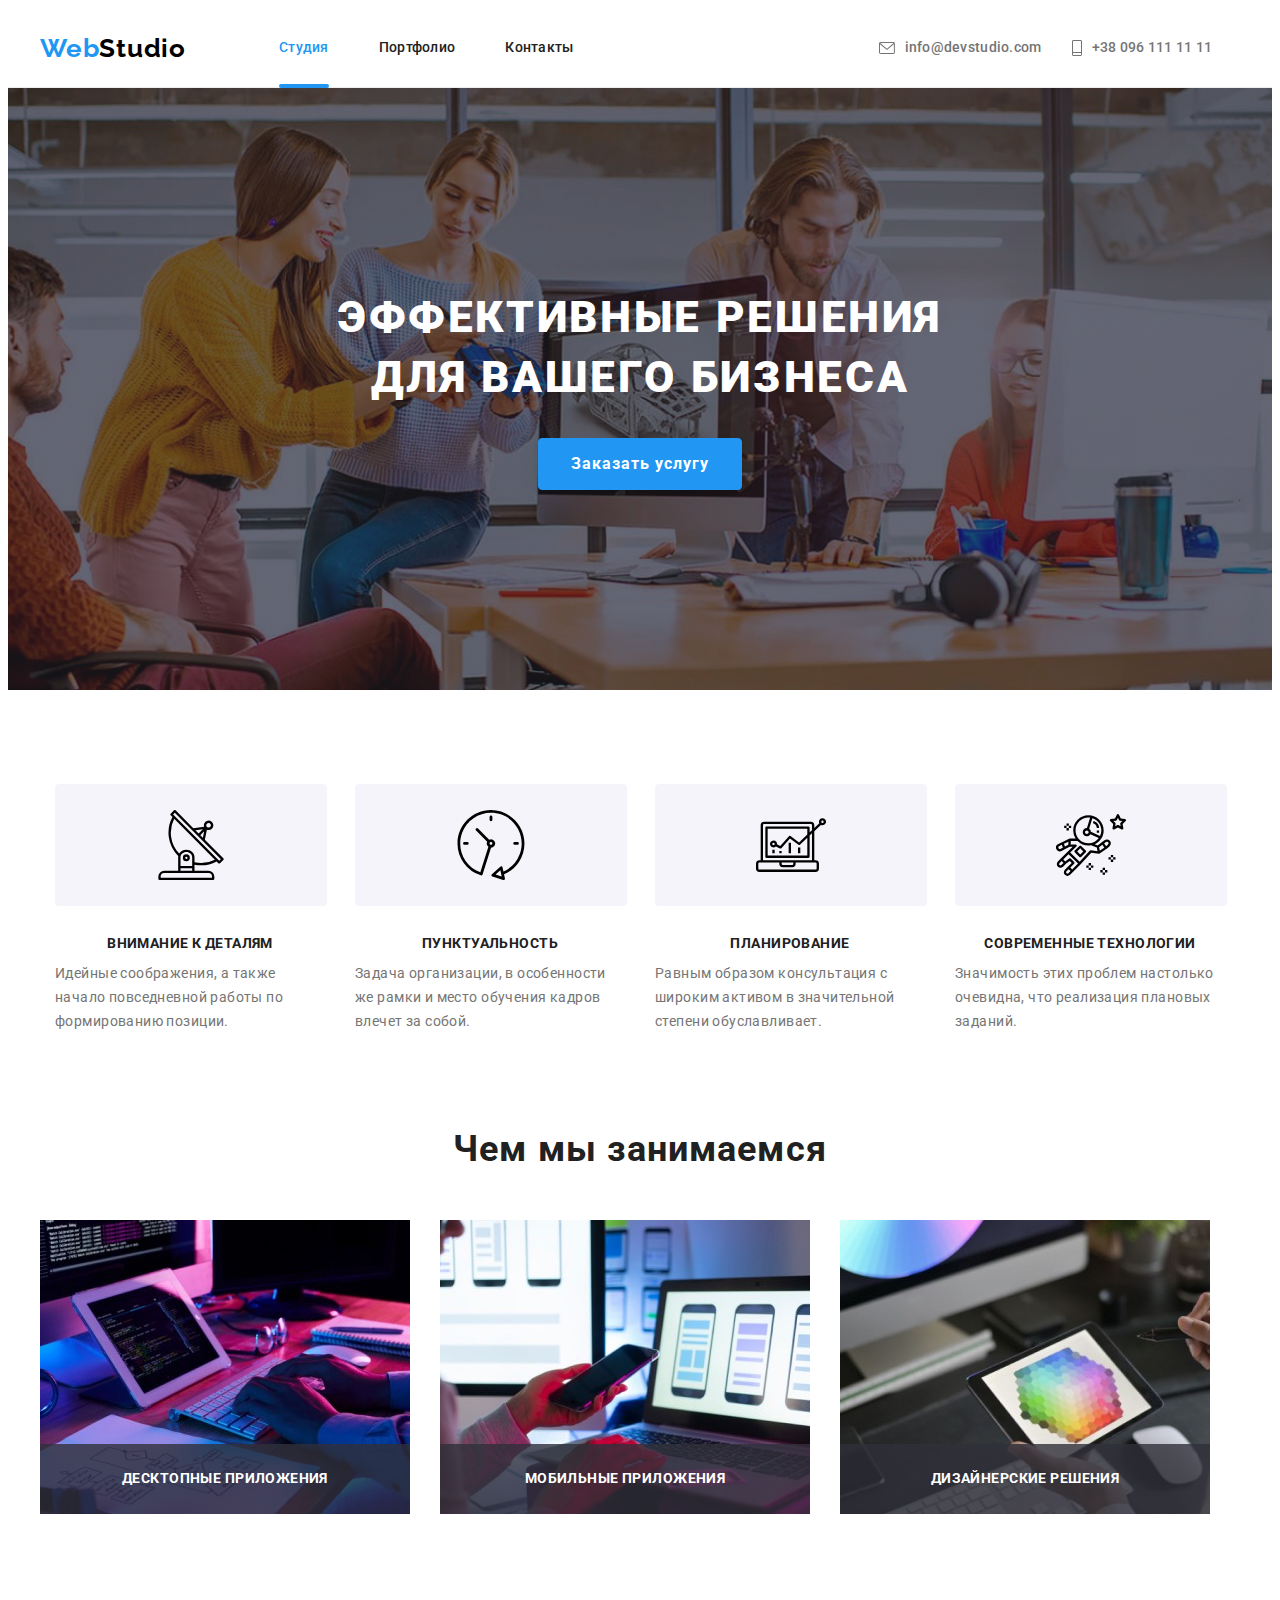
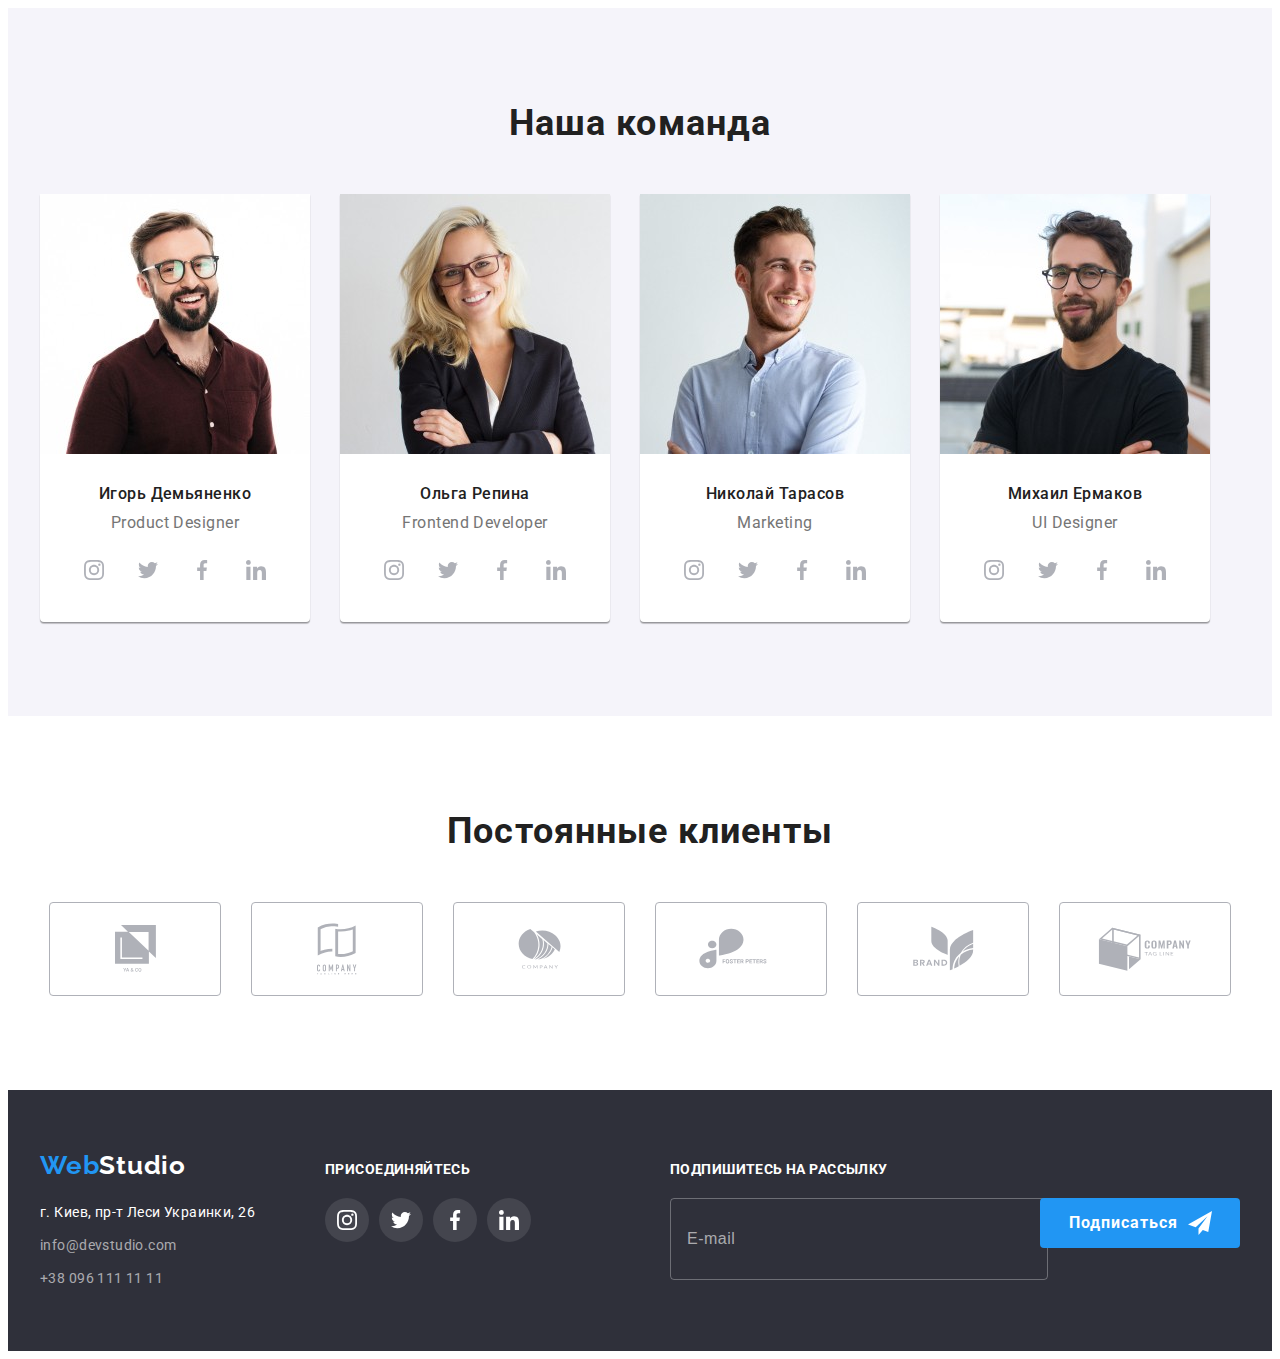
==== index.html @ 9cfd7d8f "Initial commit" ====
<!DOCTYPE html>
<html lang="ru">
	<head>
		<meta charset="UTF-8" />
		<meta http-equiv="X-UA-Compatible" content="IE=edge" />
		<meta name="viewport" content="width=device-width, initial-scale=1.0" />
		<title>Студия</title>

		<!--========== Fonts ========== -->
		<link rel="preconnect" href="https://fonts.googleapis.com" />
		<link rel="preconnect" href="https://fonts.gstatic.com" crossorigin />
		<link
			href="https://fonts.googleapis.com/css2?family=Raleway:wght@700&family=Roboto:wght@400;500;700;900&display=swap"
			rel="stylesheet"
		/>

		<!--========== Normalize styles ========== -->
		<link
			rel="stylesheet"
			href="https://cdnjs.cloudflare.com/ajax/libs/modern-normalize/1.1.0/modern-normalize.min.css"
			integrity="sha512-wpPYUAdjBVSE4KJnH1VR1HeZfpl1ub8YT/NKx4PuQ5NmX2tKuGu6U/JRp5y+Y8XG2tV+wKQpNHVUX03MfMFn9Q=="
			crossorigin="anonymous"
			referrerpolicy="no-referrer"
		/>

		<!--========== Main styles ========== -->
		<link rel="stylesheet" href="./css/main.min.css" />
		<!-- <link rel="stylesheet" href="./css/styles.css" /> -->
	</head>
	<body>
		<!-- Раздел хедер  -->
		<header class="header">
			<div class="container flex ">
				<a class="logo logo-first mobile__logo" href="./index.html">
					<span></span>Web<span class="logo-second">Studio</span></span>
				</a>
				
				<!-- ======= Mobile btn  -->
				<button class="mobile-menu__btn" type="button" data-menu-button>
					<svg class="mobile-menu__icon" width="24" height="16">
						<use class="mobile-menu__open" href="./images/icons.svg#icon-mobile_menu"></use>
						<use class="mobile-menu__close" href="./images/icons.svg#icon-mobile_close"></use>
					</svg>
				</button>
				<!-- End Mobile btn =======  -->

				<!-- ======= Mobile menu  -->
				<div class="mobile-menu" data-menu>
					<ul class="mobile-menu__nav-list list">
						<li class="mobile-menu__nav-item">
							<a href="./index.html" class="mobile-menu__nav-link list current-link">Студия</a>
						</li>
						<li class="mobile-menu__nav-item">
							<a href="./portfolio.html" class="mobile-menu__nav-link list">Портфолио</a>
						</li>
						<li class="mobile-menu__nav-item">
							<a href="" class="mobile-menu__nav-link list">Контакты</a>
						</li>
					</ul>
				
					<ul class="mobile-menu__contact-list list">
						<li class="mobile-menu__contact-item">
							<a href="" class="mobile-menu__contact-link--blue list">+38 096 111 11 11</a>
						</li>
						<li class="mobile-menu__contact-item">
							<a href="" class="mobile-menu__contact-link list">info@devstudio.com</a>
						</li>
					</ul>
				
					<ul class="mobile-menu__social-list list">
						<li class="mobile-menu__social-item">
							<a href="" class="mobile-menu__social-link list">Instagram</a></li>
						<li class="mobile-menu__social-item">
							<a href="" class="mobile-menu__social-link list">Twitter</a></li>
						<li class="mobile-menu__social-item">
							<a href="" class="mobile-menu__social-link list">Facebook</a></li>
						<li class="mobile-menu__social-item">
							<a href="" class="mobile-menu__social-link list">LinkedIn</a></li>
					</ul>
				</div>
				<!-- End Mobile menu =======  -->

				<nav class="nav-header">
					<ul class="nav-flex">
						<li class="header-list list"><a class="nav-link selection current-link" href="./index.html">Студия</a></li>
						<li class="header-list list"><a class="nav-link selection" href="./portfolio.html">Портфолио</a></li>
						<li class="header-list list"><a class="nav-link selection" href="">Контакты</a></li>
					</ul>
				</nav>

				<div>
					<ul class="contact-flex">
						<li class="header-contact list">
							<a class="contact-link selection" href="mailto:info@devstudio.com"><svg class="icon icon-marg" width="16" height="12">
									<use href="./images/icons.svg#icon-envelope"></use>
								</svg>info@devstudio.com
							</a>
						</li>
						<li class="header-contact list">
							<a class="contact-link selection" href="tel:+380961111111"><svg class="icon icon-marg" width="10" height="16">
									<use href="./images/icons.svg#icon-mobile"></use>
								</svg>+38 096 111 11 11</a>
						</li>
					</ul>
				</div>
			</div>
			<div class="only-border"></div>
		</header>

		<!-- Раздел Мейн -->
		<main>
			<!-- Секция герой -->
			<section class="section-hero hero-bg">
				<h1 class="hero-title">Эффективные решения для вашего бизнеса</h1>
				<button class="btn" type="button" data-modal-open>Заказать услугу</button>
			</section>

			<!-- Модальное окно -->
			<div class="backdrop is-hidden" data-modal>
				<div class="modal">
					<button class="modal-close-btn" type="button" data-modal-close>
						<svg class="modal-close-svg" width="11" height="11">
							<use href="./images/icons.svg#icon-close-btn"></use>
						</svg>
					</button>

					<h2 class="title-form">Оставьте свои данные, мы вам перезвоним</h2>
					<form class="total-form" action="javascript:void(0);" method="POST">
						<label for="name" class="label-form">
							<span class="text-form">Имя</span>
						</label>
						<div class="container-item-form">
							<input type="text" name="name" id="name" class="input-form appearance-none" />
							<svg class="icon-form" width="12" height="12">
								<use href="./images/icons.svg#icon-form-name"></use>
							</svg>
						</div>

						<label for="telephone" class="label-form">
							<span class="text-form">Телефон</span>
						</label>
						<div class="container-item-form">
							<input type="tel" name="telephone" id="telephone" class="input-form appearance-none" />
							<svg class="icon-form" width="13" height="13">
								<use href="./images/icons.svg#icon-form-tel"></use>
							</svg>
						</div>

						<label for="emailto" class="label-form">
							<span class="text-form">Почта</span>
						</label>
						<div class="container-item-form">
							<input type="email" name="emailto" id="emailto" class="input-form appearance-none" />
							<svg class="icon-form" width="15" height="12">
								<use href="./images/icons.svg#icon-form-email"></use>
							</svg>
						</div>

						<label for="comments" class="label-form">
							<span class="text-form">Комментарий</span>
						</label>
						<textarea class="textarea-form" name="comments" id="comments" placeholder="Введите текст"></textarea>

						<label class="text-form-checkbox">
							<input type="checkbox" class="input-form-checkbox visually-hidden" />
							<span class="form-checkbox-custom">
								<svg class="form-checkbox-icon" width="11" height="8">
									<use href="./images/icons.svg#icon-form-checkbox"></use>
								</svg>
							</span>
							Соглашаюсь с рассылкой и принимаю
							<span class="text-form-blue">Условия договора</span>
						</label>

						<div class="btn-form-total">
							<button type="submit" class="btn-form">Отправить</button>
						</div>
					</form>
				</div>
			</div>

			<!-- Секция Особенности -->
			<section class="section">
				<div class="container">
					<h2 hidden>Особенности</h2>
					<ul class="peculiarities">
						<li class="peculiarities__list list">
							<a class="peculiarities__item" href="" target="_blank" rel="noopener noreferer">
								<svg class="peculiarities__icon" width="70" height="70">
									<use href="./images/icons.svg#icon-antenna-1"></use>
								</svg>
							</a>
							<h3 class="peculiarities__title">Внимание к деталям</h3>
							<p class="peculiarities__text">
								Идейные соображения, а также начало повседневной работы по формированию позиции.
							</p>
						</li>
						<li class="peculiarities__list list">
							<a class="peculiarities__item" href="" target="_blank" rel="noopener noreferer">
								<svg class="peculiarities__icon" width="70" height="70">
									<use href="./images/icons.svg#icon-clock-1"></use>
								</svg>
							</a>
							<h3 class="peculiarities__title">Пунктуальность</h3>
							<p class="peculiarities__text">
								Задача организации, в особенности же рамки и место обучения кадров влечет за собой.
							</p>
						</li>
						<li class="peculiarities__list list">
							<a class="peculiarities__item" href="" target="_blank" rel="noopener noreferer">
								<svg class="peculiarities__icon" width="70" height="70">
									<use href="./images/icons.svg#icon-diagram-1"></use>
								</svg>
							</a>
							<h3 class="peculiarities__title">Планирование</h3>
							<p class="peculiarities__text">
								Равным образом консультация с широким активом в значительной степени обуславливает.
							</p>
						</li>
						<li class="peculiarities__list list">
							<a class="peculiarities__item" href="" target="_blank" rel="noopener noreferer">
								<svg class="peculiarities__icon" width="70" height="70">
									<use href="./images/icons.svg#icon-astronaut-1"></use>
								</svg>
							</a>
							<h3 class="peculiarities__title">Современные технологии</h3>
							<p class="peculiarities__text">
								Значимость этих проблем настолько очевидна, что реализация плановых заданий.
							</p>
						</li>
					</ul>
				</div>
			</section>

			<!-- Секция Чем мы занимаемся -->
			<section class="section-work">
				<div class="container">
					<h2 class="section__title">Чем мы занимаемся</h2>
					<ul class="work">
						<li class="work__list list">
							<picture>								
								<source
									media="(min-width: 1200px)"
									srcset="./images/work/work-1-lg.jpg 1x, ./images/work/work-1-lg@2x.jpg 2x"
									type="image/jpg"
								/>
								<img src="./images/main/img1-sq.jpg" alt="Десктопные решения" width="370" height="294" />
							</picture>
							
							<div class="work__box">
								<p class="work__text">Десктопные приложения</p>
							</div>
						</li>
						<li class="work__list list">
							<picture>								
								<source
									media="(min-width: 1200px)"
									srcset="./images/work/work-2-lg.jpg 1x, ./images/work/work-2-lg@2x.jpg 2x"
									type="image/jpg"
								/>
								<img src="./images/main/img2-sq.jpg" alt="Мобильные приложения" width="370" height="294" />
							</picture>
							
							<div class="work__box">
								<p class="work__text">Мобильные приложения</p>
							</div>
						</li>
						<li class="work__list list">
							<picture>								
								<source
									media="(min-width: 1200px)"
									srcset="./images/work/work-3-lg.jpg 1x, ./images/work/work-3-lg@2x.jpg 2x"
									type="image/jpg"
								/>
								<img src="./images/main/img3-sq.jpg" alt="Приложения для планшетов" width="370" height="294" />
							</picture>
							
							<div class="work__box">
								<p class="work__text">Дизайнерские решения</p>
							</div>
						</li>
					</ul>
				</div>
			</section>

			<!-- Секция наша команда -->
			<section class="section section-bg">
				<div class="container">
					<h2 class="section__title">Наша команда</h2>
					<ul class="workers">
						<li class="Workers__list list">
							<picture>
								<!-- <source
									media="(min-width: 1200px)"
									srcset="./images/team/img-1_lg.webp 1x, ./images/team/img-1_lg@2x.webp 2x"
									type="image/webp"
								/> -->
								<source
									media="(min-width: 1200px)"
									srcset="./images/team-people/people-1-lg.jpg 1x, ./images/team-people/people-1-lg@2x.jpg 2x"
									type="image/jpg"
								/>

								<!-- tablet screen -->
								<!-- <source
									media="(min-width: 768px)"
									srcset="./images/team/img-1_md.webp 1x, ./images/team/img-1_md@2x.webp 2x"
									type="image/webp"
								/> -->
								<source
									media="(min-width: 768px)"
									srcset="./images/team-people/people-1-md.jpg 1x, ./images/team-people/people-1-md@2x.jpg 2x"
									type="image/jpg"
								/>

								<!-- mobile screen -->
								<!-- <source
									media="(max-width: 767px)"
									srcset="./images/team/img-1_sm.webp 1x, ./images/team/img-1_sm@2x.webp 2x"
									type="image/webp"
								/> -->
								<source
									media="(max-width: 767px)"
									srcset="./images/team-people/people-1-sm.jpg 1x, ./images/team-people/people-1-sm@2x.jpg 2x"
									type="image/jpg"
								/>
								<img src="./images/main/people1-sq.jpg" alt="Игорь Демьяненко" width="450" height="460"/>
							</picture>
							
							<h3 class="workers__name">Игорь Демьяненко</h3>
							<p class="workers__position" lang="en">Product Designer</p>
							<ul class="social-link">
								<li class="social-link__list list">
									<a class="social-link__item" href="" target="_blank" rel="noopener noreferrer" aria-label="instagram">
										<svg class="social-link__icon icon" width="20" height="20">
											<use href="./images/icons.svg#icon-instagram-2"></use>
										</svg>
									</a>
								</li>
								<li class="social-link__list list">
									<a class="social-link__item" href="" target="_blank" rel="noopener noreferer">
										<svg class="social-link__icon icon" width="20" height="20">
											<use href="./images/icons.svg#icon-twitter-1"></use>
										</svg>
									</a>
								</li>
								<li class="social-link__list list">
									<a class="social-link__item" href="" target="_blank" rel="noopener noreferer">
										<svg class="social-link__icon icon" width="20" height="20">
											<use href="./images/icons.svg#icon-facebook-1"></use>
										</svg>
									</a>
								</li>
								<li class="social-link__list list">
									<a class="social-link__item" href="" target="_blank" rel="noopener noreferer">
										<svg class="social-link__icon icon" width="20" height="20">
											<use href="./images/icons.svg#icon-linkedin-1"></use>
										</svg>
									</a>
								</li>
							</ul>
						</li>
						<li class="Workers__list list">
							<picture>								
								<source
									media="(min-width: 1200px)"
									srcset="./images/team-people/people-2-lg.jpg 1x, ./images/team-people/people-2-lg@2x.jpg 2x"
									type="image/jpg"
								/>

								<!-- tablet screen -->								
								<source
									media="(min-width: 768px)"
									srcset="./images/team-people/people-2-md.jpg 1x, ./images/team-people/people-2-md@2x.jpg 2x"
									type="image/jpg"
								/>

								<!-- mobile screen -->
								<source
									media="(max-width: 767px)"
									srcset="./images/team-people/people-2-sm.jpg 1x, ./images/team-people/people-2-sm@2x.jpg 2x"
									type="image/jpg"
								/>
								<img src="./images/main/people2-sq.jpg" alt="Ольга Репина" width="450" height="460"/>
							</picture>
							
							<h3 class="workers__name">Ольга Репина</h3>
							<p class="workers__position" lang="en">Frontend Developer</p>
							<ul class="social-link">
								<li class="social-link__list list">
									<a class="social-link__item" href="" target="_blank" rel="noopener noreferrer" aria-label="instagram">
										<svg class="social-link__icon icon" width="20" height="20">
											<use href="./images/icons.svg#icon-instagram-2"></use>
										</svg>
									</a>
								</li>
								<li class="social-link__list list">
									<a class="social-link__item" href="" target="_blank" rel="noopener noreferer">
										<svg class="social-link__icon icon" width="20" height="20">
											<use href="./images/icons.svg#icon-twitter-1"></use>
										</svg>
									</a>
								</li>
								<li class="social-link__list list">
									<a class="social-link__item" href="" target="_blank" rel="noopener noreferer">
										<svg class="social-link__icon icon" width="20" height="20">
											<use href="./images/icons.svg#icon-facebook-1"></use>
										</svg>
									</a>
								</li>
								<li class="social-link__list list">
									<a class="social-link__item" href="" target="_blank" rel="noopener noreferer">
										<svg class="social-link__icon icon" width="20" height="20">
											<use href="./images/icons.svg#icon-linkedin-1"></use>
										</svg>
									</a>
								</li>
							</ul>
						</li>
						<li class="Workers__list list">
							<picture>								
								<source
									media="(min-width: 1200px)"
									srcset="./images/team-people/people-3-lg.jpg 1x, ./images/team-people/people-3-lg@2x.jpg 2x"
									type="image/jpg"
								/>

								<!-- tablet screen -->								
								<source
									media="(min-width: 768px)"
									srcset="./images/team-people/people-3-md.jpg 1x, ./images/team-people/people-3-md@2x.jpg 2x"
									type="image/jpg"
								/>

								<!-- mobile screen -->
								<source
									media="(max-width: 767px)"
									srcset="./images/team-people/people-3-sm.jpg 1x, ./images/team-people/people-3-sm@2x.jpg 2x"
									type="image/jpg"
								/>
								<img src="./images/main/people3-sq.jpg" alt="Николай Тарасов" width="450" height="460" />
							</picture>
							
							<h3 class="workers__name">Николай Тарасов</h3>
							<p class="workers__position" lang="en">Marketing</p>
							<ul class="social-link">
								<li class="social-link__list list">
									<a class="social-link__item" href="" target="_blank" rel="noopener noreferrer" aria-label="instagram">
										<svg class="social-link__icon icon" width="20" height="20">
											<use href="./images/icons.svg#icon-instagram-2"></use>
										</svg>
									</a>
								</li>
								<li class="social-link__list list">
									<a class="social-link__item" href="" target="_blank" rel="noopener noreferer">
										<svg class="social-link__icon icon" width="20" height="20">
											<use href="./images/icons.svg#icon-twitter-1"></use>
										</svg>
									</a>
								</li>
								<li class="social-link__list list">
									<a class="social-link__item" href="" target="_blank" rel="noopener noreferer">
										<svg class="social-link__icon icon" width="20" height="20">
											<use href="./images/icons.svg#icon-facebook-1"></use>
										</svg>
									</a>
								</li>
								<li class="social-link__list list">
									<a class="social-link__item" href="" target="_blank" rel="noopener noreferer">
										<svg class="social-link__icon icon" width="20" height="20">
											<use href="./images/icons.svg#icon-linkedin-1"></use>
										</svg>
									</a>
								</li>
							</ul>
						</li>
						<li class="Workers__list list">
							<picture>								
								<source
									media="(min-width: 1200px)"
									srcset="./images/team-people/people-4-lg.jpg 1x, ./images/team-people/people-4-lg@2x.jpg 2x"
									type="image/jpg"
								/>

								<!-- tablet screen -->								
								<source
									media="(min-width: 768px)"
									srcset="./images/team-people/people-4-md.jpg 1x, ./images/team-people/people-4-md@2x.jpg 2x"
									type="image/jpg"
								/>

								<!-- mobile screen -->
								<source
									media="(max-width: 767px)"
									srcset="./images/team-people/people-4-sm.jpg 1x, ./images/team-people/people-4-sm@2x.jpg 2x"
									type="image/jpg"
								/>
								<img src="./images/main/people4-sq.jpg" alt="Михаил Ермаков" width="450" height="460"/>
							</picture>
							
							<h3 class="workers__name">Михаил Ермаков</h3>
							<p class="workers__position" lang="en">UI Designer</p>
							<ul class="social-link">
								<li class="social-link__list list">
									<a class="social-link__item" href="" target="_blank" rel="noopener noreferrer" aria-label="instagram">
										<svg class="social-link__icon icon" width="20" height="20">
											<use href="./images/icons.svg#icon-instagram-2"></use>
										</svg>
									</a>
								</li>
								<li class="social-link__list list">
									<a class="social-link__item" href="" target="_blank" rel="noopener noreferer">
										<svg class="social-link__icon icon" width="20" height="20">
											<use href="./images/icons.svg#icon-twitter-1"></use>
										</svg>
									</a>
								</li>
								<li class="social-link__list list">
									<a class="social-link__item" href="" target="_blank" rel="noopener noreferer">
										<svg class="social-link__icon icon" width="20" height="20">
											<use href="./images/icons.svg#icon-facebook-1"></use>
										</svg>
									</a>
								</li>
								<li class="social-link__list list">
									<a class="social-link__item" href="" target="_blank" rel="noopener noreferer">
										<svg class="social-link__icon icon" width="20" height="20">
											<use href="./images/icons.svg#icon-linkedin-1"></use>
										</svg>
									</a>
								</li>
							</ul>
						</li>
					</ul>
				</div>
			</section>

			<!-- Секция постоянные клиенты -->
			<section class="section">
				<div class="container">
					<h2 class="section__title">Постоянные клиенты</h2>
					<ul class="clients">
						<li class="clients__list list">
							<a class="clients__item" href="" target="_blank" rel="noopener noreferrer" aria-label="instagram">
								<svg class="icon" width="41" height="47">
									<use href="./images/icons.svg#icon-yaco"></use>
								</svg>
							</a>
						</li>
						<li class="clients__list list">
							<a class="clients__item" href="" target="_blank" rel="noopener noreferer">
								<svg class="icon" width="40" height="52">
									<use href="./images/icons.svg#icon-company"></use>
								</svg>
							</a>
						</li>
						<li class="clients__list list">
							<a class="clients__item" href="" target="_blank" rel="noopener noreferer">
								<svg class="icon" width="43" height="41">
									<use href="./images/icons.svg#icon-company2"></use>
								</svg>
							</a>
						</li>
						<li class="clients__list list">
							<a class="clients__item" href="" target="_blank" rel="noopener noreferer">
								<svg class="icon" width="84" height="41">
									<use href="./images/icons.svg#icon-foster-peters"></use>
								</svg>
							</a>
						</li>
						<li class="clients__list list">
							<a class="clients__item" href="" target="_blank" rel="noopener noreferer">
								<svg class="icon" width="63" height="45">
									<use href="./images/icons.svg#icon-brand"></use>
								</svg>
							</a>
						</li>
						<li class="clients__list list">
							<a class="clients__item" href="" target="_blank" rel="noopener noreferer">
								<svg class="icon" width="94" height="44">
									<use href="./images/icons.svg#icon-tag-line"></use>
								</svg>
							</a>
						</li>
					</ul>
				</div>
			</section>
		</main>

		<!-- Секция футер -->
		<footer class="footer-bg section-footer">
			<div class="container container-footer ">
				<div class="container-footer1">
					<a class="logo-footer logo-first" href="./index.html">
					<span></span>Web<span class="logo-second-white">Studio</span></span>
					</a>
					<address class="footer-address">
					<a class="adress" href="https://goo.gl/maps/JaR8wPoVLPzRB4Zz6" target="_blank" rel="noopener noreferrer">
						г. Киев, пр-т Леси Украинки, 26
					</a>
					</address>
					<div>
						<ul class="footer-list">
							<li class="list">
								<a class="footer-contact-link selection" href="mailto:info@devstudio.com">info@devstudio.com</a>
							</li>
							<li class="list">
								<a class="footer-contact-link selection" href="tel:+380961111111">+38 096 111 11 11</a>
							</li>
						</ul>
					</div>
				</div>

		<!-- Секция футер-2 -->
				<div class="container-footer2">
					<p class="footer-title">присоединяйтесь</p>
					<ul class="social-link">
						<li class="social-link__list list-footer list">
							<a class="item-footer" href="" target="_blank" rel="noopener noreferrer" aria-label="instagram">
								<svg class="icon-footer" width="20" height="20">
									<use href="./images/icons.svg#icon-instagram-2"></use>
								</svg>
							</a>
						</li>
						<li class="social-link__list list-footer list">
							<a class="item-footer" href="" target="_blank" rel="noopener noreferer">
								<svg class="icon-footer" width="20" height="20">
									<use href="./images/icons.svg#icon-twitter-1"></use>
								</svg>
							</a>
						</li>
						<li class="social-link__list list-footer list">
							<a class="item-footer" href="" target="_blank" rel="noopener noreferer">
								<svg class="icon-footer" width="20" height="20">
									<use href="./images/icons.svg#icon-facebook-1"></use>
								</svg>
							</a>
						</li>
						<li class="social-link__list list-footer list">
							<a class="item-footer" href="" target="_blank" rel="noopener noreferer">
								<svg class="icon-footer" width="20" height="20">
									<use href="./images/icons.svg#icon-linkedin-1"></use>
								</svg>
							</a>
						</li>
					</ul>
				</div>

		<!-- Секция футер-3 -->
				<div class="container-footer3">
					<p class="footer-title">Подпишитесь на рассылку</p>
					<form class="container-footer-form" action="javascript:void(0);" method="POST">
						<label class="footer-label-form">
							<input type="text" class="footer-form" placeholder="E-mail">
						</label>
						
						<button class="footer-btn-form" type="submit">
							Подписаться
							<svg class="icon-footer-telegram" width="24" height="24">
								<use href="./images/icons.svg#icon-form-footer-btn"></use>
							</svg>
					</button>
					</form>
				</div>
			</div>
		</footer>
		<script src="./js/modal.js"></script>
		<script src="./js/menu.js"></script>
	</body>
</html>
---- css/main.min.css ----
:root{--dominant-font: "Roboto";--secondary-font: "Raleway";--dominant-color: #757575;--secondary-color: #212121;--accent-color: #2196f3;--main-transition: 250ms cubic-bezier(0.4, 0, 0.2, 1)}.visually-hidden{position:absolute;white-space:nowrap;width:1px;height:1px;overflow:hidden;border:0;padding:0;clip:rect(0 0 0 0);-webkit-clip-path:inset(50%);clip-path:inset(50%);margin:-1px}h1,h2,h3,h4,h5,h6,p,ul{margin:0;padding:0}img{display:block;max-width:100%;height:auto}.list{list-style-type:none;margin:0;padding:0;text-decoration:none}.flex{display:-webkit-box;display:-ms-flexbox;display:flex;-webkit-box-align:center;-ms-flex-align:center;align-items:center}body{font-family:var(--dominant-font),sans-serif;font-size:14px}.btn{display:inline-block;border-radius:4px;border:1px solid var(--accent-color);padding:10px 32px;min-width:200px;-webkit-box-shadow:0 4px 4px rgba(0,0,0,.15);box-shadow:0 4px 4px rgba(0,0,0,.15);font-family:inherit;font-weight:700;font-size:16px;line-height:1.88;letter-spacing:.06em;color:#fff;background:var(--accent-color)}.btn:hover,.btn:focus{cursor:pointer}.btn-filter{display:block;padding:6px 22px;border-radius:4px;border:none;font-family:var(--dominant-font),sans-serif;font-weight:500;font-size:16px;line-height:1.63;letter-spacing:.03em;color:var(--secondary-color);background:#f5f4fa;-webkit-transition:color var(--main-transition),background-color var(--main-transition);transition:color var(--main-transition),background-color var(--main-transition)}.btn-filter:hover,.btn-filter:focus{cursor:pointer;color:#fff;background-color:var(--accent-color);-webkit-box-shadow:0px 2px 2px rgba(0,0,0,.12),0px 1px 2px rgba(0,0,0,.08),0px 3px 1px rgba(0,0,0,.1);box-shadow:0px 2px 2px rgba(0,0,0,.12),0px 1px 2px rgba(0,0,0,.08),0px 3px 1px rgba(0,0,0,.1)}.btn-form-total{display:-webkit-box;display:-ms-flexbox;display:flex;-webkit-box-pack:center;-ms-flex-pack:center;justify-content:center;margin-top:30px}.btn-form{padding:10px 55px;font-family:inherit;font-weight:700;font-size:16px;line-height:1.87;letter-spacing:.06em;color:#fff;background-color:#2196f3;border-radius:4px;border:none;-webkit-box-shadow:0px 4px 4px rgba(0,0,0,.15);box-shadow:0px 4px 4px rgba(0,0,0,.15);-webkit-transition:background-color var(--main-transition);transition:background-color var(--main-transition)}.btn-form:hover,.btn-form:focus{cursor:pointer;background-color:#188ce8}.section{padding:60px 0}@media screen and (min-width: 1200px){.section{padding:94px 0}}.section__title{font-weight:700;margin-bottom:30px;font-size:28px;line-height:1.18;text-align:center;letter-spacing:.03em;color:var(--secondary-color)}@media screen and (min-width: 1200px){.section__title{margin-bottom:50px;font-size:36px;line-height:1.17;text-align:center;letter-spacing:.03em}}.section-bg{background:#f5f4fa}.section-work{padding-bottom:94px}@media screen and (max-width: 1199px){.section-work{display:none}}.container{width:100%;padding:0 15px;margin-left:auto;margin-right:auto}@media screen and (min-width: 480px){.container{max-width:480px}}@media screen and (min-width: 768px){.container{max-width:768px}}@media screen and (min-width: 1200px){.container{max-width:1200px}}.social-link{display:-webkit-box;display:-ms-flexbox;display:flex;-webkit-box-pack:center;-ms-flex-pack:center;justify-content:center;-ms-flex-line-pack:center;align-content:center}.social-link__list:not(:first-child){margin-left:10px}.social-link__item{display:-webkit-box;display:-ms-flexbox;display:flex;-webkit-box-align:center;-ms-flex-align:center;align-items:center;-webkit-box-pack:center;-ms-flex-pack:center;justify-content:center;background-color:#fff;border-radius:50%;width:44px;height:44px;-webkit-transition:color var(--main-transition),background-color var(--main-transition);transition:color var(--main-transition),background-color var(--main-transition);color:#afb1b8}a.current-link{color:var(--accent-color)}.current-link{position:relative}@media screen and (min-width: 768px){.current-link::after{content:"";position:absolute;bottom:0;left:0;z-index:1;border-radius:2px;display:block;width:100%;height:4px;background-color:var(--accent-color)}}.only-border{position:absolute;bottom:0;display:block;width:100%;height:1px;background-color:#ececec}.social-link__item:hover,.social-link__item:focus{color:#fff;background-color:var(--accent-color)}.icon{fill:currentColor}.item-footer:hover,.item-footer:focus{background-color:var(--accent-color)}.icon-footer{fill:currentColor}.logo{display:block;text-decoration:none}.logo-first{font-family:"Raleway",sans-serif;font-weight:700;font-size:24px;line-height:1.17;letter-spacing:.03em;color:var(--accent-color)}@media screen and (min-width: 1200px){.logo-first{font-size:26px;line-height:1.19}}.logo-second{font-family:"Raleway",sans-serif;font-weight:700;font-size:24px;line-height:1.17;letter-spacing:.03em;text-decoration:none;color:#000}@media screen and (min-width: 1200px){.logo-second{font-size:26px;line-height:1.19}}.logo-second-white{font-family:"Raleway",sans-serif;font-weight:700;font-size:24px;line-height:1.17;letter-spacing:.03em;text-decoration:none;color:#fff}@media screen and (min-width: 1200px){.logo-second-white{font-size:26px;line-height:1.19}}.logo-footer{text-decoration:none}@media screen and (max-width: 1199px){.logo-footer{text-align:center}}.mobile-menu__btn{background-color:rgba(0,0,0,0);border:none;width:40px;height:40px;display:-webkit-box;display:-ms-flexbox;display:flex;-webkit-box-pack:center;-ms-flex-pack:center;justify-content:center;-webkit-box-align:center;-ms-flex-align:center;align-items:center;margin-right:0;margin-left:auto;padding:0;z-index:100;-webkit-transition:color var(--main-transition);transition:color var(--main-transition)}@media screen and (min-width: 768px){.mobile-menu__btn{display:none}}.mobile-menu__open{fill:currentColor}.mobile-menu__close{opacity:0;fill:currentColor}.mobile-menu__btn.is-open .mobile-menu__open{opacity:0;-webkit-transition:var(--main-transition);transition:var(--main-transition)}.mobile-menu__btn.is-open .mobile-menu__close{opacity:1;-webkit-transition:var(--main-transition);transition:var(--main-transition)}.mobile-menu__btn:hover .mobile-menu__open,.mobile-menu__btn:hover .mobile-menu__close{color:var(--accent-color);cursor:pointer}.mobile-menu{position:fixed;top:0;left:0;width:100vw;height:100vh;padding:48px 0;padding-left:40px;display:-webkit-box;display:-ms-flexbox;display:flex;-webkit-box-orient:vertical;-webkit-box-direction:normal;-ms-flex-direction:column;flex-direction:column;z-index:10;background-color:#fff;-webkit-transform:translateX(100%);transform:translateX(100%);-webkit-transition:-webkit-transform var(--main-transition);transition:-webkit-transform var(--main-transition);transition:transform var(--main-transition);transition:transform var(--main-transition), -webkit-transform var(--main-transition)}.mobile-menu.is-open{-webkit-transform:translateX(0);transform:translateX(0)}@media screen and (min-width: 768px){.mobile-menu{display:none}}.mobile-menu__nav-list{margin-bottom:auto;display:-webkit-box;display:-ms-flexbox;display:flex;-webkit-box-orient:vertical;-webkit-box-direction:normal;-ms-flex-direction:column;flex-direction:column;gap:32px}.mobile-menu__nav-link{font-weight:500;font-size:40px;line-height:1.18;letter-spacing:.02em;color:var(--secondary-color)}.mobile-menu__nav-link:hover,.mobile-menu__nav-link:focus{cursor:pointer}.mobile-menu__contact-list{display:-webkit-box;display:-ms-flexbox;display:flex;-webkit-box-orient:vertical;-webkit-box-direction:normal;-ms-flex-direction:column;flex-direction:column;gap:32px}.mobile-menu__contact-link--blue{font-weight:500;font-size:34px;line-height:1.17;letter-spacing:.02em;color:var(--accent-color)}.mobile-menu__contact-link--blue:hover,.mobile-menu__contact-link--blue:focus{cursor:pointer}.mobile-menu__contact-link{font-weight:500;font-size:24px;line-height:1.17;letter-spacing:.02em;color:var(--dominant-color)}.mobile-menu__contact-link:hover,.mobile-menu__contact-link:focus{cursor:pointer}.mobile-menu__social-list{margin-top:64px;display:-webkit-box;display:-ms-flexbox;display:flex;-webkit-box-pack:left;-ms-flex-pack:left;justify-content:left;-ms-flex-wrap:wrap;flex-wrap:wrap;gap:10px}.mobile-menu__social-link{font-weight:500;font-size:18px;line-height:1.22;letter-spacing:.02em;color:var(--accent-color)}.mobile-menu__social-link:hover,.mobile-menu__social-link:focus{cursor:pointer}.mobile-menu__social-item:not(:last-child){border-right:1px solid var(--secondary-color);padding-right:10px}.clients{display:-webkit-box;display:-ms-flexbox;display:flex;-ms-flex-wrap:wrap;flex-wrap:wrap;gap:30px;-webkit-box-pack:center;-ms-flex-pack:center;justify-content:center}.clients__item{display:-webkit-box;display:-ms-flexbox;display:flex;-webkit-box-align:center;-ms-flex-align:center;align-items:center;background-color:#fff;-webkit-box-pack:center;-ms-flex-pack:center;justify-content:center;border-radius:4px;border:1px solid #afb1b8;-webkit-transition:color var(--main-transition),border-color var(--main-transition);transition:color var(--main-transition),border-color var(--main-transition);color:#afb1b8}.clients__item:hover,.clients__item:focus{color:var(--accent-color);border-color:var(--accent-color)}@media screen and (max-width: 767px){.clients__item{width:210px;height:92px}}@media screen and (min-width: 768px){.clients__item{width:226px;height:92px}}@media screen and (min-width: 1200px){.clients__item{width:170px;height:92px}}.clients__list:hover,.clients__list:focus{color:var(--accent-color);border-color:var(--accent-color)}.section-footer{padding:60px 0}.adress{letter-spacing:.03em;text-decoration:none;font-style:normal;line-height:1.71;color:#fff}.footer-contact-link{line-height:1.71;letter-spacing:.03em;-webkit-text-decoration-line:none;text-decoration-line:none;color:rgba(255,255,255,.6)}.footer-address{margin-top:20px;margin-bottom:8px;text-align:center}@media screen and (min-width: 1200px){.footer-address{margin-bottom:9px}}.footer-list{display:-webkit-box;display:-ms-flexbox;display:flex;-webkit-box-orient:vertical;-webkit-box-direction:normal;-ms-flex-direction:column;flex-direction:column;gap:8px}@media screen and (max-width: 1199px){.footer-list>.list{text-align:center}}@media screen and (min-width: 1200px){.footer-list{gap:9px}}.container-footer{display:-webkit-box;display:-ms-flexbox;display:flex;-webkit-box-pack:center;-ms-flex-pack:center;justify-content:center}@media screen and (max-width: 767px){.container-footer{-webkit-box-orient:vertical;-webkit-box-direction:normal;-ms-flex-direction:column;flex-direction:column}}@media screen and (min-width: 768px)and (max-width: 1199px){.container-footer{-ms-flex-wrap:wrap;flex-wrap:wrap}}@media screen and (max-width: 1199px){.container-footer1{display:-webkit-box;display:-ms-flexbox;display:flex;-webkit-box-orient:vertical;-webkit-box-direction:normal;-ms-flex-direction:column;flex-direction:column;-webkit-box-pack:center;-ms-flex-pack:center;justify-content:center}}@media screen and (max-width: 767px){.container-footer2{margin:60px 0}}@media screen and (min-width: 768px){.container-footer2{margin-left:165px}}@media screen and (min-width: 1200px){.container-footer2{margin-left:70px}}.footer-title{margin-bottom:20px;text-transform:uppercase;font-size:14px;font-weight:700;line-height:1.14;letter-spacing:.03em;text-align:center;color:#fff}@media screen and (min-width: 768px){.footer-title{margin-top:5px}}@media screen and (min-width: 1200px){.footer-title{margin-top:12px;text-align:left}}.item-footer{display:-webkit-box;display:-ms-flexbox;display:flex;-webkit-box-align:center;-ms-flex-align:center;align-items:center;-webkit-box-pack:center;-ms-flex-pack:center;justify-content:center;background-color:rgba(255,255,255,.1);border-radius:50%;width:44px;height:44px;-webkit-transition:background-color var(--main-transition);transition:background-color var(--main-transition);color:#fff}@media screen and (min-width: 768px)and (max-width: 1199px){.container-footer3{margin-top:60px}}@media screen and (min-width: 1200px){.container-footer3{margin-left:auto;margin-right:0}}.container-footer-form{display:-webkit-box;display:-ms-flexbox;display:flex;outline:none}@media screen and (max-width: 1199px){.container-footer-form{-webkit-box-orient:vertical;-webkit-box-direction:normal;-ms-flex-direction:column;flex-direction:column;-webkit-box-pack:center;-ms-flex-pack:center;justify-content:center}}.footer-label-form{display:block;outline:none}@media screen and (max-width: 479px){.footer-label-form{width:100%;height:50px}}@media screen and (min-width: 480px){.footer-label-form{width:450px;height:50px}}@media screen and (min-width: 1200px){.footer-label-form{width:358px;height:50px;margin-right:12px}}.footer-form{display:block;width:100%;height:100%;padding-top:15px;padding-bottom:15px;padding-left:16px;border:1px solid rgba(255,255,255,.3);background-color:rgba(0,0,0,0);border-radius:4px;outline:rgba(0,0,0,0);font-size:16px;line-height:1.25;letter-spacing:.03em;color:rgba(255,255,255,.6)}.footer-form::-webkit-input-placeholder{font-size:16px;line-height:1.25;letter-spacing:.03em;color:rgba(255,255,255,.6)}.footer-form::-moz-placeholder{font-size:16px;line-height:1.25;letter-spacing:.03em;color:rgba(255,255,255,.6)}.footer-form:-ms-input-placeholder{font-size:16px;line-height:1.25;letter-spacing:.03em;color:rgba(255,255,255,.6)}.footer-form::-ms-input-placeholder{font-size:16px;line-height:1.25;letter-spacing:.03em;color:rgba(255,255,255,.6)}.footer-form::placeholder{font-size:16px;line-height:1.25;letter-spacing:.03em;color:rgba(255,255,255,.6)}.footer-btn-form{width:200px;position:relative;display:block;padding:10px 62px 10px 29px;font-family:inherit;font-weight:700;font-size:16px;line-height:1.87;letter-spacing:.06em;color:#fff;background-color:var(--accent-color);border:none;border-radius:4px}@media screen and (max-width: 1199px){.footer-btn-form{margin-top:20px;margin-left:auto;margin-right:auto}}.icon-footer-telegram{position:absolute;top:13px;left:148px}.footer-btn-form:hover,.footer-btn-form:focus{cursor:pointer}.header{position:relative}.mobile_logo{padding:16px 0}.nav-link{display:block;padding:32px 0;font-weight:500;line-height:1.14;letter-spacing:.02em;text-decoration:none;color:var(--secondary-color)}.selection{-webkit-transition:color var(--main-transition);transition:color var(--main-transition)}.selection:hover,.selection:focus{color:var(--accent-color)}.contact-link{display:-webkit-box;display:-ms-flexbox;display:flex;-webkit-box-align:center;-ms-flex-align:center;align-items:center;font-weight:500;font-size:12px;line-height:1.17;letter-spacing:.02em;text-decoration:none;color:var(--dominant-color)}@media screen and (min-width: 1200px){.contact-link{padding:32px 0;font-size:14px;line-height:1.14}}.icon-marg{margin-right:10px;fill:currentColor}.contact-flex{display:-webkit-box;display:-ms-flexbox;display:flex;padding:0}@media screen and (max-width: 767px){.contact-flex{display:none}}@media screen and (min-width: 768px)and (max-width: 1199px){.contact-flex{-webkit-box-orient:vertical;-webkit-box-direction:normal;-ms-flex-direction:column;flex-direction:column;margin-left:84px;gap:10px}}@media screen and (min-width: 1200px){.contact-flex{margin:0 0 0 305px;gap:30px}}@media screen and (max-width: 767px){.nav-header{display:none}}@media screen and (min-width: 768px){.nav-header{margin:0 0 0 88px}}@media screen and (min-width: 1200px){.nav-header{margin:0 0 0 93px}}.nav-flex{display:-webkit-box;display:-ms-flexbox;display:flex}.nav-flex .list{margin-right:50px}.nav-flex .list:last-child{margin-right:0}.section-hero{padding-top:118px;padding-bottom:118px}@media screen and (min-width: 1200px){.section-hero{padding-top:200px;padding-bottom:200px}}.hero-bg,.footer-bg{background-color:#2f303a}.hero-bg{text-align:center;background-repeat:no-repeat;background-position:center;background-size:cover;background-image:-webkit-gradient(linear, left top, right top, from(rgba(47, 48, 58, 0.4)), to(rgba(47, 48, 58, 0.4))),url(../images/main/Hero-sm.jpg);background-image:linear-gradient(to right, rgba(47, 48, 58, 0.4), rgba(47, 48, 58, 0.4)),url(../images/main/Hero-sm.jpg)}@media(min-device-pixel-ratio: 2),(-webkit-min-device-pixel-ratio: 2),(min-resolution: 192dpi),(min-resolution: 2dppx){.hero-bg{background-image:-webkit-gradient(linear, left top, right top, from(rgba(47, 48, 58, 0.4)), to(rgba(47, 48, 58, 0.4))),url(../images/main/Hero-sm@2x.jpg);background-image:linear-gradient(to right, rgba(47, 48, 58, 0.4), rgba(47, 48, 58, 0.4)),url(../images/main/Hero-sm@2x.jpg)}}@media screen and (min-width: 768px){.hero-bg{background-image:-webkit-gradient(linear, left top, right top, from(rgba(47, 48, 58, 0.4)), to(rgba(47, 48, 58, 0.4))),url(../images/main/Hero-md.jpg);background-image:linear-gradient(to right, rgba(47, 48, 58, 0.4), rgba(47, 48, 58, 0.4)),url(../images/main/Hero-md.jpg)}}@media screen and (min-width: 768px)and (min-device-pixel-ratio: 2),screen and (min-width: 768px)and (-webkit-min-device-pixel-ratio: 2),screen and (min-width: 768px)and (min-resolution: 192dpi),screen and (min-width: 768px)and (min-resolution: 2dppx){.hero-bg{background-image:-webkit-gradient(linear, left top, right top, from(rgba(47, 48, 58, 0.4)), to(rgba(47, 48, 58, 0.4))),url(../images/main/Hero-md@2x.jpg);background-image:linear-gradient(to right, rgba(47, 48, 58, 0.4), rgba(47, 48, 58, 0.4)),url(../images/main/Hero-md@2x.jpg)}}@media screen and (min-width: 1200px){.hero-bg{background-image:-webkit-gradient(linear, left top, right top, from(rgba(47, 48, 58, 0.4)), to(rgba(47, 48, 58, 0.4))),url(../images/main/Hero-lg.jpg);background-image:linear-gradient(to right, rgba(47, 48, 58, 0.4), rgba(47, 48, 58, 0.4)),url(../images/main/Hero-lg.jpg)}}@media screen and (min-width: 1200px)and (min-device-pixel-ratio: 2),screen and (min-width: 1200px)and (-webkit-min-device-pixel-ratio: 2),screen and (min-width: 1200px)and (min-resolution: 192dpi),screen and (min-width: 1200px)and (min-resolution: 2dppx){.hero-bg{background-image:-webkit-gradient(linear, left top, right top, from(rgba(47, 48, 58, 0.4)), to(rgba(47, 48, 58, 0.4))),url(../images/main/Hero-lg@2x.jpg);background-image:linear-gradient(to right, rgba(47, 48, 58, 0.4), rgba(47, 48, 58, 0.4)),url(../images/main/Hero-lg@2x.jpg)}}.hero-title{margin-left:auto;margin-right:auto;margin-bottom:30px;font-weight:900;font-size:26px;line-height:1.62;letter-spacing:.06em;text-transform:uppercase;color:#fff}@media screen and (max-width: 479px){.hero-title{width:100%}}@media screen and (min-width: 480px){.hero-title{width:360px}}@media screen and (min-width: 1200px){.hero-title{width:696px;font-size:44px;line-height:1.36}}.appearance-none{-moz-appearance:none;-webkit-appearance:none;appearance:none}.title-form{font-size:20px;line-height:1.5;letter-spacing:.03em;color:var(--secondary-color);text-align:center;margin-bottom:12px}@media screen and (min-width: 1200px){.title-form{line-height:1.15}}.total-form{display:block}.label-form{display:-webkit-box;display:-ms-flexbox;display:flex;width:448px}.text-form{display:block;margin-bottom:4px;font-size:12px;line-height:1.17;letter-spacing:.01em;color:var(--dominant-color)}.container-item-form{position:relative;display:-webkit-box;display:-ms-flexbox;display:flex;height:40px;margin-bottom:10px}@media screen and (max-width: 479px){.container-item-form{width:100%}}@media screen and (min-width: 480px){.container-item-form{width:370px}}@media screen and (min-width: 1200px){.container-item-form{width:448px}}.input-form{display:block;width:100%;height:100%;padding-left:42px;border:1px solid rgba(33,33,33,.2);outline:rgba(0,0,0,0);border-radius:4px;-webkit-transition:border-color var(--main-transition);transition:border-color var(--main-transition)}.input-form:focus,.textarea-form:focus{border-color:var(--accent-color);cursor:pointer}.textarea-form:not(:-moz-placeholder-shown){border-color:var(--accent-color);cursor:pointer}.textarea-form:not(:-ms-input-placeholder){border-color:var(--accent-color);cursor:pointer}.textarea-form:not(:placeholder-shown){border-color:var(--accent-color);cursor:pointer}.input-form:focus+.icon-form{color:var(--accent-color)}.textarea-form{display:block;resize:none;width:100%;height:120px;margin-bottom:20px;padding:12px 16px;font-size:14px;line-height:1.14;letter-spacing:.01em;border-color:rgba(33,33,33,.2);border-radius:4px;outline:rgba(0,0,0,0)}@media screen and (min-width: 1200px){.textarea-form{font-size:12px;line-height:1.17}}.textarea-form::-webkit-input-placeholder{font-size:14px;line-height:1.14;letter-spacing:.01em;color:rgba(117,117,117,.5)}.textarea-form::-moz-placeholder{font-size:14px;line-height:1.14;letter-spacing:.01em;color:rgba(117,117,117,.5)}.textarea-form:-ms-input-placeholder{font-size:14px;line-height:1.14;letter-spacing:.01em;color:rgba(117,117,117,.5)}.textarea-form::-ms-input-placeholder{font-size:14px;line-height:1.14;letter-spacing:.01em;color:rgba(117,117,117,.5)}.textarea-form::placeholder{font-size:14px;line-height:1.14;letter-spacing:.01em;color:rgba(117,117,117,.5)}@media screen and (min-width: 1200px){.textarea-form::-webkit-input-placeholder{font-size:12px;line-height:1.17}.textarea-form::-moz-placeholder{font-size:12px;line-height:1.17}.textarea-form:-ms-input-placeholder{font-size:12px;line-height:1.17}.textarea-form::-ms-input-placeholder{font-size:12px;line-height:1.17}.textarea-form::placeholder{font-size:12px;line-height:1.17}}.icon-form{display:block;position:absolute;top:14px;left:15px;fill:currentColor}.text-form-checkbox{-webkit-box-align:center;-ms-flex-align:center;align-items:center;font-size:12px;line-height:1.17;letter-spacing:.03em;color:#757575}@media screen and (max-width: 479px){.text-form-checkbox{display:inline-block;text-align:justify}}@media screen and (min-width: 480px){.text-form-checkbox{display:-webkit-box;display:-ms-flexbox;display:flex}}@media screen and (min-width: 1200px){.text-form-checkbox{font-size:14px;line-height:1.71}}.text-form-blue{margin-left:3px;font-size:12px;line-height:1.17;letter-spacing:.03em;color:#2196f3;text-decoration:underline}@media screen and (min-width: 1200px){.text-form-blue{font-size:14px;line-height:1.71}}.input-form-checkbox{display:block;margin-right:7px}.form-checkbox-custom{display:-webkit-inline-box;display:-ms-inline-flexbox;display:inline-flex;-webkit-box-pack:center;-ms-flex-pack:center;justify-content:center;-webkit-box-align:center;-ms-flex-align:center;align-items:center;margin-right:7px;width:16px;height:15px;border-radius:2px;border:2px solid var(--secondary-color);-webkit-transition:background-color var(--main-transition),border var(--main-transition);transition:background-color var(--main-transition),border var(--main-transition)}.form-checkbox-icon{fill:#fff}.input-form-checkbox:checked+.form-checkbox-custom{background-color:var(--accent-color);border:rgba(0,0,0,0)}.backdrop{position:fixed;top:0;left:0;width:100%;height:100%;opacity:1;visibility:visible;pointer-events:initial;z-index:1000;-webkit-transition:opacity var(--main-transition),visibility var(--main-transition),-webkit-transform var(--main-transition);transition:opacity var(--main-transition),visibility var(--main-transition),-webkit-transform var(--main-transition);transition:opacity var(--main-transition),visibility var(--main-transition),transform var(--main-transition);transition:opacity var(--main-transition),visibility var(--main-transition),transform var(--main-transition),-webkit-transform var(--main-transition);-webkit-transform:scale(1);transform:scale(1);background-color:rgba(0,0,0,.2)}.backdrop.is-hidden{opacity:0;visibility:hidden;pointer-events:none;-webkit-transform:scale(1.1);transform:scale(1.1)}.modal{position:absolute;padding:40px;top:50%;left:50%;-webkit-transform:translate(-50%, -50%);transform:translate(-50%, -50%);height:609px;background-color:#fff;border-radius:4px;-webkit-box-shadow:0px 2px 1px rgba(0,0,0,.2),0px 1px 1px rgba(0,0,0,.14),0px 1px 3px rgba(0,0,0,.12);box-shadow:0px 2px 1px rgba(0,0,0,.2),0px 1px 1px rgba(0,0,0,.14),0px 1px 3px rgba(0,0,0,.12)}@media screen and (max-width: 479px){.modal{width:100%;height:609px}}@media screen and (min-width: 480px){.modal{width:450px;height:609px}}@media screen and (min-width: 1200px){.modal{width:528px;height:581px}}.modal-close-btn{position:absolute;top:0;right:0;display:-webkit-box;display:-ms-flexbox;display:flex;-webkit-box-pack:center;-ms-flex-pack:center;justify-content:center;-webkit-box-align:center;-ms-flex-align:center;align-items:center;width:30px;height:30px;margin-top:8px;margin-right:8px;padding:0;border-radius:50%;border-color:rgba(0,0,0,.1);background-color:rgba(0,0,0,0);cursor:pointer;-webkit-transition:color var(--main-transition);transition:color var(--main-transition)}.modal-close-svg{fill:currentColor}.modal-close-btn:hover>.modal-close-svg,.modal-close-btn:focus>.modal-close-svg{color:var(--accent-color)}.workers{gap:30px}@media screen and (max-width: 767px){.workers{display:-webkit-box;display:-ms-flexbox;display:flex;-webkit-box-orient:vertical;-webkit-box-direction:normal;-ms-flex-direction:column;flex-direction:column}}@media screen and (min-width: 768px){.workers{display:-webkit-box;display:-ms-flexbox;display:flex;-ms-flex-wrap:wrap;flex-wrap:wrap}}.workers__name{font-weight:500;font-size:16px;line-height:1.19;letter-spacing:.03em;margin-top:30px;text-align:center;color:var(--secondary-color)}.workers__position{font-size:16px;line-height:1.19;letter-spacing:.03em;margin-top:10px;text-align:center;margin-bottom:16px;color:var(--dominant-color)}.Workers__list{background:#fff;-webkit-box-shadow:0px 2px 1px rgba(0,0,0,.2),0px 1px 1px rgba(0,0,0,.14),0px 1px 1px rgba(0,0,0,.12);box-shadow:0px 2px 1px rgba(0,0,0,.2),0px 1px 1px rgba(0,0,0,.14),0px 1px 1px rgba(0,0,0,.12);border-bottom-right-radius:4px;border-bottom-left-radius:4px}@media screen and (min-width: 480px){.Workers__list{width:450px;padding-bottom:24px}}@media screen and (min-width: 768px){.Workers__list{width:354px;padding-bottom:24px}}@media screen and (min-width: 1200px){.Workers__list{width:270px;padding-bottom:30px}}.peculiarities{display:-webkit-box;display:-ms-flexbox;display:flex;-webkit-box-pack:center;-ms-flex-pack:center;justify-content:center;gap:30px}@media screen and (max-width: 1199px){.peculiarities{-ms-flex-wrap:wrap;flex-wrap:wrap}}@media screen and (min-width: 480px){.peculiarities__list{width:450px}}@media screen and (min-width: 768px){.peculiarities__list{width:354px}}@media screen and (min-width: 1200px){.peculiarities__list{width:270px}}.peculiarities__item{display:-webkit-box;display:-ms-flexbox;display:flex;-webkit-box-align:center;-ms-flex-align:center;align-items:center;-webkit-box-pack:center;-ms-flex-pack:center;justify-content:center;background-color:#f5f4fa;border-radius:4px;border:1px solid #f5f4fa}@media screen and (min-width: 480px){.peculiarities__item{width:450px;height:120px}}@media screen and (min-width: 768px){.peculiarities__item{width:354px;height:120px}}@media screen and (min-width: 1200px){.peculiarities__item{width:270px;height:120px}}.peculiarities__title{margin-top:30px;font-size:14px;font-weight:700;line-height:1.14;letter-spacing:.03em;text-transform:uppercase;text-align:center;color:var(--secondary-color)}.peculiarities__text{margin-top:10px;letter-spacing:.03em;line-height:1.71;color:var(--dominant-color)}.portfolio-titles{border:1px solid #eee;padding:0 24px;height:110px}@media screen and (max-width: 479px){.portfolio-titles{width:100%}}@media screen and (min-width: 480px){.portfolio-titles{width:450px}}@media screen and (min-width: 768px)and (max-width: 1199px){.portfolio-titles{width:354px;height:146px}}@media screen and (min-width: 1200px){.portfolio-titles{width:370px}}.title-portfolio{margin-top:20px;margin-bottom:4px;font-weight:700;font-size:18px;line-height:2;letter-spacing:.06em;color:var(--secondary-color)}.name-portfolio{font-size:16px;line-height:1.88;letter-spacing:.03em;color:var(--dominant-color)}.container-filter{display:-webkit-box;display:-ms-flexbox;display:flex;-ms-flex-wrap:wrap;flex-wrap:wrap;gap:8px}@media screen and (min-width: 768px){.container-filter{-webkit-box-pack:center;-ms-flex-pack:center;justify-content:center}}@media screen and (min-width: 480px)and (max-width: 767px){.btn-filter--marg{margin-top:7px}}.container-portfolio{display:-webkit-box;display:-ms-flexbox;display:flex;-ms-flex-wrap:wrap;flex-wrap:wrap;gap:30px;margin-top:40px}@media screen and (min-width: 768px){.container-portfolio{margin-top:30px}}@media screen and (min-width: 1200px){.container-portfolio{margin-top:50px}}.container-portfolio>.list:hover,.container-portfolio>.list:focus{-webkit-box-shadow:1px 4px 6px rgba(0,0,0,.16),0px 4px 4px rgba(0,0,0,.06),0px 1px 1px rgba(0,0,0,.12);box-shadow:1px 4px 6px rgba(0,0,0,.16),0px 4px 4px rgba(0,0,0,.06),0px 1px 1px rgba(0,0,0,.12);cursor:pointer}.portfolio-overlay{position:relative;display:-webkit-box;display:-ms-flexbox;display:flex;overflow:hidden}@media screen and (min-width: 480px){.portfolio__img{width:450px;height:294px}}@media screen and (min-width: 768px){.portfolio__img{width:354px}}@media screen and (min-width: 1200px){.portfolio__img{width:370px}}.portfolio-text{position:absolute;top:0;left:0;padding:63px 24px;width:100%;height:100%;font-size:18px;line-height:1.56;letter-spacing:.03em;color:#fff;background-color:rgba(33,150,243,.9);-webkit-transition:-webkit-transform var(--main-transition);transition:-webkit-transform var(--main-transition);transition:transform var(--main-transition);transition:transform var(--main-transition), -webkit-transform var(--main-transition);-webkit-transform:translateY(100%);transform:translateY(100%)}.container-portfolio .list:hover .portfolio-text{-webkit-transform:translateY(0);transform:translateY(0)}.work{display:-webkit-box;display:-ms-flexbox;display:flex}.work__list:not(:first-child){margin-left:30px}.work__list{position:relative}.work__box{position:absolute;bottom:0;display:-webkit-box;display:-ms-flexbox;display:flex;width:370px;height:70px;-webkit-box-pack:center;-ms-flex-pack:center;justify-content:center;-webkit-box-align:center;-ms-flex-align:center;align-items:center;background-color:rgba(47,48,58,.8)}.work__text{text-transform:uppercase;color:#fff;letter-spacing:.03em;font-weight:700;line-height:1.14;text-align:center}/*# sourceMappingURL=main.min.css.map */
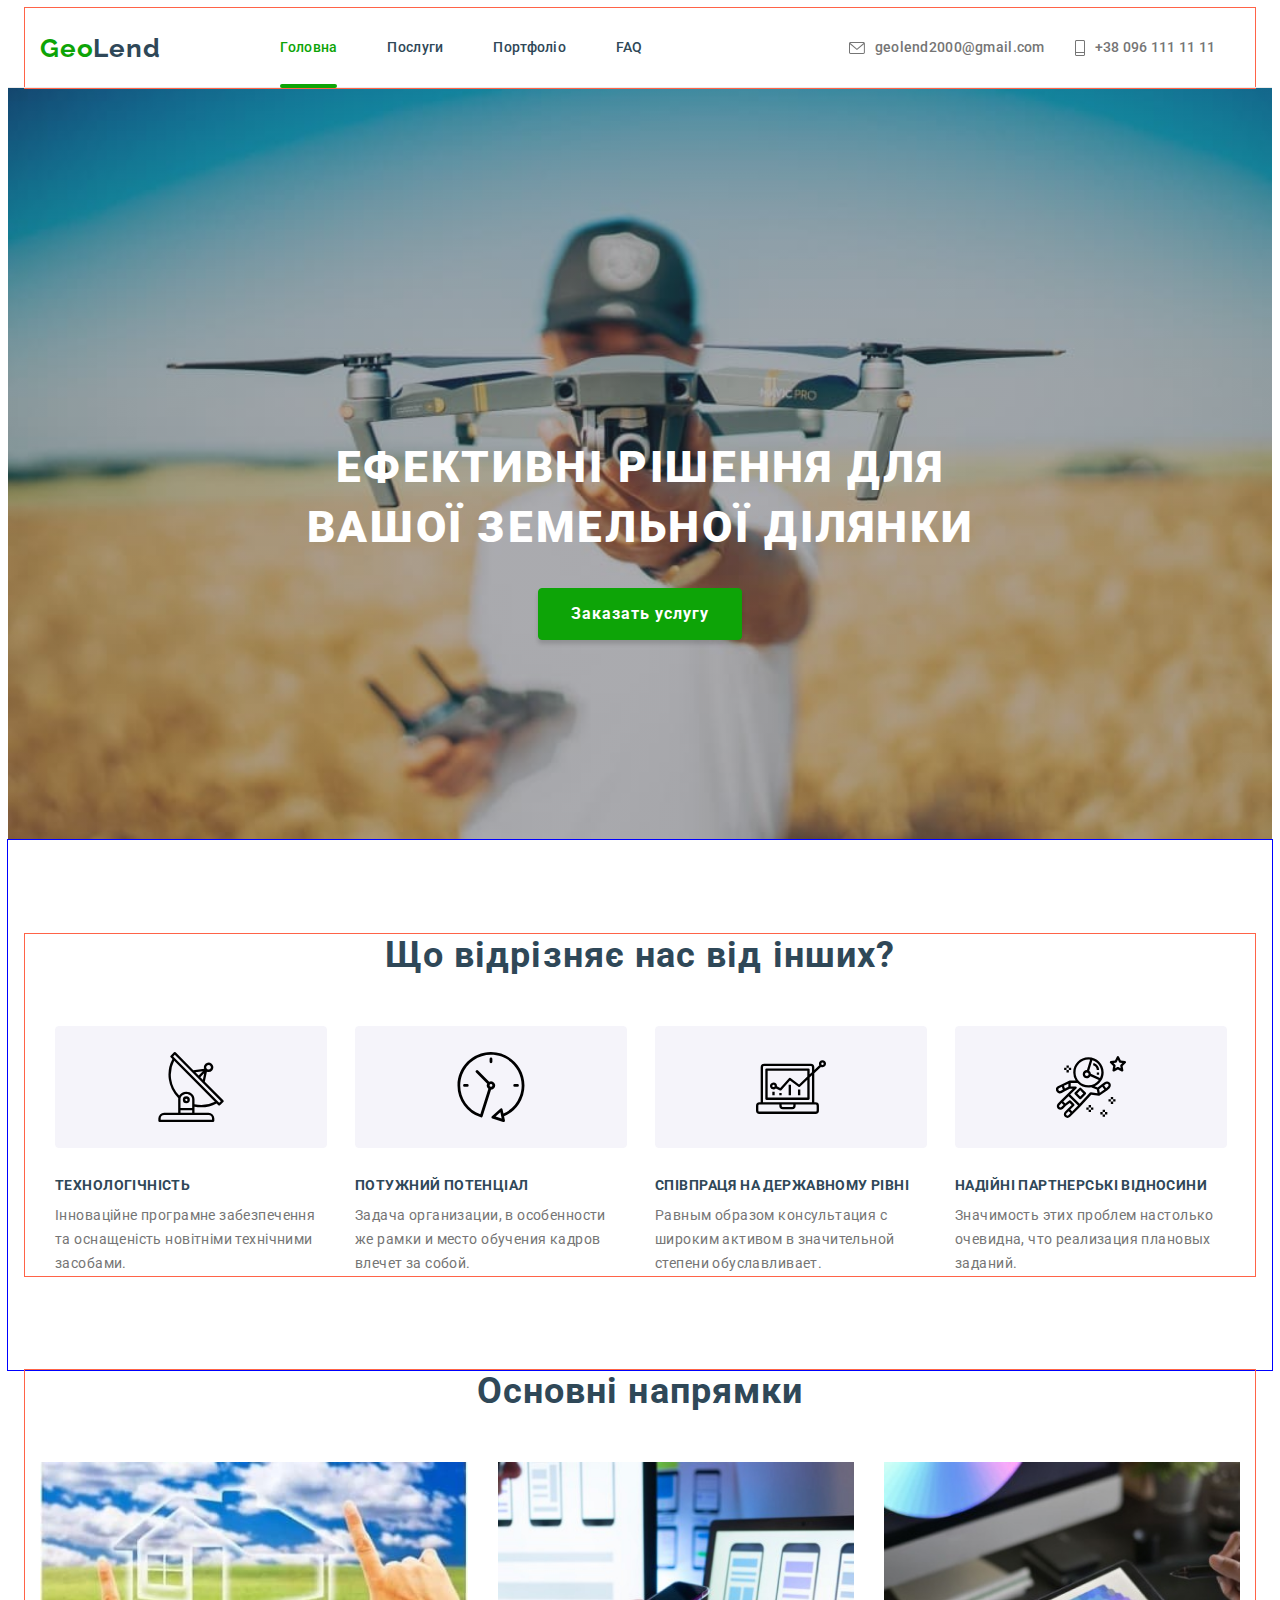
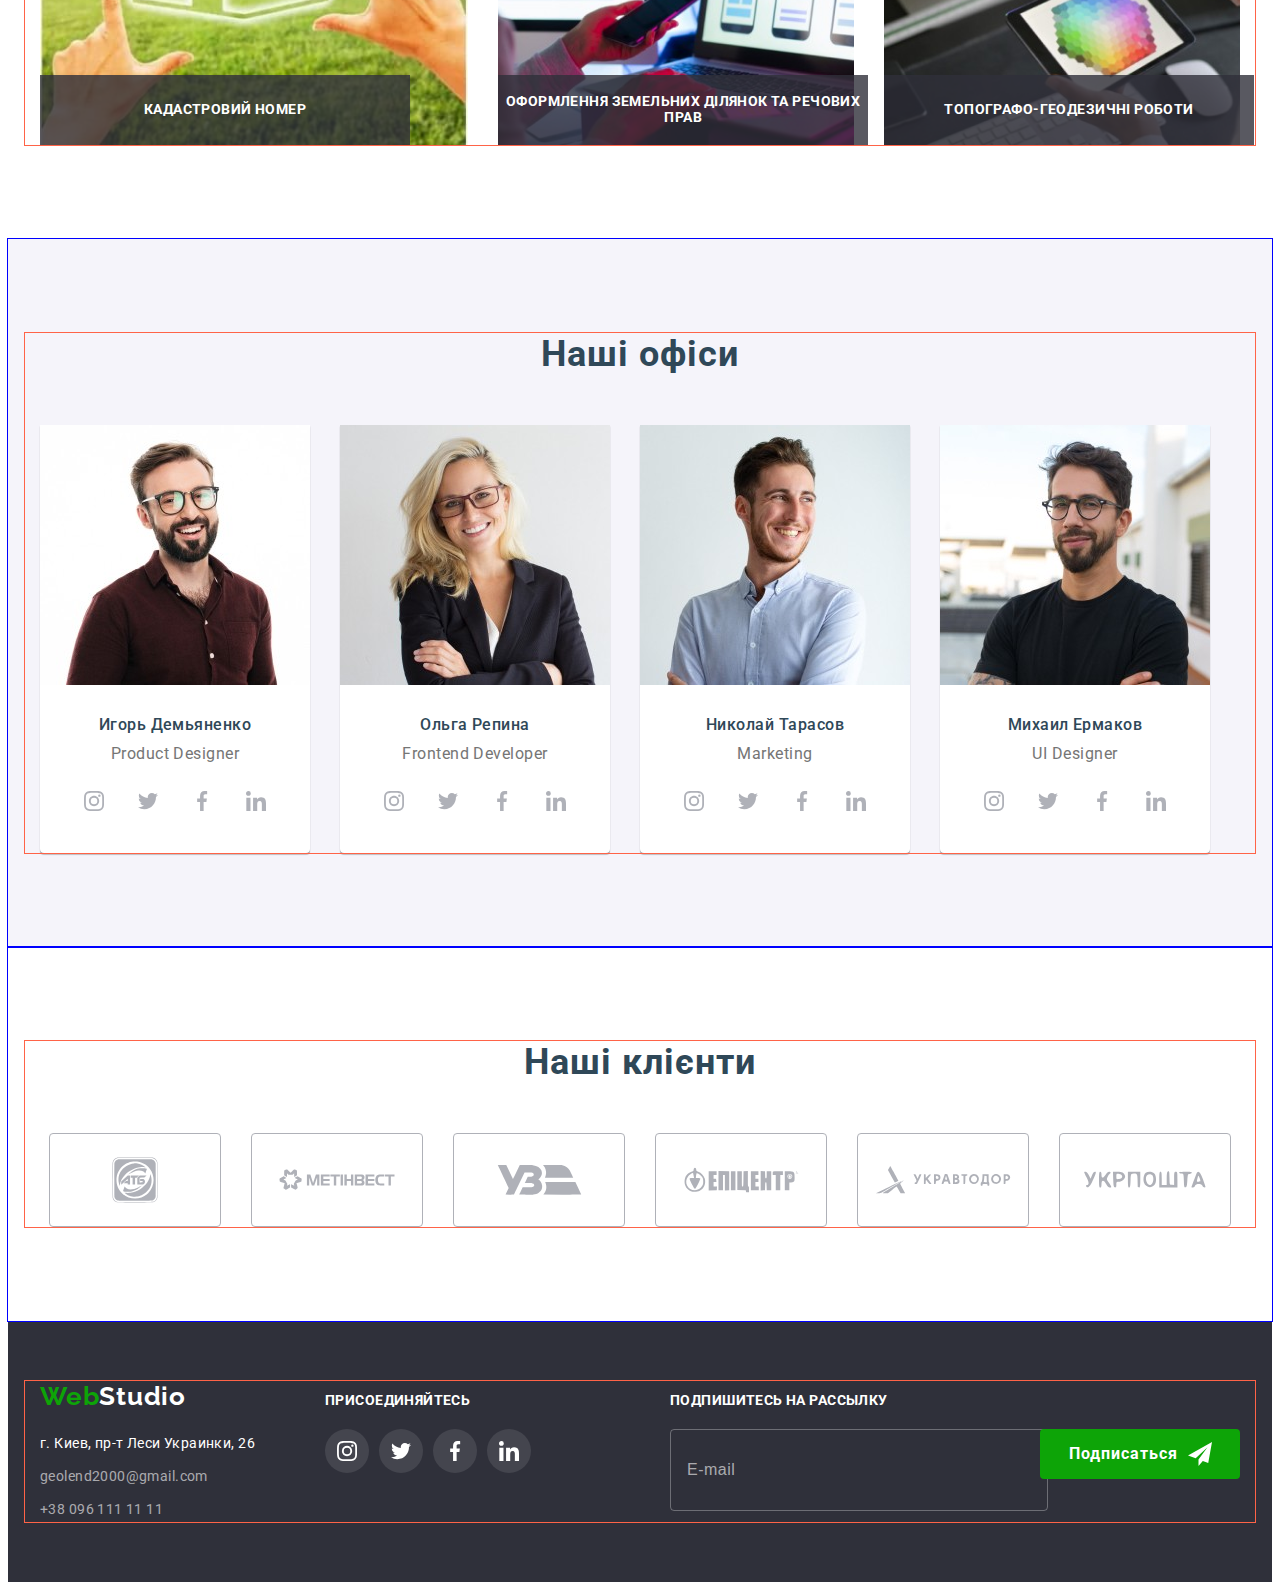
==== commit 220b1823: "1" ====
--- a/index.html
+++ b/index.html
@@ -1,5 +1,5 @@
 <!DOCTYPE html>
-<html lang="ru">
+<html lang="uk">
 	<head>
 		<meta charset="UTF-8" />
 		<meta http-equiv="X-UA-Compatible" content="IE=edge" />
@@ -32,7 +32,7 @@
 		<header class="header">
 			<div class="container flex ">
 				<a class="logo logo-first mobile__logo" href="./index.html">
-					<span></span>Web<span class="logo-second">Studio</span></span>
+					<span></span>Geo<span class="logo-second">Lend</span></span>
 				</a>
 				
 				<!-- ======= Mobile btn  -->
@@ -48,13 +48,16 @@
 				<div class="mobile-menu" data-menu>
 					<ul class="mobile-menu__nav-list list">
 						<li class="mobile-menu__nav-item">
-							<a href="./index.html" class="mobile-menu__nav-link list current-link">Студия</a>
+							<a href="./index.html" class="mobile-menu__nav-link list current-link">Головна</a>
 						</li>
 						<li class="mobile-menu__nav-item">
-							<a href="./portfolio.html" class="mobile-menu__nav-link list">Портфолио</a>
+							<a href="./portfolio.html" class="mobile-menu__nav-link list">Послуги</a>
 						</li>
 						<li class="mobile-menu__nav-item">
-							<a href="" class="mobile-menu__nav-link list">Контакты</a>
+							<a href="" class="mobile-menu__nav-link list">Портфоліо</a>
+						</li>
+						<li class="mobile-menu__nav-item">
+							<a href="" class="mobile-menu__nav-link list">FAQ</a>
 						</li>
 					</ul>
 				
@@ -63,7 +66,7 @@
 							<a href="" class="mobile-menu__contact-link--blue list">+38 096 111 11 11</a>
 						</li>
 						<li class="mobile-menu__contact-item">
-							<a href="" class="mobile-menu__contact-link list">info@devstudio.com</a>
+							<a href="" class="mobile-menu__contact-link list">geolend2000@gmail.com</a>
 						</li>
 					</ul>
 				
@@ -82,18 +85,19 @@
 
 				<nav class="nav-header">
 					<ul class="nav-flex">
-						<li class="header-list list"><a class="nav-link selection current-link" href="./index.html">Студия</a></li>
-						<li class="header-list list"><a class="nav-link selection" href="./portfolio.html">Портфолио</a></li>
-						<li class="header-list list"><a class="nav-link selection" href="">Контакты</a></li>
+						<li class="header-list list"><a class="nav-link selection current-link" href="./index.html">Головна</a></li>
+						<li class="header-list list"><a class="nav-link selection" href="./portfolio.html">Послуги</a></li>
+						<li class="header-list list"><a class="nav-link selection" href="">Портфоліо</a></li>
+						<li class="header-list list"><a class="nav-link selection" href="">FAQ</a></li>
 					</ul>
 				</nav>
 
 				<div>
 					<ul class="contact-flex">
 						<li class="header-contact list">
-							<a class="contact-link selection" href="mailto:info@devstudio.com"><svg class="icon icon-marg" width="16" height="12">
+							<a class="contact-link selection" href="mailto:geolend2000@gmail.com"><svg class="icon icon-marg" width="16" height="12">
 									<use href="./images/icons.svg#icon-envelope"></use>
-								</svg>info@devstudio.com
+								</svg>geolend2000@gmail.com
 							</a>
 						</li>
 						<li class="header-contact list">
@@ -111,7 +115,7 @@
 		<main>
 			<!-- Секция герой -->
 			<section class="section-hero hero-bg">
-				<h1 class="hero-title">Эффективные решения для вашего бизнеса</h1>
+				<h1 class="hero-title">Ефективні рішення для вашої земельної ділянки</h1>
 				<button class="btn" type="button" data-modal-open>Заказать услугу</button>
 			</section>
 
@@ -182,7 +186,7 @@
 			<!-- Секция Особенности -->
 			<section class="section">
 				<div class="container">
-					<h2 hidden>Особенности</h2>
+					<h2 class="section__title">Що відрізняє нас від інших?</h2>
 					<ul class="peculiarities">
 						<li class="peculiarities__list list">
 							<a class="peculiarities__item" href="" target="_blank" rel="noopener noreferer">
@@ -190,9 +194,9 @@
 									<use href="./images/icons.svg#icon-antenna-1"></use>
 								</svg>
 							</a>
-							<h3 class="peculiarities__title">Внимание к деталям</h3>
+							<h3 class="peculiarities__title">Технологічність</h3>
 							<p class="peculiarities__text">
-								Идейные соображения, а также начало повседневной работы по формированию позиции.
+								Інноваційне програмне забезпечення та оснащеність новітніми технічними засобами.
 							</p>
 						</li>
 						<li class="peculiarities__list list">
@@ -201,7 +205,7 @@
 									<use href="./images/icons.svg#icon-clock-1"></use>
 								</svg>
 							</a>
-							<h3 class="peculiarities__title">Пунктуальность</h3>
+							<h3 class="peculiarities__title">Потужний потенціал</h3>
 							<p class="peculiarities__text">
 								Задача организации, в особенности же рамки и место обучения кадров влечет за собой.
 							</p>
@@ -212,7 +216,7 @@
 									<use href="./images/icons.svg#icon-diagram-1"></use>
 								</svg>
 							</a>
-							<h3 class="peculiarities__title">Планирование</h3>
+							<h3 class="peculiarities__title">Співпраця на Державному рівні</h3>
 							<p class="peculiarities__text">
 								Равным образом консультация с широким активом в значительной степени обуславливает.
 							</p>
@@ -223,7 +227,7 @@
 									<use href="./images/icons.svg#icon-astronaut-1"></use>
 								</svg>
 							</a>
-							<h3 class="peculiarities__title">Современные технологии</h3>
+							<h3 class="peculiarities__title">Надійні партнерські відносини</h3>
 							<p class="peculiarities__text">
 								Значимость этих проблем настолько очевидна, что реализация плановых заданий.
 							</p>
@@ -235,20 +239,20 @@
 			<!-- Секция Чем мы занимаемся -->
 			<section class="section-work">
 				<div class="container">
-					<h2 class="section__title">Чем мы занимаемся</h2>
+					<h2 class="section__title">Основні напрямки</h2>
 					<ul class="work">
 						<li class="work__list list">
 							<picture>								
 								<source
 									media="(min-width: 1200px)"
-									srcset="./images/work/work-1-lg.jpg 1x, ./images/work/work-1-lg@2x.jpg 2x"
-									type="image/jpg"
-								/>
-								<img src="./images/main/img1-sq.jpg" alt="Десктопные решения" width="370" height="294" />
+									srcset="./images/work/kad-nomer.jpg 1x, ./images/work/kad-nomer@2x.jpg 2x,"
+									type="image/jpg"
+								/>
+								<img src="./images/work/kad-nomer.jpg" alt="Кадастровий номер" width="445" height="294" />
 							</picture>
 							
 							<div class="work__box">
-								<p class="work__text">Десктопные приложения</p>
+								<p class="work__text">Кадастровий номер</p>
 							</div>
 						</li>
 						<li class="work__list list">
@@ -262,7 +266,7 @@
 							</picture>
 							
 							<div class="work__box">
-								<p class="work__text">Мобильные приложения</p>
+								<p class="work__text">Оформлення земельних ділянок та речових прав</p>
 							</div>
 						</li>
 						<li class="work__list list">
@@ -276,7 +280,7 @@
 							</picture>
 							
 							<div class="work__box">
-								<p class="work__text">Дизайнерские решения</p>
+								<p class="work__text">Топографо-геодезичні роботи</p>
 							</div>
 						</li>
 					</ul>
@@ -286,7 +290,7 @@
 			<!-- Секция наша команда -->
 			<section class="section section-bg">
 				<div class="container">
-					<h2 class="section__title">Наша команда</h2>
+					<h2 class="section__title">Наші офіси</h2>
 					<ul class="workers">
 						<li class="Workers__list list">
 							<picture>
@@ -538,47 +542,47 @@
 			<!-- Секция постоянные клиенты -->
 			<section class="section">
 				<div class="container">
-					<h2 class="section__title">Постоянные клиенты</h2>
+					<h2 class="section__title">Наші клієнти</h2>
 					<ul class="clients">
 						<li class="clients__list list">
 							<a class="clients__item" href="" target="_blank" rel="noopener noreferrer" aria-label="instagram">
-								<svg class="icon" width="41" height="47">
-									<use href="./images/icons.svg#icon-yaco"></use>
+								<svg class="icon" width="50" height="50">
+									<use href="./images/icons.svg#icon-logo-atb-opt"></use>
 								</svg>
 							</a>
 						</li>
 						<li class="clients__list list">
 							<a class="clients__item" href="" target="_blank" rel="noopener noreferer">
-								<svg class="icon" width="40" height="52">
-									<use href="./images/icons.svg#icon-company"></use>
+								<svg class="icon" width="116" height="23">
+									<use href="./images/icons.svg#icon-Metinvest_Logo"></use>
 								</svg>
 							</a>
 						</li>
 						<li class="clients__list list">
 							<a class="clients__item" href="" target="_blank" rel="noopener noreferer">
-								<svg class="icon" width="43" height="41">
-									<use href="./images/icons.svg#icon-company2"></use>
+								<svg class="icon" width="87" height="30">
+									<use href="./images/icons.svg#icon-logo-uz"></use>
 								</svg>
 							</a>
 						</li>
 						<li class="clients__list list">
 							<a class="clients__item" href="" target="_blank" rel="noopener noreferer">
-								<svg class="icon" width="84" height="41">
-									<use href="./images/icons.svg#icon-foster-peters"></use>
+								<svg class="icon" width="121" height="26">
+									<use href="./images/icons.svg#icon-logo-epicentr"></use>
 								</svg>
 							</a>
 						</li>
 						<li class="clients__list list">
 							<a class="clients__item" href="" target="_blank" rel="noopener noreferer">
-								<svg class="icon" width="63" height="45">
-									<use href="./images/icons.svg#icon-brand"></use>
+								<svg class="icon" width="138" height="29">
+									<use href="./images/icons.svg#icon-logo-ukravtodor"></use>
 								</svg>
 							</a>
 						</li>
 						<li class="clients__list list">
 							<a class="clients__item" href="" target="_blank" rel="noopener noreferer">
-								<svg class="icon" width="94" height="44">
-									<use href="./images/icons.svg#icon-tag-line"></use>
+								<svg class="icon" width="126" height="17">
+									<use href="./images/icons.svg#icon-logo-ukrpost"></use>
 								</svg>
 							</a>
 						</li>
@@ -602,7 +606,7 @@
 					<div>
 						<ul class="footer-list">
 							<li class="list">
-								<a class="footer-contact-link selection" href="mailto:info@devstudio.com">info@devstudio.com</a>
+								<a class="footer-contact-link selection" href="mailto:geolend2000@gmail.com">geolend2000@gmail.com</a>
 							</li>
 							<li class="list">
 								<a class="footer-contact-link selection" href="tel:+380961111111">+38 096 111 11 11</a>
--- a/css/main.min.css
+++ b/css/main.min.css
@@ -1 +1 @@
-:root{--dominant-font: "Roboto";--secondary-font: "Raleway";--dominant-color: #757575;--secondary-color: #212121;--accent-color: #2196f3;--main-transition: 250ms cubic-bezier(0.4, 0, 0.2, 1)}.visually-hidden{position:absolute;white-space:nowrap;width:1px;height:1px;overflow:hidden;border:0;padding:0;clip:rect(0 0 0 0);-webkit-clip-path:inset(50%);clip-path:inset(50%);margin:-1px}h1,h2,h3,h4,h5,h6,p,ul{margin:0;padding:0}img{display:block;max-width:100%;height:auto}.list{list-style-type:none;margin:0;padding:0;text-decoration:none}.flex{display:-webkit-box;display:-ms-flexbox;display:flex;-webkit-box-align:center;-ms-flex-align:center;align-items:center}body{font-family:var(--dominant-font),sans-serif;font-size:14px}.btn{display:inline-block;border-radius:4px;border:1px solid var(--accent-color);padding:10px 32px;min-width:200px;-webkit-box-shadow:0 4px 4px rgba(0,0,0,.15);box-shadow:0 4px 4px rgba(0,0,0,.15);font-family:inherit;font-weight:700;font-size:16px;line-height:1.88;letter-spacing:.06em;color:#fff;background:var(--accent-color)}.btn:hover,.btn:focus{cursor:pointer}.btn-filter{display:block;padding:6px 22px;border-radius:4px;border:none;font-family:var(--dominant-font),sans-serif;font-weight:500;font-size:16px;line-height:1.63;letter-spacing:.03em;color:var(--secondary-color);background:#f5f4fa;-webkit-transition:color var(--main-transition),background-color var(--main-transition);transition:color var(--main-transition),background-color var(--main-transition)}.btn-filter:hover,.btn-filter:focus{cursor:pointer;color:#fff;background-color:var(--accent-color);-webkit-box-shadow:0px 2px 2px rgba(0,0,0,.12),0px 1px 2px rgba(0,0,0,.08),0px 3px 1px rgba(0,0,0,.1);box-shadow:0px 2px 2px rgba(0,0,0,.12),0px 1px 2px rgba(0,0,0,.08),0px 3px 1px rgba(0,0,0,.1)}.btn-form-total{display:-webkit-box;display:-ms-flexbox;display:flex;-webkit-box-pack:center;-ms-flex-pack:center;justify-content:center;margin-top:30px}.btn-form{padding:10px 55px;font-family:inherit;font-weight:700;font-size:16px;line-height:1.87;letter-spacing:.06em;color:#fff;background-color:#2196f3;border-radius:4px;border:none;-webkit-box-shadow:0px 4px 4px rgba(0,0,0,.15);box-shadow:0px 4px 4px rgba(0,0,0,.15);-webkit-transition:background-color var(--main-transition);transition:background-color var(--main-transition)}.btn-form:hover,.btn-form:focus{cursor:pointer;background-color:#188ce8}.section{padding:60px 0}@media screen and (min-width: 1200px){.section{padding:94px 0}}.section__title{font-weight:700;margin-bottom:30px;font-size:28px;line-height:1.18;text-align:center;letter-spacing:.03em;color:var(--secondary-color)}@media screen and (min-width: 1200px){.section__title{margin-bottom:50px;font-size:36px;line-height:1.17;text-align:center;letter-spacing:.03em}}.section-bg{background:#f5f4fa}.section-work{padding-bottom:94px}@media screen and (max-width: 1199px){.section-work{display:none}}.container{width:100%;padding:0 15px;margin-left:auto;margin-right:auto}@media screen and (min-width: 480px){.container{max-width:480px}}@media screen and (min-width: 768px){.container{max-width:768px}}@media screen and (min-width: 1200px){.container{max-width:1200px}}.social-link{display:-webkit-box;display:-ms-flexbox;display:flex;-webkit-box-pack:center;-ms-flex-pack:center;justify-content:center;-ms-flex-line-pack:center;align-content:center}.social-link__list:not(:first-child){margin-left:10px}.social-link__item{display:-webkit-box;display:-ms-flexbox;display:flex;-webkit-box-align:center;-ms-flex-align:center;align-items:center;-webkit-box-pack:center;-ms-flex-pack:center;justify-content:center;background-color:#fff;border-radius:50%;width:44px;height:44px;-webkit-transition:color var(--main-transition),background-color var(--main-transition);transition:color var(--main-transition),background-color var(--main-transition);color:#afb1b8}a.current-link{color:var(--accent-color)}.current-link{position:relative}@media screen and (min-width: 768px){.current-link::after{content:"";position:absolute;bottom:0;left:0;z-index:1;border-radius:2px;display:block;width:100%;height:4px;background-color:var(--accent-color)}}.only-border{position:absolute;bottom:0;display:block;width:100%;height:1px;background-color:#ececec}.social-link__item:hover,.social-link__item:focus{color:#fff;background-color:var(--accent-color)}.icon{fill:currentColor}.item-footer:hover,.item-footer:focus{background-color:var(--accent-color)}.icon-footer{fill:currentColor}.logo{display:block;text-decoration:none}.logo-first{font-family:"Raleway",sans-serif;font-weight:700;font-size:24px;line-height:1.17;letter-spacing:.03em;color:var(--accent-color)}@media screen and (min-width: 1200px){.logo-first{font-size:26px;line-height:1.19}}.logo-second{font-family:"Raleway",sans-serif;font-weight:700;font-size:24px;line-height:1.17;letter-spacing:.03em;text-decoration:none;color:#000}@media screen and (min-width: 1200px){.logo-second{font-size:26px;line-height:1.19}}.logo-second-white{font-family:"Raleway",sans-serif;font-weight:700;font-size:24px;line-height:1.17;letter-spacing:.03em;text-decoration:none;color:#fff}@media screen and (min-width: 1200px){.logo-second-white{font-size:26px;line-height:1.19}}.logo-footer{text-decoration:none}@media screen and (max-width: 1199px){.logo-footer{text-align:center}}.mobile-menu__btn{background-color:rgba(0,0,0,0);border:none;width:40px;height:40px;display:-webkit-box;display:-ms-flexbox;display:flex;-webkit-box-pack:center;-ms-flex-pack:center;justify-content:center;-webkit-box-align:center;-ms-flex-align:center;align-items:center;margin-right:0;margin-left:auto;padding:0;z-index:100;-webkit-transition:color var(--main-transition);transition:color var(--main-transition)}@media screen and (min-width: 768px){.mobile-menu__btn{display:none}}.mobile-menu__open{fill:currentColor}.mobile-menu__close{opacity:0;fill:currentColor}.mobile-menu__btn.is-open .mobile-menu__open{opacity:0;-webkit-transition:var(--main-transition);transition:var(--main-transition)}.mobile-menu__btn.is-open .mobile-menu__close{opacity:1;-webkit-transition:var(--main-transition);transition:var(--main-transition)}.mobile-menu__btn:hover .mobile-menu__open,.mobile-menu__btn:hover .mobile-menu__close{color:var(--accent-color);cursor:pointer}.mobile-menu{position:fixed;top:0;left:0;width:100vw;height:100vh;padding:48px 0;padding-left:40px;display:-webkit-box;display:-ms-flexbox;display:flex;-webkit-box-orient:vertical;-webkit-box-direction:normal;-ms-flex-direction:column;flex-direction:column;z-index:10;background-color:#fff;-webkit-transform:translateX(100%);transform:translateX(100%);-webkit-transition:-webkit-transform var(--main-transition);transition:-webkit-transform var(--main-transition);transition:transform var(--main-transition);transition:transform var(--main-transition), -webkit-transform var(--main-transition)}.mobile-menu.is-open{-webkit-transform:translateX(0);transform:translateX(0)}@media screen and (min-width: 768px){.mobile-menu{display:none}}.mobile-menu__nav-list{margin-bottom:auto;display:-webkit-box;display:-ms-flexbox;display:flex;-webkit-box-orient:vertical;-webkit-box-direction:normal;-ms-flex-direction:column;flex-direction:column;gap:32px}.mobile-menu__nav-link{font-weight:500;font-size:40px;line-height:1.18;letter-spacing:.02em;color:var(--secondary-color)}.mobile-menu__nav-link:hover,.mobile-menu__nav-link:focus{cursor:pointer}.mobile-menu__contact-list{display:-webkit-box;display:-ms-flexbox;display:flex;-webkit-box-orient:vertical;-webkit-box-direction:normal;-ms-flex-direction:column;flex-direction:column;gap:32px}.mobile-menu__contact-link--blue{font-weight:500;font-size:34px;line-height:1.17;letter-spacing:.02em;color:var(--accent-color)}.mobile-menu__contact-link--blue:hover,.mobile-menu__contact-link--blue:focus{cursor:pointer}.mobile-menu__contact-link{font-weight:500;font-size:24px;line-height:1.17;letter-spacing:.02em;color:var(--dominant-color)}.mobile-menu__contact-link:hover,.mobile-menu__contact-link:focus{cursor:pointer}.mobile-menu__social-list{margin-top:64px;display:-webkit-box;display:-ms-flexbox;display:flex;-webkit-box-pack:left;-ms-flex-pack:left;justify-content:left;-ms-flex-wrap:wrap;flex-wrap:wrap;gap:10px}.mobile-menu__social-link{font-weight:500;font-size:18px;line-height:1.22;letter-spacing:.02em;color:var(--accent-color)}.mobile-menu__social-link:hover,.mobile-menu__social-link:focus{cursor:pointer}.mobile-menu__social-item:not(:last-child){border-right:1px solid var(--secondary-color);padding-right:10px}.clients{display:-webkit-box;display:-ms-flexbox;display:flex;-ms-flex-wrap:wrap;flex-wrap:wrap;gap:30px;-webkit-box-pack:center;-ms-flex-pack:center;justify-content:center}.clients__item{display:-webkit-box;display:-ms-flexbox;display:flex;-webkit-box-align:center;-ms-flex-align:center;align-items:center;background-color:#fff;-webkit-box-pack:center;-ms-flex-pack:center;justify-content:center;border-radius:4px;border:1px solid #afb1b8;-webkit-transition:color var(--main-transition),border-color var(--main-transition);transition:color var(--main-transition),border-color var(--main-transition);color:#afb1b8}.clients__item:hover,.clients__item:focus{color:var(--accent-color);border-color:var(--accent-color)}@media screen and (max-width: 767px){.clients__item{width:210px;height:92px}}@media screen and (min-width: 768px){.clients__item{width:226px;height:92px}}@media screen and (min-width: 1200px){.clients__item{width:170px;height:92px}}.clients__list:hover,.clients__list:focus{color:var(--accent-color);border-color:var(--accent-color)}.section-footer{padding:60px 0}.adress{letter-spacing:.03em;text-decoration:none;font-style:normal;line-height:1.71;color:#fff}.footer-contact-link{line-height:1.71;letter-spacing:.03em;-webkit-text-decoration-line:none;text-decoration-line:none;color:rgba(255,255,255,.6)}.footer-address{margin-top:20px;margin-bottom:8px;text-align:center}@media screen and (min-width: 1200px){.footer-address{margin-bottom:9px}}.footer-list{display:-webkit-box;display:-ms-flexbox;display:flex;-webkit-box-orient:vertical;-webkit-box-direction:normal;-ms-flex-direction:column;flex-direction:column;gap:8px}@media screen and (max-width: 1199px){.footer-list>.list{text-align:center}}@media screen and (min-width: 1200px){.footer-list{gap:9px}}.container-footer{display:-webkit-box;display:-ms-flexbox;display:flex;-webkit-box-pack:center;-ms-flex-pack:center;justify-content:center}@media screen and (max-width: 767px){.container-footer{-webkit-box-orient:vertical;-webkit-box-direction:normal;-ms-flex-direction:column;flex-direction:column}}@media screen and (min-width: 768px)and (max-width: 1199px){.container-footer{-ms-flex-wrap:wrap;flex-wrap:wrap}}@media screen and (max-width: 1199px){.container-footer1{display:-webkit-box;display:-ms-flexbox;display:flex;-webkit-box-orient:vertical;-webkit-box-direction:normal;-ms-flex-direction:column;flex-direction:column;-webkit-box-pack:center;-ms-flex-pack:center;justify-content:center}}@media screen and (max-width: 767px){.container-footer2{margin:60px 0}}@media screen and (min-width: 768px){.container-footer2{margin-left:165px}}@media screen and (min-width: 1200px){.container-footer2{margin-left:70px}}.footer-title{margin-bottom:20px;text-transform:uppercase;font-size:14px;font-weight:700;line-height:1.14;letter-spacing:.03em;text-align:center;color:#fff}@media screen and (min-width: 768px){.footer-title{margin-top:5px}}@media screen and (min-width: 1200px){.footer-title{margin-top:12px;text-align:left}}.item-footer{display:-webkit-box;display:-ms-flexbox;display:flex;-webkit-box-align:center;-ms-flex-align:center;align-items:center;-webkit-box-pack:center;-ms-flex-pack:center;justify-content:center;background-color:rgba(255,255,255,.1);border-radius:50%;width:44px;height:44px;-webkit-transition:background-color var(--main-transition);transition:background-color var(--main-transition);color:#fff}@media screen and (min-width: 768px)and (max-width: 1199px){.container-footer3{margin-top:60px}}@media screen and (min-width: 1200px){.container-footer3{margin-left:auto;margin-right:0}}.container-footer-form{display:-webkit-box;display:-ms-flexbox;display:flex;outline:none}@media screen and (max-width: 1199px){.container-footer-form{-webkit-box-orient:vertical;-webkit-box-direction:normal;-ms-flex-direction:column;flex-direction:column;-webkit-box-pack:center;-ms-flex-pack:center;justify-content:center}}.footer-label-form{display:block;outline:none}@media screen and (max-width: 479px){.footer-label-form{width:100%;height:50px}}@media screen and (min-width: 480px){.footer-label-form{width:450px;height:50px}}@media screen and (min-width: 1200px){.footer-label-form{width:358px;height:50px;margin-right:12px}}.footer-form{display:block;width:100%;height:100%;padding-top:15px;padding-bottom:15px;padding-left:16px;border:1px solid rgba(255,255,255,.3);background-color:rgba(0,0,0,0);border-radius:4px;outline:rgba(0,0,0,0);font-size:16px;line-height:1.25;letter-spacing:.03em;color:rgba(255,255,255,.6)}.footer-form::-webkit-input-placeholder{font-size:16px;line-height:1.25;letter-spacing:.03em;color:rgba(255,255,255,.6)}.footer-form::-moz-placeholder{font-size:16px;line-height:1.25;letter-spacing:.03em;color:rgba(255,255,255,.6)}.footer-form:-ms-input-placeholder{font-size:16px;line-height:1.25;letter-spacing:.03em;color:rgba(255,255,255,.6)}.footer-form::-ms-input-placeholder{font-size:16px;line-height:1.25;letter-spacing:.03em;color:rgba(255,255,255,.6)}.footer-form::placeholder{font-size:16px;line-height:1.25;letter-spacing:.03em;color:rgba(255,255,255,.6)}.footer-btn-form{width:200px;position:relative;display:block;padding:10px 62px 10px 29px;font-family:inherit;font-weight:700;font-size:16px;line-height:1.87;letter-spacing:.06em;color:#fff;background-color:var(--accent-color);border:none;border-radius:4px}@media screen and (max-width: 1199px){.footer-btn-form{margin-top:20px;margin-left:auto;margin-right:auto}}.icon-footer-telegram{position:absolute;top:13px;left:148px}.footer-btn-form:hover,.footer-btn-form:focus{cursor:pointer}.header{position:relative}.mobile_logo{padding:16px 0}.nav-link{display:block;padding:32px 0;font-weight:500;line-height:1.14;letter-spacing:.02em;text-decoration:none;color:var(--secondary-color)}.selection{-webkit-transition:color var(--main-transition);transition:color var(--main-transition)}.selection:hover,.selection:focus{color:var(--accent-color)}.contact-link{display:-webkit-box;display:-ms-flexbox;display:flex;-webkit-box-align:center;-ms-flex-align:center;align-items:center;font-weight:500;font-size:12px;line-height:1.17;letter-spacing:.02em;text-decoration:none;color:var(--dominant-color)}@media screen and (min-width: 1200px){.contact-link{padding:32px 0;font-size:14px;line-height:1.14}}.icon-marg{margin-right:10px;fill:currentColor}.contact-flex{display:-webkit-box;display:-ms-flexbox;display:flex;padding:0}@media screen and (max-width: 767px){.contact-flex{display:none}}@media screen and (min-width: 768px)and (max-width: 1199px){.contact-flex{-webkit-box-orient:vertical;-webkit-box-direction:normal;-ms-flex-direction:column;flex-direction:column;margin-left:84px;gap:10px}}@media screen and (min-width: 1200px){.contact-flex{margin:0 0 0 305px;gap:30px}}@media screen and (max-width: 767px){.nav-header{display:none}}@media screen and (min-width: 768px){.nav-header{margin:0 0 0 88px}}@media screen and (min-width: 1200px){.nav-header{margin:0 0 0 93px}}.nav-flex{display:-webkit-box;display:-ms-flexbox;display:flex}.nav-flex .list{margin-right:50px}.nav-flex .list:last-child{margin-right:0}.section-hero{padding-top:118px;padding-bottom:118px}@media screen and (min-width: 1200px){.section-hero{padding-top:200px;padding-bottom:200px}}.hero-bg,.footer-bg{background-color:#2f303a}.hero-bg{text-align:center;background-repeat:no-repeat;background-position:center;background-size:cover;background-image:-webkit-gradient(linear, left top, right top, from(rgba(47, 48, 58, 0.4)), to(rgba(47, 48, 58, 0.4))),url(../images/main/Hero-sm.jpg);background-image:linear-gradient(to right, rgba(47, 48, 58, 0.4), rgba(47, 48, 58, 0.4)),url(../images/main/Hero-sm.jpg)}@media(min-device-pixel-ratio: 2),(-webkit-min-device-pixel-ratio: 2),(min-resolution: 192dpi),(min-resolution: 2dppx){.hero-bg{background-image:-webkit-gradient(linear, left top, right top, from(rgba(47, 48, 58, 0.4)), to(rgba(47, 48, 58, 0.4))),url(../images/main/Hero-sm@2x.jpg);background-image:linear-gradient(to right, rgba(47, 48, 58, 0.4), rgba(47, 48, 58, 0.4)),url(../images/main/Hero-sm@2x.jpg)}}@media screen and (min-width: 768px){.hero-bg{background-image:-webkit-gradient(linear, left top, right top, from(rgba(47, 48, 58, 0.4)), to(rgba(47, 48, 58, 0.4))),url(../images/main/Hero-md.jpg);background-image:linear-gradient(to right, rgba(47, 48, 58, 0.4), rgba(47, 48, 58, 0.4)),url(../images/main/Hero-md.jpg)}}@media screen and (min-width: 768px)and (min-device-pixel-ratio: 2),screen and (min-width: 768px)and (-webkit-min-device-pixel-ratio: 2),screen and (min-width: 768px)and (min-resolution: 192dpi),screen and (min-width: 768px)and (min-resolution: 2dppx){.hero-bg{background-image:-webkit-gradient(linear, left top, right top, from(rgba(47, 48, 58, 0.4)), to(rgba(47, 48, 58, 0.4))),url(../images/main/Hero-md@2x.jpg);background-image:linear-gradient(to right, rgba(47, 48, 58, 0.4), rgba(47, 48, 58, 0.4)),url(../images/main/Hero-md@2x.jpg)}}@media screen and (min-width: 1200px){.hero-bg{background-image:-webkit-gradient(linear, left top, right top, from(rgba(47, 48, 58, 0.4)), to(rgba(47, 48, 58, 0.4))),url(../images/main/Hero-lg.jpg);background-image:linear-gradient(to right, rgba(47, 48, 58, 0.4), rgba(47, 48, 58, 0.4)),url(../images/main/Hero-lg.jpg)}}@media screen and (min-width: 1200px)and (min-device-pixel-ratio: 2),screen and (min-width: 1200px)and (-webkit-min-device-pixel-ratio: 2),screen and (min-width: 1200px)and (min-resolution: 192dpi),screen and (min-width: 1200px)and (min-resolution: 2dppx){.hero-bg{background-image:-webkit-gradient(linear, left top, right top, from(rgba(47, 48, 58, 0.4)), to(rgba(47, 48, 58, 0.4))),url(../images/main/Hero-lg@2x.jpg);background-image:linear-gradient(to right, rgba(47, 48, 58, 0.4), rgba(47, 48, 58, 0.4)),url(../images/main/Hero-lg@2x.jpg)}}.hero-title{margin-left:auto;margin-right:auto;margin-bottom:30px;font-weight:900;font-size:26px;line-height:1.62;letter-spacing:.06em;text-transform:uppercase;color:#fff}@media screen and (max-width: 479px){.hero-title{width:100%}}@media screen and (min-width: 480px){.hero-title{width:360px}}@media screen and (min-width: 1200px){.hero-title{width:696px;font-size:44px;line-height:1.36}}.appearance-none{-moz-appearance:none;-webkit-appearance:none;appearance:none}.title-form{font-size:20px;line-height:1.5;letter-spacing:.03em;color:var(--secondary-color);text-align:center;margin-bottom:12px}@media screen and (min-width: 1200px){.title-form{line-height:1.15}}.total-form{display:block}.label-form{display:-webkit-box;display:-ms-flexbox;display:flex;width:448px}.text-form{display:block;margin-bottom:4px;font-size:12px;line-height:1.17;letter-spacing:.01em;color:var(--dominant-color)}.container-item-form{position:relative;display:-webkit-box;display:-ms-flexbox;display:flex;height:40px;margin-bottom:10px}@media screen and (max-width: 479px){.container-item-form{width:100%}}@media screen and (min-width: 480px){.container-item-form{width:370px}}@media screen and (min-width: 1200px){.container-item-form{width:448px}}.input-form{display:block;width:100%;height:100%;padding-left:42px;border:1px solid rgba(33,33,33,.2);outline:rgba(0,0,0,0);border-radius:4px;-webkit-transition:border-color var(--main-transition);transition:border-color var(--main-transition)}.input-form:focus,.textarea-form:focus{border-color:var(--accent-color);cursor:pointer}.textarea-form:not(:-moz-placeholder-shown){border-color:var(--accent-color);cursor:pointer}.textarea-form:not(:-ms-input-placeholder){border-color:var(--accent-color);cursor:pointer}.textarea-form:not(:placeholder-shown){border-color:var(--accent-color);cursor:pointer}.input-form:focus+.icon-form{color:var(--accent-color)}.textarea-form{display:block;resize:none;width:100%;height:120px;margin-bottom:20px;padding:12px 16px;font-size:14px;line-height:1.14;letter-spacing:.01em;border-color:rgba(33,33,33,.2);border-radius:4px;outline:rgba(0,0,0,0)}@media screen and (min-width: 1200px){.textarea-form{font-size:12px;line-height:1.17}}.textarea-form::-webkit-input-placeholder{font-size:14px;line-height:1.14;letter-spacing:.01em;color:rgba(117,117,117,.5)}.textarea-form::-moz-placeholder{font-size:14px;line-height:1.14;letter-spacing:.01em;color:rgba(117,117,117,.5)}.textarea-form:-ms-input-placeholder{font-size:14px;line-height:1.14;letter-spacing:.01em;color:rgba(117,117,117,.5)}.textarea-form::-ms-input-placeholder{font-size:14px;line-height:1.14;letter-spacing:.01em;color:rgba(117,117,117,.5)}.textarea-form::placeholder{font-size:14px;line-height:1.14;letter-spacing:.01em;color:rgba(117,117,117,.5)}@media screen and (min-width: 1200px){.textarea-form::-webkit-input-placeholder{font-size:12px;line-height:1.17}.textarea-form::-moz-placeholder{font-size:12px;line-height:1.17}.textarea-form:-ms-input-placeholder{font-size:12px;line-height:1.17}.textarea-form::-ms-input-placeholder{font-size:12px;line-height:1.17}.textarea-form::placeholder{font-size:12px;line-height:1.17}}.icon-form{display:block;position:absolute;top:14px;left:15px;fill:currentColor}.text-form-checkbox{-webkit-box-align:center;-ms-flex-align:center;align-items:center;font-size:12px;line-height:1.17;letter-spacing:.03em;color:#757575}@media screen and (max-width: 479px){.text-form-checkbox{display:inline-block;text-align:justify}}@media screen and (min-width: 480px){.text-form-checkbox{display:-webkit-box;display:-ms-flexbox;display:flex}}@media screen and (min-width: 1200px){.text-form-checkbox{font-size:14px;line-height:1.71}}.text-form-blue{margin-left:3px;font-size:12px;line-height:1.17;letter-spacing:.03em;color:#2196f3;text-decoration:underline}@media screen and (min-width: 1200px){.text-form-blue{font-size:14px;line-height:1.71}}.input-form-checkbox{display:block;margin-right:7px}.form-checkbox-custom{display:-webkit-inline-box;display:-ms-inline-flexbox;display:inline-flex;-webkit-box-pack:center;-ms-flex-pack:center;justify-content:center;-webkit-box-align:center;-ms-flex-align:center;align-items:center;margin-right:7px;width:16px;height:15px;border-radius:2px;border:2px solid var(--secondary-color);-webkit-transition:background-color var(--main-transition),border var(--main-transition);transition:background-color var(--main-transition),border var(--main-transition)}.form-checkbox-icon{fill:#fff}.input-form-checkbox:checked+.form-checkbox-custom{background-color:var(--accent-color);border:rgba(0,0,0,0)}.backdrop{position:fixed;top:0;left:0;width:100%;height:100%;opacity:1;visibility:visible;pointer-events:initial;z-index:1000;-webkit-transition:opacity var(--main-transition),visibility var(--main-transition),-webkit-transform var(--main-transition);transition:opacity var(--main-transition),visibility var(--main-transition),-webkit-transform var(--main-transition);transition:opacity var(--main-transition),visibility var(--main-transition),transform var(--main-transition);transition:opacity var(--main-transition),visibility var(--main-transition),transform var(--main-transition),-webkit-transform var(--main-transition);-webkit-transform:scale(1);transform:scale(1);background-color:rgba(0,0,0,.2)}.backdrop.is-hidden{opacity:0;visibility:hidden;pointer-events:none;-webkit-transform:scale(1.1);transform:scale(1.1)}.modal{position:absolute;padding:40px;top:50%;left:50%;-webkit-transform:translate(-50%, -50%);transform:translate(-50%, -50%);height:609px;background-color:#fff;border-radius:4px;-webkit-box-shadow:0px 2px 1px rgba(0,0,0,.2),0px 1px 1px rgba(0,0,0,.14),0px 1px 3px rgba(0,0,0,.12);box-shadow:0px 2px 1px rgba(0,0,0,.2),0px 1px 1px rgba(0,0,0,.14),0px 1px 3px rgba(0,0,0,.12)}@media screen and (max-width: 479px){.modal{width:100%;height:609px}}@media screen and (min-width: 480px){.modal{width:450px;height:609px}}@media screen and (min-width: 1200px){.modal{width:528px;height:581px}}.modal-close-btn{position:absolute;top:0;right:0;display:-webkit-box;display:-ms-flexbox;display:flex;-webkit-box-pack:center;-ms-flex-pack:center;justify-content:center;-webkit-box-align:center;-ms-flex-align:center;align-items:center;width:30px;height:30px;margin-top:8px;margin-right:8px;padding:0;border-radius:50%;border-color:rgba(0,0,0,.1);background-color:rgba(0,0,0,0);cursor:pointer;-webkit-transition:color var(--main-transition);transition:color var(--main-transition)}.modal-close-svg{fill:currentColor}.modal-close-btn:hover>.modal-close-svg,.modal-close-btn:focus>.modal-close-svg{color:var(--accent-color)}.workers{gap:30px}@media screen and (max-width: 767px){.workers{display:-webkit-box;display:-ms-flexbox;display:flex;-webkit-box-orient:vertical;-webkit-box-direction:normal;-ms-flex-direction:column;flex-direction:column}}@media screen and (min-width: 768px){.workers{display:-webkit-box;display:-ms-flexbox;display:flex;-ms-flex-wrap:wrap;flex-wrap:wrap}}.workers__name{font-weight:500;font-size:16px;line-height:1.19;letter-spacing:.03em;margin-top:30px;text-align:center;color:var(--secondary-color)}.workers__position{font-size:16px;line-height:1.19;letter-spacing:.03em;margin-top:10px;text-align:center;margin-bottom:16px;color:var(--dominant-color)}.Workers__list{background:#fff;-webkit-box-shadow:0px 2px 1px rgba(0,0,0,.2),0px 1px 1px rgba(0,0,0,.14),0px 1px 1px rgba(0,0,0,.12);box-shadow:0px 2px 1px rgba(0,0,0,.2),0px 1px 1px rgba(0,0,0,.14),0px 1px 1px rgba(0,0,0,.12);border-bottom-right-radius:4px;border-bottom-left-radius:4px}@media screen and (min-width: 480px){.Workers__list{width:450px;padding-bottom:24px}}@media screen and (min-width: 768px){.Workers__list{width:354px;padding-bottom:24px}}@media screen and (min-width: 1200px){.Workers__list{width:270px;padding-bottom:30px}}.peculiarities{display:-webkit-box;display:-ms-flexbox;display:flex;-webkit-box-pack:center;-ms-flex-pack:center;justify-content:center;gap:30px}@media screen and (max-width: 1199px){.peculiarities{-ms-flex-wrap:wrap;flex-wrap:wrap}}@media screen and (min-width: 480px){.peculiarities__list{width:450px}}@media screen and (min-width: 768px){.peculiarities__list{width:354px}}@media screen and (min-width: 1200px){.peculiarities__list{width:270px}}.peculiarities__item{display:-webkit-box;display:-ms-flexbox;display:flex;-webkit-box-align:center;-ms-flex-align:center;align-items:center;-webkit-box-pack:center;-ms-flex-pack:center;justify-content:center;background-color:#f5f4fa;border-radius:4px;border:1px solid #f5f4fa}@media screen and (min-width: 480px){.peculiarities__item{width:450px;height:120px}}@media screen and (min-width: 768px){.peculiarities__item{width:354px;height:120px}}@media screen and (min-width: 1200px){.peculiarities__item{width:270px;height:120px}}.peculiarities__title{margin-top:30px;font-size:14px;font-weight:700;line-height:1.14;letter-spacing:.03em;text-transform:uppercase;text-align:center;color:var(--secondary-color)}.peculiarities__text{margin-top:10px;letter-spacing:.03em;line-height:1.71;color:var(--dominant-color)}.portfolio-titles{border:1px solid #eee;padding:0 24px;height:110px}@media screen and (max-width: 479px){.portfolio-titles{width:100%}}@media screen and (min-width: 480px){.portfolio-titles{width:450px}}@media screen and (min-width: 768px)and (max-width: 1199px){.portfolio-titles{width:354px;height:146px}}@media screen and (min-width: 1200px){.portfolio-titles{width:370px}}.title-portfolio{margin-top:20px;margin-bottom:4px;font-weight:700;font-size:18px;line-height:2;letter-spacing:.06em;color:var(--secondary-color)}.name-portfolio{font-size:16px;line-height:1.88;letter-spacing:.03em;color:var(--dominant-color)}.container-filter{display:-webkit-box;display:-ms-flexbox;display:flex;-ms-flex-wrap:wrap;flex-wrap:wrap;gap:8px}@media screen and (min-width: 768px){.container-filter{-webkit-box-pack:center;-ms-flex-pack:center;justify-content:center}}@media screen and (min-width: 480px)and (max-width: 767px){.btn-filter--marg{margin-top:7px}}.container-portfolio{display:-webkit-box;display:-ms-flexbox;display:flex;-ms-flex-wrap:wrap;flex-wrap:wrap;gap:30px;margin-top:40px}@media screen and (min-width: 768px){.container-portfolio{margin-top:30px}}@media screen and (min-width: 1200px){.container-portfolio{margin-top:50px}}.container-portfolio>.list:hover,.container-portfolio>.list:focus{-webkit-box-shadow:1px 4px 6px rgba(0,0,0,.16),0px 4px 4px rgba(0,0,0,.06),0px 1px 1px rgba(0,0,0,.12);box-shadow:1px 4px 6px rgba(0,0,0,.16),0px 4px 4px rgba(0,0,0,.06),0px 1px 1px rgba(0,0,0,.12);cursor:pointer}.portfolio-overlay{position:relative;display:-webkit-box;display:-ms-flexbox;display:flex;overflow:hidden}@media screen and (min-width: 480px){.portfolio__img{width:450px;height:294px}}@media screen and (min-width: 768px){.portfolio__img{width:354px}}@media screen and (min-width: 1200px){.portfolio__img{width:370px}}.portfolio-text{position:absolute;top:0;left:0;padding:63px 24px;width:100%;height:100%;font-size:18px;line-height:1.56;letter-spacing:.03em;color:#fff;background-color:rgba(33,150,243,.9);-webkit-transition:-webkit-transform var(--main-transition);transition:-webkit-transform var(--main-transition);transition:transform var(--main-transition);transition:transform var(--main-transition), -webkit-transform var(--main-transition);-webkit-transform:translateY(100%);transform:translateY(100%)}.container-portfolio .list:hover .portfolio-text{-webkit-transform:translateY(0);transform:translateY(0)}.work{display:-webkit-box;display:-ms-flexbox;display:flex}.work__list:not(:first-child){margin-left:30px}.work__list{position:relative}.work__box{position:absolute;bottom:0;display:-webkit-box;display:-ms-flexbox;display:flex;width:370px;height:70px;-webkit-box-pack:center;-ms-flex-pack:center;justify-content:center;-webkit-box-align:center;-ms-flex-align:center;align-items:center;background-color:rgba(47,48,58,.8)}.work__text{text-transform:uppercase;color:#fff;letter-spacing:.03em;font-weight:700;line-height:1.14;text-align:center}/*# sourceMappingURL=main.min.css.map */+:root{--dominant-font: "Roboto";--secondary-font: "Raleway";--dominant-color: #757575;--secondary-color: #2f4858;--accent-color: #0da407;--main-transition: 250ms cubic-bezier(0.4, 0, 0.2, 1)}.visually-hidden{position:absolute;white-space:nowrap;width:1px;height:1px;overflow:hidden;border:0;padding:0;clip:rect(0 0 0 0);-webkit-clip-path:inset(50%);clip-path:inset(50%);margin:-1px}h1,h2,h3,h4,h5,h6,p,ul{margin:0;padding:0}img{display:block;max-width:100%;height:auto}.list{list-style-type:none;margin:0;padding:0;text-decoration:none}.flex{display:-webkit-box;display:-ms-flexbox;display:flex;-webkit-box-align:center;-ms-flex-align:center;align-items:center}body{font-family:var(--dominant-font),sans-serif;font-size:14px}.btn{display:inline-block;border-radius:4px;border:1px solid var(--accent-color);padding:10px 32px;min-width:200px;-webkit-box-shadow:0 4px 4px rgba(0,0,0,.15);box-shadow:0 4px 4px rgba(0,0,0,.15);font-family:inherit;font-weight:700;font-size:16px;line-height:1.88;letter-spacing:.06em;color:#fff;background:var(--accent-color)}.btn:hover,.btn:focus{cursor:pointer}.btn-filter{display:block;padding:6px 22px;border-radius:4px;border:none;font-family:var(--dominant-font),sans-serif;font-weight:500;font-size:16px;line-height:1.63;letter-spacing:.03em;color:var(--secondary-color);background:#f5f4fa;-webkit-transition:color var(--main-transition),background-color var(--main-transition);transition:color var(--main-transition),background-color var(--main-transition)}.btn-filter:hover,.btn-filter:focus{cursor:pointer;color:#fff;background-color:var(--accent-color);-webkit-box-shadow:0px 2px 2px rgba(0,0,0,.12),0px 1px 2px rgba(0,0,0,.08),0px 3px 1px rgba(0,0,0,.1);box-shadow:0px 2px 2px rgba(0,0,0,.12),0px 1px 2px rgba(0,0,0,.08),0px 3px 1px rgba(0,0,0,.1)}.btn-form-total{display:-webkit-box;display:-ms-flexbox;display:flex;-webkit-box-pack:center;-ms-flex-pack:center;justify-content:center;margin-top:30px}.btn-form{padding:10px 55px;font-family:inherit;font-weight:700;font-size:16px;line-height:1.87;letter-spacing:.06em;color:#fff;background-color:#2196f3;border-radius:4px;border:none;-webkit-box-shadow:0px 4px 4px rgba(0,0,0,.15);box-shadow:0px 4px 4px rgba(0,0,0,.15);-webkit-transition:background-color var(--main-transition);transition:background-color var(--main-transition)}.btn-form:hover,.btn-form:focus{cursor:pointer;background-color:#188ce8}.section{padding:60px 0;outline:1px solid blue}@media screen and (min-width: 1200px){.section{padding:94px 0}}.section__title{font-weight:700;margin-bottom:30px;font-size:28px;line-height:1.18;text-align:center;letter-spacing:.03em;color:var(--secondary-color)}@media screen and (min-width: 1200px){.section__title{margin-bottom:50px;font-size:36px;line-height:1.17;text-align:center;letter-spacing:.03em}}.section-bg{background:#f5f4fa}.section-work{padding-bottom:94px}@media screen and (max-width: 1199px){.section-work{display:none}}.container{width:100%;padding:0 15px;margin-left:auto;margin-right:auto;outline:1px solid tomato}@media screen and (min-width: 480px){.container{max-width:480px}}@media screen and (min-width: 768px){.container{max-width:768px}}@media screen and (min-width: 1200px){.container{max-width:1200px}}.social-link{display:-webkit-box;display:-ms-flexbox;display:flex;-webkit-box-pack:center;-ms-flex-pack:center;justify-content:center;-ms-flex-line-pack:center;align-content:center}.social-link__list:not(:first-child){margin-left:10px}.social-link__item{display:-webkit-box;display:-ms-flexbox;display:flex;-webkit-box-align:center;-ms-flex-align:center;align-items:center;-webkit-box-pack:center;-ms-flex-pack:center;justify-content:center;background-color:#fff;border-radius:50%;width:44px;height:44px;-webkit-transition:color var(--main-transition),background-color var(--main-transition);transition:color var(--main-transition),background-color var(--main-transition);color:#afb1b8}a.current-link{color:var(--accent-color)}.current-link{position:relative}@media screen and (min-width: 768px){.current-link::after{content:"";position:absolute;bottom:0;left:0;z-index:1;border-radius:2px;display:block;width:100%;height:4px;background-color:var(--accent-color)}}.only-border{position:absolute;bottom:0;display:block;width:100%;height:1px;background-color:#ececec}.social-link__item:hover,.social-link__item:focus{color:#fff;background-color:var(--accent-color)}.icon{fill:currentColor}.item-footer:hover,.item-footer:focus{background-color:var(--accent-color)}.icon-footer{fill:currentColor}.logo{display:block;text-decoration:none}.logo-first{font-family:"Raleway",sans-serif;font-weight:700;font-size:24px;line-height:1.17;letter-spacing:.03em;color:var(--accent-color)}@media screen and (min-width: 1200px){.logo-first{font-size:26px;line-height:1.19}}.logo-second{font-family:"Raleway",sans-serif;font-weight:700;font-size:24px;line-height:1.17;letter-spacing:.03em;text-decoration:none;color:var(--secondary-color)}@media screen and (min-width: 1200px){.logo-second{font-size:26px;line-height:1.19}}.logo-second-white{font-family:"Raleway",sans-serif;font-weight:700;font-size:24px;line-height:1.17;letter-spacing:.03em;text-decoration:none;color:#fff}@media screen and (min-width: 1200px){.logo-second-white{font-size:26px;line-height:1.19}}.logo-footer{text-decoration:none}@media screen and (max-width: 1199px){.logo-footer{text-align:center}}.mobile-menu__btn{background-color:rgba(0,0,0,0);border:none;width:40px;height:40px;display:-webkit-box;display:-ms-flexbox;display:flex;-webkit-box-pack:center;-ms-flex-pack:center;justify-content:center;-webkit-box-align:center;-ms-flex-align:center;align-items:center;margin-right:0;margin-left:auto;padding:0;z-index:100;-webkit-transition:color var(--main-transition);transition:color var(--main-transition)}@media screen and (min-width: 768px){.mobile-menu__btn{display:none}}.mobile-menu__open{fill:currentColor}.mobile-menu__close{opacity:0;fill:currentColor}.mobile-menu__btn.is-open .mobile-menu__open{opacity:0;-webkit-transition:var(--main-transition);transition:var(--main-transition)}.mobile-menu__btn.is-open .mobile-menu__close{opacity:1;-webkit-transition:var(--main-transition);transition:var(--main-transition)}.mobile-menu__btn:hover .mobile-menu__open,.mobile-menu__btn:hover .mobile-menu__close{color:var(--accent-color);cursor:pointer}.mobile-menu{position:fixed;top:0;left:0;width:100vw;height:100vh;padding:48px 0;padding-left:40px;display:-webkit-box;display:-ms-flexbox;display:flex;-webkit-box-orient:vertical;-webkit-box-direction:normal;-ms-flex-direction:column;flex-direction:column;z-index:10;background-color:#fff;-webkit-transform:translateX(100%);transform:translateX(100%);-webkit-transition:-webkit-transform var(--main-transition);transition:-webkit-transform var(--main-transition);transition:transform var(--main-transition);transition:transform var(--main-transition), -webkit-transform var(--main-transition)}.mobile-menu.is-open{-webkit-transform:translateX(0);transform:translateX(0)}@media screen and (min-width: 768px){.mobile-menu{display:none}}.mobile-menu__nav-list{margin-bottom:auto;display:-webkit-box;display:-ms-flexbox;display:flex;-webkit-box-orient:vertical;-webkit-box-direction:normal;-ms-flex-direction:column;flex-direction:column;gap:32px}.mobile-menu__nav-link{font-weight:500;font-size:40px;line-height:1.18;letter-spacing:.02em;color:var(--secondary-color)}.mobile-menu__nav-link:hover,.mobile-menu__nav-link:focus{cursor:pointer}.mobile-menu__contact-list{display:-webkit-box;display:-ms-flexbox;display:flex;-webkit-box-orient:vertical;-webkit-box-direction:normal;-ms-flex-direction:column;flex-direction:column;gap:32px}.mobile-menu__contact-link--blue{font-weight:500;font-size:34px;line-height:1.17;letter-spacing:.02em;color:var(--accent-color)}.mobile-menu__contact-link--blue:hover,.mobile-menu__contact-link--blue:focus{cursor:pointer}.mobile-menu__contact-link{font-weight:500;font-size:24px;line-height:1.17;letter-spacing:.02em;color:var(--dominant-color)}.mobile-menu__contact-link:hover,.mobile-menu__contact-link:focus{cursor:pointer}.mobile-menu__social-list{margin-top:64px;display:-webkit-box;display:-ms-flexbox;display:flex;-webkit-box-pack:left;-ms-flex-pack:left;justify-content:left;-ms-flex-wrap:wrap;flex-wrap:wrap;gap:10px}.mobile-menu__social-link{font-weight:500;font-size:18px;line-height:1.22;letter-spacing:.02em;color:var(--accent-color)}.mobile-menu__social-link:hover,.mobile-menu__social-link:focus{cursor:pointer}.mobile-menu__social-item:not(:last-child){border-right:1px solid var(--secondary-color);padding-right:10px}.clients{display:-webkit-box;display:-ms-flexbox;display:flex;-ms-flex-wrap:wrap;flex-wrap:wrap;gap:30px;-webkit-box-pack:center;-ms-flex-pack:center;justify-content:center}.clients__item{display:-webkit-box;display:-ms-flexbox;display:flex;-webkit-box-align:center;-ms-flex-align:center;align-items:center;background-color:#fff;-webkit-box-pack:center;-ms-flex-pack:center;justify-content:center;border-radius:4px;border:1px solid #afb1b8;-webkit-transition:color var(--main-transition),border-color var(--main-transition);transition:color var(--main-transition),border-color var(--main-transition);color:#afb1b8}.clients__item:hover,.clients__item:focus{color:var(--accent-color);border-color:var(--accent-color)}@media screen and (max-width: 767px){.clients__item{width:210px;height:92px}}@media screen and (min-width: 768px){.clients__item{width:226px;height:92px}}@media screen and (min-width: 1200px){.clients__item{width:170px;height:92px}}.clients__list:hover,.clients__list:focus{color:var(--accent-color);border-color:var(--accent-color)}.section-footer{padding:60px 0}.adress{letter-spacing:.03em;text-decoration:none;font-style:normal;line-height:1.71;color:#fff}.footer-contact-link{line-height:1.71;letter-spacing:.03em;-webkit-text-decoration-line:none;text-decoration-line:none;color:rgba(255,255,255,.6)}.footer-address{margin-top:20px;margin-bottom:8px;text-align:center}@media screen and (min-width: 1200px){.footer-address{margin-bottom:9px}}.footer-list{display:-webkit-box;display:-ms-flexbox;display:flex;-webkit-box-orient:vertical;-webkit-box-direction:normal;-ms-flex-direction:column;flex-direction:column;gap:8px}@media screen and (max-width: 1199px){.footer-list>.list{text-align:center}}@media screen and (min-width: 1200px){.footer-list{gap:9px}}.container-footer{display:-webkit-box;display:-ms-flexbox;display:flex;-webkit-box-pack:center;-ms-flex-pack:center;justify-content:center}@media screen and (max-width: 767px){.container-footer{-webkit-box-orient:vertical;-webkit-box-direction:normal;-ms-flex-direction:column;flex-direction:column}}@media screen and (min-width: 768px)and (max-width: 1199px){.container-footer{-ms-flex-wrap:wrap;flex-wrap:wrap}}@media screen and (max-width: 1199px){.container-footer1{display:-webkit-box;display:-ms-flexbox;display:flex;-webkit-box-orient:vertical;-webkit-box-direction:normal;-ms-flex-direction:column;flex-direction:column;-webkit-box-pack:center;-ms-flex-pack:center;justify-content:center}}@media screen and (max-width: 767px){.container-footer2{margin:60px 0}}@media screen and (min-width: 768px){.container-footer2{margin-left:165px}}@media screen and (min-width: 1200px){.container-footer2{margin-left:70px}}.footer-title{margin-bottom:20px;text-transform:uppercase;font-size:14px;font-weight:700;line-height:1.14;letter-spacing:.03em;text-align:center;color:#fff}@media screen and (min-width: 768px){.footer-title{margin-top:5px}}@media screen and (min-width: 1200px){.footer-title{margin-top:12px;text-align:left}}.item-footer{display:-webkit-box;display:-ms-flexbox;display:flex;-webkit-box-align:center;-ms-flex-align:center;align-items:center;-webkit-box-pack:center;-ms-flex-pack:center;justify-content:center;background-color:rgba(255,255,255,.1);border-radius:50%;width:44px;height:44px;-webkit-transition:background-color var(--main-transition);transition:background-color var(--main-transition);color:#fff}@media screen and (min-width: 768px)and (max-width: 1199px){.container-footer3{margin-top:60px}}@media screen and (min-width: 1200px){.container-footer3{margin-left:auto;margin-right:0}}.container-footer-form{display:-webkit-box;display:-ms-flexbox;display:flex;outline:none}@media screen and (max-width: 1199px){.container-footer-form{-webkit-box-orient:vertical;-webkit-box-direction:normal;-ms-flex-direction:column;flex-direction:column;-webkit-box-pack:center;-ms-flex-pack:center;justify-content:center}}.footer-label-form{display:block;outline:none}@media screen and (max-width: 479px){.footer-label-form{width:100%;height:50px}}@media screen and (min-width: 480px){.footer-label-form{width:450px;height:50px}}@media screen and (min-width: 1200px){.footer-label-form{width:358px;height:50px;margin-right:12px}}.footer-form{display:block;width:100%;height:100%;padding-top:15px;padding-bottom:15px;padding-left:16px;border:1px solid rgba(255,255,255,.3);background-color:rgba(0,0,0,0);border-radius:4px;outline:rgba(0,0,0,0);font-size:16px;line-height:1.25;letter-spacing:.03em;color:rgba(255,255,255,.6)}.footer-form::-webkit-input-placeholder{font-size:16px;line-height:1.25;letter-spacing:.03em;color:rgba(255,255,255,.6)}.footer-form::-moz-placeholder{font-size:16px;line-height:1.25;letter-spacing:.03em;color:rgba(255,255,255,.6)}.footer-form:-ms-input-placeholder{font-size:16px;line-height:1.25;letter-spacing:.03em;color:rgba(255,255,255,.6)}.footer-form::-ms-input-placeholder{font-size:16px;line-height:1.25;letter-spacing:.03em;color:rgba(255,255,255,.6)}.footer-form::placeholder{font-size:16px;line-height:1.25;letter-spacing:.03em;color:rgba(255,255,255,.6)}.footer-btn-form{width:200px;position:relative;display:block;padding:10px 62px 10px 29px;font-family:inherit;font-weight:700;font-size:16px;line-height:1.87;letter-spacing:.06em;color:#fff;background-color:var(--accent-color);border:none;border-radius:4px}@media screen and (max-width: 1199px){.footer-btn-form{margin-top:20px;margin-left:auto;margin-right:auto}}.icon-footer-telegram{position:absolute;top:13px;left:148px}.footer-btn-form:hover,.footer-btn-form:focus{cursor:pointer}.header{position:relative}.mobile__logo{padding:16px 0}.nav-link{display:block;padding:32px 0;font-weight:500;line-height:1.14;letter-spacing:.02em;text-decoration:none;color:var(--secondary-color)}.selection{-webkit-transition:color var(--main-transition);transition:color var(--main-transition)}.selection:hover,.selection:focus{color:var(--accent-color)}.contact-link{display:-webkit-box;display:-ms-flexbox;display:flex;-webkit-box-align:center;-ms-flex-align:center;align-items:center;font-weight:500;font-size:12px;line-height:1.17;letter-spacing:.02em;text-decoration:none;color:var(--dominant-color)}@media screen and (min-width: 1200px){.contact-link{padding:32px 0;font-size:14px;line-height:1.14}}.icon-marg{margin-right:10px;fill:currentColor}.contact-flex{display:-webkit-box;display:-ms-flexbox;display:flex;padding:0}@media screen and (max-width: 767px){.contact-flex{display:none}}@media screen and (min-width: 768px)and (max-width: 1199px){.contact-flex{-webkit-box-orient:vertical;-webkit-box-direction:normal;-ms-flex-direction:column;flex-direction:column;margin-left:94px;gap:10px}}@media screen and (min-width: 1200px){.contact-flex{margin:0 0 0 206px;gap:30px}}@media screen and (max-width: 767px){.nav-header{display:none}}@media screen and (min-width: 768px){.nav-header{margin:0 0 0 42px}}@media screen and (min-width: 1200px){.nav-header{margin:0 0 0 120px}}.nav-flex{display:-webkit-box;display:-ms-flexbox;display:flex}.nav-flex .list{margin-right:40px}@media screen and (min-width: 1200px){.nav-flex .list{margin-right:50px}}.nav-flex .list:last-child{margin-right:0}.section-hero{padding-top:118px;padding-bottom:118px}@media screen and (min-width: 1200px){.section-hero{padding-top:200px;padding-bottom:200px}}.hero-bg,.footer-bg{background-color:#2f303a}.hero-bg{text-align:center;background-repeat:no-repeat;background-position:center;background-size:cover;background-image:-webkit-gradient(linear, left top, right top, from(rgba(47, 48, 58, 0.4)), to(rgba(47, 48, 58, 0.4))),url(../images/hero/david-henrichs-72AYEEBJpz4-unsplash_sm.jpg);background-image:linear-gradient(to right, rgba(47, 48, 58, 0.4), rgba(47, 48, 58, 0.4)),url(../images/hero/david-henrichs-72AYEEBJpz4-unsplash_sm.jpg)}@media(min-device-pixel-ratio: 2),(-webkit-min-device-pixel-ratio: 2),(min-resolution: 192dpi),(min-resolution: 2dppx){.hero-bg{background-image:-webkit-gradient(linear, left top, right top, from(rgba(47, 48, 58, 0.4)), to(rgba(47, 48, 58, 0.4))),url(../images/hero/david-henrichs-72AYEEBJpz4-unsplash_sm@2.jpg);background-image:linear-gradient(to right, rgba(47, 48, 58, 0.4), rgba(47, 48, 58, 0.4)),url(../images/hero/david-henrichs-72AYEEBJpz4-unsplash_sm@2.jpg)}}@media screen and (min-width: 768px){.hero-bg{background-image:-webkit-gradient(linear, left top, right top, from(rgba(47, 48, 58, 0.4)), to(rgba(47, 48, 58, 0.4))),url(../images/hero/david-henrichs-72AYEEBJpz4-unsplash_md.jpg);background-image:linear-gradient(to right, rgba(47, 48, 58, 0.4), rgba(47, 48, 58, 0.4)),url(../images/hero/david-henrichs-72AYEEBJpz4-unsplash_md.jpg)}}@media screen and (min-width: 768px)and (min-device-pixel-ratio: 2),screen and (min-width: 768px)and (-webkit-min-device-pixel-ratio: 2),screen and (min-width: 768px)and (min-resolution: 192dpi),screen and (min-width: 768px)and (min-resolution: 2dppx){.hero-bg{background-image:-webkit-gradient(linear, left top, right top, from(rgba(47, 48, 58, 0.4)), to(rgba(47, 48, 58, 0.4))),url(../images/hero/david-henrichs-72AYEEBJpz4-unsplash_md@2.jpg);background-image:linear-gradient(to right, rgba(47, 48, 58, 0.4), rgba(47, 48, 58, 0.4)),url(../images/hero/david-henrichs-72AYEEBJpz4-unsplash_md@2.jpg)}}@media screen and (min-width: 1200px){.hero-bg{background-image:-webkit-gradient(linear, left top, right top, from(rgba(47, 48, 58, 0.4)), to(rgba(47, 48, 58, 0.4))),url(../images/hero/david-henrichs-72AYEEBJpz4-unsplash_lg.jpg);background-image:linear-gradient(to right, rgba(47, 48, 58, 0.4), rgba(47, 48, 58, 0.4)),url(../images/hero/david-henrichs-72AYEEBJpz4-unsplash_lg.jpg)}}@media screen and (min-width: 1200px)and (min-device-pixel-ratio: 2),screen and (min-width: 1200px)and (-webkit-min-device-pixel-ratio: 2),screen and (min-width: 1200px)and (min-resolution: 192dpi),screen and (min-width: 1200px)and (min-resolution: 2dppx){.hero-bg{background-image:-webkit-gradient(linear, left top, right top, from(rgba(47, 48, 58, 0.4)), to(rgba(47, 48, 58, 0.4))),url(../images/hero/david-henrichs-72AYEEBJpz4-unsplash_lg@2.jpg);background-image:linear-gradient(to right, rgba(47, 48, 58, 0.4), rgba(47, 48, 58, 0.4)),url(../images/hero/david-henrichs-72AYEEBJpz4-unsplash_lg@2.jpg)}}.hero-title{margin-left:auto;margin-right:auto;margin-bottom:30px;margin-top:150px;font-weight:900;font-size:26px;line-height:1.62;letter-spacing:.06em;text-transform:uppercase;color:#fff}@media screen and (max-width: 479px){.hero-title{width:100%}}@media screen and (min-width: 480px){.hero-title{width:360px}}@media screen and (min-width: 1200px){.hero-title{width:696px;font-size:44px;line-height:1.36}}.appearance-none{-moz-appearance:none;-webkit-appearance:none;appearance:none}.title-form{font-size:20px;line-height:1.5;letter-spacing:.03em;color:var(--secondary-color);text-align:center;margin-bottom:12px}@media screen and (min-width: 1200px){.title-form{line-height:1.15}}.total-form{display:block}.label-form{display:-webkit-box;display:-ms-flexbox;display:flex;width:448px}.text-form{display:block;margin-bottom:4px;font-size:12px;line-height:1.17;letter-spacing:.01em;color:var(--dominant-color)}.container-item-form{position:relative;display:-webkit-box;display:-ms-flexbox;display:flex;height:40px;margin-bottom:10px}@media screen and (max-width: 479px){.container-item-form{width:100%}}@media screen and (min-width: 480px){.container-item-form{width:370px}}@media screen and (min-width: 1200px){.container-item-form{width:448px}}.input-form{display:block;width:100%;height:100%;padding-left:42px;border:1px solid rgba(33,33,33,.2);outline:rgba(0,0,0,0);border-radius:4px;-webkit-transition:border-color var(--main-transition);transition:border-color var(--main-transition)}.input-form:focus,.textarea-form:focus{border-color:var(--accent-color);cursor:pointer}.textarea-form:not(:-moz-placeholder-shown){border-color:var(--accent-color);cursor:pointer}.textarea-form:not(:-ms-input-placeholder){border-color:var(--accent-color);cursor:pointer}.textarea-form:not(:placeholder-shown){border-color:var(--accent-color);cursor:pointer}.input-form:focus+.icon-form{color:var(--accent-color)}.textarea-form{display:block;resize:none;width:100%;height:120px;margin-bottom:20px;padding:12px 16px;font-size:14px;line-height:1.14;letter-spacing:.01em;border-color:rgba(33,33,33,.2);border-radius:4px;outline:rgba(0,0,0,0)}@media screen and (min-width: 1200px){.textarea-form{font-size:12px;line-height:1.17}}.textarea-form::-webkit-input-placeholder{font-size:14px;line-height:1.14;letter-spacing:.01em;color:rgba(117,117,117,.5)}.textarea-form::-moz-placeholder{font-size:14px;line-height:1.14;letter-spacing:.01em;color:rgba(117,117,117,.5)}.textarea-form:-ms-input-placeholder{font-size:14px;line-height:1.14;letter-spacing:.01em;color:rgba(117,117,117,.5)}.textarea-form::-ms-input-placeholder{font-size:14px;line-height:1.14;letter-spacing:.01em;color:rgba(117,117,117,.5)}.textarea-form::placeholder{font-size:14px;line-height:1.14;letter-spacing:.01em;color:rgba(117,117,117,.5)}@media screen and (min-width: 1200px){.textarea-form::-webkit-input-placeholder{font-size:12px;line-height:1.17}.textarea-form::-moz-placeholder{font-size:12px;line-height:1.17}.textarea-form:-ms-input-placeholder{font-size:12px;line-height:1.17}.textarea-form::-ms-input-placeholder{font-size:12px;line-height:1.17}.textarea-form::placeholder{font-size:12px;line-height:1.17}}.icon-form{display:block;position:absolute;top:14px;left:15px;fill:currentColor}.text-form-checkbox{-webkit-box-align:center;-ms-flex-align:center;align-items:center;font-size:12px;line-height:1.17;letter-spacing:.03em;color:#757575}@media screen and (max-width: 479px){.text-form-checkbox{display:inline-block;text-align:justify}}@media screen and (min-width: 480px){.text-form-checkbox{display:-webkit-box;display:-ms-flexbox;display:flex}}@media screen and (min-width: 1200px){.text-form-checkbox{font-size:14px;line-height:1.71}}.text-form-blue{margin-left:3px;font-size:12px;line-height:1.17;letter-spacing:.03em;color:#2196f3;text-decoration:underline}@media screen and (min-width: 1200px){.text-form-blue{font-size:14px;line-height:1.71}}.input-form-checkbox{display:block;margin-right:7px}.form-checkbox-custom{display:-webkit-inline-box;display:-ms-inline-flexbox;display:inline-flex;-webkit-box-pack:center;-ms-flex-pack:center;justify-content:center;-webkit-box-align:center;-ms-flex-align:center;align-items:center;margin-right:7px;width:16px;height:15px;border-radius:2px;border:2px solid var(--secondary-color);-webkit-transition:background-color var(--main-transition),border var(--main-transition);transition:background-color var(--main-transition),border var(--main-transition)}.form-checkbox-icon{fill:#fff}.input-form-checkbox:checked+.form-checkbox-custom{background-color:var(--accent-color);border:rgba(0,0,0,0)}.backdrop{position:fixed;top:0;left:0;width:100%;height:100%;opacity:1;visibility:visible;pointer-events:initial;z-index:1000;-webkit-transition:opacity var(--main-transition),visibility var(--main-transition),-webkit-transform var(--main-transition);transition:opacity var(--main-transition),visibility var(--main-transition),-webkit-transform var(--main-transition);transition:opacity var(--main-transition),visibility var(--main-transition),transform var(--main-transition);transition:opacity var(--main-transition),visibility var(--main-transition),transform var(--main-transition),-webkit-transform var(--main-transition);-webkit-transform:scale(1);transform:scale(1);background-color:rgba(0,0,0,.2)}.backdrop.is-hidden{opacity:0;visibility:hidden;pointer-events:none;-webkit-transform:scale(1.1);transform:scale(1.1)}.modal{position:absolute;padding:40px;top:50%;left:50%;-webkit-transform:translate(-50%, -50%);transform:translate(-50%, -50%);height:609px;background-color:#fff;border-radius:4px;-webkit-box-shadow:0px 2px 1px rgba(0,0,0,.2),0px 1px 1px rgba(0,0,0,.14),0px 1px 3px rgba(0,0,0,.12);box-shadow:0px 2px 1px rgba(0,0,0,.2),0px 1px 1px rgba(0,0,0,.14),0px 1px 3px rgba(0,0,0,.12)}@media screen and (max-width: 479px){.modal{width:100%;height:609px}}@media screen and (min-width: 480px){.modal{width:450px;height:609px}}@media screen and (min-width: 1200px){.modal{width:528px;height:581px}}.modal-close-btn{position:absolute;top:0;right:0;display:-webkit-box;display:-ms-flexbox;display:flex;-webkit-box-pack:center;-ms-flex-pack:center;justify-content:center;-webkit-box-align:center;-ms-flex-align:center;align-items:center;width:30px;height:30px;margin-top:8px;margin-right:8px;padding:0;border-radius:50%;border-color:rgba(0,0,0,.1);background-color:rgba(0,0,0,0);cursor:pointer;-webkit-transition:color var(--main-transition);transition:color var(--main-transition)}.modal-close-svg{fill:currentColor}.modal-close-btn:hover>.modal-close-svg,.modal-close-btn:focus>.modal-close-svg{color:var(--accent-color)}.workers{gap:30px}@media screen and (max-width: 767px){.workers{display:-webkit-box;display:-ms-flexbox;display:flex;-webkit-box-orient:vertical;-webkit-box-direction:normal;-ms-flex-direction:column;flex-direction:column}}@media screen and (min-width: 768px){.workers{display:-webkit-box;display:-ms-flexbox;display:flex;-ms-flex-wrap:wrap;flex-wrap:wrap}}.workers__name{font-weight:500;font-size:16px;line-height:1.19;letter-spacing:.03em;margin-top:30px;text-align:center;color:var(--secondary-color)}.workers__position{font-size:16px;line-height:1.19;letter-spacing:.03em;margin-top:10px;text-align:center;margin-bottom:16px;color:var(--dominant-color)}.Workers__list{background:#fff;-webkit-box-shadow:0px 2px 1px rgba(0,0,0,.2),0px 1px 1px rgba(0,0,0,.14),0px 1px 1px rgba(0,0,0,.12);box-shadow:0px 2px 1px rgba(0,0,0,.2),0px 1px 1px rgba(0,0,0,.14),0px 1px 1px rgba(0,0,0,.12);border-bottom-right-radius:4px;border-bottom-left-radius:4px}@media screen and (min-width: 480px){.Workers__list{width:450px;padding-bottom:24px}}@media screen and (min-width: 768px){.Workers__list{width:354px;padding-bottom:24px}}@media screen and (min-width: 1200px){.Workers__list{width:270px;padding-bottom:30px}}.peculiarities{display:-webkit-box;display:-ms-flexbox;display:flex;-webkit-box-pack:center;-ms-flex-pack:center;justify-content:center;gap:30px}@media screen and (max-width: 1199px){.peculiarities{-ms-flex-wrap:wrap;flex-wrap:wrap}}@media screen and (min-width: 480px){.peculiarities__list{width:450px}}@media screen and (min-width: 768px){.peculiarities__list{width:354px}}@media screen and (min-width: 1200px){.peculiarities__list{width:270px}}.peculiarities__item{display:-webkit-box;display:-ms-flexbox;display:flex;-webkit-box-align:center;-ms-flex-align:center;align-items:center;-webkit-box-pack:center;-ms-flex-pack:center;justify-content:center;background-color:#f5f4fa;border-radius:4px;border:1px solid #f5f4fa}@media screen and (min-width: 480px){.peculiarities__item{width:450px;height:120px}}@media screen and (min-width: 768px){.peculiarities__item{width:354px;height:120px}}@media screen and (min-width: 1200px){.peculiarities__item{width:270px;height:120px}}.peculiarities__title{margin-top:30px;font-size:14px;font-weight:700;line-height:1.14;letter-spacing:.03em;text-transform:uppercase;text-align:left;color:var(--secondary-color)}@media screen and (max-width: 480px){.peculiarities__title{text-align:center}}.peculiarities__text{margin-top:10px;letter-spacing:.03em;line-height:1.71;color:var(--dominant-color)}.portfolio-titles{border:1px solid #eee;padding:0 24px;height:110px}@media screen and (max-width: 479px){.portfolio-titles{width:100%}}@media screen and (min-width: 480px){.portfolio-titles{width:450px}}@media screen and (min-width: 768px)and (max-width: 1199px){.portfolio-titles{width:354px;height:146px}}@media screen and (min-width: 1200px){.portfolio-titles{width:370px}}.title-portfolio{margin-top:20px;margin-bottom:4px;font-weight:700;font-size:18px;line-height:2;letter-spacing:.06em;color:var(--secondary-color)}.name-portfolio{font-size:16px;line-height:1.88;letter-spacing:.03em;color:var(--dominant-color)}.container-filter{display:-webkit-box;display:-ms-flexbox;display:flex;-ms-flex-wrap:wrap;flex-wrap:wrap;gap:8px}@media screen and (min-width: 768px){.container-filter{-webkit-box-pack:center;-ms-flex-pack:center;justify-content:center}}@media screen and (min-width: 480px)and (max-width: 767px){.btn-filter--marg{margin-top:7px}}.container-portfolio{display:-webkit-box;display:-ms-flexbox;display:flex;-ms-flex-wrap:wrap;flex-wrap:wrap;gap:30px;margin-top:40px}@media screen and (min-width: 768px){.container-portfolio{margin-top:30px}}@media screen and (min-width: 1200px){.container-portfolio{margin-top:50px}}.container-portfolio>.list:hover,.container-portfolio>.list:focus{-webkit-box-shadow:1px 4px 6px rgba(0,0,0,.16),0px 4px 4px rgba(0,0,0,.06),0px 1px 1px rgba(0,0,0,.12);box-shadow:1px 4px 6px rgba(0,0,0,.16),0px 4px 4px rgba(0,0,0,.06),0px 1px 1px rgba(0,0,0,.12);cursor:pointer}.portfolio-overlay{position:relative;display:-webkit-box;display:-ms-flexbox;display:flex;overflow:hidden}@media screen and (min-width: 480px){.portfolio__img{width:450px;height:294px}}@media screen and (min-width: 768px){.portfolio__img{width:354px}}@media screen and (min-width: 1200px){.portfolio__img{width:370px}}.portfolio-text{position:absolute;top:0;left:0;padding:63px 24px;width:100%;height:100%;font-size:18px;line-height:1.56;letter-spacing:.03em;color:#fff;background-color:rgba(13,164,7,.8);-webkit-transition:-webkit-transform var(--main-transition);transition:-webkit-transform var(--main-transition);transition:transform var(--main-transition);transition:transform var(--main-transition), -webkit-transform var(--main-transition);-webkit-transform:translateY(100%);transform:translateY(100%)}.container-portfolio .list:hover .portfolio-text{-webkit-transform:translateY(0);transform:translateY(0)}.work{display:-webkit-box;display:-ms-flexbox;display:flex}.work__list:not(:first-child){margin-left:30px}.work__list{position:relative}.work__box{position:absolute;bottom:0;display:-webkit-box;display:-ms-flexbox;display:flex;width:370px;height:70px;-webkit-box-pack:center;-ms-flex-pack:center;justify-content:center;-webkit-box-align:center;-ms-flex-align:center;align-items:center;background-color:rgba(47,48,58,.8)}.work__text{text-transform:uppercase;color:#fff;letter-spacing:.03em;font-weight:700;line-height:1.14;text-align:center}/*# sourceMappingURL=main.min.css.map */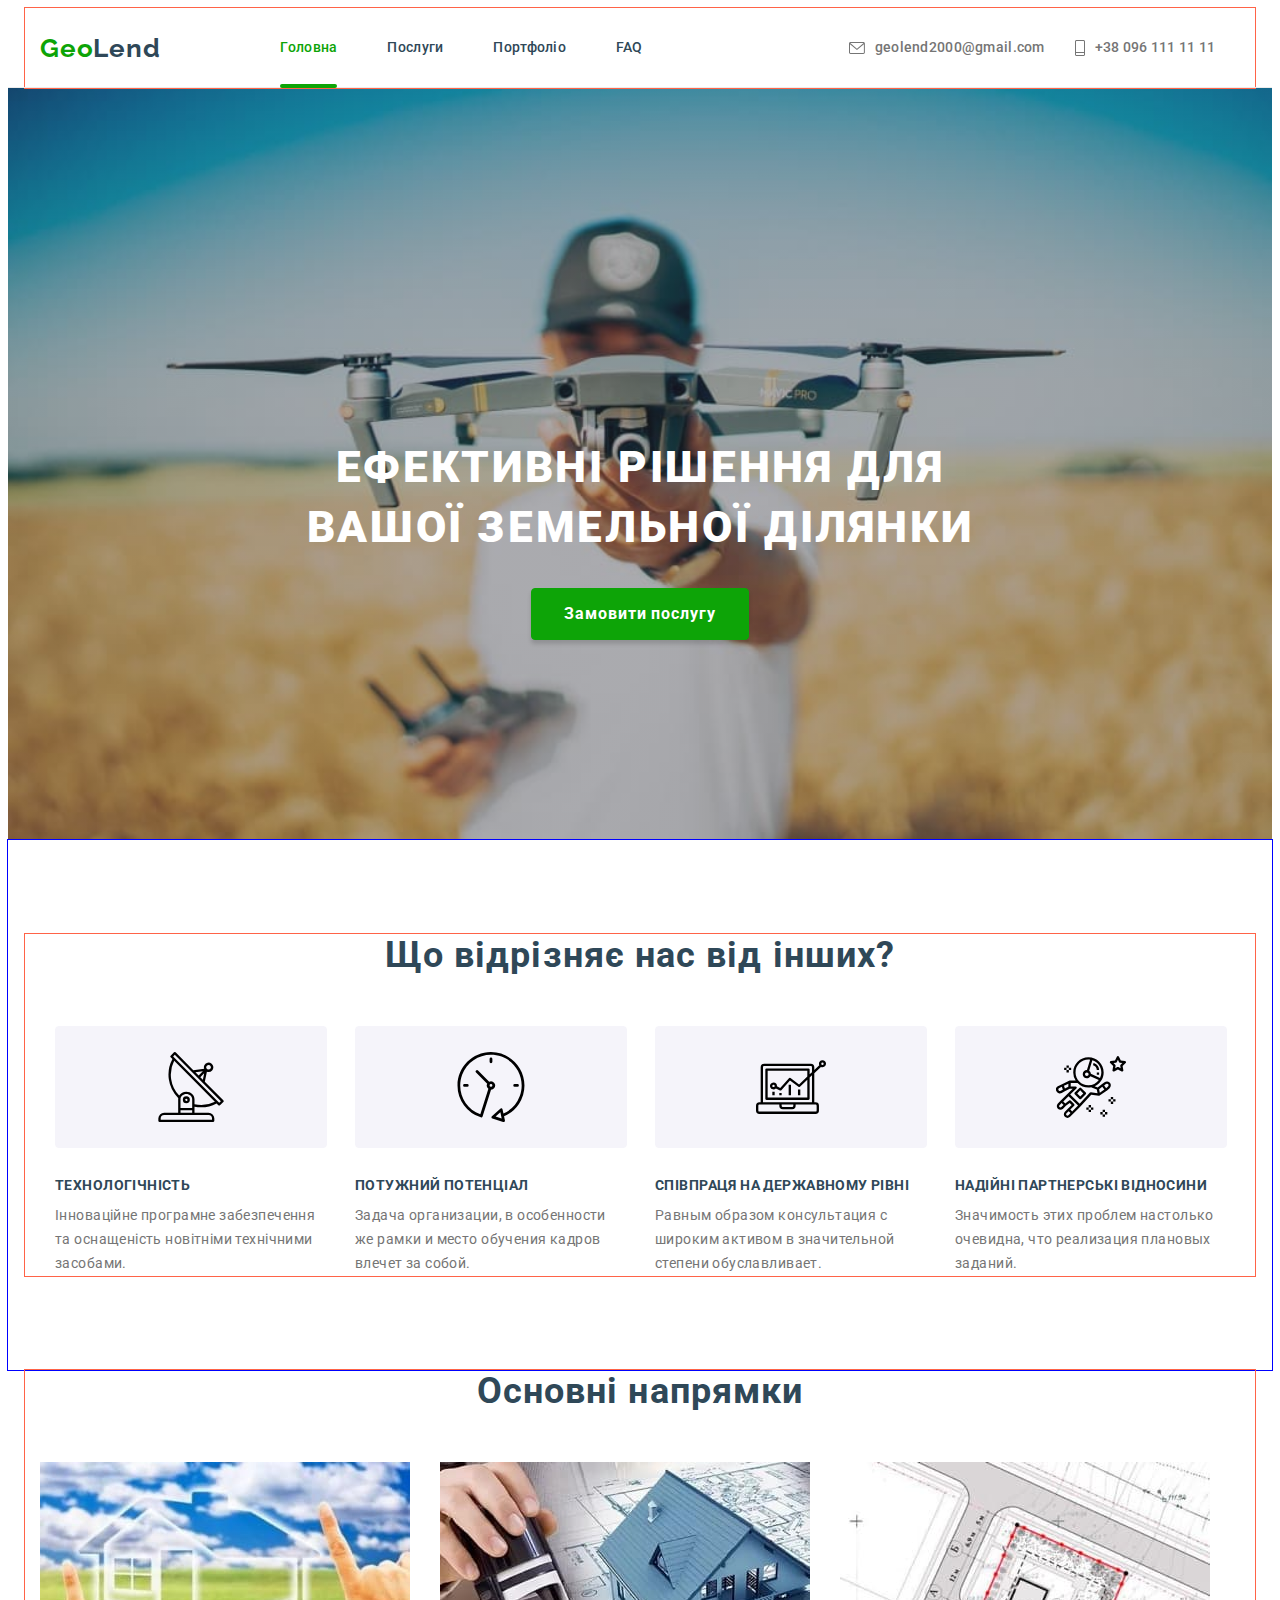
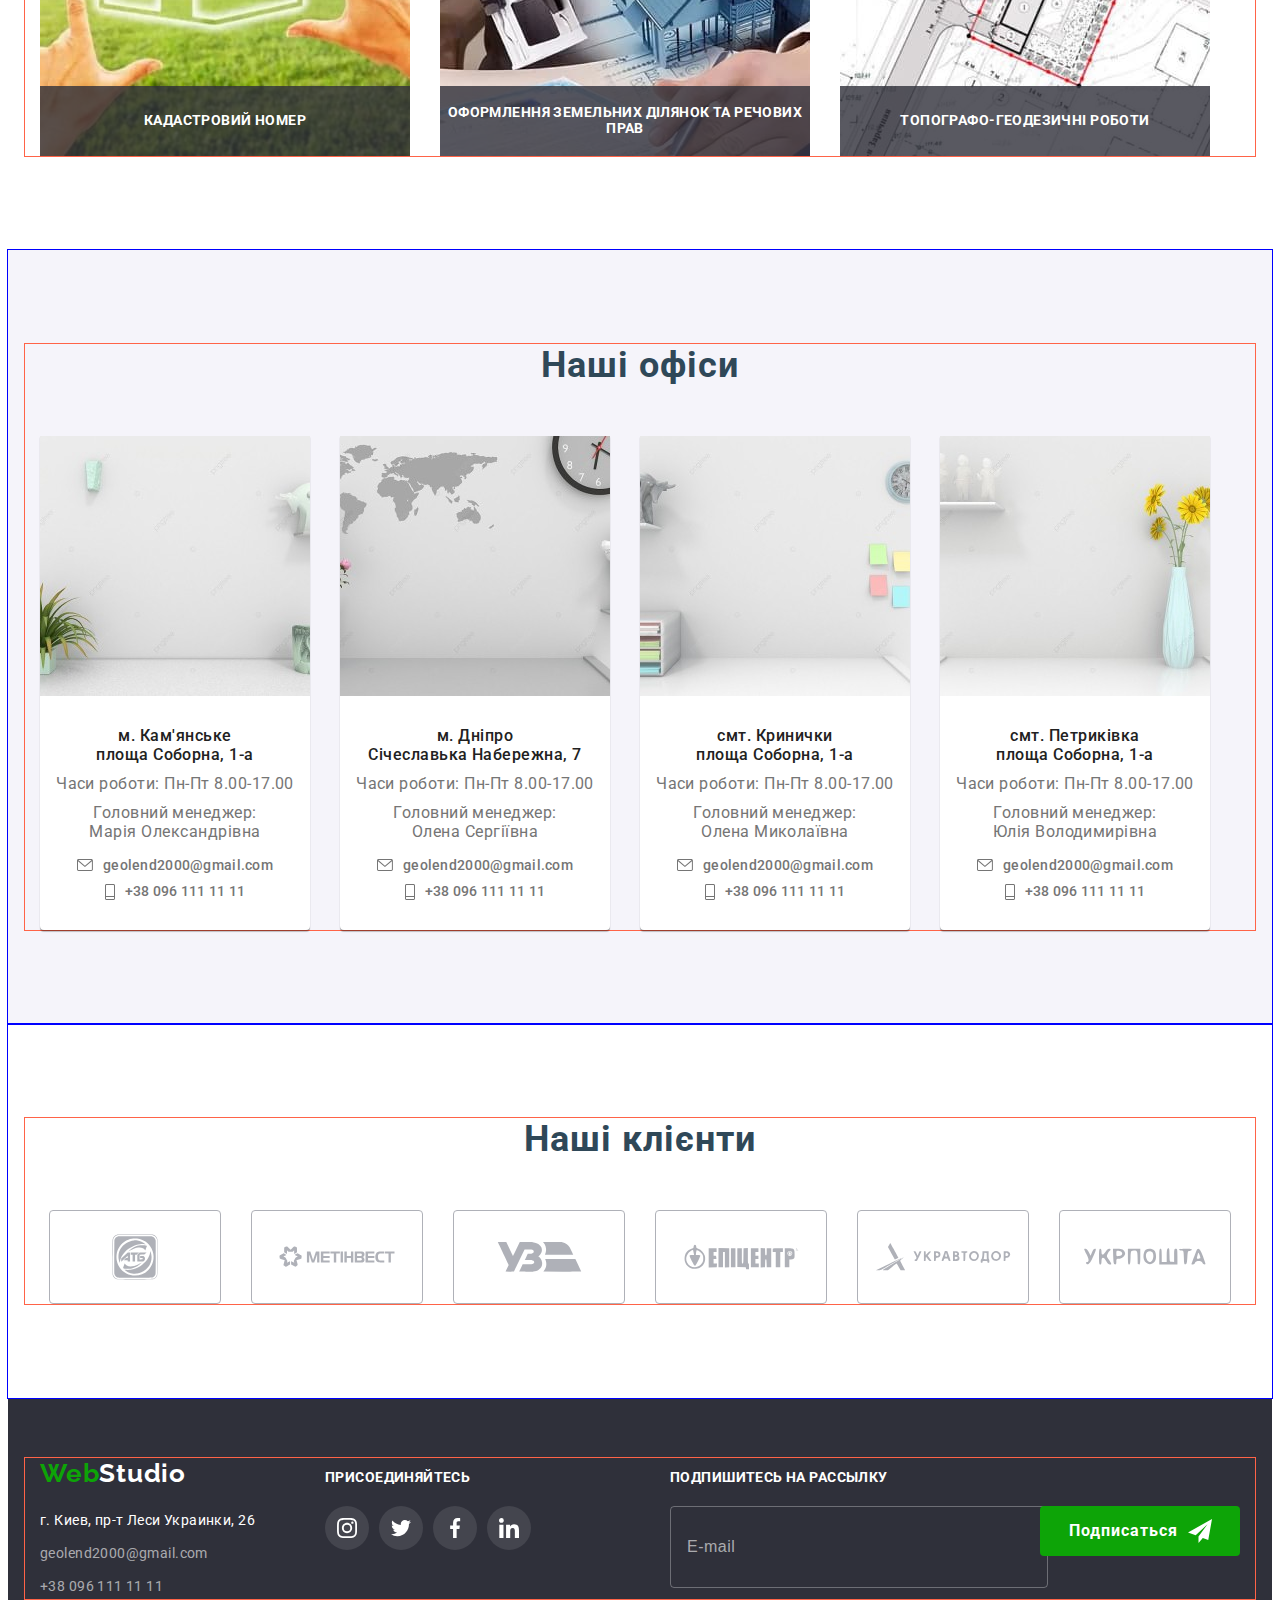
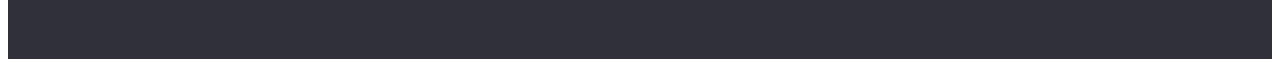
==== commit 0b0d7291: "Наши офисы в процессе" ====
--- a/index.html
+++ b/index.html
@@ -116,7 +116,7 @@
 			<!-- Секция герой -->
 			<section class="section-hero hero-bg">
 				<h1 class="hero-title">Ефективні рішення для вашої земельної ділянки</h1>
-				<button class="btn" type="button" data-modal-open>Заказать услугу</button>
+				<button class="btn" type="button" data-modal-open>Замовити послугу</button>
 			</section>
 
 			<!-- Модальное окно -->
@@ -245,10 +245,10 @@
 							<picture>								
 								<source
 									media="(min-width: 1200px)"
-									srcset="./images/work/kad-nomer.jpg 1x, ./images/work/kad-nomer@2x.jpg 2x,"
-									type="image/jpg"
-								/>
-								<img src="./images/work/kad-nomer.jpg" alt="Кадастровий номер" width="445" height="294" />
+									srcset="./images/work/kad-nomer.jpg 1x, ./images/work/kad-nomer@2x.jpg 2x"
+									type="image/jpg"
+								/>
+								<img src="./images/work/kad-nomer.jpg" alt="Кадастровий номер" width="370" height="294" />
 							</picture>
 							
 							<div class="work__box">
@@ -259,10 +259,10 @@
 							<picture>								
 								<source
 									media="(min-width: 1200px)"
-									srcset="./images/work/work-2-lg.jpg 1x, ./images/work/work-2-lg@2x.jpg 2x"
-									type="image/jpg"
-								/>
-								<img src="./images/main/img2-sq.jpg" alt="Мобильные приложения" width="370" height="294" />
+									srcset="./images/work/oformlenie.jpg 1x, ./images/work/oformlenie@2x.jpg 2x"
+									type="image/jpg"
+								/>
+								<img src="./images/work/oformlenie.jpg" alt="Оформлення земельних ділянок та речових прав" width="370" height="294" />
 							</picture>
 							
 							<div class="work__box">
@@ -273,10 +273,10 @@
 							<picture>								
 								<source
 									media="(min-width: 1200px)"
-									srcset="./images/work/work-3-lg.jpg 1x, ./images/work/work-3-lg@2x.jpg 2x"
-									type="image/jpg"
-								/>
-								<img src="./images/main/img3-sq.jpg" alt="Приложения для планшетов" width="370" height="294" />
+									srcset="./images/work/geod.jpg 1x, ./images/work/geod@2x.jpg 2x"
+									type="image/jpg"
+								/>
+								<img src="./images/work/geod.jpg" alt="Топографо-геодезичні роботи" width="370" height="294" />
 							</picture>
 							
 							<div class="work__box">
@@ -287,12 +287,13 @@
 				</div>
 			</section>
 
-			<!-- Секция наша команда -->
+			<!-- Секция наші офіси -->
 			<section class="section section-bg">
 				<div class="container">
 					<h2 class="section__title">Наші офіси</h2>
-					<ul class="workers">
-						<li class="Workers__list list">
+					<ul class="offices">
+						<li class="offices__list list">
+							<!-- <button class="btn btn__offices" type="button" data-modal-open>Замовити послугу</button> -->
 							<picture>
 								<!-- <source
 									media="(min-width: 1200px)"
@@ -301,7 +302,7 @@
 								/> -->
 								<source
 									media="(min-width: 1200px)"
-									srcset="./images/team-people/people-1-lg.jpg 1x, ./images/team-people/people-1-lg@2x.jpg 2x"
+									srcset="./images/office/dndz-lg.jpg 1x, ./images/office/dndz-lg@2x.jpg 2x"
 									type="image/jpg"
 								/>
 
@@ -313,7 +314,7 @@
 								/> -->
 								<source
 									media="(min-width: 768px)"
-									srcset="./images/team-people/people-1-md.jpg 1x, ./images/team-people/people-1-md@2x.jpg 2x"
+									srcset="./images/office/dndz-md.jpg 1x, ./images/office/dndz-md@2x.jpg 2x"
 									type="image/jpg"
 								/>
 
@@ -325,215 +326,176 @@
 								/> -->
 								<source
 									media="(max-width: 767px)"
-									srcset="./images/team-people/people-1-sm.jpg 1x, ./images/team-people/people-1-sm@2x.jpg 2x"
-									type="image/jpg"
-								/>
-								<img src="./images/main/people1-sq.jpg" alt="Игорь Демьяненко" width="450" height="460"/>
+									srcset="./images/office/dndz-sm.jpg 1x, ./images/office/dndz-sm@2x.jpg 2x"
+									type="image/jpg"
+								/>
+								<img src="./images/office/dndz.jpg" alt="Игорь Демьяненко" width="450" height="460"/>
 							</picture>
 							
-							<h3 class="workers__name">Игорь Демьяненко</h3>
-							<p class="workers__position" lang="en">Product Designer</p>
-							<ul class="social-link">
-								<li class="social-link__list list">
-									<a class="social-link__item" href="" target="_blank" rel="noopener noreferrer" aria-label="instagram">
-										<svg class="social-link__icon icon" width="20" height="20">
-											<use href="./images/icons.svg#icon-instagram-2"></use>
-										</svg>
-									</a>
-								</li>
-								<li class="social-link__list list">
-									<a class="social-link__item" href="" target="_blank" rel="noopener noreferer">
-										<svg class="social-link__icon icon" width="20" height="20">
-											<use href="./images/icons.svg#icon-twitter-1"></use>
-										</svg>
-									</a>
-								</li>
-								<li class="social-link__list list">
-									<a class="social-link__item" href="" target="_blank" rel="noopener noreferer">
-										<svg class="social-link__icon icon" width="20" height="20">
-											<use href="./images/icons.svg#icon-facebook-1"></use>
-										</svg>
-									</a>
-								</li>
-								<li class="social-link__list list">
-									<a class="social-link__item" href="" target="_blank" rel="noopener noreferer">
-										<svg class="social-link__icon icon" width="20" height="20">
-											<use href="./images/icons.svg#icon-linkedin-1"></use>
-										</svg>
-									</a>
-								</li>
-							</ul>
-						</li>
-						<li class="Workers__list list">
+							<address class="offices__address">
+								<a class="offices__map" href="https://goo.gl/maps/JaR8wPoVLPzRB4Zz6" target="_blank" rel="noopener noreferrer">м. Кам'янське<br>площа Соборна, 1-а</a>
+							</address>
+
+							<p class="offices__time-work">Часи роботи: Пн-Пт 8.00-17.00</p>
+							<P class="offices__position-name">Головний менеджер:<br>Марія Олександрівна</P>
+
+							<div>
+								<ul class="offices__contact-flex">
+									<li class="offices__header-contact list">
+										<a class="offices__contact-link selection" href="mailto:geolend2000@gmail.com"><svg class="icon icon-marg" width="16" height="12">
+												<use href="./images/icons.svg#icon-envelope"></use>
+											</svg>geolend2000@gmail.com
+										</a>
+									</li>
+									<li class="offices__header-contact list">
+										<a class="offices__contact-link selection" href="tel:+380961111111"><svg class="icon icon-marg" width="10" height="16">
+												<use href="./images/icons.svg#icon-mobile"></use>
+											</svg>+38 096 111 11 11</a>
+									</li>
+								</ul>
+							</div>
+						</li>
+
+						<li class="offices__list list">
 							<picture>								
 								<source
 									media="(min-width: 1200px)"
-									srcset="./images/team-people/people-2-lg.jpg 1x, ./images/team-people/people-2-lg@2x.jpg 2x"
+									srcset="./images/office/dp-lg.jpg 1x, ./images/office/dp-lg@2x.jpg 2x"
 									type="image/jpg"
 								/>
 
 								<!-- tablet screen -->								
 								<source
 									media="(min-width: 768px)"
-									srcset="./images/team-people/people-2-md.jpg 1x, ./images/team-people/people-2-md@2x.jpg 2x"
+									srcset="./images/office/dp-md.jpg 1x, ./images/office/dp-md@2x.jpg 2x"
 									type="image/jpg"
 								/>
 
 								<!-- mobile screen -->
 								<source
 									media="(max-width: 767px)"
-									srcset="./images/team-people/people-2-sm.jpg 1x, ./images/team-people/people-2-sm@2x.jpg 2x"
-									type="image/jpg"
-								/>
-								<img src="./images/main/people2-sq.jpg" alt="Ольга Репина" width="450" height="460"/>
+									srcset="./images/office/dp-sm.jpg 1x, ./images/office/dp-sm@2x.jpg 2x"
+									type="image/jpg"
+								/>
+								<img src="./images/office/dp.jpg" alt="Ольга Репина" width="450" height="460"/>
 							</picture>
 							
-							<h3 class="workers__name">Ольга Репина</h3>
-							<p class="workers__position" lang="en">Frontend Developer</p>
-							<ul class="social-link">
-								<li class="social-link__list list">
-									<a class="social-link__item" href="" target="_blank" rel="noopener noreferrer" aria-label="instagram">
-										<svg class="social-link__icon icon" width="20" height="20">
-											<use href="./images/icons.svg#icon-instagram-2"></use>
-										</svg>
-									</a>
-								</li>
-								<li class="social-link__list list">
-									<a class="social-link__item" href="" target="_blank" rel="noopener noreferer">
-										<svg class="social-link__icon icon" width="20" height="20">
-											<use href="./images/icons.svg#icon-twitter-1"></use>
-										</svg>
-									</a>
-								</li>
-								<li class="social-link__list list">
-									<a class="social-link__item" href="" target="_blank" rel="noopener noreferer">
-										<svg class="social-link__icon icon" width="20" height="20">
-											<use href="./images/icons.svg#icon-facebook-1"></use>
-										</svg>
-									</a>
-								</li>
-								<li class="social-link__list list">
-									<a class="social-link__item" href="" target="_blank" rel="noopener noreferer">
-										<svg class="social-link__icon icon" width="20" height="20">
-											<use href="./images/icons.svg#icon-linkedin-1"></use>
-										</svg>
-									</a>
-								</li>
-							</ul>
-						</li>
-						<li class="Workers__list list">
+							<address class="offices__address">
+								<a class="offices__map" href="https://goo.gl/maps/JaR8wPoVLPzRB4Zz6" target="_blank" rel="noopener noreferrer">м. Дніпро<br>Січеславька Набережна, 7</a>
+							</address>
+
+							<p class="offices__time-work">Часи роботи: Пн-Пт 8.00-17.00</p>
+							<P class="offices__position-name">Головний менеджер:<br>Олена Сергіївна</P>
+
+							<div>
+								<ul class="offices__contact-flex">
+									<li class="offices__header-contact list">
+										<a class="offices__contact-link selection" href="mailto:geolend2000@gmail.com"><svg class="icon icon-marg" width="16" height="12">
+												<use href="./images/icons.svg#icon-envelope"></use>
+											</svg>geolend2000@gmail.com
+										</a>
+									</li>
+									<li class="offices__header-contact list">
+										<a class="offices__contact-link selection" href="tel:+380961111111"><svg class="icon icon-marg" width="10" height="16">
+												<use href="./images/icons.svg#icon-mobile"></use>
+											</svg>+38 096 111 11 11</a>
+									</li>
+								</ul>
+							</div>
+						</li>
+						<li class="offices__list list">
 							<picture>								
 								<source
 									media="(min-width: 1200px)"
-									srcset="./images/team-people/people-3-lg.jpg 1x, ./images/team-people/people-3-lg@2x.jpg 2x"
+									srcset="./images/office/kr-lg.jpg 1x, ./images/office/kr-lg@2x.jpg 2x"
 									type="image/jpg"
 								/>
 
 								<!-- tablet screen -->								
 								<source
 									media="(min-width: 768px)"
-									srcset="./images/team-people/people-3-md.jpg 1x, ./images/team-people/people-3-md@2x.jpg 2x"
+									srcset="./images/office/kr-md.jpg 1x, ./images/office/kr-md@2x.jpg 2x"
 									type="image/jpg"
 								/>
 
 								<!-- mobile screen -->
 								<source
 									media="(max-width: 767px)"
-									srcset="./images/team-people/people-3-sm.jpg 1x, ./images/team-people/people-3-sm@2x.jpg 2x"
-									type="image/jpg"
-								/>
-								<img src="./images/main/people3-sq.jpg" alt="Николай Тарасов" width="450" height="460" />
+									srcset="./images/office/kr-sm.jpg 1x, ./images/office/kr-sm@2x.jpg 2x"
+									type="image/jpg"
+								/>
+								<img src="./images/office/kr.jpg" alt="Ольга Репина" width="450" height="460"/>
 							</picture>
 							
-							<h3 class="workers__name">Николай Тарасов</h3>
-							<p class="workers__position" lang="en">Marketing</p>
-							<ul class="social-link">
-								<li class="social-link__list list">
-									<a class="social-link__item" href="" target="_blank" rel="noopener noreferrer" aria-label="instagram">
-										<svg class="social-link__icon icon" width="20" height="20">
-											<use href="./images/icons.svg#icon-instagram-2"></use>
-										</svg>
-									</a>
-								</li>
-								<li class="social-link__list list">
-									<a class="social-link__item" href="" target="_blank" rel="noopener noreferer">
-										<svg class="social-link__icon icon" width="20" height="20">
-											<use href="./images/icons.svg#icon-twitter-1"></use>
-										</svg>
-									</a>
-								</li>
-								<li class="social-link__list list">
-									<a class="social-link__item" href="" target="_blank" rel="noopener noreferer">
-										<svg class="social-link__icon icon" width="20" height="20">
-											<use href="./images/icons.svg#icon-facebook-1"></use>
-										</svg>
-									</a>
-								</li>
-								<li class="social-link__list list">
-									<a class="social-link__item" href="" target="_blank" rel="noopener noreferer">
-										<svg class="social-link__icon icon" width="20" height="20">
-											<use href="./images/icons.svg#icon-linkedin-1"></use>
-										</svg>
-									</a>
-								</li>
-							</ul>
-						</li>
-						<li class="Workers__list list">
+							<address class="offices__address">
+								<a class="offices__map" href="https://goo.gl/maps/JaR8wPoVLPzRB4Zz6" target="_blank" rel="noopener noreferrer">смт. Кринички<br>площа Соборна, 1-а</a>
+							</address>
+
+							<p class="offices__time-work">Часи роботи: Пн-Пт 8.00-17.00</p>
+							<P class="offices__position-name">Головний менеджер:<br>Олена Миколаївна</P>
+
+							<div>
+								<ul class="offices__contact-flex">
+									<li class="offices__header-contact list">
+										<a class="offices__contact-link selection" href="mailto:geolend2000@gmail.com"><svg class="icon icon-marg" width="16" height="12">
+												<use href="./images/icons.svg#icon-envelope"></use>
+											</svg>geolend2000@gmail.com
+										</a>
+									</li>
+									<li class="offices__header-contact list">
+										<a class="offices__contact-link selection" href="tel:+380961111111"><svg class="icon icon-marg" width="10" height="16">
+												<use href="./images/icons.svg#icon-mobile"></use>
+											</svg>+38 096 111 11 11</a>
+									</li>
+								</ul>
+							</div>
+						</li>
+						<li class="offices__list list">
 							<picture>								
 								<source
 									media="(min-width: 1200px)"
-									srcset="./images/team-people/people-4-lg.jpg 1x, ./images/team-people/people-4-lg@2x.jpg 2x"
+									srcset="./images/office/pt-lg.jpg 1x, ./images/office/pt-lg@2x.jpg 2x"
 									type="image/jpg"
 								/>
 
 								<!-- tablet screen -->								
 								<source
 									media="(min-width: 768px)"
-									srcset="./images/team-people/people-4-md.jpg 1x, ./images/team-people/people-4-md@2x.jpg 2x"
+									srcset="./images/office/pt-md.jpg 1x, ./images/office/pt-md@2x.jpg 2x"
 									type="image/jpg"
 								/>
 
 								<!-- mobile screen -->
 								<source
 									media="(max-width: 767px)"
-									srcset="./images/team-people/people-4-sm.jpg 1x, ./images/team-people/people-4-sm@2x.jpg 2x"
-									type="image/jpg"
-								/>
-								<img src="./images/main/people4-sq.jpg" alt="Михаил Ермаков" width="450" height="460"/>
+									srcset="./images/office/pt-sm.jpg 1x, ./images/office/pt-sm@2x.jpg 2x"
+									type="image/jpg"
+								/>
+								<img src="./images/office/pt.jpg" alt="Ольга Репина" width="450" height="460"/>
 							</picture>
 							
-							<h3 class="workers__name">Михаил Ермаков</h3>
-							<p class="workers__position" lang="en">UI Designer</p>
-							<ul class="social-link">
-								<li class="social-link__list list">
-									<a class="social-link__item" href="" target="_blank" rel="noopener noreferrer" aria-label="instagram">
-										<svg class="social-link__icon icon" width="20" height="20">
-											<use href="./images/icons.svg#icon-instagram-2"></use>
-										</svg>
-									</a>
-								</li>
-								<li class="social-link__list list">
-									<a class="social-link__item" href="" target="_blank" rel="noopener noreferer">
-										<svg class="social-link__icon icon" width="20" height="20">
-											<use href="./images/icons.svg#icon-twitter-1"></use>
-										</svg>
-									</a>
-								</li>
-								<li class="social-link__list list">
-									<a class="social-link__item" href="" target="_blank" rel="noopener noreferer">
-										<svg class="social-link__icon icon" width="20" height="20">
-											<use href="./images/icons.svg#icon-facebook-1"></use>
-										</svg>
-									</a>
-								</li>
-								<li class="social-link__list list">
-									<a class="social-link__item" href="" target="_blank" rel="noopener noreferer">
-										<svg class="social-link__icon icon" width="20" height="20">
-											<use href="./images/icons.svg#icon-linkedin-1"></use>
-										</svg>
-									</a>
-								</li>
-							</ul>
+							<address class="offices__address">
+								<a class="offices__map" href="https://goo.gl/maps/JaR8wPoVLPzRB4Zz6" target="_blank" rel="noopener noreferrer">смт. Петриківка<br>площа Соборна, 1-а</a>
+							</address>
+
+							<p class="offices__time-work">Часи роботи: Пн-Пт 8.00-17.00</p>
+							<P class="offices__position-name">Головний менеджер:<br>Юлія Володимирівна</P>
+
+							<div>
+								<ul class="offices__contact-flex">
+									<li class="offices__header-contact list">
+										<a class="offices__contact-link selection" href="mailto:geolend2000@gmail.com"><svg class="icon icon-marg" width="16" height="12">
+												<use href="./images/icons.svg#icon-envelope"></use>
+											</svg>geolend2000@gmail.com
+										</a>
+									</li>
+									<li class="offices__header-contact list">
+										<a class="offices__contact-link selection" href="tel:+380961111111"><svg class="icon icon-marg" width="10" height="16">
+												<use href="./images/icons.svg#icon-mobile"></use>
+											</svg>+38 096 111 11 11</a>
+									</li>
+								</ul>
+							</div>
 						</li>
 					</ul>
 				</div>
@@ -599,7 +561,7 @@
 					<span></span>Web<span class="logo-second-white">Studio</span></span>
 					</a>
 					<address class="footer-address">
-					<a class="adress" href="https://goo.gl/maps/JaR8wPoVLPzRB4Zz6" target="_blank" rel="noopener noreferrer">
+					<a class="address" href="https://goo.gl/maps/JaR8wPoVLPzRB4Zz6" target="_blank" rel="noopener noreferrer">
 						г. Киев, пр-т Леси Украинки, 26
 					</a>
 					</address>
--- a/css/main.min.css
+++ b/css/main.min.css
@@ -1 +1 @@
-:root{--dominant-font: "Roboto";--secondary-font: "Raleway";--dominant-color: #757575;--secondary-color: #2f4858;--accent-color: #0da407;--main-transition: 250ms cubic-bezier(0.4, 0, 0.2, 1)}.visually-hidden{position:absolute;white-space:nowrap;width:1px;height:1px;overflow:hidden;border:0;padding:0;clip:rect(0 0 0 0);-webkit-clip-path:inset(50%);clip-path:inset(50%);margin:-1px}h1,h2,h3,h4,h5,h6,p,ul{margin:0;padding:0}img{display:block;max-width:100%;height:auto}.list{list-style-type:none;margin:0;padding:0;text-decoration:none}.flex{display:-webkit-box;display:-ms-flexbox;display:flex;-webkit-box-align:center;-ms-flex-align:center;align-items:center}body{font-family:var(--dominant-font),sans-serif;font-size:14px}.btn{display:inline-block;border-radius:4px;border:1px solid var(--accent-color);padding:10px 32px;min-width:200px;-webkit-box-shadow:0 4px 4px rgba(0,0,0,.15);box-shadow:0 4px 4px rgba(0,0,0,.15);font-family:inherit;font-weight:700;font-size:16px;line-height:1.88;letter-spacing:.06em;color:#fff;background:var(--accent-color)}.btn:hover,.btn:focus{cursor:pointer}.btn-filter{display:block;padding:6px 22px;border-radius:4px;border:none;font-family:var(--dominant-font),sans-serif;font-weight:500;font-size:16px;line-height:1.63;letter-spacing:.03em;color:var(--secondary-color);background:#f5f4fa;-webkit-transition:color var(--main-transition),background-color var(--main-transition);transition:color var(--main-transition),background-color var(--main-transition)}.btn-filter:hover,.btn-filter:focus{cursor:pointer;color:#fff;background-color:var(--accent-color);-webkit-box-shadow:0px 2px 2px rgba(0,0,0,.12),0px 1px 2px rgba(0,0,0,.08),0px 3px 1px rgba(0,0,0,.1);box-shadow:0px 2px 2px rgba(0,0,0,.12),0px 1px 2px rgba(0,0,0,.08),0px 3px 1px rgba(0,0,0,.1)}.btn-form-total{display:-webkit-box;display:-ms-flexbox;display:flex;-webkit-box-pack:center;-ms-flex-pack:center;justify-content:center;margin-top:30px}.btn-form{padding:10px 55px;font-family:inherit;font-weight:700;font-size:16px;line-height:1.87;letter-spacing:.06em;color:#fff;background-color:#2196f3;border-radius:4px;border:none;-webkit-box-shadow:0px 4px 4px rgba(0,0,0,.15);box-shadow:0px 4px 4px rgba(0,0,0,.15);-webkit-transition:background-color var(--main-transition);transition:background-color var(--main-transition)}.btn-form:hover,.btn-form:focus{cursor:pointer;background-color:#188ce8}.section{padding:60px 0;outline:1px solid blue}@media screen and (min-width: 1200px){.section{padding:94px 0}}.section__title{font-weight:700;margin-bottom:30px;font-size:28px;line-height:1.18;text-align:center;letter-spacing:.03em;color:var(--secondary-color)}@media screen and (min-width: 1200px){.section__title{margin-bottom:50px;font-size:36px;line-height:1.17;text-align:center;letter-spacing:.03em}}.section-bg{background:#f5f4fa}.section-work{padding-bottom:94px}@media screen and (max-width: 1199px){.section-work{display:none}}.container{width:100%;padding:0 15px;margin-left:auto;margin-right:auto;outline:1px solid tomato}@media screen and (min-width: 480px){.container{max-width:480px}}@media screen and (min-width: 768px){.container{max-width:768px}}@media screen and (min-width: 1200px){.container{max-width:1200px}}.social-link{display:-webkit-box;display:-ms-flexbox;display:flex;-webkit-box-pack:center;-ms-flex-pack:center;justify-content:center;-ms-flex-line-pack:center;align-content:center}.social-link__list:not(:first-child){margin-left:10px}.social-link__item{display:-webkit-box;display:-ms-flexbox;display:flex;-webkit-box-align:center;-ms-flex-align:center;align-items:center;-webkit-box-pack:center;-ms-flex-pack:center;justify-content:center;background-color:#fff;border-radius:50%;width:44px;height:44px;-webkit-transition:color var(--main-transition),background-color var(--main-transition);transition:color var(--main-transition),background-color var(--main-transition);color:#afb1b8}a.current-link{color:var(--accent-color)}.current-link{position:relative}@media screen and (min-width: 768px){.current-link::after{content:"";position:absolute;bottom:0;left:0;z-index:1;border-radius:2px;display:block;width:100%;height:4px;background-color:var(--accent-color)}}.only-border{position:absolute;bottom:0;display:block;width:100%;height:1px;background-color:#ececec}.social-link__item:hover,.social-link__item:focus{color:#fff;background-color:var(--accent-color)}.icon{fill:currentColor}.item-footer:hover,.item-footer:focus{background-color:var(--accent-color)}.icon-footer{fill:currentColor}.logo{display:block;text-decoration:none}.logo-first{font-family:"Raleway",sans-serif;font-weight:700;font-size:24px;line-height:1.17;letter-spacing:.03em;color:var(--accent-color)}@media screen and (min-width: 1200px){.logo-first{font-size:26px;line-height:1.19}}.logo-second{font-family:"Raleway",sans-serif;font-weight:700;font-size:24px;line-height:1.17;letter-spacing:.03em;text-decoration:none;color:var(--secondary-color)}@media screen and (min-width: 1200px){.logo-second{font-size:26px;line-height:1.19}}.logo-second-white{font-family:"Raleway",sans-serif;font-weight:700;font-size:24px;line-height:1.17;letter-spacing:.03em;text-decoration:none;color:#fff}@media screen and (min-width: 1200px){.logo-second-white{font-size:26px;line-height:1.19}}.logo-footer{text-decoration:none}@media screen and (max-width: 1199px){.logo-footer{text-align:center}}.mobile-menu__btn{background-color:rgba(0,0,0,0);border:none;width:40px;height:40px;display:-webkit-box;display:-ms-flexbox;display:flex;-webkit-box-pack:center;-ms-flex-pack:center;justify-content:center;-webkit-box-align:center;-ms-flex-align:center;align-items:center;margin-right:0;margin-left:auto;padding:0;z-index:100;-webkit-transition:color var(--main-transition);transition:color var(--main-transition)}@media screen and (min-width: 768px){.mobile-menu__btn{display:none}}.mobile-menu__open{fill:currentColor}.mobile-menu__close{opacity:0;fill:currentColor}.mobile-menu__btn.is-open .mobile-menu__open{opacity:0;-webkit-transition:var(--main-transition);transition:var(--main-transition)}.mobile-menu__btn.is-open .mobile-menu__close{opacity:1;-webkit-transition:var(--main-transition);transition:var(--main-transition)}.mobile-menu__btn:hover .mobile-menu__open,.mobile-menu__btn:hover .mobile-menu__close{color:var(--accent-color);cursor:pointer}.mobile-menu{position:fixed;top:0;left:0;width:100vw;height:100vh;padding:48px 0;padding-left:40px;display:-webkit-box;display:-ms-flexbox;display:flex;-webkit-box-orient:vertical;-webkit-box-direction:normal;-ms-flex-direction:column;flex-direction:column;z-index:10;background-color:#fff;-webkit-transform:translateX(100%);transform:translateX(100%);-webkit-transition:-webkit-transform var(--main-transition);transition:-webkit-transform var(--main-transition);transition:transform var(--main-transition);transition:transform var(--main-transition), -webkit-transform var(--main-transition)}.mobile-menu.is-open{-webkit-transform:translateX(0);transform:translateX(0)}@media screen and (min-width: 768px){.mobile-menu{display:none}}.mobile-menu__nav-list{margin-bottom:auto;display:-webkit-box;display:-ms-flexbox;display:flex;-webkit-box-orient:vertical;-webkit-box-direction:normal;-ms-flex-direction:column;flex-direction:column;gap:32px}.mobile-menu__nav-link{font-weight:500;font-size:40px;line-height:1.18;letter-spacing:.02em;color:var(--secondary-color)}.mobile-menu__nav-link:hover,.mobile-menu__nav-link:focus{cursor:pointer}.mobile-menu__contact-list{display:-webkit-box;display:-ms-flexbox;display:flex;-webkit-box-orient:vertical;-webkit-box-direction:normal;-ms-flex-direction:column;flex-direction:column;gap:32px}.mobile-menu__contact-link--blue{font-weight:500;font-size:34px;line-height:1.17;letter-spacing:.02em;color:var(--accent-color)}.mobile-menu__contact-link--blue:hover,.mobile-menu__contact-link--blue:focus{cursor:pointer}.mobile-menu__contact-link{font-weight:500;font-size:24px;line-height:1.17;letter-spacing:.02em;color:var(--dominant-color)}.mobile-menu__contact-link:hover,.mobile-menu__contact-link:focus{cursor:pointer}.mobile-menu__social-list{margin-top:64px;display:-webkit-box;display:-ms-flexbox;display:flex;-webkit-box-pack:left;-ms-flex-pack:left;justify-content:left;-ms-flex-wrap:wrap;flex-wrap:wrap;gap:10px}.mobile-menu__social-link{font-weight:500;font-size:18px;line-height:1.22;letter-spacing:.02em;color:var(--accent-color)}.mobile-menu__social-link:hover,.mobile-menu__social-link:focus{cursor:pointer}.mobile-menu__social-item:not(:last-child){border-right:1px solid var(--secondary-color);padding-right:10px}.clients{display:-webkit-box;display:-ms-flexbox;display:flex;-ms-flex-wrap:wrap;flex-wrap:wrap;gap:30px;-webkit-box-pack:center;-ms-flex-pack:center;justify-content:center}.clients__item{display:-webkit-box;display:-ms-flexbox;display:flex;-webkit-box-align:center;-ms-flex-align:center;align-items:center;background-color:#fff;-webkit-box-pack:center;-ms-flex-pack:center;justify-content:center;border-radius:4px;border:1px solid #afb1b8;-webkit-transition:color var(--main-transition),border-color var(--main-transition);transition:color var(--main-transition),border-color var(--main-transition);color:#afb1b8}.clients__item:hover,.clients__item:focus{color:var(--accent-color);border-color:var(--accent-color)}@media screen and (max-width: 767px){.clients__item{width:210px;height:92px}}@media screen and (min-width: 768px){.clients__item{width:226px;height:92px}}@media screen and (min-width: 1200px){.clients__item{width:170px;height:92px}}.clients__list:hover,.clients__list:focus{color:var(--accent-color);border-color:var(--accent-color)}.section-footer{padding:60px 0}.adress{letter-spacing:.03em;text-decoration:none;font-style:normal;line-height:1.71;color:#fff}.footer-contact-link{line-height:1.71;letter-spacing:.03em;-webkit-text-decoration-line:none;text-decoration-line:none;color:rgba(255,255,255,.6)}.footer-address{margin-top:20px;margin-bottom:8px;text-align:center}@media screen and (min-width: 1200px){.footer-address{margin-bottom:9px}}.footer-list{display:-webkit-box;display:-ms-flexbox;display:flex;-webkit-box-orient:vertical;-webkit-box-direction:normal;-ms-flex-direction:column;flex-direction:column;gap:8px}@media screen and (max-width: 1199px){.footer-list>.list{text-align:center}}@media screen and (min-width: 1200px){.footer-list{gap:9px}}.container-footer{display:-webkit-box;display:-ms-flexbox;display:flex;-webkit-box-pack:center;-ms-flex-pack:center;justify-content:center}@media screen and (max-width: 767px){.container-footer{-webkit-box-orient:vertical;-webkit-box-direction:normal;-ms-flex-direction:column;flex-direction:column}}@media screen and (min-width: 768px)and (max-width: 1199px){.container-footer{-ms-flex-wrap:wrap;flex-wrap:wrap}}@media screen and (max-width: 1199px){.container-footer1{display:-webkit-box;display:-ms-flexbox;display:flex;-webkit-box-orient:vertical;-webkit-box-direction:normal;-ms-flex-direction:column;flex-direction:column;-webkit-box-pack:center;-ms-flex-pack:center;justify-content:center}}@media screen and (max-width: 767px){.container-footer2{margin:60px 0}}@media screen and (min-width: 768px){.container-footer2{margin-left:165px}}@media screen and (min-width: 1200px){.container-footer2{margin-left:70px}}.footer-title{margin-bottom:20px;text-transform:uppercase;font-size:14px;font-weight:700;line-height:1.14;letter-spacing:.03em;text-align:center;color:#fff}@media screen and (min-width: 768px){.footer-title{margin-top:5px}}@media screen and (min-width: 1200px){.footer-title{margin-top:12px;text-align:left}}.item-footer{display:-webkit-box;display:-ms-flexbox;display:flex;-webkit-box-align:center;-ms-flex-align:center;align-items:center;-webkit-box-pack:center;-ms-flex-pack:center;justify-content:center;background-color:rgba(255,255,255,.1);border-radius:50%;width:44px;height:44px;-webkit-transition:background-color var(--main-transition);transition:background-color var(--main-transition);color:#fff}@media screen and (min-width: 768px)and (max-width: 1199px){.container-footer3{margin-top:60px}}@media screen and (min-width: 1200px){.container-footer3{margin-left:auto;margin-right:0}}.container-footer-form{display:-webkit-box;display:-ms-flexbox;display:flex;outline:none}@media screen and (max-width: 1199px){.container-footer-form{-webkit-box-orient:vertical;-webkit-box-direction:normal;-ms-flex-direction:column;flex-direction:column;-webkit-box-pack:center;-ms-flex-pack:center;justify-content:center}}.footer-label-form{display:block;outline:none}@media screen and (max-width: 479px){.footer-label-form{width:100%;height:50px}}@media screen and (min-width: 480px){.footer-label-form{width:450px;height:50px}}@media screen and (min-width: 1200px){.footer-label-form{width:358px;height:50px;margin-right:12px}}.footer-form{display:block;width:100%;height:100%;padding-top:15px;padding-bottom:15px;padding-left:16px;border:1px solid rgba(255,255,255,.3);background-color:rgba(0,0,0,0);border-radius:4px;outline:rgba(0,0,0,0);font-size:16px;line-height:1.25;letter-spacing:.03em;color:rgba(255,255,255,.6)}.footer-form::-webkit-input-placeholder{font-size:16px;line-height:1.25;letter-spacing:.03em;color:rgba(255,255,255,.6)}.footer-form::-moz-placeholder{font-size:16px;line-height:1.25;letter-spacing:.03em;color:rgba(255,255,255,.6)}.footer-form:-ms-input-placeholder{font-size:16px;line-height:1.25;letter-spacing:.03em;color:rgba(255,255,255,.6)}.footer-form::-ms-input-placeholder{font-size:16px;line-height:1.25;letter-spacing:.03em;color:rgba(255,255,255,.6)}.footer-form::placeholder{font-size:16px;line-height:1.25;letter-spacing:.03em;color:rgba(255,255,255,.6)}.footer-btn-form{width:200px;position:relative;display:block;padding:10px 62px 10px 29px;font-family:inherit;font-weight:700;font-size:16px;line-height:1.87;letter-spacing:.06em;color:#fff;background-color:var(--accent-color);border:none;border-radius:4px}@media screen and (max-width: 1199px){.footer-btn-form{margin-top:20px;margin-left:auto;margin-right:auto}}.icon-footer-telegram{position:absolute;top:13px;left:148px}.footer-btn-form:hover,.footer-btn-form:focus{cursor:pointer}.header{position:relative}.mobile__logo{padding:16px 0}.nav-link{display:block;padding:32px 0;font-weight:500;line-height:1.14;letter-spacing:.02em;text-decoration:none;color:var(--secondary-color)}.selection{-webkit-transition:color var(--main-transition);transition:color var(--main-transition)}.selection:hover,.selection:focus{color:var(--accent-color)}.contact-link{display:-webkit-box;display:-ms-flexbox;display:flex;-webkit-box-align:center;-ms-flex-align:center;align-items:center;font-weight:500;font-size:12px;line-height:1.17;letter-spacing:.02em;text-decoration:none;color:var(--dominant-color)}@media screen and (min-width: 1200px){.contact-link{padding:32px 0;font-size:14px;line-height:1.14}}.icon-marg{margin-right:10px;fill:currentColor}.contact-flex{display:-webkit-box;display:-ms-flexbox;display:flex;padding:0}@media screen and (max-width: 767px){.contact-flex{display:none}}@media screen and (min-width: 768px)and (max-width: 1199px){.contact-flex{-webkit-box-orient:vertical;-webkit-box-direction:normal;-ms-flex-direction:column;flex-direction:column;margin-left:94px;gap:10px}}@media screen and (min-width: 1200px){.contact-flex{margin:0 0 0 206px;gap:30px}}@media screen and (max-width: 767px){.nav-header{display:none}}@media screen and (min-width: 768px){.nav-header{margin:0 0 0 42px}}@media screen and (min-width: 1200px){.nav-header{margin:0 0 0 120px}}.nav-flex{display:-webkit-box;display:-ms-flexbox;display:flex}.nav-flex .list{margin-right:40px}@media screen and (min-width: 1200px){.nav-flex .list{margin-right:50px}}.nav-flex .list:last-child{margin-right:0}.section-hero{padding-top:118px;padding-bottom:118px}@media screen and (min-width: 1200px){.section-hero{padding-top:200px;padding-bottom:200px}}.hero-bg,.footer-bg{background-color:#2f303a}.hero-bg{text-align:center;background-repeat:no-repeat;background-position:center;background-size:cover;background-image:-webkit-gradient(linear, left top, right top, from(rgba(47, 48, 58, 0.4)), to(rgba(47, 48, 58, 0.4))),url(../images/hero/david-henrichs-72AYEEBJpz4-unsplash_sm.jpg);background-image:linear-gradient(to right, rgba(47, 48, 58, 0.4), rgba(47, 48, 58, 0.4)),url(../images/hero/david-henrichs-72AYEEBJpz4-unsplash_sm.jpg)}@media(min-device-pixel-ratio: 2),(-webkit-min-device-pixel-ratio: 2),(min-resolution: 192dpi),(min-resolution: 2dppx){.hero-bg{background-image:-webkit-gradient(linear, left top, right top, from(rgba(47, 48, 58, 0.4)), to(rgba(47, 48, 58, 0.4))),url(../images/hero/david-henrichs-72AYEEBJpz4-unsplash_sm@2.jpg);background-image:linear-gradient(to right, rgba(47, 48, 58, 0.4), rgba(47, 48, 58, 0.4)),url(../images/hero/david-henrichs-72AYEEBJpz4-unsplash_sm@2.jpg)}}@media screen and (min-width: 768px){.hero-bg{background-image:-webkit-gradient(linear, left top, right top, from(rgba(47, 48, 58, 0.4)), to(rgba(47, 48, 58, 0.4))),url(../images/hero/david-henrichs-72AYEEBJpz4-unsplash_md.jpg);background-image:linear-gradient(to right, rgba(47, 48, 58, 0.4), rgba(47, 48, 58, 0.4)),url(../images/hero/david-henrichs-72AYEEBJpz4-unsplash_md.jpg)}}@media screen and (min-width: 768px)and (min-device-pixel-ratio: 2),screen and (min-width: 768px)and (-webkit-min-device-pixel-ratio: 2),screen and (min-width: 768px)and (min-resolution: 192dpi),screen and (min-width: 768px)and (min-resolution: 2dppx){.hero-bg{background-image:-webkit-gradient(linear, left top, right top, from(rgba(47, 48, 58, 0.4)), to(rgba(47, 48, 58, 0.4))),url(../images/hero/david-henrichs-72AYEEBJpz4-unsplash_md@2.jpg);background-image:linear-gradient(to right, rgba(47, 48, 58, 0.4), rgba(47, 48, 58, 0.4)),url(../images/hero/david-henrichs-72AYEEBJpz4-unsplash_md@2.jpg)}}@media screen and (min-width: 1200px){.hero-bg{background-image:-webkit-gradient(linear, left top, right top, from(rgba(47, 48, 58, 0.4)), to(rgba(47, 48, 58, 0.4))),url(../images/hero/david-henrichs-72AYEEBJpz4-unsplash_lg.jpg);background-image:linear-gradient(to right, rgba(47, 48, 58, 0.4), rgba(47, 48, 58, 0.4)),url(../images/hero/david-henrichs-72AYEEBJpz4-unsplash_lg.jpg)}}@media screen and (min-width: 1200px)and (min-device-pixel-ratio: 2),screen and (min-width: 1200px)and (-webkit-min-device-pixel-ratio: 2),screen and (min-width: 1200px)and (min-resolution: 192dpi),screen and (min-width: 1200px)and (min-resolution: 2dppx){.hero-bg{background-image:-webkit-gradient(linear, left top, right top, from(rgba(47, 48, 58, 0.4)), to(rgba(47, 48, 58, 0.4))),url(../images/hero/david-henrichs-72AYEEBJpz4-unsplash_lg@2.jpg);background-image:linear-gradient(to right, rgba(47, 48, 58, 0.4), rgba(47, 48, 58, 0.4)),url(../images/hero/david-henrichs-72AYEEBJpz4-unsplash_lg@2.jpg)}}.hero-title{margin-left:auto;margin-right:auto;margin-bottom:30px;margin-top:150px;font-weight:900;font-size:26px;line-height:1.62;letter-spacing:.06em;text-transform:uppercase;color:#fff}@media screen and (max-width: 479px){.hero-title{width:100%}}@media screen and (min-width: 480px){.hero-title{width:360px}}@media screen and (min-width: 1200px){.hero-title{width:696px;font-size:44px;line-height:1.36}}.appearance-none{-moz-appearance:none;-webkit-appearance:none;appearance:none}.title-form{font-size:20px;line-height:1.5;letter-spacing:.03em;color:var(--secondary-color);text-align:center;margin-bottom:12px}@media screen and (min-width: 1200px){.title-form{line-height:1.15}}.total-form{display:block}.label-form{display:-webkit-box;display:-ms-flexbox;display:flex;width:448px}.text-form{display:block;margin-bottom:4px;font-size:12px;line-height:1.17;letter-spacing:.01em;color:var(--dominant-color)}.container-item-form{position:relative;display:-webkit-box;display:-ms-flexbox;display:flex;height:40px;margin-bottom:10px}@media screen and (max-width: 479px){.container-item-form{width:100%}}@media screen and (min-width: 480px){.container-item-form{width:370px}}@media screen and (min-width: 1200px){.container-item-form{width:448px}}.input-form{display:block;width:100%;height:100%;padding-left:42px;border:1px solid rgba(33,33,33,.2);outline:rgba(0,0,0,0);border-radius:4px;-webkit-transition:border-color var(--main-transition);transition:border-color var(--main-transition)}.input-form:focus,.textarea-form:focus{border-color:var(--accent-color);cursor:pointer}.textarea-form:not(:-moz-placeholder-shown){border-color:var(--accent-color);cursor:pointer}.textarea-form:not(:-ms-input-placeholder){border-color:var(--accent-color);cursor:pointer}.textarea-form:not(:placeholder-shown){border-color:var(--accent-color);cursor:pointer}.input-form:focus+.icon-form{color:var(--accent-color)}.textarea-form{display:block;resize:none;width:100%;height:120px;margin-bottom:20px;padding:12px 16px;font-size:14px;line-height:1.14;letter-spacing:.01em;border-color:rgba(33,33,33,.2);border-radius:4px;outline:rgba(0,0,0,0)}@media screen and (min-width: 1200px){.textarea-form{font-size:12px;line-height:1.17}}.textarea-form::-webkit-input-placeholder{font-size:14px;line-height:1.14;letter-spacing:.01em;color:rgba(117,117,117,.5)}.textarea-form::-moz-placeholder{font-size:14px;line-height:1.14;letter-spacing:.01em;color:rgba(117,117,117,.5)}.textarea-form:-ms-input-placeholder{font-size:14px;line-height:1.14;letter-spacing:.01em;color:rgba(117,117,117,.5)}.textarea-form::-ms-input-placeholder{font-size:14px;line-height:1.14;letter-spacing:.01em;color:rgba(117,117,117,.5)}.textarea-form::placeholder{font-size:14px;line-height:1.14;letter-spacing:.01em;color:rgba(117,117,117,.5)}@media screen and (min-width: 1200px){.textarea-form::-webkit-input-placeholder{font-size:12px;line-height:1.17}.textarea-form::-moz-placeholder{font-size:12px;line-height:1.17}.textarea-form:-ms-input-placeholder{font-size:12px;line-height:1.17}.textarea-form::-ms-input-placeholder{font-size:12px;line-height:1.17}.textarea-form::placeholder{font-size:12px;line-height:1.17}}.icon-form{display:block;position:absolute;top:14px;left:15px;fill:currentColor}.text-form-checkbox{-webkit-box-align:center;-ms-flex-align:center;align-items:center;font-size:12px;line-height:1.17;letter-spacing:.03em;color:#757575}@media screen and (max-width: 479px){.text-form-checkbox{display:inline-block;text-align:justify}}@media screen and (min-width: 480px){.text-form-checkbox{display:-webkit-box;display:-ms-flexbox;display:flex}}@media screen and (min-width: 1200px){.text-form-checkbox{font-size:14px;line-height:1.71}}.text-form-blue{margin-left:3px;font-size:12px;line-height:1.17;letter-spacing:.03em;color:#2196f3;text-decoration:underline}@media screen and (min-width: 1200px){.text-form-blue{font-size:14px;line-height:1.71}}.input-form-checkbox{display:block;margin-right:7px}.form-checkbox-custom{display:-webkit-inline-box;display:-ms-inline-flexbox;display:inline-flex;-webkit-box-pack:center;-ms-flex-pack:center;justify-content:center;-webkit-box-align:center;-ms-flex-align:center;align-items:center;margin-right:7px;width:16px;height:15px;border-radius:2px;border:2px solid var(--secondary-color);-webkit-transition:background-color var(--main-transition),border var(--main-transition);transition:background-color var(--main-transition),border var(--main-transition)}.form-checkbox-icon{fill:#fff}.input-form-checkbox:checked+.form-checkbox-custom{background-color:var(--accent-color);border:rgba(0,0,0,0)}.backdrop{position:fixed;top:0;left:0;width:100%;height:100%;opacity:1;visibility:visible;pointer-events:initial;z-index:1000;-webkit-transition:opacity var(--main-transition),visibility var(--main-transition),-webkit-transform var(--main-transition);transition:opacity var(--main-transition),visibility var(--main-transition),-webkit-transform var(--main-transition);transition:opacity var(--main-transition),visibility var(--main-transition),transform var(--main-transition);transition:opacity var(--main-transition),visibility var(--main-transition),transform var(--main-transition),-webkit-transform var(--main-transition);-webkit-transform:scale(1);transform:scale(1);background-color:rgba(0,0,0,.2)}.backdrop.is-hidden{opacity:0;visibility:hidden;pointer-events:none;-webkit-transform:scale(1.1);transform:scale(1.1)}.modal{position:absolute;padding:40px;top:50%;left:50%;-webkit-transform:translate(-50%, -50%);transform:translate(-50%, -50%);height:609px;background-color:#fff;border-radius:4px;-webkit-box-shadow:0px 2px 1px rgba(0,0,0,.2),0px 1px 1px rgba(0,0,0,.14),0px 1px 3px rgba(0,0,0,.12);box-shadow:0px 2px 1px rgba(0,0,0,.2),0px 1px 1px rgba(0,0,0,.14),0px 1px 3px rgba(0,0,0,.12)}@media screen and (max-width: 479px){.modal{width:100%;height:609px}}@media screen and (min-width: 480px){.modal{width:450px;height:609px}}@media screen and (min-width: 1200px){.modal{width:528px;height:581px}}.modal-close-btn{position:absolute;top:0;right:0;display:-webkit-box;display:-ms-flexbox;display:flex;-webkit-box-pack:center;-ms-flex-pack:center;justify-content:center;-webkit-box-align:center;-ms-flex-align:center;align-items:center;width:30px;height:30px;margin-top:8px;margin-right:8px;padding:0;border-radius:50%;border-color:rgba(0,0,0,.1);background-color:rgba(0,0,0,0);cursor:pointer;-webkit-transition:color var(--main-transition);transition:color var(--main-transition)}.modal-close-svg{fill:currentColor}.modal-close-btn:hover>.modal-close-svg,.modal-close-btn:focus>.modal-close-svg{color:var(--accent-color)}.workers{gap:30px}@media screen and (max-width: 767px){.workers{display:-webkit-box;display:-ms-flexbox;display:flex;-webkit-box-orient:vertical;-webkit-box-direction:normal;-ms-flex-direction:column;flex-direction:column}}@media screen and (min-width: 768px){.workers{display:-webkit-box;display:-ms-flexbox;display:flex;-ms-flex-wrap:wrap;flex-wrap:wrap}}.workers__name{font-weight:500;font-size:16px;line-height:1.19;letter-spacing:.03em;margin-top:30px;text-align:center;color:var(--secondary-color)}.workers__position{font-size:16px;line-height:1.19;letter-spacing:.03em;margin-top:10px;text-align:center;margin-bottom:16px;color:var(--dominant-color)}.Workers__list{background:#fff;-webkit-box-shadow:0px 2px 1px rgba(0,0,0,.2),0px 1px 1px rgba(0,0,0,.14),0px 1px 1px rgba(0,0,0,.12);box-shadow:0px 2px 1px rgba(0,0,0,.2),0px 1px 1px rgba(0,0,0,.14),0px 1px 1px rgba(0,0,0,.12);border-bottom-right-radius:4px;border-bottom-left-radius:4px}@media screen and (min-width: 480px){.Workers__list{width:450px;padding-bottom:24px}}@media screen and (min-width: 768px){.Workers__list{width:354px;padding-bottom:24px}}@media screen and (min-width: 1200px){.Workers__list{width:270px;padding-bottom:30px}}.peculiarities{display:-webkit-box;display:-ms-flexbox;display:flex;-webkit-box-pack:center;-ms-flex-pack:center;justify-content:center;gap:30px}@media screen and (max-width: 1199px){.peculiarities{-ms-flex-wrap:wrap;flex-wrap:wrap}}@media screen and (min-width: 480px){.peculiarities__list{width:450px}}@media screen and (min-width: 768px){.peculiarities__list{width:354px}}@media screen and (min-width: 1200px){.peculiarities__list{width:270px}}.peculiarities__item{display:-webkit-box;display:-ms-flexbox;display:flex;-webkit-box-align:center;-ms-flex-align:center;align-items:center;-webkit-box-pack:center;-ms-flex-pack:center;justify-content:center;background-color:#f5f4fa;border-radius:4px;border:1px solid #f5f4fa}@media screen and (min-width: 480px){.peculiarities__item{width:450px;height:120px}}@media screen and (min-width: 768px){.peculiarities__item{width:354px;height:120px}}@media screen and (min-width: 1200px){.peculiarities__item{width:270px;height:120px}}.peculiarities__title{margin-top:30px;font-size:14px;font-weight:700;line-height:1.14;letter-spacing:.03em;text-transform:uppercase;text-align:left;color:var(--secondary-color)}@media screen and (max-width: 480px){.peculiarities__title{text-align:center}}.peculiarities__text{margin-top:10px;letter-spacing:.03em;line-height:1.71;color:var(--dominant-color)}.portfolio-titles{border:1px solid #eee;padding:0 24px;height:110px}@media screen and (max-width: 479px){.portfolio-titles{width:100%}}@media screen and (min-width: 480px){.portfolio-titles{width:450px}}@media screen and (min-width: 768px)and (max-width: 1199px){.portfolio-titles{width:354px;height:146px}}@media screen and (min-width: 1200px){.portfolio-titles{width:370px}}.title-portfolio{margin-top:20px;margin-bottom:4px;font-weight:700;font-size:18px;line-height:2;letter-spacing:.06em;color:var(--secondary-color)}.name-portfolio{font-size:16px;line-height:1.88;letter-spacing:.03em;color:var(--dominant-color)}.container-filter{display:-webkit-box;display:-ms-flexbox;display:flex;-ms-flex-wrap:wrap;flex-wrap:wrap;gap:8px}@media screen and (min-width: 768px){.container-filter{-webkit-box-pack:center;-ms-flex-pack:center;justify-content:center}}@media screen and (min-width: 480px)and (max-width: 767px){.btn-filter--marg{margin-top:7px}}.container-portfolio{display:-webkit-box;display:-ms-flexbox;display:flex;-ms-flex-wrap:wrap;flex-wrap:wrap;gap:30px;margin-top:40px}@media screen and (min-width: 768px){.container-portfolio{margin-top:30px}}@media screen and (min-width: 1200px){.container-portfolio{margin-top:50px}}.container-portfolio>.list:hover,.container-portfolio>.list:focus{-webkit-box-shadow:1px 4px 6px rgba(0,0,0,.16),0px 4px 4px rgba(0,0,0,.06),0px 1px 1px rgba(0,0,0,.12);box-shadow:1px 4px 6px rgba(0,0,0,.16),0px 4px 4px rgba(0,0,0,.06),0px 1px 1px rgba(0,0,0,.12);cursor:pointer}.portfolio-overlay{position:relative;display:-webkit-box;display:-ms-flexbox;display:flex;overflow:hidden}@media screen and (min-width: 480px){.portfolio__img{width:450px;height:294px}}@media screen and (min-width: 768px){.portfolio__img{width:354px}}@media screen and (min-width: 1200px){.portfolio__img{width:370px}}.portfolio-text{position:absolute;top:0;left:0;padding:63px 24px;width:100%;height:100%;font-size:18px;line-height:1.56;letter-spacing:.03em;color:#fff;background-color:rgba(13,164,7,.8);-webkit-transition:-webkit-transform var(--main-transition);transition:-webkit-transform var(--main-transition);transition:transform var(--main-transition);transition:transform var(--main-transition), -webkit-transform var(--main-transition);-webkit-transform:translateY(100%);transform:translateY(100%)}.container-portfolio .list:hover .portfolio-text{-webkit-transform:translateY(0);transform:translateY(0)}.work{display:-webkit-box;display:-ms-flexbox;display:flex}.work__list:not(:first-child){margin-left:30px}.work__list{position:relative}.work__box{position:absolute;bottom:0;display:-webkit-box;display:-ms-flexbox;display:flex;width:370px;height:70px;-webkit-box-pack:center;-ms-flex-pack:center;justify-content:center;-webkit-box-align:center;-ms-flex-align:center;align-items:center;background-color:rgba(47,48,58,.8)}.work__text{text-transform:uppercase;color:#fff;letter-spacing:.03em;font-weight:700;line-height:1.14;text-align:center}/*# sourceMappingURL=main.min.css.map */+:root{--dominant-font: "Roboto";--secondary-font: "Raleway";--dominant-color: #757575;--secondary-color: #2f4858;--accent-color: #0da407;--main-transition: 250ms cubic-bezier(0.4, 0, 0.2, 1)}.visually-hidden{position:absolute;white-space:nowrap;width:1px;height:1px;overflow:hidden;border:0;padding:0;clip:rect(0 0 0 0);-webkit-clip-path:inset(50%);clip-path:inset(50%);margin:-1px}h1,h2,h3,h4,h5,h6,p,ul{margin:0;padding:0}img{display:block;max-width:100%;height:auto}.list{list-style-type:none;margin:0;padding:0;text-decoration:none}.flex{display:-webkit-box;display:-ms-flexbox;display:flex;-webkit-box-align:center;-ms-flex-align:center;align-items:center}body{font-family:var(--dominant-font),sans-serif;font-size:14px}.btn{display:inline-block;border-radius:4px;border:1px solid var(--accent-color);padding:10px 32px;min-width:200px;-webkit-box-shadow:0 4px 4px rgba(0,0,0,.15);box-shadow:0 4px 4px rgba(0,0,0,.15);font-family:inherit;font-weight:700;font-size:16px;line-height:1.88;letter-spacing:.06em;color:#fff;background:var(--accent-color)}.btn:hover,.btn:focus{cursor:pointer}.btn-filter{display:block;padding:6px 22px;border-radius:4px;border:none;font-family:var(--dominant-font),sans-serif;font-weight:500;font-size:16px;line-height:1.63;letter-spacing:.03em;color:var(--secondary-color);background:#f5f4fa;-webkit-transition:color var(--main-transition),background-color var(--main-transition);transition:color var(--main-transition),background-color var(--main-transition)}.btn-filter:hover,.btn-filter:focus{cursor:pointer;color:#fff;background-color:var(--accent-color);-webkit-box-shadow:0px 2px 2px rgba(0,0,0,.12),0px 1px 2px rgba(0,0,0,.08),0px 3px 1px rgba(0,0,0,.1);box-shadow:0px 2px 2px rgba(0,0,0,.12),0px 1px 2px rgba(0,0,0,.08),0px 3px 1px rgba(0,0,0,.1)}.btn-form-total{display:-webkit-box;display:-ms-flexbox;display:flex;-webkit-box-pack:center;-ms-flex-pack:center;justify-content:center;margin-top:30px}.btn-form{padding:10px 55px;font-family:inherit;font-weight:700;font-size:16px;line-height:1.87;letter-spacing:.06em;color:#fff;background-color:#2196f3;border-radius:4px;border:none;-webkit-box-shadow:0px 4px 4px rgba(0,0,0,.15);box-shadow:0px 4px 4px rgba(0,0,0,.15);-webkit-transition:background-color var(--main-transition);transition:background-color var(--main-transition)}.btn-form:hover,.btn-form:focus{cursor:pointer;background-color:#188ce8}.section{padding:60px 0;outline:1px solid blue}@media screen and (min-width: 1200px){.section{padding:94px 0}}.section__title{font-weight:700;margin-bottom:30px;font-size:28px;line-height:1.18;text-align:center;letter-spacing:.03em;color:var(--secondary-color)}@media screen and (min-width: 1200px){.section__title{margin-bottom:50px;font-size:36px;line-height:1.17;text-align:center;letter-spacing:.03em}}.section-bg{background:#f5f4fa}.section-work{padding-bottom:94px}@media screen and (max-width: 1199px){.section-work{display:none}}.container{width:100%;padding:0 15px;margin-left:auto;margin-right:auto;outline:1px solid tomato}@media screen and (min-width: 480px){.container{max-width:480px}}@media screen and (min-width: 768px){.container{max-width:768px}}@media screen and (min-width: 1200px){.container{max-width:1200px}}.social-link{display:-webkit-box;display:-ms-flexbox;display:flex;-webkit-box-pack:center;-ms-flex-pack:center;justify-content:center;-ms-flex-line-pack:center;align-content:center}.social-link__list:not(:first-child){margin-left:10px}.social-link__item{display:-webkit-box;display:-ms-flexbox;display:flex;-webkit-box-align:center;-ms-flex-align:center;align-items:center;-webkit-box-pack:center;-ms-flex-pack:center;justify-content:center;background-color:#fff;border-radius:50%;width:44px;height:44px;-webkit-transition:color var(--main-transition),background-color var(--main-transition);transition:color var(--main-transition),background-color var(--main-transition);color:#afb1b8}a.current-link{color:var(--accent-color)}.current-link{position:relative}@media screen and (min-width: 768px){.current-link::after{content:"";position:absolute;bottom:0;left:0;z-index:1;border-radius:2px;display:block;width:100%;height:4px;background-color:var(--accent-color)}}.only-border{position:absolute;bottom:0;display:block;width:100%;height:1px;background-color:#ececec}.social-link__item:hover,.social-link__item:focus{color:#fff;background-color:var(--accent-color)}.icon{fill:currentColor}.item-footer:hover,.item-footer:focus{background-color:var(--accent-color)}.icon-footer{fill:currentColor}.logo{display:block;text-decoration:none}.logo-first{font-family:"Raleway",sans-serif;font-weight:700;font-size:24px;line-height:1.17;letter-spacing:.03em;color:var(--accent-color)}@media screen and (min-width: 1200px){.logo-first{font-size:26px;line-height:1.19}}.logo-second{font-family:"Raleway",sans-serif;font-weight:700;font-size:24px;line-height:1.17;letter-spacing:.03em;text-decoration:none;color:var(--secondary-color)}@media screen and (min-width: 1200px){.logo-second{font-size:26px;line-height:1.19}}.logo-second-white{font-family:"Raleway",sans-serif;font-weight:700;font-size:24px;line-height:1.17;letter-spacing:.03em;text-decoration:none;color:#fff}@media screen and (min-width: 1200px){.logo-second-white{font-size:26px;line-height:1.19}}.logo-footer{text-decoration:none}@media screen and (max-width: 1199px){.logo-footer{text-align:center}}.mobile-menu__btn{background-color:rgba(0,0,0,0);border:none;width:40px;height:40px;display:-webkit-box;display:-ms-flexbox;display:flex;-webkit-box-pack:center;-ms-flex-pack:center;justify-content:center;-webkit-box-align:center;-ms-flex-align:center;align-items:center;margin-right:0;margin-left:auto;padding:0;z-index:100;-webkit-transition:color var(--main-transition);transition:color var(--main-transition)}@media screen and (min-width: 768px){.mobile-menu__btn{display:none}}.mobile-menu__open{fill:currentColor}.mobile-menu__close{opacity:0;fill:currentColor}.mobile-menu__btn.is-open .mobile-menu__open{opacity:0;-webkit-transition:var(--main-transition);transition:var(--main-transition)}.mobile-menu__btn.is-open .mobile-menu__close{opacity:1;-webkit-transition:var(--main-transition);transition:var(--main-transition)}.mobile-menu__btn:hover .mobile-menu__open,.mobile-menu__btn:hover .mobile-menu__close{color:var(--accent-color);cursor:pointer}.mobile-menu{position:fixed;top:0;left:0;width:100vw;height:100vh;padding:48px 0;padding-left:40px;display:-webkit-box;display:-ms-flexbox;display:flex;-webkit-box-orient:vertical;-webkit-box-direction:normal;-ms-flex-direction:column;flex-direction:column;z-index:10;background-color:#fff;-webkit-transform:translateX(100%);transform:translateX(100%);-webkit-transition:-webkit-transform var(--main-transition);transition:-webkit-transform var(--main-transition);transition:transform var(--main-transition);transition:transform var(--main-transition), -webkit-transform var(--main-transition)}.mobile-menu.is-open{-webkit-transform:translateX(0);transform:translateX(0)}@media screen and (min-width: 768px){.mobile-menu{display:none}}.mobile-menu__nav-list{margin-bottom:auto;display:-webkit-box;display:-ms-flexbox;display:flex;-webkit-box-orient:vertical;-webkit-box-direction:normal;-ms-flex-direction:column;flex-direction:column;gap:32px}.mobile-menu__nav-link{font-weight:500;font-size:40px;line-height:1.18;letter-spacing:.02em;color:var(--secondary-color)}.mobile-menu__nav-link:hover,.mobile-menu__nav-link:focus{cursor:pointer}.mobile-menu__contact-list{display:-webkit-box;display:-ms-flexbox;display:flex;-webkit-box-orient:vertical;-webkit-box-direction:normal;-ms-flex-direction:column;flex-direction:column;gap:32px}.mobile-menu__contact-link--blue{font-weight:500;font-size:34px;line-height:1.17;letter-spacing:.02em;color:var(--accent-color)}.mobile-menu__contact-link--blue:hover,.mobile-menu__contact-link--blue:focus{cursor:pointer}.mobile-menu__contact-link{font-weight:500;font-size:24px;line-height:1.17;letter-spacing:.02em;color:var(--dominant-color)}.mobile-menu__contact-link:hover,.mobile-menu__contact-link:focus{cursor:pointer}.mobile-menu__social-list{margin-top:64px;display:-webkit-box;display:-ms-flexbox;display:flex;-webkit-box-pack:left;-ms-flex-pack:left;justify-content:left;-ms-flex-wrap:wrap;flex-wrap:wrap;gap:10px}.mobile-menu__social-link{font-weight:500;font-size:18px;line-height:1.22;letter-spacing:.02em;color:var(--accent-color)}.mobile-menu__social-link:hover,.mobile-menu__social-link:focus{cursor:pointer}.mobile-menu__social-item:not(:last-child){border-right:1px solid var(--secondary-color);padding-right:10px}.clients{display:-webkit-box;display:-ms-flexbox;display:flex;-ms-flex-wrap:wrap;flex-wrap:wrap;gap:30px;-webkit-box-pack:center;-ms-flex-pack:center;justify-content:center}.clients__item{display:-webkit-box;display:-ms-flexbox;display:flex;-webkit-box-align:center;-ms-flex-align:center;align-items:center;background-color:#fff;-webkit-box-pack:center;-ms-flex-pack:center;justify-content:center;border-radius:4px;border:1px solid #afb1b8;-webkit-transition:color var(--main-transition),border-color var(--main-transition);transition:color var(--main-transition),border-color var(--main-transition);color:#afb1b8}.clients__item:hover,.clients__item:focus{color:var(--accent-color);border-color:var(--accent-color)}@media screen and (max-width: 767px){.clients__item{width:210px;height:92px}}@media screen and (min-width: 768px){.clients__item{width:226px;height:92px}}@media screen and (min-width: 1200px){.clients__item{width:170px;height:92px}}.clients__list:hover,.clients__list:focus{color:var(--accent-color);border-color:var(--accent-color)}.section-footer{padding:60px 0}.address{letter-spacing:.03em;text-decoration:none;font-style:normal;line-height:1.71;color:#fff}.footer-contact-link{line-height:1.71;letter-spacing:.03em;-webkit-text-decoration-line:none;text-decoration-line:none;color:rgba(255,255,255,.6)}.footer-address{margin-top:20px;margin-bottom:8px;text-align:center}@media screen and (min-width: 1200px){.footer-address{margin-bottom:9px}}.footer-list{display:-webkit-box;display:-ms-flexbox;display:flex;-webkit-box-orient:vertical;-webkit-box-direction:normal;-ms-flex-direction:column;flex-direction:column;gap:8px}@media screen and (max-width: 1199px){.footer-list>.list{text-align:center}}@media screen and (min-width: 1200px){.footer-list{gap:9px}}.container-footer{display:-webkit-box;display:-ms-flexbox;display:flex;-webkit-box-pack:center;-ms-flex-pack:center;justify-content:center}@media screen and (max-width: 767px){.container-footer{-webkit-box-orient:vertical;-webkit-box-direction:normal;-ms-flex-direction:column;flex-direction:column}}@media screen and (min-width: 768px)and (max-width: 1199px){.container-footer{-ms-flex-wrap:wrap;flex-wrap:wrap}}@media screen and (max-width: 1199px){.container-footer1{display:-webkit-box;display:-ms-flexbox;display:flex;-webkit-box-orient:vertical;-webkit-box-direction:normal;-ms-flex-direction:column;flex-direction:column;-webkit-box-pack:center;-ms-flex-pack:center;justify-content:center}}@media screen and (max-width: 767px){.container-footer2{margin:60px 0}}@media screen and (min-width: 768px){.container-footer2{margin-left:165px}}@media screen and (min-width: 1200px){.container-footer2{margin-left:70px}}.footer-title{margin-bottom:20px;text-transform:uppercase;font-size:14px;font-weight:700;line-height:1.14;letter-spacing:.03em;text-align:center;color:#fff}@media screen and (min-width: 768px){.footer-title{margin-top:5px}}@media screen and (min-width: 1200px){.footer-title{margin-top:12px;text-align:left}}.item-footer{display:-webkit-box;display:-ms-flexbox;display:flex;-webkit-box-align:center;-ms-flex-align:center;align-items:center;-webkit-box-pack:center;-ms-flex-pack:center;justify-content:center;background-color:rgba(255,255,255,.1);border-radius:50%;width:44px;height:44px;-webkit-transition:background-color var(--main-transition);transition:background-color var(--main-transition);color:#fff}@media screen and (min-width: 768px)and (max-width: 1199px){.container-footer3{margin-top:60px}}@media screen and (min-width: 1200px){.container-footer3{margin-left:auto;margin-right:0}}.container-footer-form{display:-webkit-box;display:-ms-flexbox;display:flex;outline:none}@media screen and (max-width: 1199px){.container-footer-form{-webkit-box-orient:vertical;-webkit-box-direction:normal;-ms-flex-direction:column;flex-direction:column;-webkit-box-pack:center;-ms-flex-pack:center;justify-content:center}}.footer-label-form{display:block;outline:none}@media screen and (max-width: 479px){.footer-label-form{width:100%;height:50px}}@media screen and (min-width: 480px){.footer-label-form{width:450px;height:50px}}@media screen and (min-width: 1200px){.footer-label-form{width:358px;height:50px;margin-right:12px}}.footer-form{display:block;width:100%;height:100%;padding-top:15px;padding-bottom:15px;padding-left:16px;border:1px solid rgba(255,255,255,.3);background-color:rgba(0,0,0,0);border-radius:4px;outline:rgba(0,0,0,0);font-size:16px;line-height:1.25;letter-spacing:.03em;color:rgba(255,255,255,.6)}.footer-form::-webkit-input-placeholder{font-size:16px;line-height:1.25;letter-spacing:.03em;color:rgba(255,255,255,.6)}.footer-form::-moz-placeholder{font-size:16px;line-height:1.25;letter-spacing:.03em;color:rgba(255,255,255,.6)}.footer-form:-ms-input-placeholder{font-size:16px;line-height:1.25;letter-spacing:.03em;color:rgba(255,255,255,.6)}.footer-form::-ms-input-placeholder{font-size:16px;line-height:1.25;letter-spacing:.03em;color:rgba(255,255,255,.6)}.footer-form::placeholder{font-size:16px;line-height:1.25;letter-spacing:.03em;color:rgba(255,255,255,.6)}.footer-btn-form{width:200px;position:relative;display:block;padding:10px 62px 10px 29px;font-family:inherit;font-weight:700;font-size:16px;line-height:1.87;letter-spacing:.06em;color:#fff;background-color:var(--accent-color);border:none;border-radius:4px}@media screen and (max-width: 1199px){.footer-btn-form{margin-top:20px;margin-left:auto;margin-right:auto}}.icon-footer-telegram{position:absolute;top:13px;left:148px}.footer-btn-form:hover,.footer-btn-form:focus{cursor:pointer}.header{position:relative}.mobile__logo{padding:16px 0}.nav-link{display:block;padding:32px 0;font-weight:500;line-height:1.14;letter-spacing:.02em;text-decoration:none;color:var(--secondary-color)}.selection{-webkit-transition:color var(--main-transition);transition:color var(--main-transition)}.selection:hover,.selection:focus{color:var(--accent-color)}.contact-link{display:-webkit-box;display:-ms-flexbox;display:flex;-webkit-box-align:center;-ms-flex-align:center;align-items:center;font-weight:500;font-size:12px;line-height:1.17;letter-spacing:.02em;text-decoration:none;color:var(--dominant-color)}@media screen and (min-width: 1200px){.contact-link{padding:32px 0;font-size:14px;line-height:1.14}}.icon-marg{margin-right:10px;fill:currentColor}.contact-flex{display:-webkit-box;display:-ms-flexbox;display:flex;padding:0}@media screen and (max-width: 767px){.contact-flex{display:none}}@media screen and (min-width: 768px)and (max-width: 1199px){.contact-flex{-webkit-box-orient:vertical;-webkit-box-direction:normal;-ms-flex-direction:column;flex-direction:column;margin-left:94px;gap:10px}}@media screen and (min-width: 1200px){.contact-flex{margin:0 0 0 206px;gap:30px}}@media screen and (max-width: 767px){.nav-header{display:none}}@media screen and (min-width: 768px){.nav-header{margin:0 0 0 42px}}@media screen and (min-width: 1200px){.nav-header{margin:0 0 0 120px}}.nav-flex{display:-webkit-box;display:-ms-flexbox;display:flex}.nav-flex .list{margin-right:40px}@media screen and (min-width: 1200px){.nav-flex .list{margin-right:50px}}.nav-flex .list:last-child{margin-right:0}.section-hero{padding-top:118px;padding-bottom:118px}@media screen and (min-width: 1200px){.section-hero{padding-top:200px;padding-bottom:200px}}.hero-bg,.footer-bg{background-color:#2f303a}.hero-bg{text-align:center;background-repeat:no-repeat;background-position:center;background-size:cover;background-image:-webkit-gradient(linear, left top, right top, from(rgba(47, 48, 58, 0.4)), to(rgba(47, 48, 58, 0.4))),url(../images/hero/david-henrichs-72AYEEBJpz4-unsplash_sm.jpg);background-image:linear-gradient(to right, rgba(47, 48, 58, 0.4), rgba(47, 48, 58, 0.4)),url(../images/hero/david-henrichs-72AYEEBJpz4-unsplash_sm.jpg)}@media(min-device-pixel-ratio: 2),(-webkit-min-device-pixel-ratio: 2),(min-resolution: 192dpi),(min-resolution: 2dppx){.hero-bg{background-image:-webkit-gradient(linear, left top, right top, from(rgba(47, 48, 58, 0.4)), to(rgba(47, 48, 58, 0.4))),url(../images/hero/david-henrichs-72AYEEBJpz4-unsplash_sm@2.jpg);background-image:linear-gradient(to right, rgba(47, 48, 58, 0.4), rgba(47, 48, 58, 0.4)),url(../images/hero/david-henrichs-72AYEEBJpz4-unsplash_sm@2.jpg)}}@media screen and (min-width: 768px){.hero-bg{background-image:-webkit-gradient(linear, left top, right top, from(rgba(47, 48, 58, 0.4)), to(rgba(47, 48, 58, 0.4))),url(../images/hero/david-henrichs-72AYEEBJpz4-unsplash_md.jpg);background-image:linear-gradient(to right, rgba(47, 48, 58, 0.4), rgba(47, 48, 58, 0.4)),url(../images/hero/david-henrichs-72AYEEBJpz4-unsplash_md.jpg)}}@media screen and (min-width: 768px)and (min-device-pixel-ratio: 2),screen and (min-width: 768px)and (-webkit-min-device-pixel-ratio: 2),screen and (min-width: 768px)and (min-resolution: 192dpi),screen and (min-width: 768px)and (min-resolution: 2dppx){.hero-bg{background-image:-webkit-gradient(linear, left top, right top, from(rgba(47, 48, 58, 0.4)), to(rgba(47, 48, 58, 0.4))),url(../images/hero/david-henrichs-72AYEEBJpz4-unsplash_md@2.jpg);background-image:linear-gradient(to right, rgba(47, 48, 58, 0.4), rgba(47, 48, 58, 0.4)),url(../images/hero/david-henrichs-72AYEEBJpz4-unsplash_md@2.jpg)}}@media screen and (min-width: 1200px){.hero-bg{background-image:-webkit-gradient(linear, left top, right top, from(rgba(47, 48, 58, 0.4)), to(rgba(47, 48, 58, 0.4))),url(../images/hero/david-henrichs-72AYEEBJpz4-unsplash_lg.jpg);background-image:linear-gradient(to right, rgba(47, 48, 58, 0.4), rgba(47, 48, 58, 0.4)),url(../images/hero/david-henrichs-72AYEEBJpz4-unsplash_lg.jpg)}}@media screen and (min-width: 1200px)and (min-device-pixel-ratio: 2),screen and (min-width: 1200px)and (-webkit-min-device-pixel-ratio: 2),screen and (min-width: 1200px)and (min-resolution: 192dpi),screen and (min-width: 1200px)and (min-resolution: 2dppx){.hero-bg{background-image:-webkit-gradient(linear, left top, right top, from(rgba(47, 48, 58, 0.4)), to(rgba(47, 48, 58, 0.4))),url(../images/hero/david-henrichs-72AYEEBJpz4-unsplash_lg@2.jpg);background-image:linear-gradient(to right, rgba(47, 48, 58, 0.4), rgba(47, 48, 58, 0.4)),url(../images/hero/david-henrichs-72AYEEBJpz4-unsplash_lg@2.jpg)}}.hero-title{margin-left:auto;margin-right:auto;margin-bottom:30px;margin-top:150px;font-weight:900;font-size:26px;line-height:1.62;letter-spacing:.06em;text-transform:uppercase;color:#fff}@media screen and (max-width: 479px){.hero-title{width:100%}}@media screen and (min-width: 480px){.hero-title{width:360px}}@media screen and (min-width: 1200px){.hero-title{width:696px;font-size:44px;line-height:1.36}}.appearance-none{-moz-appearance:none;-webkit-appearance:none;appearance:none}.title-form{font-size:20px;line-height:1.5;letter-spacing:.03em;color:var(--secondary-color);text-align:center;margin-bottom:12px}@media screen and (min-width: 1200px){.title-form{line-height:1.15}}.total-form{display:block}.label-form{display:-webkit-box;display:-ms-flexbox;display:flex;width:448px}.text-form{display:block;margin-bottom:4px;font-size:12px;line-height:1.17;letter-spacing:.01em;color:var(--dominant-color)}.container-item-form{position:relative;display:-webkit-box;display:-ms-flexbox;display:flex;height:40px;margin-bottom:10px}@media screen and (max-width: 479px){.container-item-form{width:100%}}@media screen and (min-width: 480px){.container-item-form{width:370px}}@media screen and (min-width: 1200px){.container-item-form{width:448px}}.input-form{display:block;width:100%;height:100%;padding-left:42px;border:1px solid rgba(33,33,33,.2);outline:rgba(0,0,0,0);border-radius:4px;-webkit-transition:border-color var(--main-transition);transition:border-color var(--main-transition)}.input-form:focus,.textarea-form:focus{border-color:var(--accent-color);cursor:pointer}.textarea-form:not(:-moz-placeholder-shown){border-color:var(--accent-color);cursor:pointer}.textarea-form:not(:-ms-input-placeholder){border-color:var(--accent-color);cursor:pointer}.textarea-form:not(:placeholder-shown){border-color:var(--accent-color);cursor:pointer}.input-form:focus+.icon-form{color:var(--accent-color)}.textarea-form{display:block;resize:none;width:100%;height:120px;margin-bottom:20px;padding:12px 16px;font-size:14px;line-height:1.14;letter-spacing:.01em;border-color:rgba(33,33,33,.2);border-radius:4px;outline:rgba(0,0,0,0)}@media screen and (min-width: 1200px){.textarea-form{font-size:12px;line-height:1.17}}.textarea-form::-webkit-input-placeholder{font-size:14px;line-height:1.14;letter-spacing:.01em;color:rgba(117,117,117,.5)}.textarea-form::-moz-placeholder{font-size:14px;line-height:1.14;letter-spacing:.01em;color:rgba(117,117,117,.5)}.textarea-form:-ms-input-placeholder{font-size:14px;line-height:1.14;letter-spacing:.01em;color:rgba(117,117,117,.5)}.textarea-form::-ms-input-placeholder{font-size:14px;line-height:1.14;letter-spacing:.01em;color:rgba(117,117,117,.5)}.textarea-form::placeholder{font-size:14px;line-height:1.14;letter-spacing:.01em;color:rgba(117,117,117,.5)}@media screen and (min-width: 1200px){.textarea-form::-webkit-input-placeholder{font-size:12px;line-height:1.17}.textarea-form::-moz-placeholder{font-size:12px;line-height:1.17}.textarea-form:-ms-input-placeholder{font-size:12px;line-height:1.17}.textarea-form::-ms-input-placeholder{font-size:12px;line-height:1.17}.textarea-form::placeholder{font-size:12px;line-height:1.17}}.icon-form{display:block;position:absolute;top:14px;left:15px;fill:currentColor}.text-form-checkbox{-webkit-box-align:center;-ms-flex-align:center;align-items:center;font-size:12px;line-height:1.17;letter-spacing:.03em;color:#757575}@media screen and (max-width: 479px){.text-form-checkbox{display:inline-block;text-align:justify}}@media screen and (min-width: 480px){.text-form-checkbox{display:-webkit-box;display:-ms-flexbox;display:flex}}@media screen and (min-width: 1200px){.text-form-checkbox{font-size:14px;line-height:1.71}}.text-form-blue{margin-left:3px;font-size:12px;line-height:1.17;letter-spacing:.03em;color:#2196f3;text-decoration:underline}@media screen and (min-width: 1200px){.text-form-blue{font-size:14px;line-height:1.71}}.input-form-checkbox{display:block;margin-right:7px}.form-checkbox-custom{display:-webkit-inline-box;display:-ms-inline-flexbox;display:inline-flex;-webkit-box-pack:center;-ms-flex-pack:center;justify-content:center;-webkit-box-align:center;-ms-flex-align:center;align-items:center;margin-right:7px;width:16px;height:15px;border-radius:2px;border:2px solid var(--secondary-color);-webkit-transition:background-color var(--main-transition),border var(--main-transition);transition:background-color var(--main-transition),border var(--main-transition)}.form-checkbox-icon{fill:#fff}.input-form-checkbox:checked+.form-checkbox-custom{background-color:var(--accent-color);border:rgba(0,0,0,0)}.backdrop{position:fixed;top:0;left:0;width:100%;height:100%;opacity:1;visibility:visible;pointer-events:initial;z-index:1000;-webkit-transition:opacity var(--main-transition),visibility var(--main-transition),-webkit-transform var(--main-transition);transition:opacity var(--main-transition),visibility var(--main-transition),-webkit-transform var(--main-transition);transition:opacity var(--main-transition),visibility var(--main-transition),transform var(--main-transition);transition:opacity var(--main-transition),visibility var(--main-transition),transform var(--main-transition),-webkit-transform var(--main-transition);-webkit-transform:scale(1);transform:scale(1);background-color:rgba(0,0,0,.2)}.backdrop.is-hidden{opacity:0;visibility:hidden;pointer-events:none;-webkit-transform:scale(1.1);transform:scale(1.1)}.modal{position:absolute;padding:40px;top:50%;left:50%;-webkit-transform:translate(-50%, -50%);transform:translate(-50%, -50%);height:609px;background-color:#fff;border-radius:4px;-webkit-box-shadow:0px 2px 1px rgba(0,0,0,.2),0px 1px 1px rgba(0,0,0,.14),0px 1px 3px rgba(0,0,0,.12);box-shadow:0px 2px 1px rgba(0,0,0,.2),0px 1px 1px rgba(0,0,0,.14),0px 1px 3px rgba(0,0,0,.12)}@media screen and (max-width: 479px){.modal{width:100%;height:609px}}@media screen and (min-width: 480px){.modal{width:450px;height:609px}}@media screen and (min-width: 1200px){.modal{width:528px;height:581px}}.modal-close-btn{position:absolute;top:0;right:0;display:-webkit-box;display:-ms-flexbox;display:flex;-webkit-box-pack:center;-ms-flex-pack:center;justify-content:center;-webkit-box-align:center;-ms-flex-align:center;align-items:center;width:30px;height:30px;margin-top:8px;margin-right:8px;padding:0;border-radius:50%;border-color:rgba(0,0,0,.1);background-color:rgba(0,0,0,0);cursor:pointer;-webkit-transition:color var(--main-transition);transition:color var(--main-transition)}.modal-close-svg{fill:currentColor}.modal-close-btn:hover>.modal-close-svg,.modal-close-btn:focus>.modal-close-svg{color:var(--accent-color)}.offices{gap:30px}@media screen and (max-width: 767px){.offices{display:-webkit-box;display:-ms-flexbox;display:flex;-webkit-box-orient:vertical;-webkit-box-direction:normal;-ms-flex-direction:column;flex-direction:column}}@media screen and (min-width: 768px){.offices{display:-webkit-box;display:-ms-flexbox;display:flex;-ms-flex-wrap:wrap;flex-wrap:wrap}}.offices__address{display:-webkit-box;display:-ms-flexbox;display:flex;-webkit-box-pack:center;-ms-flex-pack:center;justify-content:center}.offices__map{font-family:"Roboto";font-style:normal;font-weight:500;font-size:16px;line-height:1.19;letter-spacing:.03em;margin-top:30px;text-align:center;text-decoration:none;color:#212121}.offices__time-work{font-size:16px;line-height:1.19;letter-spacing:.03em;margin-top:10px;text-align:center;color:var(--dominant-color)}.offices__position-name{font-size:16px;line-height:1.19;letter-spacing:.03em;margin-top:10px;text-align:center;margin-bottom:16px;color:var(--dominant-color)}.offices__contact-flex{display:-webkit-box;display:-ms-flexbox;display:flex;-webkit-box-orient:vertical;-webkit-box-direction:normal;-ms-flex-direction:column;flex-direction:column;-webkit-box-pack:center;-ms-flex-pack:center;justify-content:center;gap:10px}.offices__contact-link{display:-webkit-box;display:-ms-flexbox;display:flex;-webkit-box-pack:center;-ms-flex-pack:center;justify-content:center;-webkit-box-align:center;-ms-flex-align:center;align-items:center;font-weight:500;font-size:14px;line-height:1.17;letter-spacing:.02em;text-decoration:none;color:var(--dominant-color)}.offices__list{position:relative;background:#fff;padding-bottom:30px;-webkit-box-shadow:0px 2px 1px rgba(0,0,0,.2),0px 1px 1px rgba(0,0,0,.14),0px 1px 1px rgba(0,0,0,.12);box-shadow:0px 2px 1px rgba(0,0,0,.2),0px 1px 1px rgba(0,0,0,.14),0px 1px 1px rgba(0,0,0,.12);border-bottom-right-radius:4px;border-bottom-left-radius:4px}@media screen and (min-width: 480px){.offices__list{width:450px;padding-bottom:24px}}@media screen and (min-width: 768px){.offices__list{width:354px;padding-bottom:24px}}@media screen and (min-width: 1200px){.offices__list{width:270px;padding-bottom:30px}}.peculiarities{display:-webkit-box;display:-ms-flexbox;display:flex;-webkit-box-pack:center;-ms-flex-pack:center;justify-content:center;gap:30px}@media screen and (max-width: 1199px){.peculiarities{-ms-flex-wrap:wrap;flex-wrap:wrap}}@media screen and (min-width: 480px){.peculiarities__list{width:450px}}@media screen and (min-width: 768px){.peculiarities__list{width:354px}}@media screen and (min-width: 1200px){.peculiarities__list{width:270px}}.peculiarities__item{display:-webkit-box;display:-ms-flexbox;display:flex;-webkit-box-align:center;-ms-flex-align:center;align-items:center;-webkit-box-pack:center;-ms-flex-pack:center;justify-content:center;background-color:#f5f4fa;border-radius:4px;border:1px solid #f5f4fa}@media screen and (min-width: 480px){.peculiarities__item{width:450px;height:120px}}@media screen and (min-width: 768px){.peculiarities__item{width:354px;height:120px}}@media screen and (min-width: 1200px){.peculiarities__item{width:270px;height:120px}}.peculiarities__title{margin-top:30px;font-size:14px;font-weight:700;line-height:1.14;letter-spacing:.03em;text-transform:uppercase;text-align:left;color:var(--secondary-color)}@media screen and (max-width: 480px){.peculiarities__title{text-align:center}}.peculiarities__text{margin-top:10px;letter-spacing:.03em;line-height:1.71;color:var(--dominant-color)}.portfolio-titles{border:1px solid #eee;padding:0 24px;height:110px}@media screen and (max-width: 479px){.portfolio-titles{width:100%}}@media screen and (min-width: 480px){.portfolio-titles{width:450px}}@media screen and (min-width: 768px)and (max-width: 1199px){.portfolio-titles{width:354px;height:146px}}@media screen and (min-width: 1200px){.portfolio-titles{width:370px}}.title-portfolio{margin-top:20px;margin-bottom:4px;font-weight:700;font-size:18px;line-height:2;letter-spacing:.06em;color:var(--secondary-color)}.name-portfolio{font-size:16px;line-height:1.88;letter-spacing:.03em;color:var(--dominant-color)}.container-filter{display:-webkit-box;display:-ms-flexbox;display:flex;-ms-flex-wrap:wrap;flex-wrap:wrap;gap:8px}@media screen and (min-width: 768px){.container-filter{-webkit-box-pack:center;-ms-flex-pack:center;justify-content:center}}@media screen and (min-width: 480px)and (max-width: 767px){.btn-filter--marg{margin-top:7px}}.container-portfolio{display:-webkit-box;display:-ms-flexbox;display:flex;-ms-flex-wrap:wrap;flex-wrap:wrap;gap:30px;margin-top:40px}@media screen and (min-width: 768px){.container-portfolio{margin-top:30px}}@media screen and (min-width: 1200px){.container-portfolio{margin-top:50px}}.container-portfolio>.list:hover,.container-portfolio>.list:focus{-webkit-box-shadow:1px 4px 6px rgba(0,0,0,.16),0px 4px 4px rgba(0,0,0,.06),0px 1px 1px rgba(0,0,0,.12);box-shadow:1px 4px 6px rgba(0,0,0,.16),0px 4px 4px rgba(0,0,0,.06),0px 1px 1px rgba(0,0,0,.12);cursor:pointer}.portfolio-overlay{position:relative;display:-webkit-box;display:-ms-flexbox;display:flex;overflow:hidden}@media screen and (min-width: 480px){.portfolio__img{width:450px;height:294px}}@media screen and (min-width: 768px){.portfolio__img{width:354px}}@media screen and (min-width: 1200px){.portfolio__img{width:370px}}.portfolio-text{position:absolute;top:0;left:0;padding:63px 24px;width:100%;height:100%;font-size:18px;line-height:1.56;letter-spacing:.03em;color:#fff;background-color:rgba(13,164,7,.8);-webkit-transition:-webkit-transform var(--main-transition);transition:-webkit-transform var(--main-transition);transition:transform var(--main-transition);transition:transform var(--main-transition), -webkit-transform var(--main-transition);-webkit-transform:translateY(100%);transform:translateY(100%)}.container-portfolio .list:hover .portfolio-text{-webkit-transform:translateY(0);transform:translateY(0)}.work{display:-webkit-box;display:-ms-flexbox;display:flex}.work__list:not(:first-child){margin-left:30px}.work__list{position:relative}.work__box{position:absolute;bottom:0;display:-webkit-box;display:-ms-flexbox;display:flex;width:370px;height:70px;-webkit-box-pack:center;-ms-flex-pack:center;justify-content:center;-webkit-box-align:center;-ms-flex-align:center;align-items:center;background-color:rgba(47,48,58,.8)}.work__text{text-transform:uppercase;color:#fff;letter-spacing:.03em;font-weight:700;line-height:1.14;text-align:center}/*# sourceMappingURL=main.min.css.map */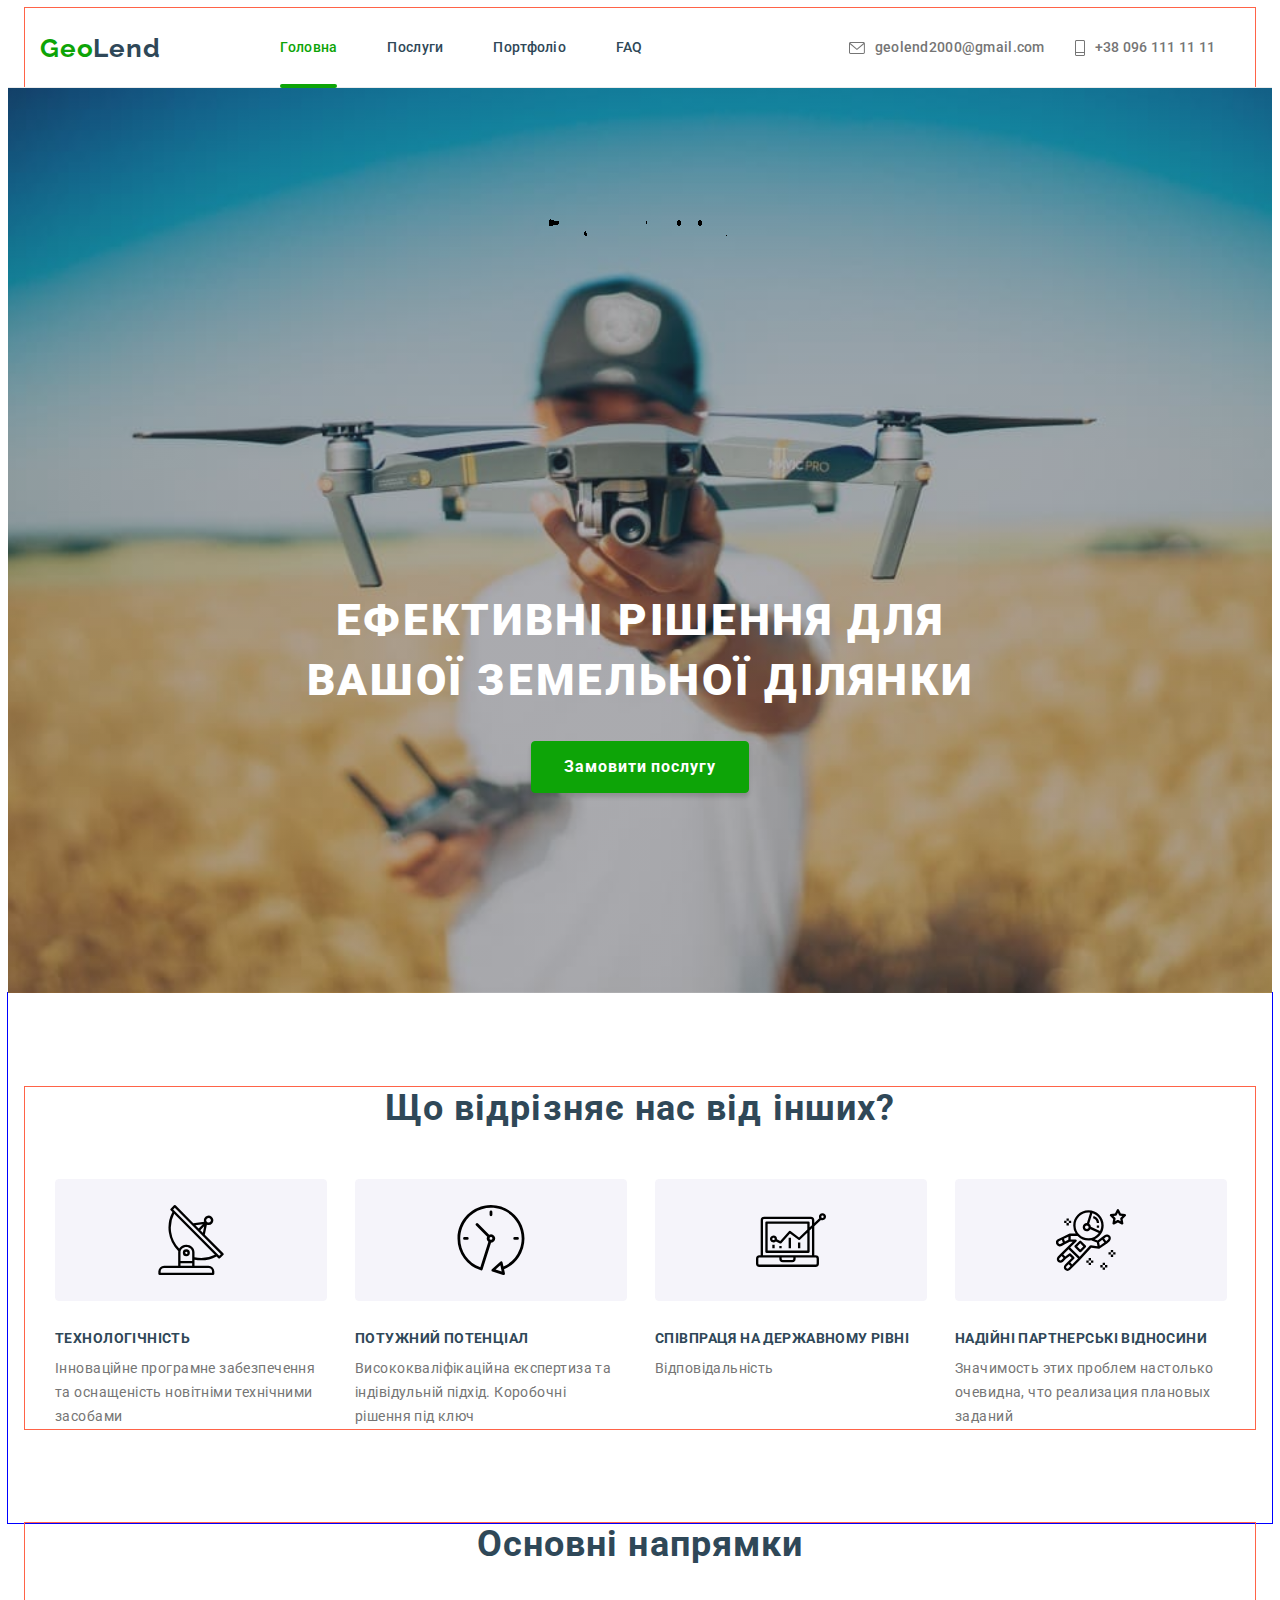
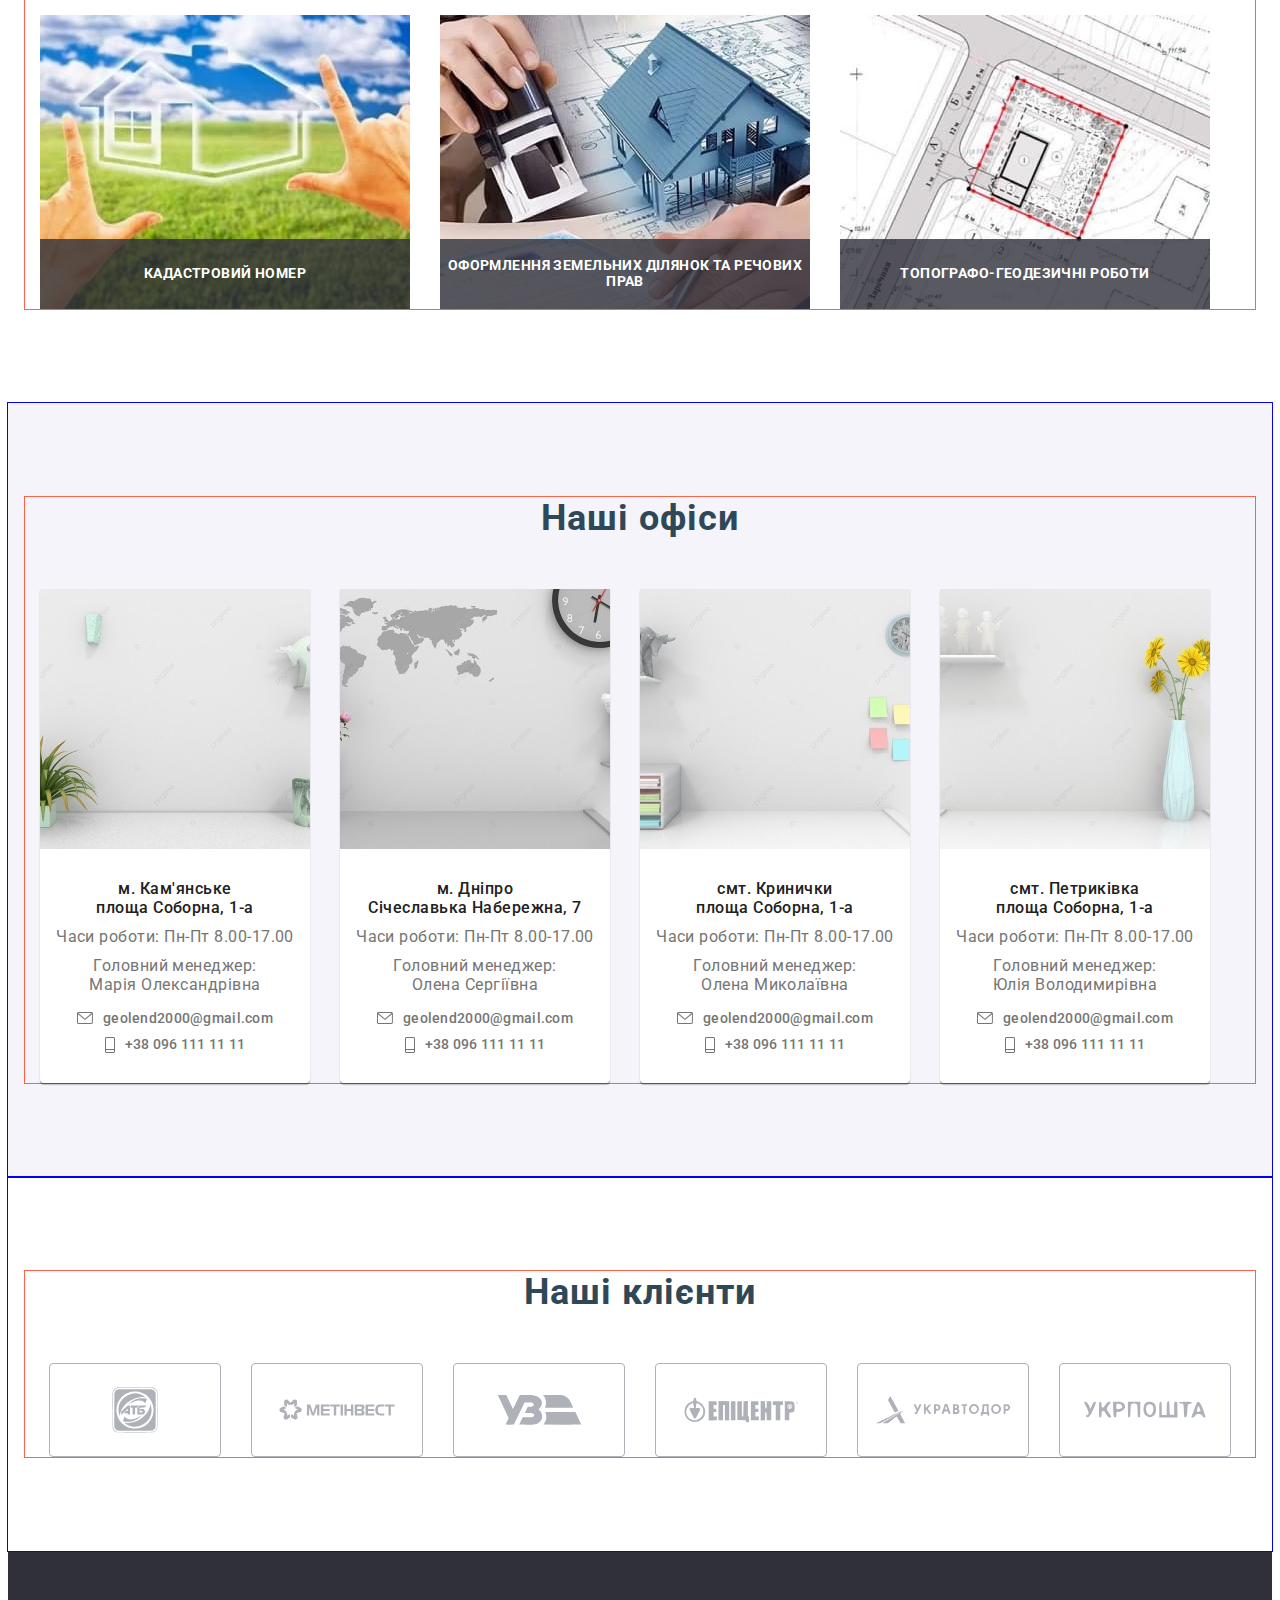
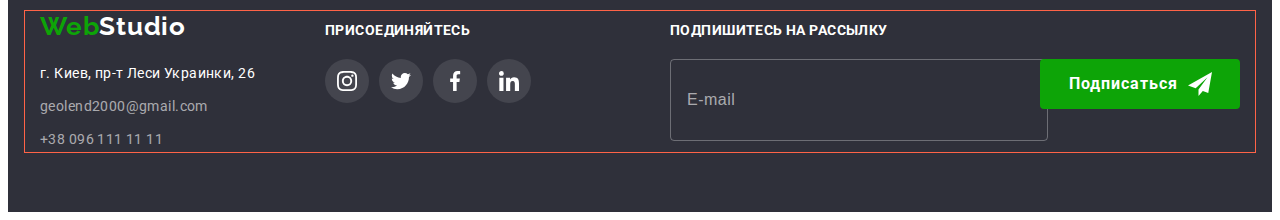
==== commit 5ba36147: "add Morf-text" ====
--- a/index.html
+++ b/index.html
@@ -81,8 +81,8 @@
 							<a href="" class="mobile-menu__social-link list">LinkedIn</a></li>
 					</ul>
 				</div>
+
 				<!-- End Mobile menu =======  -->
-
 				<nav class="nav-header">
 					<ul class="nav-flex">
 						<li class="header-list list"><a class="nav-link selection current-link" href="./index.html">Головна</a></li>
@@ -115,6 +115,29 @@
 		<main>
 			<!-- Секция герой -->
 			<section class="section-hero hero-bg">
+				<!-- Будуємо країну разом -->
+				
+					<!-- The two texts -->
+					<div id="morf">
+						<span id="text1"></span>
+						<span id="text2"></span>
+					</div>
+
+					<!-- The SVG filter used to create the merging effect -->
+					<svg id="filters">
+						<defs>
+							<filter id="threshold">
+								<!-- Basically just a threshold effect - pixels with a high enough opacity are set to full opacity, and all other pixels are set to completely transparent. -->
+								<feColorMatrix in="SourceGraphic"
+										type="matrix"
+										values="1 0 0 0 0
+														0 1 0 0 0
+														0 0 1 0 0
+														0 0 0 255 -140" />
+							</filter>
+						</defs>
+					</svg>
+				
 				<h1 class="hero-title">Ефективні рішення для вашої земельної ділянки</h1>
 				<button class="btn" type="button" data-modal-open>Замовити послугу</button>
 			</section>
@@ -196,7 +219,7 @@
 							</a>
 							<h3 class="peculiarities__title">Технологічність</h3>
 							<p class="peculiarities__text">
-								Інноваційне програмне забезпечення та оснащеність новітніми технічними засобами.
+								Інноваційне програмне забезпечення та оснащеність новітніми технічними засобами
 							</p>
 						</li>
 						<li class="peculiarities__list list">
@@ -207,7 +230,7 @@
 							</a>
 							<h3 class="peculiarities__title">Потужний потенціал</h3>
 							<p class="peculiarities__text">
-								Задача организации, в особенности же рамки и место обучения кадров влечет за собой.
+								Висококваліфікаційна експертиза та індівідульній підхід. Коробочні рішення під ключ
 							</p>
 						</li>
 						<li class="peculiarities__list list">
@@ -218,7 +241,7 @@
 							</a>
 							<h3 class="peculiarities__title">Співпраця на Державному рівні</h3>
 							<p class="peculiarities__text">
-								Равным образом консультация с широким активом в значительной степени обуславливает.
+								Відповідальність
 							</p>
 						</li>
 						<li class="peculiarities__list list">
@@ -229,7 +252,7 @@
 							</a>
 							<h3 class="peculiarities__title">Надійні партнерські відносини</h3>
 							<p class="peculiarities__text">
-								Значимость этих проблем настолько очевидна, что реализация плановых заданий.
+								Значимость этих проблем настолько очевидна, что реализация плановых заданий
 							</p>
 						</li>
 					</ul>
@@ -292,8 +315,8 @@
 				<div class="container">
 					<h2 class="section__title">Наші офіси</h2>
 					<ul class="offices">
-						<li class="offices__list list">
-							<!-- <button class="btn btn__offices" type="button" data-modal-open>Замовити послугу</button> -->
+						<li class="offices__list offices__list--dndz list">
+							<button class="btn btn__offices" type="button" data-modal-open>Замовити послугу</button>
 							<picture>
 								<!-- <source
 									media="(min-width: 1200px)"
@@ -356,8 +379,10 @@
 							</div>
 						</li>
 
-						<li class="offices__list list">
-							<picture>								
+						<li class="offices__list offices__list--dndz list">
+							<button class="btn btn__offices" type="button" data-modal-open>Замовити послугу</button>
+							<picture>
+																
 								<source
 									media="(min-width: 1200px)"
 									srcset="./images/office/dp-lg.jpg 1x, ./images/office/dp-lg@2x.jpg 2x"
@@ -404,6 +429,7 @@
 							</div>
 						</li>
 						<li class="offices__list list">
+							<button class="btn btn__offices" type="button" data-modal-open>Замовити послугу</button>
 							<picture>								
 								<source
 									media="(min-width: 1200px)"
@@ -451,6 +477,7 @@
 							</div>
 						</li>
 						<li class="offices__list list">
+							<button class="btn btn__offices" type="button" data-modal-open>Замовити послугу</button>
 							<picture>								
 								<source
 									media="(min-width: 1200px)"
@@ -632,5 +659,6 @@
 		</footer>
 		<script src="./js/modal.js"></script>
 		<script src="./js/menu.js"></script>
+		<script src="./js/morftext.js"></script>
 	</body>
 </html>
--- a/css/main.min.css
+++ b/css/main.min.css
@@ -1 +1 @@
-:root{--dominant-font: "Roboto";--secondary-font: "Raleway";--dominant-color: #757575;--secondary-color: #2f4858;--accent-color: #0da407;--main-transition: 250ms cubic-bezier(0.4, 0, 0.2, 1)}.visually-hidden{position:absolute;white-space:nowrap;width:1px;height:1px;overflow:hidden;border:0;padding:0;clip:rect(0 0 0 0);-webkit-clip-path:inset(50%);clip-path:inset(50%);margin:-1px}h1,h2,h3,h4,h5,h6,p,ul{margin:0;padding:0}img{display:block;max-width:100%;height:auto}.list{list-style-type:none;margin:0;padding:0;text-decoration:none}.flex{display:-webkit-box;display:-ms-flexbox;display:flex;-webkit-box-align:center;-ms-flex-align:center;align-items:center}body{font-family:var(--dominant-font),sans-serif;font-size:14px}.btn{display:inline-block;border-radius:4px;border:1px solid var(--accent-color);padding:10px 32px;min-width:200px;-webkit-box-shadow:0 4px 4px rgba(0,0,0,.15);box-shadow:0 4px 4px rgba(0,0,0,.15);font-family:inherit;font-weight:700;font-size:16px;line-height:1.88;letter-spacing:.06em;color:#fff;background:var(--accent-color)}.btn:hover,.btn:focus{cursor:pointer}.btn-filter{display:block;padding:6px 22px;border-radius:4px;border:none;font-family:var(--dominant-font),sans-serif;font-weight:500;font-size:16px;line-height:1.63;letter-spacing:.03em;color:var(--secondary-color);background:#f5f4fa;-webkit-transition:color var(--main-transition),background-color var(--main-transition);transition:color var(--main-transition),background-color var(--main-transition)}.btn-filter:hover,.btn-filter:focus{cursor:pointer;color:#fff;background-color:var(--accent-color);-webkit-box-shadow:0px 2px 2px rgba(0,0,0,.12),0px 1px 2px rgba(0,0,0,.08),0px 3px 1px rgba(0,0,0,.1);box-shadow:0px 2px 2px rgba(0,0,0,.12),0px 1px 2px rgba(0,0,0,.08),0px 3px 1px rgba(0,0,0,.1)}.btn-form-total{display:-webkit-box;display:-ms-flexbox;display:flex;-webkit-box-pack:center;-ms-flex-pack:center;justify-content:center;margin-top:30px}.btn-form{padding:10px 55px;font-family:inherit;font-weight:700;font-size:16px;line-height:1.87;letter-spacing:.06em;color:#fff;background-color:#2196f3;border-radius:4px;border:none;-webkit-box-shadow:0px 4px 4px rgba(0,0,0,.15);box-shadow:0px 4px 4px rgba(0,0,0,.15);-webkit-transition:background-color var(--main-transition);transition:background-color var(--main-transition)}.btn-form:hover,.btn-form:focus{cursor:pointer;background-color:#188ce8}.section{padding:60px 0;outline:1px solid blue}@media screen and (min-width: 1200px){.section{padding:94px 0}}.section__title{font-weight:700;margin-bottom:30px;font-size:28px;line-height:1.18;text-align:center;letter-spacing:.03em;color:var(--secondary-color)}@media screen and (min-width: 1200px){.section__title{margin-bottom:50px;font-size:36px;line-height:1.17;text-align:center;letter-spacing:.03em}}.section-bg{background:#f5f4fa}.section-work{padding-bottom:94px}@media screen and (max-width: 1199px){.section-work{display:none}}.container{width:100%;padding:0 15px;margin-left:auto;margin-right:auto;outline:1px solid tomato}@media screen and (min-width: 480px){.container{max-width:480px}}@media screen and (min-width: 768px){.container{max-width:768px}}@media screen and (min-width: 1200px){.container{max-width:1200px}}.social-link{display:-webkit-box;display:-ms-flexbox;display:flex;-webkit-box-pack:center;-ms-flex-pack:center;justify-content:center;-ms-flex-line-pack:center;align-content:center}.social-link__list:not(:first-child){margin-left:10px}.social-link__item{display:-webkit-box;display:-ms-flexbox;display:flex;-webkit-box-align:center;-ms-flex-align:center;align-items:center;-webkit-box-pack:center;-ms-flex-pack:center;justify-content:center;background-color:#fff;border-radius:50%;width:44px;height:44px;-webkit-transition:color var(--main-transition),background-color var(--main-transition);transition:color var(--main-transition),background-color var(--main-transition);color:#afb1b8}a.current-link{color:var(--accent-color)}.current-link{position:relative}@media screen and (min-width: 768px){.current-link::after{content:"";position:absolute;bottom:0;left:0;z-index:1;border-radius:2px;display:block;width:100%;height:4px;background-color:var(--accent-color)}}.only-border{position:absolute;bottom:0;display:block;width:100%;height:1px;background-color:#ececec}.social-link__item:hover,.social-link__item:focus{color:#fff;background-color:var(--accent-color)}.icon{fill:currentColor}.item-footer:hover,.item-footer:focus{background-color:var(--accent-color)}.icon-footer{fill:currentColor}.logo{display:block;text-decoration:none}.logo-first{font-family:"Raleway",sans-serif;font-weight:700;font-size:24px;line-height:1.17;letter-spacing:.03em;color:var(--accent-color)}@media screen and (min-width: 1200px){.logo-first{font-size:26px;line-height:1.19}}.logo-second{font-family:"Raleway",sans-serif;font-weight:700;font-size:24px;line-height:1.17;letter-spacing:.03em;text-decoration:none;color:var(--secondary-color)}@media screen and (min-width: 1200px){.logo-second{font-size:26px;line-height:1.19}}.logo-second-white{font-family:"Raleway",sans-serif;font-weight:700;font-size:24px;line-height:1.17;letter-spacing:.03em;text-decoration:none;color:#fff}@media screen and (min-width: 1200px){.logo-second-white{font-size:26px;line-height:1.19}}.logo-footer{text-decoration:none}@media screen and (max-width: 1199px){.logo-footer{text-align:center}}.mobile-menu__btn{background-color:rgba(0,0,0,0);border:none;width:40px;height:40px;display:-webkit-box;display:-ms-flexbox;display:flex;-webkit-box-pack:center;-ms-flex-pack:center;justify-content:center;-webkit-box-align:center;-ms-flex-align:center;align-items:center;margin-right:0;margin-left:auto;padding:0;z-index:100;-webkit-transition:color var(--main-transition);transition:color var(--main-transition)}@media screen and (min-width: 768px){.mobile-menu__btn{display:none}}.mobile-menu__open{fill:currentColor}.mobile-menu__close{opacity:0;fill:currentColor}.mobile-menu__btn.is-open .mobile-menu__open{opacity:0;-webkit-transition:var(--main-transition);transition:var(--main-transition)}.mobile-menu__btn.is-open .mobile-menu__close{opacity:1;-webkit-transition:var(--main-transition);transition:var(--main-transition)}.mobile-menu__btn:hover .mobile-menu__open,.mobile-menu__btn:hover .mobile-menu__close{color:var(--accent-color);cursor:pointer}.mobile-menu{position:fixed;top:0;left:0;width:100vw;height:100vh;padding:48px 0;padding-left:40px;display:-webkit-box;display:-ms-flexbox;display:flex;-webkit-box-orient:vertical;-webkit-box-direction:normal;-ms-flex-direction:column;flex-direction:column;z-index:10;background-color:#fff;-webkit-transform:translateX(100%);transform:translateX(100%);-webkit-transition:-webkit-transform var(--main-transition);transition:-webkit-transform var(--main-transition);transition:transform var(--main-transition);transition:transform var(--main-transition), -webkit-transform var(--main-transition)}.mobile-menu.is-open{-webkit-transform:translateX(0);transform:translateX(0)}@media screen and (min-width: 768px){.mobile-menu{display:none}}.mobile-menu__nav-list{margin-bottom:auto;display:-webkit-box;display:-ms-flexbox;display:flex;-webkit-box-orient:vertical;-webkit-box-direction:normal;-ms-flex-direction:column;flex-direction:column;gap:32px}.mobile-menu__nav-link{font-weight:500;font-size:40px;line-height:1.18;letter-spacing:.02em;color:var(--secondary-color)}.mobile-menu__nav-link:hover,.mobile-menu__nav-link:focus{cursor:pointer}.mobile-menu__contact-list{display:-webkit-box;display:-ms-flexbox;display:flex;-webkit-box-orient:vertical;-webkit-box-direction:normal;-ms-flex-direction:column;flex-direction:column;gap:32px}.mobile-menu__contact-link--blue{font-weight:500;font-size:34px;line-height:1.17;letter-spacing:.02em;color:var(--accent-color)}.mobile-menu__contact-link--blue:hover,.mobile-menu__contact-link--blue:focus{cursor:pointer}.mobile-menu__contact-link{font-weight:500;font-size:24px;line-height:1.17;letter-spacing:.02em;color:var(--dominant-color)}.mobile-menu__contact-link:hover,.mobile-menu__contact-link:focus{cursor:pointer}.mobile-menu__social-list{margin-top:64px;display:-webkit-box;display:-ms-flexbox;display:flex;-webkit-box-pack:left;-ms-flex-pack:left;justify-content:left;-ms-flex-wrap:wrap;flex-wrap:wrap;gap:10px}.mobile-menu__social-link{font-weight:500;font-size:18px;line-height:1.22;letter-spacing:.02em;color:var(--accent-color)}.mobile-menu__social-link:hover,.mobile-menu__social-link:focus{cursor:pointer}.mobile-menu__social-item:not(:last-child){border-right:1px solid var(--secondary-color);padding-right:10px}.clients{display:-webkit-box;display:-ms-flexbox;display:flex;-ms-flex-wrap:wrap;flex-wrap:wrap;gap:30px;-webkit-box-pack:center;-ms-flex-pack:center;justify-content:center}.clients__item{display:-webkit-box;display:-ms-flexbox;display:flex;-webkit-box-align:center;-ms-flex-align:center;align-items:center;background-color:#fff;-webkit-box-pack:center;-ms-flex-pack:center;justify-content:center;border-radius:4px;border:1px solid #afb1b8;-webkit-transition:color var(--main-transition),border-color var(--main-transition);transition:color var(--main-transition),border-color var(--main-transition);color:#afb1b8}.clients__item:hover,.clients__item:focus{color:var(--accent-color);border-color:var(--accent-color)}@media screen and (max-width: 767px){.clients__item{width:210px;height:92px}}@media screen and (min-width: 768px){.clients__item{width:226px;height:92px}}@media screen and (min-width: 1200px){.clients__item{width:170px;height:92px}}.clients__list:hover,.clients__list:focus{color:var(--accent-color);border-color:var(--accent-color)}.section-footer{padding:60px 0}.address{letter-spacing:.03em;text-decoration:none;font-style:normal;line-height:1.71;color:#fff}.footer-contact-link{line-height:1.71;letter-spacing:.03em;-webkit-text-decoration-line:none;text-decoration-line:none;color:rgba(255,255,255,.6)}.footer-address{margin-top:20px;margin-bottom:8px;text-align:center}@media screen and (min-width: 1200px){.footer-address{margin-bottom:9px}}.footer-list{display:-webkit-box;display:-ms-flexbox;display:flex;-webkit-box-orient:vertical;-webkit-box-direction:normal;-ms-flex-direction:column;flex-direction:column;gap:8px}@media screen and (max-width: 1199px){.footer-list>.list{text-align:center}}@media screen and (min-width: 1200px){.footer-list{gap:9px}}.container-footer{display:-webkit-box;display:-ms-flexbox;display:flex;-webkit-box-pack:center;-ms-flex-pack:center;justify-content:center}@media screen and (max-width: 767px){.container-footer{-webkit-box-orient:vertical;-webkit-box-direction:normal;-ms-flex-direction:column;flex-direction:column}}@media screen and (min-width: 768px)and (max-width: 1199px){.container-footer{-ms-flex-wrap:wrap;flex-wrap:wrap}}@media screen and (max-width: 1199px){.container-footer1{display:-webkit-box;display:-ms-flexbox;display:flex;-webkit-box-orient:vertical;-webkit-box-direction:normal;-ms-flex-direction:column;flex-direction:column;-webkit-box-pack:center;-ms-flex-pack:center;justify-content:center}}@media screen and (max-width: 767px){.container-footer2{margin:60px 0}}@media screen and (min-width: 768px){.container-footer2{margin-left:165px}}@media screen and (min-width: 1200px){.container-footer2{margin-left:70px}}.footer-title{margin-bottom:20px;text-transform:uppercase;font-size:14px;font-weight:700;line-height:1.14;letter-spacing:.03em;text-align:center;color:#fff}@media screen and (min-width: 768px){.footer-title{margin-top:5px}}@media screen and (min-width: 1200px){.footer-title{margin-top:12px;text-align:left}}.item-footer{display:-webkit-box;display:-ms-flexbox;display:flex;-webkit-box-align:center;-ms-flex-align:center;align-items:center;-webkit-box-pack:center;-ms-flex-pack:center;justify-content:center;background-color:rgba(255,255,255,.1);border-radius:50%;width:44px;height:44px;-webkit-transition:background-color var(--main-transition);transition:background-color var(--main-transition);color:#fff}@media screen and (min-width: 768px)and (max-width: 1199px){.container-footer3{margin-top:60px}}@media screen and (min-width: 1200px){.container-footer3{margin-left:auto;margin-right:0}}.container-footer-form{display:-webkit-box;display:-ms-flexbox;display:flex;outline:none}@media screen and (max-width: 1199px){.container-footer-form{-webkit-box-orient:vertical;-webkit-box-direction:normal;-ms-flex-direction:column;flex-direction:column;-webkit-box-pack:center;-ms-flex-pack:center;justify-content:center}}.footer-label-form{display:block;outline:none}@media screen and (max-width: 479px){.footer-label-form{width:100%;height:50px}}@media screen and (min-width: 480px){.footer-label-form{width:450px;height:50px}}@media screen and (min-width: 1200px){.footer-label-form{width:358px;height:50px;margin-right:12px}}.footer-form{display:block;width:100%;height:100%;padding-top:15px;padding-bottom:15px;padding-left:16px;border:1px solid rgba(255,255,255,.3);background-color:rgba(0,0,0,0);border-radius:4px;outline:rgba(0,0,0,0);font-size:16px;line-height:1.25;letter-spacing:.03em;color:rgba(255,255,255,.6)}.footer-form::-webkit-input-placeholder{font-size:16px;line-height:1.25;letter-spacing:.03em;color:rgba(255,255,255,.6)}.footer-form::-moz-placeholder{font-size:16px;line-height:1.25;letter-spacing:.03em;color:rgba(255,255,255,.6)}.footer-form:-ms-input-placeholder{font-size:16px;line-height:1.25;letter-spacing:.03em;color:rgba(255,255,255,.6)}.footer-form::-ms-input-placeholder{font-size:16px;line-height:1.25;letter-spacing:.03em;color:rgba(255,255,255,.6)}.footer-form::placeholder{font-size:16px;line-height:1.25;letter-spacing:.03em;color:rgba(255,255,255,.6)}.footer-btn-form{width:200px;position:relative;display:block;padding:10px 62px 10px 29px;font-family:inherit;font-weight:700;font-size:16px;line-height:1.87;letter-spacing:.06em;color:#fff;background-color:var(--accent-color);border:none;border-radius:4px}@media screen and (max-width: 1199px){.footer-btn-form{margin-top:20px;margin-left:auto;margin-right:auto}}.icon-footer-telegram{position:absolute;top:13px;left:148px}.footer-btn-form:hover,.footer-btn-form:focus{cursor:pointer}.header{position:relative}.mobile__logo{padding:16px 0}.nav-link{display:block;padding:32px 0;font-weight:500;line-height:1.14;letter-spacing:.02em;text-decoration:none;color:var(--secondary-color)}.selection{-webkit-transition:color var(--main-transition);transition:color var(--main-transition)}.selection:hover,.selection:focus{color:var(--accent-color)}.contact-link{display:-webkit-box;display:-ms-flexbox;display:flex;-webkit-box-align:center;-ms-flex-align:center;align-items:center;font-weight:500;font-size:12px;line-height:1.17;letter-spacing:.02em;text-decoration:none;color:var(--dominant-color)}@media screen and (min-width: 1200px){.contact-link{padding:32px 0;font-size:14px;line-height:1.14}}.icon-marg{margin-right:10px;fill:currentColor}.contact-flex{display:-webkit-box;display:-ms-flexbox;display:flex;padding:0}@media screen and (max-width: 767px){.contact-flex{display:none}}@media screen and (min-width: 768px)and (max-width: 1199px){.contact-flex{-webkit-box-orient:vertical;-webkit-box-direction:normal;-ms-flex-direction:column;flex-direction:column;margin-left:94px;gap:10px}}@media screen and (min-width: 1200px){.contact-flex{margin:0 0 0 206px;gap:30px}}@media screen and (max-width: 767px){.nav-header{display:none}}@media screen and (min-width: 768px){.nav-header{margin:0 0 0 42px}}@media screen and (min-width: 1200px){.nav-header{margin:0 0 0 120px}}.nav-flex{display:-webkit-box;display:-ms-flexbox;display:flex}.nav-flex .list{margin-right:40px}@media screen and (min-width: 1200px){.nav-flex .list{margin-right:50px}}.nav-flex .list:last-child{margin-right:0}.section-hero{padding-top:118px;padding-bottom:118px}@media screen and (min-width: 1200px){.section-hero{padding-top:200px;padding-bottom:200px}}.hero-bg,.footer-bg{background-color:#2f303a}.hero-bg{text-align:center;background-repeat:no-repeat;background-position:center;background-size:cover;background-image:-webkit-gradient(linear, left top, right top, from(rgba(47, 48, 58, 0.4)), to(rgba(47, 48, 58, 0.4))),url(../images/hero/david-henrichs-72AYEEBJpz4-unsplash_sm.jpg);background-image:linear-gradient(to right, rgba(47, 48, 58, 0.4), rgba(47, 48, 58, 0.4)),url(../images/hero/david-henrichs-72AYEEBJpz4-unsplash_sm.jpg)}@media(min-device-pixel-ratio: 2),(-webkit-min-device-pixel-ratio: 2),(min-resolution: 192dpi),(min-resolution: 2dppx){.hero-bg{background-image:-webkit-gradient(linear, left top, right top, from(rgba(47, 48, 58, 0.4)), to(rgba(47, 48, 58, 0.4))),url(../images/hero/david-henrichs-72AYEEBJpz4-unsplash_sm@2.jpg);background-image:linear-gradient(to right, rgba(47, 48, 58, 0.4), rgba(47, 48, 58, 0.4)),url(../images/hero/david-henrichs-72AYEEBJpz4-unsplash_sm@2.jpg)}}@media screen and (min-width: 768px){.hero-bg{background-image:-webkit-gradient(linear, left top, right top, from(rgba(47, 48, 58, 0.4)), to(rgba(47, 48, 58, 0.4))),url(../images/hero/david-henrichs-72AYEEBJpz4-unsplash_md.jpg);background-image:linear-gradient(to right, rgba(47, 48, 58, 0.4), rgba(47, 48, 58, 0.4)),url(../images/hero/david-henrichs-72AYEEBJpz4-unsplash_md.jpg)}}@media screen and (min-width: 768px)and (min-device-pixel-ratio: 2),screen and (min-width: 768px)and (-webkit-min-device-pixel-ratio: 2),screen and (min-width: 768px)and (min-resolution: 192dpi),screen and (min-width: 768px)and (min-resolution: 2dppx){.hero-bg{background-image:-webkit-gradient(linear, left top, right top, from(rgba(47, 48, 58, 0.4)), to(rgba(47, 48, 58, 0.4))),url(../images/hero/david-henrichs-72AYEEBJpz4-unsplash_md@2.jpg);background-image:linear-gradient(to right, rgba(47, 48, 58, 0.4), rgba(47, 48, 58, 0.4)),url(../images/hero/david-henrichs-72AYEEBJpz4-unsplash_md@2.jpg)}}@media screen and (min-width: 1200px){.hero-bg{background-image:-webkit-gradient(linear, left top, right top, from(rgba(47, 48, 58, 0.4)), to(rgba(47, 48, 58, 0.4))),url(../images/hero/david-henrichs-72AYEEBJpz4-unsplash_lg.jpg);background-image:linear-gradient(to right, rgba(47, 48, 58, 0.4), rgba(47, 48, 58, 0.4)),url(../images/hero/david-henrichs-72AYEEBJpz4-unsplash_lg.jpg)}}@media screen and (min-width: 1200px)and (min-device-pixel-ratio: 2),screen and (min-width: 1200px)and (-webkit-min-device-pixel-ratio: 2),screen and (min-width: 1200px)and (min-resolution: 192dpi),screen and (min-width: 1200px)and (min-resolution: 2dppx){.hero-bg{background-image:-webkit-gradient(linear, left top, right top, from(rgba(47, 48, 58, 0.4)), to(rgba(47, 48, 58, 0.4))),url(../images/hero/david-henrichs-72AYEEBJpz4-unsplash_lg@2.jpg);background-image:linear-gradient(to right, rgba(47, 48, 58, 0.4), rgba(47, 48, 58, 0.4)),url(../images/hero/david-henrichs-72AYEEBJpz4-unsplash_lg@2.jpg)}}.hero-title{margin-left:auto;margin-right:auto;margin-bottom:30px;margin-top:150px;font-weight:900;font-size:26px;line-height:1.62;letter-spacing:.06em;text-transform:uppercase;color:#fff}@media screen and (max-width: 479px){.hero-title{width:100%}}@media screen and (min-width: 480px){.hero-title{width:360px}}@media screen and (min-width: 1200px){.hero-title{width:696px;font-size:44px;line-height:1.36}}.appearance-none{-moz-appearance:none;-webkit-appearance:none;appearance:none}.title-form{font-size:20px;line-height:1.5;letter-spacing:.03em;color:var(--secondary-color);text-align:center;margin-bottom:12px}@media screen and (min-width: 1200px){.title-form{line-height:1.15}}.total-form{display:block}.label-form{display:-webkit-box;display:-ms-flexbox;display:flex;width:448px}.text-form{display:block;margin-bottom:4px;font-size:12px;line-height:1.17;letter-spacing:.01em;color:var(--dominant-color)}.container-item-form{position:relative;display:-webkit-box;display:-ms-flexbox;display:flex;height:40px;margin-bottom:10px}@media screen and (max-width: 479px){.container-item-form{width:100%}}@media screen and (min-width: 480px){.container-item-form{width:370px}}@media screen and (min-width: 1200px){.container-item-form{width:448px}}.input-form{display:block;width:100%;height:100%;padding-left:42px;border:1px solid rgba(33,33,33,.2);outline:rgba(0,0,0,0);border-radius:4px;-webkit-transition:border-color var(--main-transition);transition:border-color var(--main-transition)}.input-form:focus,.textarea-form:focus{border-color:var(--accent-color);cursor:pointer}.textarea-form:not(:-moz-placeholder-shown){border-color:var(--accent-color);cursor:pointer}.textarea-form:not(:-ms-input-placeholder){border-color:var(--accent-color);cursor:pointer}.textarea-form:not(:placeholder-shown){border-color:var(--accent-color);cursor:pointer}.input-form:focus+.icon-form{color:var(--accent-color)}.textarea-form{display:block;resize:none;width:100%;height:120px;margin-bottom:20px;padding:12px 16px;font-size:14px;line-height:1.14;letter-spacing:.01em;border-color:rgba(33,33,33,.2);border-radius:4px;outline:rgba(0,0,0,0)}@media screen and (min-width: 1200px){.textarea-form{font-size:12px;line-height:1.17}}.textarea-form::-webkit-input-placeholder{font-size:14px;line-height:1.14;letter-spacing:.01em;color:rgba(117,117,117,.5)}.textarea-form::-moz-placeholder{font-size:14px;line-height:1.14;letter-spacing:.01em;color:rgba(117,117,117,.5)}.textarea-form:-ms-input-placeholder{font-size:14px;line-height:1.14;letter-spacing:.01em;color:rgba(117,117,117,.5)}.textarea-form::-ms-input-placeholder{font-size:14px;line-height:1.14;letter-spacing:.01em;color:rgba(117,117,117,.5)}.textarea-form::placeholder{font-size:14px;line-height:1.14;letter-spacing:.01em;color:rgba(117,117,117,.5)}@media screen and (min-width: 1200px){.textarea-form::-webkit-input-placeholder{font-size:12px;line-height:1.17}.textarea-form::-moz-placeholder{font-size:12px;line-height:1.17}.textarea-form:-ms-input-placeholder{font-size:12px;line-height:1.17}.textarea-form::-ms-input-placeholder{font-size:12px;line-height:1.17}.textarea-form::placeholder{font-size:12px;line-height:1.17}}.icon-form{display:block;position:absolute;top:14px;left:15px;fill:currentColor}.text-form-checkbox{-webkit-box-align:center;-ms-flex-align:center;align-items:center;font-size:12px;line-height:1.17;letter-spacing:.03em;color:#757575}@media screen and (max-width: 479px){.text-form-checkbox{display:inline-block;text-align:justify}}@media screen and (min-width: 480px){.text-form-checkbox{display:-webkit-box;display:-ms-flexbox;display:flex}}@media screen and (min-width: 1200px){.text-form-checkbox{font-size:14px;line-height:1.71}}.text-form-blue{margin-left:3px;font-size:12px;line-height:1.17;letter-spacing:.03em;color:#2196f3;text-decoration:underline}@media screen and (min-width: 1200px){.text-form-blue{font-size:14px;line-height:1.71}}.input-form-checkbox{display:block;margin-right:7px}.form-checkbox-custom{display:-webkit-inline-box;display:-ms-inline-flexbox;display:inline-flex;-webkit-box-pack:center;-ms-flex-pack:center;justify-content:center;-webkit-box-align:center;-ms-flex-align:center;align-items:center;margin-right:7px;width:16px;height:15px;border-radius:2px;border:2px solid var(--secondary-color);-webkit-transition:background-color var(--main-transition),border var(--main-transition);transition:background-color var(--main-transition),border var(--main-transition)}.form-checkbox-icon{fill:#fff}.input-form-checkbox:checked+.form-checkbox-custom{background-color:var(--accent-color);border:rgba(0,0,0,0)}.backdrop{position:fixed;top:0;left:0;width:100%;height:100%;opacity:1;visibility:visible;pointer-events:initial;z-index:1000;-webkit-transition:opacity var(--main-transition),visibility var(--main-transition),-webkit-transform var(--main-transition);transition:opacity var(--main-transition),visibility var(--main-transition),-webkit-transform var(--main-transition);transition:opacity var(--main-transition),visibility var(--main-transition),transform var(--main-transition);transition:opacity var(--main-transition),visibility var(--main-transition),transform var(--main-transition),-webkit-transform var(--main-transition);-webkit-transform:scale(1);transform:scale(1);background-color:rgba(0,0,0,.2)}.backdrop.is-hidden{opacity:0;visibility:hidden;pointer-events:none;-webkit-transform:scale(1.1);transform:scale(1.1)}.modal{position:absolute;padding:40px;top:50%;left:50%;-webkit-transform:translate(-50%, -50%);transform:translate(-50%, -50%);height:609px;background-color:#fff;border-radius:4px;-webkit-box-shadow:0px 2px 1px rgba(0,0,0,.2),0px 1px 1px rgba(0,0,0,.14),0px 1px 3px rgba(0,0,0,.12);box-shadow:0px 2px 1px rgba(0,0,0,.2),0px 1px 1px rgba(0,0,0,.14),0px 1px 3px rgba(0,0,0,.12)}@media screen and (max-width: 479px){.modal{width:100%;height:609px}}@media screen and (min-width: 480px){.modal{width:450px;height:609px}}@media screen and (min-width: 1200px){.modal{width:528px;height:581px}}.modal-close-btn{position:absolute;top:0;right:0;display:-webkit-box;display:-ms-flexbox;display:flex;-webkit-box-pack:center;-ms-flex-pack:center;justify-content:center;-webkit-box-align:center;-ms-flex-align:center;align-items:center;width:30px;height:30px;margin-top:8px;margin-right:8px;padding:0;border-radius:50%;border-color:rgba(0,0,0,.1);background-color:rgba(0,0,0,0);cursor:pointer;-webkit-transition:color var(--main-transition);transition:color var(--main-transition)}.modal-close-svg{fill:currentColor}.modal-close-btn:hover>.modal-close-svg,.modal-close-btn:focus>.modal-close-svg{color:var(--accent-color)}.offices{gap:30px}@media screen and (max-width: 767px){.offices{display:-webkit-box;display:-ms-flexbox;display:flex;-webkit-box-orient:vertical;-webkit-box-direction:normal;-ms-flex-direction:column;flex-direction:column}}@media screen and (min-width: 768px){.offices{display:-webkit-box;display:-ms-flexbox;display:flex;-ms-flex-wrap:wrap;flex-wrap:wrap}}.offices__address{display:-webkit-box;display:-ms-flexbox;display:flex;-webkit-box-pack:center;-ms-flex-pack:center;justify-content:center}.offices__map{font-family:"Roboto";font-style:normal;font-weight:500;font-size:16px;line-height:1.19;letter-spacing:.03em;margin-top:30px;text-align:center;text-decoration:none;color:#212121}.offices__time-work{font-size:16px;line-height:1.19;letter-spacing:.03em;margin-top:10px;text-align:center;color:var(--dominant-color)}.offices__position-name{font-size:16px;line-height:1.19;letter-spacing:.03em;margin-top:10px;text-align:center;margin-bottom:16px;color:var(--dominant-color)}.offices__contact-flex{display:-webkit-box;display:-ms-flexbox;display:flex;-webkit-box-orient:vertical;-webkit-box-direction:normal;-ms-flex-direction:column;flex-direction:column;-webkit-box-pack:center;-ms-flex-pack:center;justify-content:center;gap:10px}.offices__contact-link{display:-webkit-box;display:-ms-flexbox;display:flex;-webkit-box-pack:center;-ms-flex-pack:center;justify-content:center;-webkit-box-align:center;-ms-flex-align:center;align-items:center;font-weight:500;font-size:14px;line-height:1.17;letter-spacing:.02em;text-decoration:none;color:var(--dominant-color)}.offices__list{position:relative;background:#fff;padding-bottom:30px;-webkit-box-shadow:0px 2px 1px rgba(0,0,0,.2),0px 1px 1px rgba(0,0,0,.14),0px 1px 1px rgba(0,0,0,.12);box-shadow:0px 2px 1px rgba(0,0,0,.2),0px 1px 1px rgba(0,0,0,.14),0px 1px 1px rgba(0,0,0,.12);border-bottom-right-radius:4px;border-bottom-left-radius:4px}@media screen and (min-width: 480px){.offices__list{width:450px;padding-bottom:24px}}@media screen and (min-width: 768px){.offices__list{width:354px;padding-bottom:24px}}@media screen and (min-width: 1200px){.offices__list{width:270px;padding-bottom:30px}}.peculiarities{display:-webkit-box;display:-ms-flexbox;display:flex;-webkit-box-pack:center;-ms-flex-pack:center;justify-content:center;gap:30px}@media screen and (max-width: 1199px){.peculiarities{-ms-flex-wrap:wrap;flex-wrap:wrap}}@media screen and (min-width: 480px){.peculiarities__list{width:450px}}@media screen and (min-width: 768px){.peculiarities__list{width:354px}}@media screen and (min-width: 1200px){.peculiarities__list{width:270px}}.peculiarities__item{display:-webkit-box;display:-ms-flexbox;display:flex;-webkit-box-align:center;-ms-flex-align:center;align-items:center;-webkit-box-pack:center;-ms-flex-pack:center;justify-content:center;background-color:#f5f4fa;border-radius:4px;border:1px solid #f5f4fa}@media screen and (min-width: 480px){.peculiarities__item{width:450px;height:120px}}@media screen and (min-width: 768px){.peculiarities__item{width:354px;height:120px}}@media screen and (min-width: 1200px){.peculiarities__item{width:270px;height:120px}}.peculiarities__title{margin-top:30px;font-size:14px;font-weight:700;line-height:1.14;letter-spacing:.03em;text-transform:uppercase;text-align:left;color:var(--secondary-color)}@media screen and (max-width: 480px){.peculiarities__title{text-align:center}}.peculiarities__text{margin-top:10px;letter-spacing:.03em;line-height:1.71;color:var(--dominant-color)}.portfolio-titles{border:1px solid #eee;padding:0 24px;height:110px}@media screen and (max-width: 479px){.portfolio-titles{width:100%}}@media screen and (min-width: 480px){.portfolio-titles{width:450px}}@media screen and (min-width: 768px)and (max-width: 1199px){.portfolio-titles{width:354px;height:146px}}@media screen and (min-width: 1200px){.portfolio-titles{width:370px}}.title-portfolio{margin-top:20px;margin-bottom:4px;font-weight:700;font-size:18px;line-height:2;letter-spacing:.06em;color:var(--secondary-color)}.name-portfolio{font-size:16px;line-height:1.88;letter-spacing:.03em;color:var(--dominant-color)}.container-filter{display:-webkit-box;display:-ms-flexbox;display:flex;-ms-flex-wrap:wrap;flex-wrap:wrap;gap:8px}@media screen and (min-width: 768px){.container-filter{-webkit-box-pack:center;-ms-flex-pack:center;justify-content:center}}@media screen and (min-width: 480px)and (max-width: 767px){.btn-filter--marg{margin-top:7px}}.container-portfolio{display:-webkit-box;display:-ms-flexbox;display:flex;-ms-flex-wrap:wrap;flex-wrap:wrap;gap:30px;margin-top:40px}@media screen and (min-width: 768px){.container-portfolio{margin-top:30px}}@media screen and (min-width: 1200px){.container-portfolio{margin-top:50px}}.container-portfolio>.list:hover,.container-portfolio>.list:focus{-webkit-box-shadow:1px 4px 6px rgba(0,0,0,.16),0px 4px 4px rgba(0,0,0,.06),0px 1px 1px rgba(0,0,0,.12);box-shadow:1px 4px 6px rgba(0,0,0,.16),0px 4px 4px rgba(0,0,0,.06),0px 1px 1px rgba(0,0,0,.12);cursor:pointer}.portfolio-overlay{position:relative;display:-webkit-box;display:-ms-flexbox;display:flex;overflow:hidden}@media screen and (min-width: 480px){.portfolio__img{width:450px;height:294px}}@media screen and (min-width: 768px){.portfolio__img{width:354px}}@media screen and (min-width: 1200px){.portfolio__img{width:370px}}.portfolio-text{position:absolute;top:0;left:0;padding:63px 24px;width:100%;height:100%;font-size:18px;line-height:1.56;letter-spacing:.03em;color:#fff;background-color:rgba(13,164,7,.8);-webkit-transition:-webkit-transform var(--main-transition);transition:-webkit-transform var(--main-transition);transition:transform var(--main-transition);transition:transform var(--main-transition), -webkit-transform var(--main-transition);-webkit-transform:translateY(100%);transform:translateY(100%)}.container-portfolio .list:hover .portfolio-text{-webkit-transform:translateY(0);transform:translateY(0)}.work{display:-webkit-box;display:-ms-flexbox;display:flex}.work__list:not(:first-child){margin-left:30px}.work__list{position:relative}.work__box{position:absolute;bottom:0;display:-webkit-box;display:-ms-flexbox;display:flex;width:370px;height:70px;-webkit-box-pack:center;-ms-flex-pack:center;justify-content:center;-webkit-box-align:center;-ms-flex-align:center;align-items:center;background-color:rgba(47,48,58,.8)}.work__text{text-transform:uppercase;color:#fff;letter-spacing:.03em;font-weight:700;line-height:1.14;text-align:center}/*# sourceMappingURL=main.min.css.map */+@import"https://fonts.googleapis.com/css?family=Raleway:900&display=swap";:root{--dominant-font: "Roboto";--secondary-font: "Raleway";--dominant-color: #757575;--secondary-color: #2f4858;--accent-color: #0da407;--main-transition: 250ms cubic-bezier(0.4, 0, 0.2, 1)}.visually-hidden{position:absolute;white-space:nowrap;width:1px;height:1px;overflow:hidden;border:0;padding:0;clip:rect(0 0 0 0);-webkit-clip-path:inset(50%);clip-path:inset(50%);margin:-1px}h1,h2,h3,h4,h5,h6,p,ul{margin:0;padding:0}img{display:block;max-width:100%;height:auto}.list{list-style-type:none;margin:0;padding:0;text-decoration:none}.flex{display:-webkit-box;display:-ms-flexbox;display:flex;-webkit-box-align:center;-ms-flex-align:center;align-items:center}body{font-family:var(--dominant-font),sans-serif;font-size:14px}#morf{position:absolute;margin:auto;width:100vw;height:80pt;top:10%;left:-51%;-webkit-filter:url(#threshold) blur(0.6px);filter:url(#threshold) blur(0.6px)}#text1,#text2{position:absolute;width:100%;display:inline-block;font-family:"Raleway",sans-serif;font-size:50pt;text-align:center;-webkit-user-select:none;-moz-user-select:none;-ms-user-select:none;user-select:none}.btn{display:inline-block;border-radius:4px;border:1px solid var(--accent-color);padding:10px 32px;min-width:200px;-webkit-box-shadow:0 4px 4px rgba(0,0,0,.15);box-shadow:0 4px 4px rgba(0,0,0,.15);font-family:inherit;font-weight:700;font-size:16px;line-height:1.88;letter-spacing:.06em;color:#fff;background:var(--accent-color)}.btn:hover,.btn:focus{cursor:pointer}.btn-filter{display:block;padding:6px 22px;border-radius:4px;border:none;font-family:var(--dominant-font),sans-serif;font-weight:500;font-size:16px;line-height:1.63;letter-spacing:.03em;color:var(--secondary-color);background:#f5f4fa;-webkit-transition:color var(--main-transition),background-color var(--main-transition);transition:color var(--main-transition),background-color var(--main-transition)}.btn-filter:hover,.btn-filter:focus{cursor:pointer;color:#fff;background-color:var(--accent-color);-webkit-box-shadow:0px 2px 2px rgba(0,0,0,.12),0px 1px 2px rgba(0,0,0,.08),0px 3px 1px rgba(0,0,0,.1);box-shadow:0px 2px 2px rgba(0,0,0,.12),0px 1px 2px rgba(0,0,0,.08),0px 3px 1px rgba(0,0,0,.1)}.btn-form-total{display:-webkit-box;display:-ms-flexbox;display:flex;-webkit-box-pack:center;-ms-flex-pack:center;justify-content:center;margin-top:30px}.btn-form{padding:10px 55px;font-family:inherit;font-weight:700;font-size:16px;line-height:1.87;letter-spacing:.06em;color:#fff;background-color:#2196f3;border-radius:4px;border:none;-webkit-box-shadow:0px 4px 4px rgba(0,0,0,.15);box-shadow:0px 4px 4px rgba(0,0,0,.15);-webkit-transition:background-color var(--main-transition);transition:background-color var(--main-transition)}.btn-form:hover,.btn-form:focus{cursor:pointer;background-color:#188ce8}.section{padding:60px 0;outline:1px solid blue}@media screen and (min-width: 1200px){.section{padding:94px 0}}.section__title{font-weight:700;margin-bottom:30px;font-size:28px;line-height:1.18;text-align:center;letter-spacing:.03em;color:var(--secondary-color)}@media screen and (min-width: 1200px){.section__title{margin-bottom:50px;font-size:36px;line-height:1.17;text-align:center;letter-spacing:.03em}}.section-bg{background:#f5f4fa}.section-work{padding-bottom:94px}@media screen and (max-width: 1199px){.section-work{display:none}}.container{width:100%;padding:0 15px;margin-left:auto;margin-right:auto;outline:1px solid tomato}@media screen and (min-width: 480px){.container{max-width:480px}}@media screen and (min-width: 768px){.container{max-width:768px}}@media screen and (min-width: 1200px){.container{max-width:1200px}}.social-link{display:-webkit-box;display:-ms-flexbox;display:flex;-webkit-box-pack:center;-ms-flex-pack:center;justify-content:center;-ms-flex-line-pack:center;align-content:center}.social-link__list:not(:first-child){margin-left:10px}.social-link__item{display:-webkit-box;display:-ms-flexbox;display:flex;-webkit-box-align:center;-ms-flex-align:center;align-items:center;-webkit-box-pack:center;-ms-flex-pack:center;justify-content:center;background-color:#fff;border-radius:50%;width:44px;height:44px;-webkit-transition:color var(--main-transition),background-color var(--main-transition);transition:color var(--main-transition),background-color var(--main-transition);color:#afb1b8}a.current-link{color:var(--accent-color)}.current-link{position:relative}@media screen and (min-width: 768px){.current-link::after{content:"";position:absolute;bottom:0;left:0;z-index:1;border-radius:2px;display:block;width:100%;height:4px;background-color:var(--accent-color)}}.only-border{position:absolute;bottom:0;display:block;width:100%;height:1px;background-color:#ececec}.social-link__item:hover,.social-link__item:focus{color:#fff;background-color:var(--accent-color)}.icon{fill:currentColor}.item-footer:hover,.item-footer:focus{background-color:var(--accent-color)}.icon-footer{fill:currentColor}.logo{display:block;text-decoration:none}.logo-first{font-family:"Raleway",sans-serif;font-weight:700;font-size:24px;line-height:1.17;letter-spacing:.03em;color:var(--accent-color)}@media screen and (min-width: 1200px){.logo-first{font-size:26px;line-height:1.19}}.logo-second{font-family:"Raleway",sans-serif;font-weight:700;font-size:24px;line-height:1.17;letter-spacing:.03em;text-decoration:none;color:var(--secondary-color)}@media screen and (min-width: 1200px){.logo-second{font-size:26px;line-height:1.19}}.logo-second-white{font-family:"Raleway",sans-serif;font-weight:700;font-size:24px;line-height:1.17;letter-spacing:.03em;text-decoration:none;color:#fff}@media screen and (min-width: 1200px){.logo-second-white{font-size:26px;line-height:1.19}}.logo-footer{text-decoration:none}@media screen and (max-width: 1199px){.logo-footer{text-align:center}}.mobile-menu__btn{background-color:rgba(0,0,0,0);border:none;width:40px;height:40px;display:-webkit-box;display:-ms-flexbox;display:flex;-webkit-box-pack:center;-ms-flex-pack:center;justify-content:center;-webkit-box-align:center;-ms-flex-align:center;align-items:center;margin-right:0;margin-left:auto;padding:0;z-index:100;-webkit-transition:color var(--main-transition);transition:color var(--main-transition)}@media screen and (min-width: 768px){.mobile-menu__btn{display:none}}.mobile-menu__open{fill:currentColor}.mobile-menu__close{opacity:0;fill:currentColor}.mobile-menu__btn.is-open .mobile-menu__open{opacity:0;-webkit-transition:var(--main-transition);transition:var(--main-transition)}.mobile-menu__btn.is-open .mobile-menu__close{opacity:1;-webkit-transition:var(--main-transition);transition:var(--main-transition)}.mobile-menu__btn:hover .mobile-menu__open,.mobile-menu__btn:hover .mobile-menu__close{color:var(--accent-color);cursor:pointer}.mobile-menu{position:fixed;top:0;left:0;width:100vw;height:100vh;padding:48px 0;padding-left:40px;display:-webkit-box;display:-ms-flexbox;display:flex;-webkit-box-orient:vertical;-webkit-box-direction:normal;-ms-flex-direction:column;flex-direction:column;z-index:10;background-color:#fff;-webkit-transform:translateX(100%);transform:translateX(100%);-webkit-transition:-webkit-transform var(--main-transition);transition:-webkit-transform var(--main-transition);transition:transform var(--main-transition);transition:transform var(--main-transition), -webkit-transform var(--main-transition)}.mobile-menu.is-open{-webkit-transform:translateX(0);transform:translateX(0)}@media screen and (min-width: 768px){.mobile-menu{display:none}}.mobile-menu__nav-list{margin-bottom:auto;display:-webkit-box;display:-ms-flexbox;display:flex;-webkit-box-orient:vertical;-webkit-box-direction:normal;-ms-flex-direction:column;flex-direction:column;gap:32px}.mobile-menu__nav-link{font-weight:500;font-size:40px;line-height:1.18;letter-spacing:.02em;color:var(--secondary-color)}.mobile-menu__nav-link:hover,.mobile-menu__nav-link:focus{cursor:pointer}.mobile-menu__contact-list{display:-webkit-box;display:-ms-flexbox;display:flex;-webkit-box-orient:vertical;-webkit-box-direction:normal;-ms-flex-direction:column;flex-direction:column;gap:32px}.mobile-menu__contact-link--blue{font-weight:500;font-size:34px;line-height:1.17;letter-spacing:.02em;color:var(--accent-color)}.mobile-menu__contact-link--blue:hover,.mobile-menu__contact-link--blue:focus{cursor:pointer}.mobile-menu__contact-link{font-weight:500;font-size:24px;line-height:1.17;letter-spacing:.02em;color:var(--dominant-color)}.mobile-menu__contact-link:hover,.mobile-menu__contact-link:focus{cursor:pointer}.mobile-menu__social-list{margin-top:64px;display:-webkit-box;display:-ms-flexbox;display:flex;-webkit-box-pack:left;-ms-flex-pack:left;justify-content:left;-ms-flex-wrap:wrap;flex-wrap:wrap;gap:10px}.mobile-menu__social-link{font-weight:500;font-size:18px;line-height:1.22;letter-spacing:.02em;color:var(--accent-color)}.mobile-menu__social-link:hover,.mobile-menu__social-link:focus{cursor:pointer}.mobile-menu__social-item:not(:last-child){border-right:1px solid var(--secondary-color);padding-right:10px}.clients{display:-webkit-box;display:-ms-flexbox;display:flex;-ms-flex-wrap:wrap;flex-wrap:wrap;gap:30px;-webkit-box-pack:center;-ms-flex-pack:center;justify-content:center}.clients__item{display:-webkit-box;display:-ms-flexbox;display:flex;-webkit-box-align:center;-ms-flex-align:center;align-items:center;background-color:#fff;-webkit-box-pack:center;-ms-flex-pack:center;justify-content:center;border-radius:4px;border:1px solid #afb1b8;-webkit-transition:color var(--main-transition),border-color var(--main-transition);transition:color var(--main-transition),border-color var(--main-transition);color:#afb1b8}.clients__item:hover,.clients__item:focus{color:var(--accent-color);border-color:var(--accent-color)}@media screen and (max-width: 767px){.clients__item{width:210px;height:92px}}@media screen and (min-width: 768px){.clients__item{width:226px;height:92px}}@media screen and (min-width: 1200px){.clients__item{width:170px;height:92px}}.clients__list:hover,.clients__list:focus{color:var(--accent-color);border-color:var(--accent-color)}.section-footer{padding:60px 0}.address{letter-spacing:.03em;text-decoration:none;font-style:normal;line-height:1.71;color:#fff}.footer-contact-link{line-height:1.71;letter-spacing:.03em;-webkit-text-decoration-line:none;text-decoration-line:none;color:rgba(255,255,255,.6)}.footer-address{margin-top:20px;margin-bottom:8px;text-align:center}@media screen and (min-width: 1200px){.footer-address{margin-bottom:9px}}.footer-list{display:-webkit-box;display:-ms-flexbox;display:flex;-webkit-box-orient:vertical;-webkit-box-direction:normal;-ms-flex-direction:column;flex-direction:column;gap:8px}@media screen and (max-width: 1199px){.footer-list>.list{text-align:center}}@media screen and (min-width: 1200px){.footer-list{gap:9px}}.container-footer{display:-webkit-box;display:-ms-flexbox;display:flex;-webkit-box-pack:center;-ms-flex-pack:center;justify-content:center}@media screen and (max-width: 767px){.container-footer{-webkit-box-orient:vertical;-webkit-box-direction:normal;-ms-flex-direction:column;flex-direction:column}}@media screen and (min-width: 768px)and (max-width: 1199px){.container-footer{-ms-flex-wrap:wrap;flex-wrap:wrap}}@media screen and (max-width: 1199px){.container-footer1{display:-webkit-box;display:-ms-flexbox;display:flex;-webkit-box-orient:vertical;-webkit-box-direction:normal;-ms-flex-direction:column;flex-direction:column;-webkit-box-pack:center;-ms-flex-pack:center;justify-content:center}}@media screen and (max-width: 767px){.container-footer2{margin:60px 0}}@media screen and (min-width: 768px){.container-footer2{margin-left:165px}}@media screen and (min-width: 1200px){.container-footer2{margin-left:70px}}.footer-title{margin-bottom:20px;text-transform:uppercase;font-size:14px;font-weight:700;line-height:1.14;letter-spacing:.03em;text-align:center;color:#fff}@media screen and (min-width: 768px){.footer-title{margin-top:5px}}@media screen and (min-width: 1200px){.footer-title{margin-top:12px;text-align:left}}.item-footer{display:-webkit-box;display:-ms-flexbox;display:flex;-webkit-box-align:center;-ms-flex-align:center;align-items:center;-webkit-box-pack:center;-ms-flex-pack:center;justify-content:center;background-color:rgba(255,255,255,.1);border-radius:50%;width:44px;height:44px;-webkit-transition:background-color var(--main-transition);transition:background-color var(--main-transition);color:#fff}@media screen and (min-width: 768px)and (max-width: 1199px){.container-footer3{margin-top:60px}}@media screen and (min-width: 1200px){.container-footer3{margin-left:auto;margin-right:0}}.container-footer-form{display:-webkit-box;display:-ms-flexbox;display:flex;outline:none}@media screen and (max-width: 1199px){.container-footer-form{-webkit-box-orient:vertical;-webkit-box-direction:normal;-ms-flex-direction:column;flex-direction:column;-webkit-box-pack:center;-ms-flex-pack:center;justify-content:center}}.footer-label-form{display:block;outline:none}@media screen and (max-width: 479px){.footer-label-form{width:100%;height:50px}}@media screen and (min-width: 480px){.footer-label-form{width:450px;height:50px}}@media screen and (min-width: 1200px){.footer-label-form{width:358px;height:50px;margin-right:12px}}.footer-form{display:block;width:100%;height:100%;padding-top:15px;padding-bottom:15px;padding-left:16px;border:1px solid rgba(255,255,255,.3);background-color:rgba(0,0,0,0);border-radius:4px;outline:rgba(0,0,0,0);font-size:16px;line-height:1.25;letter-spacing:.03em;color:rgba(255,255,255,.6)}.footer-form::-webkit-input-placeholder{font-size:16px;line-height:1.25;letter-spacing:.03em;color:rgba(255,255,255,.6)}.footer-form::-moz-placeholder{font-size:16px;line-height:1.25;letter-spacing:.03em;color:rgba(255,255,255,.6)}.footer-form:-ms-input-placeholder{font-size:16px;line-height:1.25;letter-spacing:.03em;color:rgba(255,255,255,.6)}.footer-form::-ms-input-placeholder{font-size:16px;line-height:1.25;letter-spacing:.03em;color:rgba(255,255,255,.6)}.footer-form::placeholder{font-size:16px;line-height:1.25;letter-spacing:.03em;color:rgba(255,255,255,.6)}.footer-btn-form{width:200px;position:relative;display:block;padding:10px 62px 10px 29px;font-family:inherit;font-weight:700;font-size:16px;line-height:1.87;letter-spacing:.06em;color:#fff;background-color:var(--accent-color);border:none;border-radius:4px}@media screen and (max-width: 1199px){.footer-btn-form{margin-top:20px;margin-left:auto;margin-right:auto}}.icon-footer-telegram{position:absolute;top:13px;left:148px}.footer-btn-form:hover,.footer-btn-form:focus{cursor:pointer}.header{position:relative}.mobile__logo{padding:16px 0}.nav-link{display:block;padding:32px 0;font-weight:500;line-height:1.14;letter-spacing:.02em;text-decoration:none;color:var(--secondary-color)}.selection{-webkit-transition:color var(--main-transition);transition:color var(--main-transition)}.selection:hover,.selection:focus{color:var(--accent-color)}.contact-link{display:-webkit-box;display:-ms-flexbox;display:flex;-webkit-box-align:center;-ms-flex-align:center;align-items:center;font-weight:500;font-size:12px;line-height:1.17;letter-spacing:.02em;text-decoration:none;color:var(--dominant-color)}@media screen and (min-width: 1200px){.contact-link{padding:32px 0;font-size:14px;line-height:1.14}}.icon-marg{margin-right:10px;fill:currentColor}.contact-flex{display:-webkit-box;display:-ms-flexbox;display:flex;padding:0}@media screen and (max-width: 767px){.contact-flex{display:none}}@media screen and (min-width: 768px)and (max-width: 1199px){.contact-flex{-webkit-box-orient:vertical;-webkit-box-direction:normal;-ms-flex-direction:column;flex-direction:column;margin-left:94px;gap:10px}}@media screen and (min-width: 1200px){.contact-flex{margin:0 0 0 206px;gap:30px}}@media screen and (max-width: 767px){.nav-header{display:none}}@media screen and (min-width: 768px){.nav-header{margin:0 0 0 42px}}@media screen and (min-width: 1200px){.nav-header{margin:0 0 0 120px}}.nav-flex{display:-webkit-box;display:-ms-flexbox;display:flex}.nav-flex .list{margin-right:40px}@media screen and (min-width: 1200px){.nav-flex .list{margin-right:50px}}.nav-flex .list:last-child{margin-right:0}.section-hero{position:relative;padding-top:118px;padding-bottom:118px}@media screen and (min-width: 1200px){.section-hero{padding-top:200px;padding-bottom:200px}}.hero-bg,.footer-bg{background-color:#2f303a}.hero-bg{text-align:center;background-repeat:no-repeat;background-position:center;background-size:cover;background-image:-webkit-gradient(linear, left top, right top, from(rgba(47, 48, 58, 0.4)), to(rgba(47, 48, 58, 0.4))),url(../images/hero/david-henrichs-72AYEEBJpz4-unsplash_sm.jpg);background-image:linear-gradient(to right, rgba(47, 48, 58, 0.4), rgba(47, 48, 58, 0.4)),url(../images/hero/david-henrichs-72AYEEBJpz4-unsplash_sm.jpg)}@media(min-device-pixel-ratio: 2),(-webkit-min-device-pixel-ratio: 2),(min-resolution: 192dpi),(min-resolution: 2dppx){.hero-bg{background-image:-webkit-gradient(linear, left top, right top, from(rgba(47, 48, 58, 0.4)), to(rgba(47, 48, 58, 0.4))),url(../images/hero/david-henrichs-72AYEEBJpz4-unsplash_sm@2.jpg);background-image:linear-gradient(to right, rgba(47, 48, 58, 0.4), rgba(47, 48, 58, 0.4)),url(../images/hero/david-henrichs-72AYEEBJpz4-unsplash_sm@2.jpg)}}@media screen and (min-width: 768px){.hero-bg{background-image:-webkit-gradient(linear, left top, right top, from(rgba(47, 48, 58, 0.4)), to(rgba(47, 48, 58, 0.4))),url(../images/hero/david-henrichs-72AYEEBJpz4-unsplash_md.jpg);background-image:linear-gradient(to right, rgba(47, 48, 58, 0.4), rgba(47, 48, 58, 0.4)),url(../images/hero/david-henrichs-72AYEEBJpz4-unsplash_md.jpg)}}@media screen and (min-width: 768px)and (min-device-pixel-ratio: 2),screen and (min-width: 768px)and (-webkit-min-device-pixel-ratio: 2),screen and (min-width: 768px)and (min-resolution: 192dpi),screen and (min-width: 768px)and (min-resolution: 2dppx){.hero-bg{background-image:-webkit-gradient(linear, left top, right top, from(rgba(47, 48, 58, 0.4)), to(rgba(47, 48, 58, 0.4))),url(../images/hero/david-henrichs-72AYEEBJpz4-unsplash_md@2.jpg);background-image:linear-gradient(to right, rgba(47, 48, 58, 0.4), rgba(47, 48, 58, 0.4)),url(../images/hero/david-henrichs-72AYEEBJpz4-unsplash_md@2.jpg)}}@media screen and (min-width: 1200px){.hero-bg{background-image:-webkit-gradient(linear, left top, right top, from(rgba(47, 48, 58, 0.4)), to(rgba(47, 48, 58, 0.4))),url(../images/hero/david-henrichs-72AYEEBJpz4-unsplash_lg.jpg);background-image:linear-gradient(to right, rgba(47, 48, 58, 0.4), rgba(47, 48, 58, 0.4)),url(../images/hero/david-henrichs-72AYEEBJpz4-unsplash_lg.jpg)}}@media screen and (min-width: 1200px)and (min-device-pixel-ratio: 2),screen and (min-width: 1200px)and (-webkit-min-device-pixel-ratio: 2),screen and (min-width: 1200px)and (min-resolution: 192dpi),screen and (min-width: 1200px)and (min-resolution: 2dppx){.hero-bg{background-image:-webkit-gradient(linear, left top, right top, from(rgba(47, 48, 58, 0.4)), to(rgba(47, 48, 58, 0.4))),url(../images/hero/david-henrichs-72AYEEBJpz4-unsplash_lg@2.jpg);background-image:linear-gradient(to right, rgba(47, 48, 58, 0.4), rgba(47, 48, 58, 0.4)),url(../images/hero/david-henrichs-72AYEEBJpz4-unsplash_lg@2.jpg)}}.hero-title{margin-left:auto;margin-right:auto;margin-bottom:30px;margin-top:150px;font-weight:900;font-size:26px;line-height:1.62;letter-spacing:.06em;text-transform:uppercase;color:#fff}@media screen and (max-width: 479px){.hero-title{width:100%}}@media screen and (min-width: 480px){.hero-title{width:360px}}@media screen and (min-width: 1200px){.hero-title{width:696px;font-size:44px;line-height:1.36}}.appearance-none{-moz-appearance:none;-webkit-appearance:none;appearance:none}.title-form{font-size:20px;line-height:1.5;letter-spacing:.03em;color:var(--secondary-color);text-align:center;margin-bottom:12px}@media screen and (min-width: 1200px){.title-form{line-height:1.15}}.total-form{display:block}.label-form{display:-webkit-box;display:-ms-flexbox;display:flex;width:448px}.text-form{display:block;margin-bottom:4px;font-size:12px;line-height:1.17;letter-spacing:.01em;color:var(--dominant-color)}.container-item-form{position:relative;display:-webkit-box;display:-ms-flexbox;display:flex;height:40px;margin-bottom:10px}@media screen and (max-width: 479px){.container-item-form{width:100%}}@media screen and (min-width: 480px){.container-item-form{width:370px}}@media screen and (min-width: 1200px){.container-item-form{width:448px}}.input-form{display:block;width:100%;height:100%;padding-left:42px;border:1px solid rgba(33,33,33,.2);outline:rgba(0,0,0,0);border-radius:4px;-webkit-transition:border-color var(--main-transition);transition:border-color var(--main-transition)}.input-form:focus,.textarea-form:focus{border-color:var(--accent-color);cursor:pointer}.textarea-form:not(:-moz-placeholder-shown){border-color:var(--accent-color);cursor:pointer}.textarea-form:not(:-ms-input-placeholder){border-color:var(--accent-color);cursor:pointer}.textarea-form:not(:placeholder-shown){border-color:var(--accent-color);cursor:pointer}.input-form:focus+.icon-form{color:var(--accent-color)}.textarea-form{display:block;resize:none;width:100%;height:120px;margin-bottom:20px;padding:12px 16px;font-size:14px;line-height:1.14;letter-spacing:.01em;border-color:rgba(33,33,33,.2);border-radius:4px;outline:rgba(0,0,0,0)}@media screen and (min-width: 1200px){.textarea-form{font-size:12px;line-height:1.17}}.textarea-form::-webkit-input-placeholder{font-size:14px;line-height:1.14;letter-spacing:.01em;color:rgba(117,117,117,.5)}.textarea-form::-moz-placeholder{font-size:14px;line-height:1.14;letter-spacing:.01em;color:rgba(117,117,117,.5)}.textarea-form:-ms-input-placeholder{font-size:14px;line-height:1.14;letter-spacing:.01em;color:rgba(117,117,117,.5)}.textarea-form::-ms-input-placeholder{font-size:14px;line-height:1.14;letter-spacing:.01em;color:rgba(117,117,117,.5)}.textarea-form::placeholder{font-size:14px;line-height:1.14;letter-spacing:.01em;color:rgba(117,117,117,.5)}@media screen and (min-width: 1200px){.textarea-form::-webkit-input-placeholder{font-size:12px;line-height:1.17}.textarea-form::-moz-placeholder{font-size:12px;line-height:1.17}.textarea-form:-ms-input-placeholder{font-size:12px;line-height:1.17}.textarea-form::-ms-input-placeholder{font-size:12px;line-height:1.17}.textarea-form::placeholder{font-size:12px;line-height:1.17}}.icon-form{display:block;position:absolute;top:14px;left:15px;fill:currentColor}.text-form-checkbox{-webkit-box-align:center;-ms-flex-align:center;align-items:center;font-size:12px;line-height:1.17;letter-spacing:.03em;color:#757575}@media screen and (max-width: 479px){.text-form-checkbox{display:inline-block;text-align:justify}}@media screen and (min-width: 480px){.text-form-checkbox{display:-webkit-box;display:-ms-flexbox;display:flex}}@media screen and (min-width: 1200px){.text-form-checkbox{font-size:14px;line-height:1.71}}.text-form-blue{margin-left:3px;font-size:12px;line-height:1.17;letter-spacing:.03em;color:#2196f3;text-decoration:underline}@media screen and (min-width: 1200px){.text-form-blue{font-size:14px;line-height:1.71}}.input-form-checkbox{display:block;margin-right:7px}.form-checkbox-custom{display:-webkit-inline-box;display:-ms-inline-flexbox;display:inline-flex;-webkit-box-pack:center;-ms-flex-pack:center;justify-content:center;-webkit-box-align:center;-ms-flex-align:center;align-items:center;margin-right:7px;width:16px;height:15px;border-radius:2px;border:2px solid var(--secondary-color);-webkit-transition:background-color var(--main-transition),border var(--main-transition);transition:background-color var(--main-transition),border var(--main-transition)}.form-checkbox-icon{fill:#fff}.input-form-checkbox:checked+.form-checkbox-custom{background-color:var(--accent-color);border:rgba(0,0,0,0)}.backdrop{position:fixed;top:0;left:0;width:100%;height:100%;opacity:1;visibility:visible;pointer-events:initial;z-index:1000;-webkit-transition:opacity var(--main-transition),visibility var(--main-transition),-webkit-transform var(--main-transition);transition:opacity var(--main-transition),visibility var(--main-transition),-webkit-transform var(--main-transition);transition:opacity var(--main-transition),visibility var(--main-transition),transform var(--main-transition);transition:opacity var(--main-transition),visibility var(--main-transition),transform var(--main-transition),-webkit-transform var(--main-transition);-webkit-transform:scale(1);transform:scale(1);background-color:rgba(0,0,0,.2)}.backdrop.is-hidden{opacity:0;visibility:hidden;pointer-events:none;-webkit-transform:scale(1.1);transform:scale(1.1)}.modal{position:absolute;padding:40px;top:50%;left:50%;-webkit-transform:translate(-50%, -50%);transform:translate(-50%, -50%);height:609px;background-color:#fff;border-radius:4px;-webkit-box-shadow:0px 2px 1px rgba(0,0,0,.2),0px 1px 1px rgba(0,0,0,.14),0px 1px 3px rgba(0,0,0,.12);box-shadow:0px 2px 1px rgba(0,0,0,.2),0px 1px 1px rgba(0,0,0,.14),0px 1px 3px rgba(0,0,0,.12)}@media screen and (max-width: 479px){.modal{width:100%;height:609px}}@media screen and (min-width: 480px){.modal{width:450px;height:609px}}@media screen and (min-width: 1200px){.modal{width:528px;height:581px}}.modal-close-btn{position:absolute;top:0;right:0;display:-webkit-box;display:-ms-flexbox;display:flex;-webkit-box-pack:center;-ms-flex-pack:center;justify-content:center;-webkit-box-align:center;-ms-flex-align:center;align-items:center;width:30px;height:30px;margin-top:8px;margin-right:8px;padding:0;border-radius:50%;border-color:rgba(0,0,0,.1);background-color:rgba(0,0,0,0);cursor:pointer;-webkit-transition:color var(--main-transition);transition:color var(--main-transition)}.modal-close-svg{fill:currentColor}.modal-close-btn:hover>.modal-close-svg,.modal-close-btn:focus>.modal-close-svg{color:var(--accent-color)}.offices{gap:30px}@media screen and (max-width: 767px){.offices{display:-webkit-box;display:-ms-flexbox;display:flex;-webkit-box-orient:vertical;-webkit-box-direction:normal;-ms-flex-direction:column;flex-direction:column}}@media screen and (min-width: 768px){.offices{display:-webkit-box;display:-ms-flexbox;display:flex;-ms-flex-wrap:wrap;flex-wrap:wrap}}.offices__address{display:-webkit-box;display:-ms-flexbox;display:flex;-webkit-box-pack:center;-ms-flex-pack:center;justify-content:center}.offices__map{font-family:"Roboto";font-style:normal;font-weight:500;font-size:16px;line-height:1.19;letter-spacing:.03em;margin-top:30px;text-align:center;text-decoration:none;color:#212121}.offices__time-work{font-size:16px;line-height:1.19;letter-spacing:.03em;margin-top:10px;text-align:center;color:var(--dominant-color)}.offices__position-name{font-size:16px;line-height:1.19;letter-spacing:.03em;margin-top:10px;text-align:center;margin-bottom:16px;color:var(--dominant-color)}.offices__contact-flex{display:-webkit-box;display:-ms-flexbox;display:flex;-webkit-box-orient:vertical;-webkit-box-direction:normal;-ms-flex-direction:column;flex-direction:column;-webkit-box-pack:center;-ms-flex-pack:center;justify-content:center;gap:10px}.offices__contact-link{display:-webkit-box;display:-ms-flexbox;display:flex;-webkit-box-pack:center;-ms-flex-pack:center;justify-content:center;-webkit-box-align:center;-ms-flex-align:center;align-items:center;font-weight:500;font-size:14px;line-height:1.17;letter-spacing:.02em;text-decoration:none;color:var(--dominant-color)}.offices__list{position:relative;background:#fff;padding-bottom:30px;-webkit-box-shadow:0px 2px 1px rgba(0,0,0,.2),0px 1px 1px rgba(0,0,0,.14),0px 1px 1px rgba(0,0,0,.12);box-shadow:0px 2px 1px rgba(0,0,0,.2),0px 1px 1px rgba(0,0,0,.14),0px 1px 1px rgba(0,0,0,.12);border-bottom-right-radius:4px;border-bottom-left-radius:4px}@media screen and (min-width: 480px){.offices__list{width:450px;padding-bottom:24px}}@media screen and (min-width: 768px){.offices__list{width:354px;padding-bottom:24px}}@media screen and (min-width: 1200px){.offices__list{width:270px;padding-bottom:30px}}.btn__offices{position:absolute;left:70px;top:150px;display:none;-webkit-transition:scale 1000ms cubic-bezier(0.4, 0, 0.2, 1);transition:scale 1000ms cubic-bezier(0.4, 0, 0.2, 1);scale:1}.offices__list:hover .btn__offices{display:block;scale:1.3}.peculiarities{display:-webkit-box;display:-ms-flexbox;display:flex;-webkit-box-pack:center;-ms-flex-pack:center;justify-content:center;gap:30px}@media screen and (max-width: 1199px){.peculiarities{-ms-flex-wrap:wrap;flex-wrap:wrap}}@media screen and (min-width: 480px){.peculiarities__list{width:450px}}@media screen and (min-width: 768px){.peculiarities__list{width:354px}}@media screen and (min-width: 1200px){.peculiarities__list{width:270px}}.peculiarities__item{display:-webkit-box;display:-ms-flexbox;display:flex;-webkit-box-align:center;-ms-flex-align:center;align-items:center;-webkit-box-pack:center;-ms-flex-pack:center;justify-content:center;background-color:#f5f4fa;border-radius:4px;border:1px solid #f5f4fa}@media screen and (min-width: 480px){.peculiarities__item{width:450px;height:120px}}@media screen and (min-width: 768px){.peculiarities__item{width:354px;height:120px}}@media screen and (min-width: 1200px){.peculiarities__item{width:270px;height:120px}}.peculiarities__title{margin-top:30px;font-size:14px;font-weight:700;line-height:1.14;letter-spacing:.03em;text-transform:uppercase;text-align:left;color:var(--secondary-color)}@media screen and (max-width: 480px){.peculiarities__title{text-align:center}}.peculiarities__text{margin-top:10px;letter-spacing:.03em;line-height:1.71;color:var(--dominant-color)}.portfolio-titles{border:1px solid #eee;padding:0 24px;height:110px}@media screen and (max-width: 479px){.portfolio-titles{width:100%}}@media screen and (min-width: 480px){.portfolio-titles{width:450px}}@media screen and (min-width: 768px)and (max-width: 1199px){.portfolio-titles{width:354px;height:146px}}@media screen and (min-width: 1200px){.portfolio-titles{width:370px}}.title-portfolio{margin-top:20px;margin-bottom:4px;font-weight:700;font-size:18px;line-height:2;letter-spacing:.06em;color:var(--secondary-color)}.name-portfolio{font-size:16px;line-height:1.88;letter-spacing:.03em;color:var(--dominant-color)}.container-filter{display:-webkit-box;display:-ms-flexbox;display:flex;-ms-flex-wrap:wrap;flex-wrap:wrap;gap:8px}@media screen and (min-width: 768px){.container-filter{-webkit-box-pack:center;-ms-flex-pack:center;justify-content:center}}@media screen and (min-width: 480px)and (max-width: 767px){.btn-filter--marg{margin-top:7px}}.container-portfolio{display:-webkit-box;display:-ms-flexbox;display:flex;-ms-flex-wrap:wrap;flex-wrap:wrap;gap:30px;margin-top:40px}@media screen and (min-width: 768px){.container-portfolio{margin-top:30px}}@media screen and (min-width: 1200px){.container-portfolio{margin-top:50px}}.container-portfolio>.list:hover,.container-portfolio>.list:focus{-webkit-box-shadow:1px 4px 6px rgba(0,0,0,.16),0px 4px 4px rgba(0,0,0,.06),0px 1px 1px rgba(0,0,0,.12);box-shadow:1px 4px 6px rgba(0,0,0,.16),0px 4px 4px rgba(0,0,0,.06),0px 1px 1px rgba(0,0,0,.12);cursor:pointer}.portfolio-overlay{position:relative;display:-webkit-box;display:-ms-flexbox;display:flex;overflow:hidden}@media screen and (min-width: 480px){.portfolio__img{width:450px;height:294px}}@media screen and (min-width: 768px){.portfolio__img{width:354px}}@media screen and (min-width: 1200px){.portfolio__img{width:370px}}.portfolio-text{position:absolute;top:0;left:0;padding:63px 24px;width:100%;height:100%;font-size:18px;line-height:1.56;letter-spacing:.03em;color:#fff;background-color:rgba(13,164,7,.8);-webkit-transition:-webkit-transform var(--main-transition);transition:-webkit-transform var(--main-transition);transition:transform var(--main-transition);transition:transform var(--main-transition), -webkit-transform var(--main-transition);-webkit-transform:translateY(100%);transform:translateY(100%)}.container-portfolio .list:hover .portfolio-text{-webkit-transform:translateY(0);transform:translateY(0)}.work{display:-webkit-box;display:-ms-flexbox;display:flex}.work__list:not(:first-child){margin-left:30px}.work__list{position:relative}.work__box{position:absolute;bottom:0;display:-webkit-box;display:-ms-flexbox;display:flex;width:370px;height:70px;-webkit-box-pack:center;-ms-flex-pack:center;justify-content:center;-webkit-box-align:center;-ms-flex-align:center;align-items:center;background-color:rgba(47,48,58,.8)}.work__text{text-transform:uppercase;color:#fff;letter-spacing:.03em;font-weight:700;line-height:1.14;text-align:center}/*# sourceMappingURL=main.min.css.map */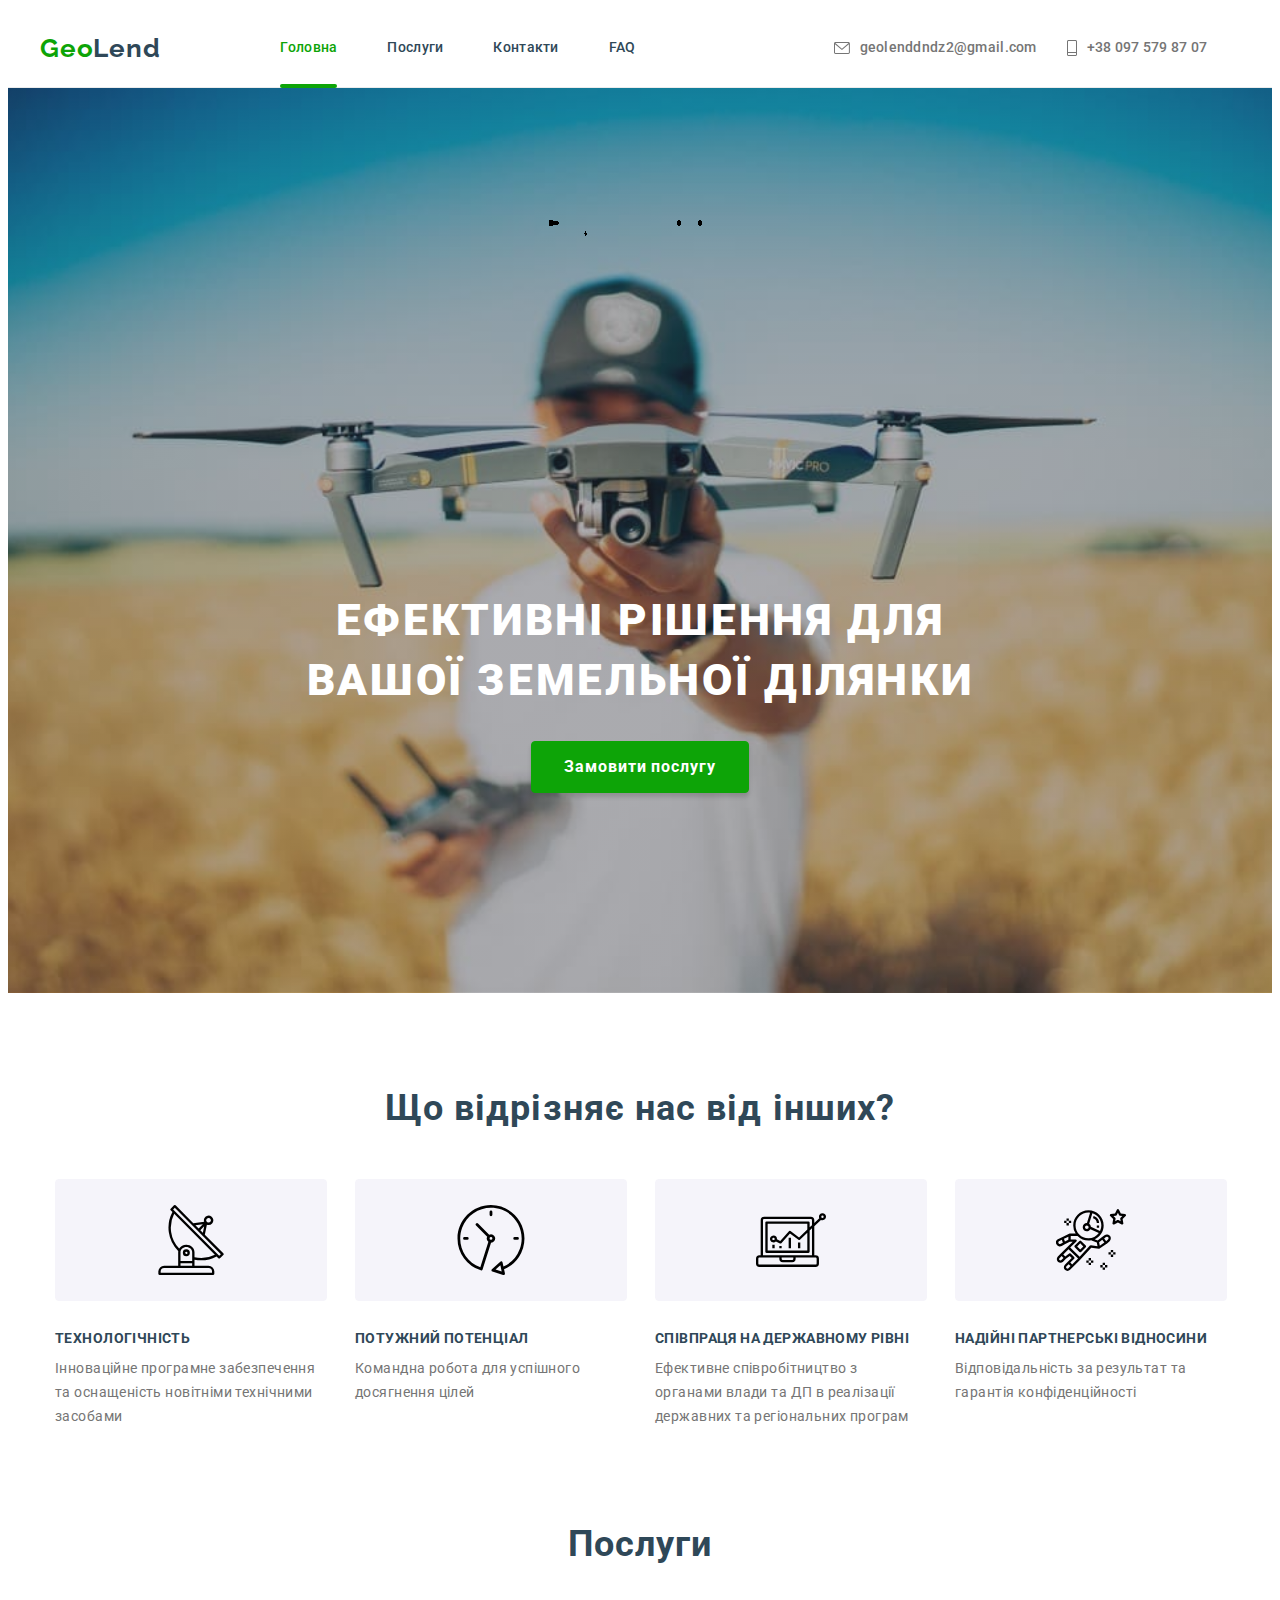
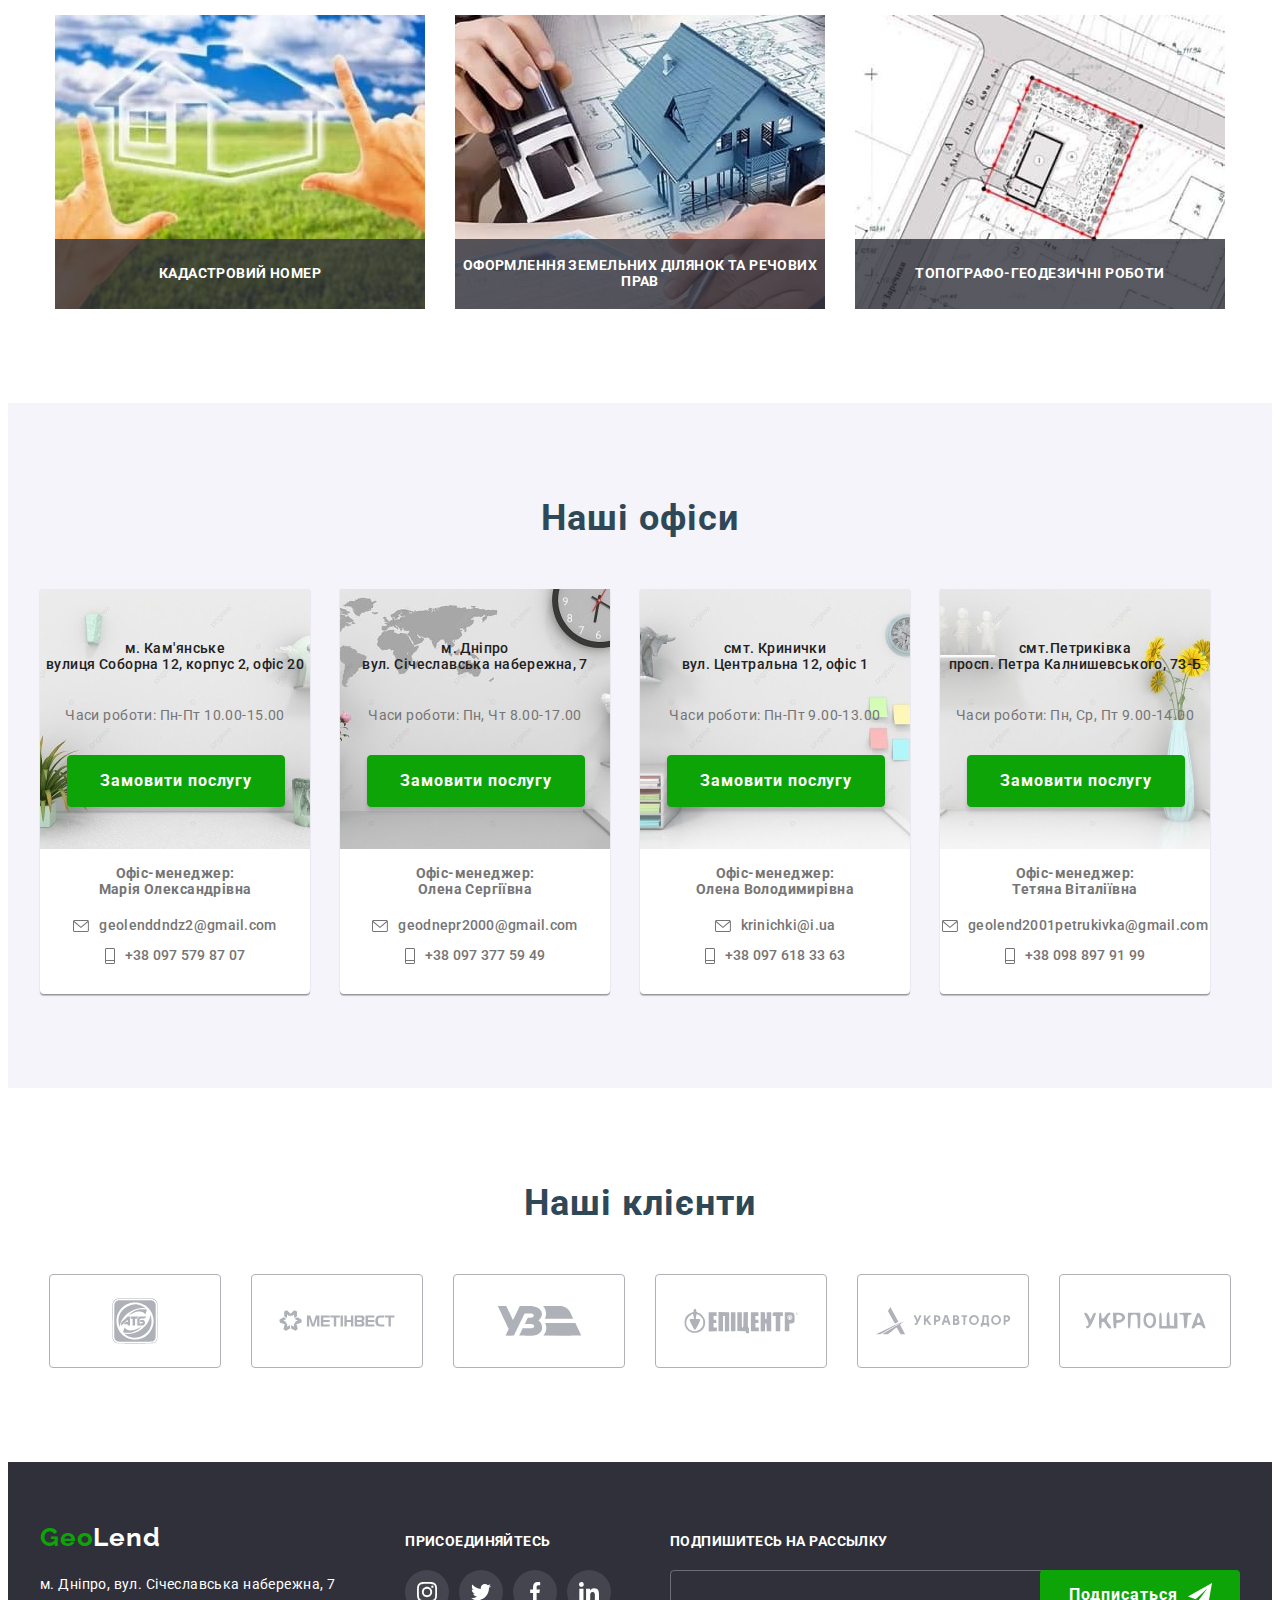
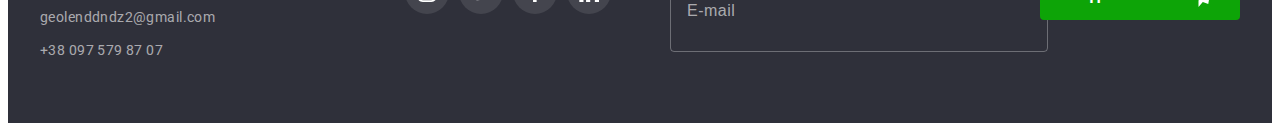
==== commit ae749770: "на проверку" ====
--- a/index.html
+++ b/index.html
@@ -51,22 +51,22 @@
 							<a href="./index.html" class="mobile-menu__nav-link list current-link">Головна</a>
 						</li>
 						<li class="mobile-menu__nav-item">
-							<a href="./portfolio.html" class="mobile-menu__nav-link list">Послуги</a>
+							<a href="#work" class="mobile-menu__nav-link list">Послуги</a>
 						</li>
 						<li class="mobile-menu__nav-item">
-							<a href="" class="mobile-menu__nav-link list">Портфоліо</a>
+							<a href="#offices" class="mobile-menu__nav-link list">Контакти</a>
 						</li>
 						<li class="mobile-menu__nav-item">
-							<a href="" class="mobile-menu__nav-link list">FAQ</a>
+							<a href="https://land.gov.ua/faq/" class="mobile-menu__nav-link list" target="_blank">FAQ</a>
 						</li>
 					</ul>
 				
 					<ul class="mobile-menu__contact-list list">
 						<li class="mobile-menu__contact-item">
-							<a href="" class="mobile-menu__contact-link--blue list">+38 096 111 11 11</a>
+							<a href="tel:+380975798707" class="mobile-menu__contact-link--blue list">+38 097 579 87 07</a>
 						</li>
 						<li class="mobile-menu__contact-item">
-							<a href="" class="mobile-menu__contact-link list">geolend2000@gmail.com</a>
+							<a href="mailto:geolenddndz2@gmail.com" class="mobile-menu__contact-link list">geolenddndz2@gmail.com</a>
 						</li>
 					</ul>
 				
@@ -81,29 +81,30 @@
 							<a href="" class="mobile-menu__social-link list">LinkedIn</a></li>
 					</ul>
 				</div>
-
 				<!-- End Mobile menu =======  -->
+
+				<!-- Nav Header =======  -->
 				<nav class="nav-header">
 					<ul class="nav-flex">
 						<li class="header-list list"><a class="nav-link selection current-link" href="./index.html">Головна</a></li>
-						<li class="header-list list"><a class="nav-link selection" href="./portfolio.html">Послуги</a></li>
-						<li class="header-list list"><a class="nav-link selection" href="">Портфоліо</a></li>
-						<li class="header-list list"><a class="nav-link selection" href="">FAQ</a></li>
+						<li class="header-list list"><a class="nav-link selection" href="#work">Послуги</a></li>
+						<li class="header-list list"><a class="nav-link selection" href="#offices">Контакти</a></li>
+						<li class="header-list list"><a class="nav-link selection" href="https://land.gov.ua/faq/" target="_blank">FAQ</a></li>
 					</ul>
 				</nav>
 
 				<div>
 					<ul class="contact-flex">
 						<li class="header-contact list">
-							<a class="contact-link selection" href="mailto:geolend2000@gmail.com"><svg class="icon icon-marg" width="16" height="12">
+							<a class="contact-link selection" href="mailto:geolenddndz2@gmail.com"><svg class="icon icon-marg" width="16" height="12">
 									<use href="./images/icons.svg#icon-envelope"></use>
-								</svg>geolend2000@gmail.com
+								</svg>geolenddndz2@gmail.com
 							</a>
 						</li>
 						<li class="header-contact list">
-							<a class="contact-link selection" href="tel:+380961111111"><svg class="icon icon-marg" width="10" height="16">
+							<a class="contact-link selection" href="tel:+380975798707"><svg class="icon icon-marg" width="10" height="16">
 									<use href="./images/icons.svg#icon-mobile"></use>
-								</svg>+38 096 111 11 11</a>
+								</svg>+38 097 579 87 07</a>
 						</li>
 					</ul>
 				</div>
@@ -230,7 +231,7 @@
 							</a>
 							<h3 class="peculiarities__title">Потужний потенціал</h3>
 							<p class="peculiarities__text">
-								Висококваліфікаційна експертиза та індівідульній підхід. Коробочні рішення під ключ
+								Командна робота для успішного досягнення цілей
 							</p>
 						</li>
 						<li class="peculiarities__list list">
@@ -241,7 +242,7 @@
 							</a>
 							<h3 class="peculiarities__title">Співпраця на Державному рівні</h3>
 							<p class="peculiarities__text">
-								Відповідальність
+								Ефективне співробітництво з органами влади та ДП в реалізації державних та регіональних програм
 							</p>
 						</li>
 						<li class="peculiarities__list list">
@@ -252,7 +253,7 @@
 							</a>
 							<h3 class="peculiarities__title">Надійні партнерські відносини</h3>
 							<p class="peculiarities__text">
-								Значимость этих проблем настолько очевидна, что реализация плановых заданий
+								Відповідальність за результат та гарантія конфіденційності
 							</p>
 						</li>
 					</ul>
@@ -260,9 +261,9 @@
 			</section>
 
 			<!-- Секция Чем мы занимаемся -->
-			<section class="section-work">
+			<section class="section-work" id="work">
 				<div class="container">
-					<h2 class="section__title">Основні напрямки</h2>
+					<h2 class="section__title">Послуги</h2>
 					<ul class="work">
 						<li class="work__list list">
 							<picture>								
@@ -311,12 +312,12 @@
 			</section>
 
 			<!-- Секция наші офіси -->
-			<section class="section section-bg">
+			<section class="section section-bg" id="offices">
 				<div class="container">
 					<h2 class="section__title">Наші офіси</h2>
 					<ul class="offices">
+						<!-- ======= Офіс ДНДЗ ======= -->
 						<li class="offices__list offices__list--dndz list">
-							<button class="btn btn__offices" type="button" data-modal-open>Замовити послугу</button>
 							<picture>
 								<!-- <source
 									media="(min-width: 1200px)"
@@ -356,31 +357,29 @@
 							</picture>
 							
 							<address class="offices__address">
-								<a class="offices__map" href="https://goo.gl/maps/JaR8wPoVLPzRB4Zz6" target="_blank" rel="noopener noreferrer">м. Кам'янське<br>площа Соборна, 1-а</a>
+								<a class="offices__map" href="https://www.google.com/maps/place/48%C2%B031'32.3%22N+34%C2%B036'53.0%22E/@48.525645,34.6141788,185m/data=!3m1!1e3!4m5!3m4!1s0x0:0x2a4541e649abff9e!8m2!3d48.525645!4d34.614726" target="_blank" rel="noopener noreferrer">м. Кам'янське<br>вулиця Соборна 12, корпус 2, офіс 20</a>
 							</address>
-
-							<p class="offices__time-work">Часи роботи: Пн-Пт 8.00-17.00</p>
-							<P class="offices__position-name">Головний менеджер:<br>Марія Олександрівна</P>
-
-							<div>
-								<ul class="offices__contact-flex">
-									<li class="offices__header-contact list">
-										<a class="offices__contact-link selection" href="mailto:geolend2000@gmail.com"><svg class="icon icon-marg" width="16" height="12">
-												<use href="./images/icons.svg#icon-envelope"></use>
-											</svg>geolend2000@gmail.com
-										</a>
-									</li>
-									<li class="offices__header-contact list">
-										<a class="offices__contact-link selection" href="tel:+380961111111"><svg class="icon icon-marg" width="10" height="16">
-												<use href="./images/icons.svg#icon-mobile"></use>
-											</svg>+38 096 111 11 11</a>
-									</li>
-								</ul>
-							</div>
-						</li>
-
-						<li class="offices__list offices__list--dndz list">
+							<p class="offices__time-work">Часи роботи: Пн-Пт 10.00-15.00</p>
 							<button class="btn btn__offices" type="button" data-modal-open>Замовити послугу</button>
+
+							<P class="offices__position-name">Офіс-менеджер:<br>Марія Олександрівна</P>
+							<ul class="offices__contact-flex">
+								<li class="offices__header-contact list">
+									<a class="offices__contact-link selection" href="mailto:geolenddndz2@gmail.com"><svg class="icon icon-marg" width="16" height="12">
+											<use href="./images/icons.svg#icon-envelope"></use>
+										</svg>geolenddndz2@gmail.com
+									</a>
+								</li>
+								<li class="offices__header-contact list">
+									<a class="offices__contact-link selection" href="tel:+380975798707"><svg class="icon icon-marg" width="10" height="16">
+											<use href="./images/icons.svg#icon-mobile"></use>
+										</svg>+38 097 579 87 07</a>
+								</li>
+							</ul>
+						</li>
+
+						<!-- ======= Офіс Дніпро ======= -->
+						<li class="offices__list offices__list--dp list">
 							<picture>
 																
 								<source
@@ -406,30 +405,29 @@
 							</picture>
 							
 							<address class="offices__address">
-								<a class="offices__map" href="https://goo.gl/maps/JaR8wPoVLPzRB4Zz6" target="_blank" rel="noopener noreferrer">м. Дніпро<br>Січеславька Набережна, 7</a>
+								<a class="offices__map" href="https://www.google.com/maps/place/48%C2%B028'36.3%22N+35%C2%B002'04.3%22E/@48.476755,35.0323273,741m/data=!3m2!1e3!4b1!4m5!3m4!1s0x0:0x4abb2ff4a37a9cf!8m2!3d48.476755!4d35.034516" target="_blank" rel="noopener noreferrer">м. Дніпро<br>вул. Січеславська набережна, 7</a>
 							</address>
-
-							<p class="offices__time-work">Часи роботи: Пн-Пт 8.00-17.00</p>
-							<P class="offices__position-name">Головний менеджер:<br>Олена Сергіївна</P>
-
-							<div>
-								<ul class="offices__contact-flex">
-									<li class="offices__header-contact list">
-										<a class="offices__contact-link selection" href="mailto:geolend2000@gmail.com"><svg class="icon icon-marg" width="16" height="12">
-												<use href="./images/icons.svg#icon-envelope"></use>
-											</svg>geolend2000@gmail.com
-										</a>
-									</li>
-									<li class="offices__header-contact list">
-										<a class="offices__contact-link selection" href="tel:+380961111111"><svg class="icon icon-marg" width="10" height="16">
-												<use href="./images/icons.svg#icon-mobile"></use>
-											</svg>+38 096 111 11 11</a>
-									</li>
-								</ul>
-							</div>
-						</li>
+							<p class="offices__time-work">Часи роботи: Пн, Чт 8.00-17.00</p>
+							<button class="btn btn__offices" type="button" data-modal-open>Замовити послугу</button>
+
+							<P class="offices__position-name">Офіс-менеджер:<br>Олена Сергіївна</P>
+							<ul class="offices__contact-flex">
+								<li class="offices__header-contact list">
+									<a class="offices__contact-link selection" href="mailto:geodnepr2000@gmail.com"><svg class="icon icon-marg" width="16" height="12">
+											<use href="./images/icons.svg#icon-envelope"></use>
+										</svg>geodnepr2000@gmail.com
+									</a>
+								</li>
+								<li class="offices__header-contact list">
+									<a class="offices__contact-link selection" href="tel:+380973775949"><svg class="icon icon-marg" width="10" height="16">
+											<use href="./images/icons.svg#icon-mobile"></use>
+										</svg>+38 097 377 59 49</a>
+								</li>
+							</ul>
+						</li>
+						
+						<!-- ======= Офіс Кринички ======= -->
 						<li class="offices__list list">
-							<button class="btn btn__offices" type="button" data-modal-open>Замовити послугу</button>
 							<picture>								
 								<source
 									media="(min-width: 1200px)"
@@ -454,30 +452,29 @@
 							</picture>
 							
 							<address class="offices__address">
-								<a class="offices__map" href="https://goo.gl/maps/JaR8wPoVLPzRB4Zz6" target="_blank" rel="noopener noreferrer">смт. Кринички<br>площа Соборна, 1-а</a>
+								<a class="offices__map" href="https://www.google.com/maps/place/48%C2%B022'06.7%22N+34%C2%B027'32.6%22E/@48.368372,34.4587271,186m/data=!3m1!1e3!4m5!3m4!1s0x0:0xfa0cf32d0529f1b8!8m2!3d48.368523!4d34.459053" target="_blank" rel="noopener noreferrer">смт. Кринички<br>вул. Центральна 12, офіс 1</a>
 							</address>
-
-							<p class="offices__time-work">Часи роботи: Пн-Пт 8.00-17.00</p>
-							<P class="offices__position-name">Головний менеджер:<br>Олена Миколаївна</P>
-
-							<div>
-								<ul class="offices__contact-flex">
-									<li class="offices__header-contact list">
-										<a class="offices__contact-link selection" href="mailto:geolend2000@gmail.com"><svg class="icon icon-marg" width="16" height="12">
-												<use href="./images/icons.svg#icon-envelope"></use>
-											</svg>geolend2000@gmail.com
-										</a>
-									</li>
-									<li class="offices__header-contact list">
-										<a class="offices__contact-link selection" href="tel:+380961111111"><svg class="icon icon-marg" width="10" height="16">
-												<use href="./images/icons.svg#icon-mobile"></use>
-											</svg>+38 096 111 11 11</a>
-									</li>
-								</ul>
-							</div>
-						</li>
+							<p class="offices__time-work">Часи роботи: Пн-Пт 9.00-13.00</p>
+							<button class="btn btn__offices" type="button" data-modal-open>Замовити послугу</button>
+
+							<P class="offices__position-name">Офіс-менеджер:<br>Олена Володимирівна</P>
+							<ul class="offices__contact-flex">
+								<li class="offices__header-contact list">
+									<a class="offices__contact-link selection" href="mailto:krinichki@i.ua"><svg class="icon icon-marg" width="16" height="12">
+											<use href="./images/icons.svg#icon-envelope"></use>
+										</svg>krinichki@i.ua
+									</a>
+								</li>
+								<li class="offices__header-contact list">
+									<a class="offices__contact-link selection" href="tel:+380976183363"><svg class="icon icon-marg" width="10" height="16">
+											<use href="./images/icons.svg#icon-mobile"></use>
+										</svg>+38 097 618 33 63</a>
+								</li>
+							</ul>
+						</li>
+
+						<!-- ======= Офіс Петриківка ======= -->
 						<li class="offices__list list">
-							<button class="btn btn__offices" type="button" data-modal-open>Замовити послугу</button>
 							<picture>								
 								<source
 									media="(min-width: 1200px)"
@@ -502,27 +499,25 @@
 							</picture>
 							
 							<address class="offices__address">
-								<a class="offices__map" href="https://goo.gl/maps/JaR8wPoVLPzRB4Zz6" target="_blank" rel="noopener noreferrer">смт. Петриківка<br>площа Соборна, 1-а</a>
+								<a class="offices__map" href="https://www.google.com/maps/place/%D0%BF%D1%80%D0%BE%D1%81%D0%BF.+%D0%9F%D0%B5%D1%82%D1%80%D0%B0+%D0%9A%D0%B0%D0%BB%D0%BD%D0%B8%D1%88%D0%B5%D0%B2%D1%81%D1%8C%D0%BA%D0%BE%D0%B3%D0%BE,+73,+%D0%9F%D0%B5%D1%82%D1%80%D0%B8%D0%BA%D1%96%D0%B2%D0%BA%D0%B0,+%D0%94%D0%BD%D1%96%D0%BF%D1%80%D0%BE%D0%BF%D0%B5%D1%82%D1%80%D0%BE%D0%B2%D1%81%D1%8C%D0%BA%D0%B0+%D0%BE%D0%B1%D0%BB%D0%B0%D1%81%D1%82%D1%8C,+51800/@48.7155071,34.6226625,738m/data=!3m2!1e3!4b1!4m5!3m4!1s0x40d97c1ff10c8425:0xdd926bc9647d157!8m2!3d48.7155036!4d34.6248512" target="_blank" rel="noopener noreferrer">смт.Петриківка<br>просп. Петра Калнишевського, 73-Б</a>
 							</address>
-
-							<p class="offices__time-work">Часи роботи: Пн-Пт 8.00-17.00</p>
-							<P class="offices__position-name">Головний менеджер:<br>Юлія Володимирівна</P>
-
-							<div>
-								<ul class="offices__contact-flex">
-									<li class="offices__header-contact list">
-										<a class="offices__contact-link selection" href="mailto:geolend2000@gmail.com"><svg class="icon icon-marg" width="16" height="12">
-												<use href="./images/icons.svg#icon-envelope"></use>
-											</svg>geolend2000@gmail.com
-										</a>
-									</li>
-									<li class="offices__header-contact list">
-										<a class="offices__contact-link selection" href="tel:+380961111111"><svg class="icon icon-marg" width="10" height="16">
-												<use href="./images/icons.svg#icon-mobile"></use>
-											</svg>+38 096 111 11 11</a>
-									</li>
-								</ul>
-							</div>
+							<p class="offices__time-work">Часи роботи: Пн, Ср, Пт 9.00-14.00</p>
+							<button class="btn btn__offices" type="button" data-modal-open>Замовити послугу</button>
+
+							<P class="offices__position-name">Офіс-менеджер:<br>Тетяна Віталіївна</P>
+							<ul class="offices__contact-flex">
+								<li class="offices__header-contact list">
+									<a class="offices__contact-link selection" href="mailto:geolend2001petrukivka@gmail.com"><svg class="icon icon-marg" width="16" height="12">
+											<use href="./images/icons.svg#icon-envelope"></use>
+										</svg>geolend2001petrukivka@gmail.com
+									</a>
+								</li>
+								<li class="offices__header-contact list">
+									<a class="offices__contact-link selection" href="tel:+380988979199"><svg class="icon icon-marg" width="10" height="16">
+											<use href="./images/icons.svg#icon-mobile"></use>
+										</svg>+38 098 897 91 99</a>
+								</li>
+							</ul>
 						</li>
 					</ul>
 				</div>
@@ -585,20 +580,20 @@
 			<div class="container container-footer ">
 				<div class="container-footer1">
 					<a class="logo-footer logo-first" href="./index.html">
-					<span></span>Web<span class="logo-second-white">Studio</span></span>
+					<span></span>Geo<span class="logo-second-white">Lend</span></span>
 					</a>
 					<address class="footer-address">
-					<a class="address" href="https://goo.gl/maps/JaR8wPoVLPzRB4Zz6" target="_blank" rel="noopener noreferrer">
-						г. Киев, пр-т Леси Украинки, 26
+					<a class="address" href="https://www.google.com/maps/place/48%C2%B028'36.3%22N+35%C2%B002'04.3%22E/@48.476755,35.0323273,741m/data=!3m2!1e3!4b1!4m5!3m4!1s0x0:0x4abb2ff4a37a9cf!8m2!3d48.476755!4d35.034516" target="_blank" rel="noopener noreferrer">
+						м. Дніпро, вул. Січеславська набережна, 7
 					</a>
 					</address>
 					<div>
 						<ul class="footer-list">
 							<li class="list">
-								<a class="footer-contact-link selection" href="mailto:geolend2000@gmail.com">geolend2000@gmail.com</a>
+								<a class="footer-contact-link selection" href="mailto:geolenddndz2@gmail.com">geolenddndz2@gmail.com</a>
 							</li>
 							<li class="list">
-								<a class="footer-contact-link selection" href="tel:+380961111111">+38 096 111 11 11</a>
+								<a class="footer-contact-link selection" href="tel:+380975798707">+38 097 579 87 07</a>
 							</li>
 						</ul>
 					</div>
--- a/css/main.min.css
+++ b/css/main.min.css
@@ -1 +1 @@
-@import"https://fonts.googleapis.com/css?family=Raleway:900&display=swap";:root{--dominant-font: "Roboto";--secondary-font: "Raleway";--dominant-color: #757575;--secondary-color: #2f4858;--accent-color: #0da407;--main-transition: 250ms cubic-bezier(0.4, 0, 0.2, 1)}.visually-hidden{position:absolute;white-space:nowrap;width:1px;height:1px;overflow:hidden;border:0;padding:0;clip:rect(0 0 0 0);-webkit-clip-path:inset(50%);clip-path:inset(50%);margin:-1px}h1,h2,h3,h4,h5,h6,p,ul{margin:0;padding:0}img{display:block;max-width:100%;height:auto}.list{list-style-type:none;margin:0;padding:0;text-decoration:none}.flex{display:-webkit-box;display:-ms-flexbox;display:flex;-webkit-box-align:center;-ms-flex-align:center;align-items:center}body{font-family:var(--dominant-font),sans-serif;font-size:14px}#morf{position:absolute;margin:auto;width:100vw;height:80pt;top:10%;left:-51%;-webkit-filter:url(#threshold) blur(0.6px);filter:url(#threshold) blur(0.6px)}#text1,#text2{position:absolute;width:100%;display:inline-block;font-family:"Raleway",sans-serif;font-size:50pt;text-align:center;-webkit-user-select:none;-moz-user-select:none;-ms-user-select:none;user-select:none}.btn{display:inline-block;border-radius:4px;border:1px solid var(--accent-color);padding:10px 32px;min-width:200px;-webkit-box-shadow:0 4px 4px rgba(0,0,0,.15);box-shadow:0 4px 4px rgba(0,0,0,.15);font-family:inherit;font-weight:700;font-size:16px;line-height:1.88;letter-spacing:.06em;color:#fff;background:var(--accent-color)}.btn:hover,.btn:focus{cursor:pointer}.btn-filter{display:block;padding:6px 22px;border-radius:4px;border:none;font-family:var(--dominant-font),sans-serif;font-weight:500;font-size:16px;line-height:1.63;letter-spacing:.03em;color:var(--secondary-color);background:#f5f4fa;-webkit-transition:color var(--main-transition),background-color var(--main-transition);transition:color var(--main-transition),background-color var(--main-transition)}.btn-filter:hover,.btn-filter:focus{cursor:pointer;color:#fff;background-color:var(--accent-color);-webkit-box-shadow:0px 2px 2px rgba(0,0,0,.12),0px 1px 2px rgba(0,0,0,.08),0px 3px 1px rgba(0,0,0,.1);box-shadow:0px 2px 2px rgba(0,0,0,.12),0px 1px 2px rgba(0,0,0,.08),0px 3px 1px rgba(0,0,0,.1)}.btn-form-total{display:-webkit-box;display:-ms-flexbox;display:flex;-webkit-box-pack:center;-ms-flex-pack:center;justify-content:center;margin-top:30px}.btn-form{padding:10px 55px;font-family:inherit;font-weight:700;font-size:16px;line-height:1.87;letter-spacing:.06em;color:#fff;background-color:#2196f3;border-radius:4px;border:none;-webkit-box-shadow:0px 4px 4px rgba(0,0,0,.15);box-shadow:0px 4px 4px rgba(0,0,0,.15);-webkit-transition:background-color var(--main-transition);transition:background-color var(--main-transition)}.btn-form:hover,.btn-form:focus{cursor:pointer;background-color:#188ce8}.section{padding:60px 0;outline:1px solid blue}@media screen and (min-width: 1200px){.section{padding:94px 0}}.section__title{font-weight:700;margin-bottom:30px;font-size:28px;line-height:1.18;text-align:center;letter-spacing:.03em;color:var(--secondary-color)}@media screen and (min-width: 1200px){.section__title{margin-bottom:50px;font-size:36px;line-height:1.17;text-align:center;letter-spacing:.03em}}.section-bg{background:#f5f4fa}.section-work{padding-bottom:94px}@media screen and (max-width: 1199px){.section-work{display:none}}.container{width:100%;padding:0 15px;margin-left:auto;margin-right:auto;outline:1px solid tomato}@media screen and (min-width: 480px){.container{max-width:480px}}@media screen and (min-width: 768px){.container{max-width:768px}}@media screen and (min-width: 1200px){.container{max-width:1200px}}.social-link{display:-webkit-box;display:-ms-flexbox;display:flex;-webkit-box-pack:center;-ms-flex-pack:center;justify-content:center;-ms-flex-line-pack:center;align-content:center}.social-link__list:not(:first-child){margin-left:10px}.social-link__item{display:-webkit-box;display:-ms-flexbox;display:flex;-webkit-box-align:center;-ms-flex-align:center;align-items:center;-webkit-box-pack:center;-ms-flex-pack:center;justify-content:center;background-color:#fff;border-radius:50%;width:44px;height:44px;-webkit-transition:color var(--main-transition),background-color var(--main-transition);transition:color var(--main-transition),background-color var(--main-transition);color:#afb1b8}a.current-link{color:var(--accent-color)}.current-link{position:relative}@media screen and (min-width: 768px){.current-link::after{content:"";position:absolute;bottom:0;left:0;z-index:1;border-radius:2px;display:block;width:100%;height:4px;background-color:var(--accent-color)}}.only-border{position:absolute;bottom:0;display:block;width:100%;height:1px;background-color:#ececec}.social-link__item:hover,.social-link__item:focus{color:#fff;background-color:var(--accent-color)}.icon{fill:currentColor}.item-footer:hover,.item-footer:focus{background-color:var(--accent-color)}.icon-footer{fill:currentColor}.logo{display:block;text-decoration:none}.logo-first{font-family:"Raleway",sans-serif;font-weight:700;font-size:24px;line-height:1.17;letter-spacing:.03em;color:var(--accent-color)}@media screen and (min-width: 1200px){.logo-first{font-size:26px;line-height:1.19}}.logo-second{font-family:"Raleway",sans-serif;font-weight:700;font-size:24px;line-height:1.17;letter-spacing:.03em;text-decoration:none;color:var(--secondary-color)}@media screen and (min-width: 1200px){.logo-second{font-size:26px;line-height:1.19}}.logo-second-white{font-family:"Raleway",sans-serif;font-weight:700;font-size:24px;line-height:1.17;letter-spacing:.03em;text-decoration:none;color:#fff}@media screen and (min-width: 1200px){.logo-second-white{font-size:26px;line-height:1.19}}.logo-footer{text-decoration:none}@media screen and (max-width: 1199px){.logo-footer{text-align:center}}.mobile-menu__btn{background-color:rgba(0,0,0,0);border:none;width:40px;height:40px;display:-webkit-box;display:-ms-flexbox;display:flex;-webkit-box-pack:center;-ms-flex-pack:center;justify-content:center;-webkit-box-align:center;-ms-flex-align:center;align-items:center;margin-right:0;margin-left:auto;padding:0;z-index:100;-webkit-transition:color var(--main-transition);transition:color var(--main-transition)}@media screen and (min-width: 768px){.mobile-menu__btn{display:none}}.mobile-menu__open{fill:currentColor}.mobile-menu__close{opacity:0;fill:currentColor}.mobile-menu__btn.is-open .mobile-menu__open{opacity:0;-webkit-transition:var(--main-transition);transition:var(--main-transition)}.mobile-menu__btn.is-open .mobile-menu__close{opacity:1;-webkit-transition:var(--main-transition);transition:var(--main-transition)}.mobile-menu__btn:hover .mobile-menu__open,.mobile-menu__btn:hover .mobile-menu__close{color:var(--accent-color);cursor:pointer}.mobile-menu{position:fixed;top:0;left:0;width:100vw;height:100vh;padding:48px 0;padding-left:40px;display:-webkit-box;display:-ms-flexbox;display:flex;-webkit-box-orient:vertical;-webkit-box-direction:normal;-ms-flex-direction:column;flex-direction:column;z-index:10;background-color:#fff;-webkit-transform:translateX(100%);transform:translateX(100%);-webkit-transition:-webkit-transform var(--main-transition);transition:-webkit-transform var(--main-transition);transition:transform var(--main-transition);transition:transform var(--main-transition), -webkit-transform var(--main-transition)}.mobile-menu.is-open{-webkit-transform:translateX(0);transform:translateX(0)}@media screen and (min-width: 768px){.mobile-menu{display:none}}.mobile-menu__nav-list{margin-bottom:auto;display:-webkit-box;display:-ms-flexbox;display:flex;-webkit-box-orient:vertical;-webkit-box-direction:normal;-ms-flex-direction:column;flex-direction:column;gap:32px}.mobile-menu__nav-link{font-weight:500;font-size:40px;line-height:1.18;letter-spacing:.02em;color:var(--secondary-color)}.mobile-menu__nav-link:hover,.mobile-menu__nav-link:focus{cursor:pointer}.mobile-menu__contact-list{display:-webkit-box;display:-ms-flexbox;display:flex;-webkit-box-orient:vertical;-webkit-box-direction:normal;-ms-flex-direction:column;flex-direction:column;gap:32px}.mobile-menu__contact-link--blue{font-weight:500;font-size:34px;line-height:1.17;letter-spacing:.02em;color:var(--accent-color)}.mobile-menu__contact-link--blue:hover,.mobile-menu__contact-link--blue:focus{cursor:pointer}.mobile-menu__contact-link{font-weight:500;font-size:24px;line-height:1.17;letter-spacing:.02em;color:var(--dominant-color)}.mobile-menu__contact-link:hover,.mobile-menu__contact-link:focus{cursor:pointer}.mobile-menu__social-list{margin-top:64px;display:-webkit-box;display:-ms-flexbox;display:flex;-webkit-box-pack:left;-ms-flex-pack:left;justify-content:left;-ms-flex-wrap:wrap;flex-wrap:wrap;gap:10px}.mobile-menu__social-link{font-weight:500;font-size:18px;line-height:1.22;letter-spacing:.02em;color:var(--accent-color)}.mobile-menu__social-link:hover,.mobile-menu__social-link:focus{cursor:pointer}.mobile-menu__social-item:not(:last-child){border-right:1px solid var(--secondary-color);padding-right:10px}.clients{display:-webkit-box;display:-ms-flexbox;display:flex;-ms-flex-wrap:wrap;flex-wrap:wrap;gap:30px;-webkit-box-pack:center;-ms-flex-pack:center;justify-content:center}.clients__item{display:-webkit-box;display:-ms-flexbox;display:flex;-webkit-box-align:center;-ms-flex-align:center;align-items:center;background-color:#fff;-webkit-box-pack:center;-ms-flex-pack:center;justify-content:center;border-radius:4px;border:1px solid #afb1b8;-webkit-transition:color var(--main-transition),border-color var(--main-transition);transition:color var(--main-transition),border-color var(--main-transition);color:#afb1b8}.clients__item:hover,.clients__item:focus{color:var(--accent-color);border-color:var(--accent-color)}@media screen and (max-width: 767px){.clients__item{width:210px;height:92px}}@media screen and (min-width: 768px){.clients__item{width:226px;height:92px}}@media screen and (min-width: 1200px){.clients__item{width:170px;height:92px}}.clients__list:hover,.clients__list:focus{color:var(--accent-color);border-color:var(--accent-color)}.section-footer{padding:60px 0}.address{letter-spacing:.03em;text-decoration:none;font-style:normal;line-height:1.71;color:#fff}.footer-contact-link{line-height:1.71;letter-spacing:.03em;-webkit-text-decoration-line:none;text-decoration-line:none;color:rgba(255,255,255,.6)}.footer-address{margin-top:20px;margin-bottom:8px;text-align:center}@media screen and (min-width: 1200px){.footer-address{margin-bottom:9px}}.footer-list{display:-webkit-box;display:-ms-flexbox;display:flex;-webkit-box-orient:vertical;-webkit-box-direction:normal;-ms-flex-direction:column;flex-direction:column;gap:8px}@media screen and (max-width: 1199px){.footer-list>.list{text-align:center}}@media screen and (min-width: 1200px){.footer-list{gap:9px}}.container-footer{display:-webkit-box;display:-ms-flexbox;display:flex;-webkit-box-pack:center;-ms-flex-pack:center;justify-content:center}@media screen and (max-width: 767px){.container-footer{-webkit-box-orient:vertical;-webkit-box-direction:normal;-ms-flex-direction:column;flex-direction:column}}@media screen and (min-width: 768px)and (max-width: 1199px){.container-footer{-ms-flex-wrap:wrap;flex-wrap:wrap}}@media screen and (max-width: 1199px){.container-footer1{display:-webkit-box;display:-ms-flexbox;display:flex;-webkit-box-orient:vertical;-webkit-box-direction:normal;-ms-flex-direction:column;flex-direction:column;-webkit-box-pack:center;-ms-flex-pack:center;justify-content:center}}@media screen and (max-width: 767px){.container-footer2{margin:60px 0}}@media screen and (min-width: 768px){.container-footer2{margin-left:165px}}@media screen and (min-width: 1200px){.container-footer2{margin-left:70px}}.footer-title{margin-bottom:20px;text-transform:uppercase;font-size:14px;font-weight:700;line-height:1.14;letter-spacing:.03em;text-align:center;color:#fff}@media screen and (min-width: 768px){.footer-title{margin-top:5px}}@media screen and (min-width: 1200px){.footer-title{margin-top:12px;text-align:left}}.item-footer{display:-webkit-box;display:-ms-flexbox;display:flex;-webkit-box-align:center;-ms-flex-align:center;align-items:center;-webkit-box-pack:center;-ms-flex-pack:center;justify-content:center;background-color:rgba(255,255,255,.1);border-radius:50%;width:44px;height:44px;-webkit-transition:background-color var(--main-transition);transition:background-color var(--main-transition);color:#fff}@media screen and (min-width: 768px)and (max-width: 1199px){.container-footer3{margin-top:60px}}@media screen and (min-width: 1200px){.container-footer3{margin-left:auto;margin-right:0}}.container-footer-form{display:-webkit-box;display:-ms-flexbox;display:flex;outline:none}@media screen and (max-width: 1199px){.container-footer-form{-webkit-box-orient:vertical;-webkit-box-direction:normal;-ms-flex-direction:column;flex-direction:column;-webkit-box-pack:center;-ms-flex-pack:center;justify-content:center}}.footer-label-form{display:block;outline:none}@media screen and (max-width: 479px){.footer-label-form{width:100%;height:50px}}@media screen and (min-width: 480px){.footer-label-form{width:450px;height:50px}}@media screen and (min-width: 1200px){.footer-label-form{width:358px;height:50px;margin-right:12px}}.footer-form{display:block;width:100%;height:100%;padding-top:15px;padding-bottom:15px;padding-left:16px;border:1px solid rgba(255,255,255,.3);background-color:rgba(0,0,0,0);border-radius:4px;outline:rgba(0,0,0,0);font-size:16px;line-height:1.25;letter-spacing:.03em;color:rgba(255,255,255,.6)}.footer-form::-webkit-input-placeholder{font-size:16px;line-height:1.25;letter-spacing:.03em;color:rgba(255,255,255,.6)}.footer-form::-moz-placeholder{font-size:16px;line-height:1.25;letter-spacing:.03em;color:rgba(255,255,255,.6)}.footer-form:-ms-input-placeholder{font-size:16px;line-height:1.25;letter-spacing:.03em;color:rgba(255,255,255,.6)}.footer-form::-ms-input-placeholder{font-size:16px;line-height:1.25;letter-spacing:.03em;color:rgba(255,255,255,.6)}.footer-form::placeholder{font-size:16px;line-height:1.25;letter-spacing:.03em;color:rgba(255,255,255,.6)}.footer-btn-form{width:200px;position:relative;display:block;padding:10px 62px 10px 29px;font-family:inherit;font-weight:700;font-size:16px;line-height:1.87;letter-spacing:.06em;color:#fff;background-color:var(--accent-color);border:none;border-radius:4px}@media screen and (max-width: 1199px){.footer-btn-form{margin-top:20px;margin-left:auto;margin-right:auto}}.icon-footer-telegram{position:absolute;top:13px;left:148px}.footer-btn-form:hover,.footer-btn-form:focus{cursor:pointer}.header{position:relative}.mobile__logo{padding:16px 0}.nav-link{display:block;padding:32px 0;font-weight:500;line-height:1.14;letter-spacing:.02em;text-decoration:none;color:var(--secondary-color)}.selection{-webkit-transition:color var(--main-transition);transition:color var(--main-transition)}.selection:hover,.selection:focus{color:var(--accent-color)}.contact-link{display:-webkit-box;display:-ms-flexbox;display:flex;-webkit-box-align:center;-ms-flex-align:center;align-items:center;font-weight:500;font-size:12px;line-height:1.17;letter-spacing:.02em;text-decoration:none;color:var(--dominant-color)}@media screen and (min-width: 1200px){.contact-link{padding:32px 0;font-size:14px;line-height:1.14}}.icon-marg{margin-right:10px;fill:currentColor}.contact-flex{display:-webkit-box;display:-ms-flexbox;display:flex;padding:0}@media screen and (max-width: 767px){.contact-flex{display:none}}@media screen and (min-width: 768px)and (max-width: 1199px){.contact-flex{-webkit-box-orient:vertical;-webkit-box-direction:normal;-ms-flex-direction:column;flex-direction:column;margin-left:94px;gap:10px}}@media screen and (min-width: 1200px){.contact-flex{margin:0 0 0 206px;gap:30px}}@media screen and (max-width: 767px){.nav-header{display:none}}@media screen and (min-width: 768px){.nav-header{margin:0 0 0 42px}}@media screen and (min-width: 1200px){.nav-header{margin:0 0 0 120px}}.nav-flex{display:-webkit-box;display:-ms-flexbox;display:flex}.nav-flex .list{margin-right:40px}@media screen and (min-width: 1200px){.nav-flex .list{margin-right:50px}}.nav-flex .list:last-child{margin-right:0}.section-hero{position:relative;padding-top:118px;padding-bottom:118px}@media screen and (min-width: 1200px){.section-hero{padding-top:200px;padding-bottom:200px}}.hero-bg,.footer-bg{background-color:#2f303a}.hero-bg{text-align:center;background-repeat:no-repeat;background-position:center;background-size:cover;background-image:-webkit-gradient(linear, left top, right top, from(rgba(47, 48, 58, 0.4)), to(rgba(47, 48, 58, 0.4))),url(../images/hero/david-henrichs-72AYEEBJpz4-unsplash_sm.jpg);background-image:linear-gradient(to right, rgba(47, 48, 58, 0.4), rgba(47, 48, 58, 0.4)),url(../images/hero/david-henrichs-72AYEEBJpz4-unsplash_sm.jpg)}@media(min-device-pixel-ratio: 2),(-webkit-min-device-pixel-ratio: 2),(min-resolution: 192dpi),(min-resolution: 2dppx){.hero-bg{background-image:-webkit-gradient(linear, left top, right top, from(rgba(47, 48, 58, 0.4)), to(rgba(47, 48, 58, 0.4))),url(../images/hero/david-henrichs-72AYEEBJpz4-unsplash_sm@2.jpg);background-image:linear-gradient(to right, rgba(47, 48, 58, 0.4), rgba(47, 48, 58, 0.4)),url(../images/hero/david-henrichs-72AYEEBJpz4-unsplash_sm@2.jpg)}}@media screen and (min-width: 768px){.hero-bg{background-image:-webkit-gradient(linear, left top, right top, from(rgba(47, 48, 58, 0.4)), to(rgba(47, 48, 58, 0.4))),url(../images/hero/david-henrichs-72AYEEBJpz4-unsplash_md.jpg);background-image:linear-gradient(to right, rgba(47, 48, 58, 0.4), rgba(47, 48, 58, 0.4)),url(../images/hero/david-henrichs-72AYEEBJpz4-unsplash_md.jpg)}}@media screen and (min-width: 768px)and (min-device-pixel-ratio: 2),screen and (min-width: 768px)and (-webkit-min-device-pixel-ratio: 2),screen and (min-width: 768px)and (min-resolution: 192dpi),screen and (min-width: 768px)and (min-resolution: 2dppx){.hero-bg{background-image:-webkit-gradient(linear, left top, right top, from(rgba(47, 48, 58, 0.4)), to(rgba(47, 48, 58, 0.4))),url(../images/hero/david-henrichs-72AYEEBJpz4-unsplash_md@2.jpg);background-image:linear-gradient(to right, rgba(47, 48, 58, 0.4), rgba(47, 48, 58, 0.4)),url(../images/hero/david-henrichs-72AYEEBJpz4-unsplash_md@2.jpg)}}@media screen and (min-width: 1200px){.hero-bg{background-image:-webkit-gradient(linear, left top, right top, from(rgba(47, 48, 58, 0.4)), to(rgba(47, 48, 58, 0.4))),url(../images/hero/david-henrichs-72AYEEBJpz4-unsplash_lg.jpg);background-image:linear-gradient(to right, rgba(47, 48, 58, 0.4), rgba(47, 48, 58, 0.4)),url(../images/hero/david-henrichs-72AYEEBJpz4-unsplash_lg.jpg)}}@media screen and (min-width: 1200px)and (min-device-pixel-ratio: 2),screen and (min-width: 1200px)and (-webkit-min-device-pixel-ratio: 2),screen and (min-width: 1200px)and (min-resolution: 192dpi),screen and (min-width: 1200px)and (min-resolution: 2dppx){.hero-bg{background-image:-webkit-gradient(linear, left top, right top, from(rgba(47, 48, 58, 0.4)), to(rgba(47, 48, 58, 0.4))),url(../images/hero/david-henrichs-72AYEEBJpz4-unsplash_lg@2.jpg);background-image:linear-gradient(to right, rgba(47, 48, 58, 0.4), rgba(47, 48, 58, 0.4)),url(../images/hero/david-henrichs-72AYEEBJpz4-unsplash_lg@2.jpg)}}.hero-title{margin-left:auto;margin-right:auto;margin-bottom:30px;margin-top:150px;font-weight:900;font-size:26px;line-height:1.62;letter-spacing:.06em;text-transform:uppercase;color:#fff}@media screen and (max-width: 479px){.hero-title{width:100%}}@media screen and (min-width: 480px){.hero-title{width:360px}}@media screen and (min-width: 1200px){.hero-title{width:696px;font-size:44px;line-height:1.36}}.appearance-none{-moz-appearance:none;-webkit-appearance:none;appearance:none}.title-form{font-size:20px;line-height:1.5;letter-spacing:.03em;color:var(--secondary-color);text-align:center;margin-bottom:12px}@media screen and (min-width: 1200px){.title-form{line-height:1.15}}.total-form{display:block}.label-form{display:-webkit-box;display:-ms-flexbox;display:flex;width:448px}.text-form{display:block;margin-bottom:4px;font-size:12px;line-height:1.17;letter-spacing:.01em;color:var(--dominant-color)}.container-item-form{position:relative;display:-webkit-box;display:-ms-flexbox;display:flex;height:40px;margin-bottom:10px}@media screen and (max-width: 479px){.container-item-form{width:100%}}@media screen and (min-width: 480px){.container-item-form{width:370px}}@media screen and (min-width: 1200px){.container-item-form{width:448px}}.input-form{display:block;width:100%;height:100%;padding-left:42px;border:1px solid rgba(33,33,33,.2);outline:rgba(0,0,0,0);border-radius:4px;-webkit-transition:border-color var(--main-transition);transition:border-color var(--main-transition)}.input-form:focus,.textarea-form:focus{border-color:var(--accent-color);cursor:pointer}.textarea-form:not(:-moz-placeholder-shown){border-color:var(--accent-color);cursor:pointer}.textarea-form:not(:-ms-input-placeholder){border-color:var(--accent-color);cursor:pointer}.textarea-form:not(:placeholder-shown){border-color:var(--accent-color);cursor:pointer}.input-form:focus+.icon-form{color:var(--accent-color)}.textarea-form{display:block;resize:none;width:100%;height:120px;margin-bottom:20px;padding:12px 16px;font-size:14px;line-height:1.14;letter-spacing:.01em;border-color:rgba(33,33,33,.2);border-radius:4px;outline:rgba(0,0,0,0)}@media screen and (min-width: 1200px){.textarea-form{font-size:12px;line-height:1.17}}.textarea-form::-webkit-input-placeholder{font-size:14px;line-height:1.14;letter-spacing:.01em;color:rgba(117,117,117,.5)}.textarea-form::-moz-placeholder{font-size:14px;line-height:1.14;letter-spacing:.01em;color:rgba(117,117,117,.5)}.textarea-form:-ms-input-placeholder{font-size:14px;line-height:1.14;letter-spacing:.01em;color:rgba(117,117,117,.5)}.textarea-form::-ms-input-placeholder{font-size:14px;line-height:1.14;letter-spacing:.01em;color:rgba(117,117,117,.5)}.textarea-form::placeholder{font-size:14px;line-height:1.14;letter-spacing:.01em;color:rgba(117,117,117,.5)}@media screen and (min-width: 1200px){.textarea-form::-webkit-input-placeholder{font-size:12px;line-height:1.17}.textarea-form::-moz-placeholder{font-size:12px;line-height:1.17}.textarea-form:-ms-input-placeholder{font-size:12px;line-height:1.17}.textarea-form::-ms-input-placeholder{font-size:12px;line-height:1.17}.textarea-form::placeholder{font-size:12px;line-height:1.17}}.icon-form{display:block;position:absolute;top:14px;left:15px;fill:currentColor}.text-form-checkbox{-webkit-box-align:center;-ms-flex-align:center;align-items:center;font-size:12px;line-height:1.17;letter-spacing:.03em;color:#757575}@media screen and (max-width: 479px){.text-form-checkbox{display:inline-block;text-align:justify}}@media screen and (min-width: 480px){.text-form-checkbox{display:-webkit-box;display:-ms-flexbox;display:flex}}@media screen and (min-width: 1200px){.text-form-checkbox{font-size:14px;line-height:1.71}}.text-form-blue{margin-left:3px;font-size:12px;line-height:1.17;letter-spacing:.03em;color:#2196f3;text-decoration:underline}@media screen and (min-width: 1200px){.text-form-blue{font-size:14px;line-height:1.71}}.input-form-checkbox{display:block;margin-right:7px}.form-checkbox-custom{display:-webkit-inline-box;display:-ms-inline-flexbox;display:inline-flex;-webkit-box-pack:center;-ms-flex-pack:center;justify-content:center;-webkit-box-align:center;-ms-flex-align:center;align-items:center;margin-right:7px;width:16px;height:15px;border-radius:2px;border:2px solid var(--secondary-color);-webkit-transition:background-color var(--main-transition),border var(--main-transition);transition:background-color var(--main-transition),border var(--main-transition)}.form-checkbox-icon{fill:#fff}.input-form-checkbox:checked+.form-checkbox-custom{background-color:var(--accent-color);border:rgba(0,0,0,0)}.backdrop{position:fixed;top:0;left:0;width:100%;height:100%;opacity:1;visibility:visible;pointer-events:initial;z-index:1000;-webkit-transition:opacity var(--main-transition),visibility var(--main-transition),-webkit-transform var(--main-transition);transition:opacity var(--main-transition),visibility var(--main-transition),-webkit-transform var(--main-transition);transition:opacity var(--main-transition),visibility var(--main-transition),transform var(--main-transition);transition:opacity var(--main-transition),visibility var(--main-transition),transform var(--main-transition),-webkit-transform var(--main-transition);-webkit-transform:scale(1);transform:scale(1);background-color:rgba(0,0,0,.2)}.backdrop.is-hidden{opacity:0;visibility:hidden;pointer-events:none;-webkit-transform:scale(1.1);transform:scale(1.1)}.modal{position:absolute;padding:40px;top:50%;left:50%;-webkit-transform:translate(-50%, -50%);transform:translate(-50%, -50%);height:609px;background-color:#fff;border-radius:4px;-webkit-box-shadow:0px 2px 1px rgba(0,0,0,.2),0px 1px 1px rgba(0,0,0,.14),0px 1px 3px rgba(0,0,0,.12);box-shadow:0px 2px 1px rgba(0,0,0,.2),0px 1px 1px rgba(0,0,0,.14),0px 1px 3px rgba(0,0,0,.12)}@media screen and (max-width: 479px){.modal{width:100%;height:609px}}@media screen and (min-width: 480px){.modal{width:450px;height:609px}}@media screen and (min-width: 1200px){.modal{width:528px;height:581px}}.modal-close-btn{position:absolute;top:0;right:0;display:-webkit-box;display:-ms-flexbox;display:flex;-webkit-box-pack:center;-ms-flex-pack:center;justify-content:center;-webkit-box-align:center;-ms-flex-align:center;align-items:center;width:30px;height:30px;margin-top:8px;margin-right:8px;padding:0;border-radius:50%;border-color:rgba(0,0,0,.1);background-color:rgba(0,0,0,0);cursor:pointer;-webkit-transition:color var(--main-transition);transition:color var(--main-transition)}.modal-close-svg{fill:currentColor}.modal-close-btn:hover>.modal-close-svg,.modal-close-btn:focus>.modal-close-svg{color:var(--accent-color)}.offices{gap:30px}@media screen and (max-width: 767px){.offices{display:-webkit-box;display:-ms-flexbox;display:flex;-webkit-box-orient:vertical;-webkit-box-direction:normal;-ms-flex-direction:column;flex-direction:column}}@media screen and (min-width: 768px){.offices{display:-webkit-box;display:-ms-flexbox;display:flex;-ms-flex-wrap:wrap;flex-wrap:wrap}}.offices__address{display:-webkit-box;display:-ms-flexbox;display:flex;-webkit-box-pack:center;-ms-flex-pack:center;justify-content:center}.offices__map{font-family:"Roboto";font-style:normal;font-weight:500;font-size:16px;line-height:1.19;letter-spacing:.03em;margin-top:30px;text-align:center;text-decoration:none;color:#212121}.offices__time-work{font-size:16px;line-height:1.19;letter-spacing:.03em;margin-top:10px;text-align:center;color:var(--dominant-color)}.offices__position-name{font-size:16px;line-height:1.19;letter-spacing:.03em;margin-top:10px;text-align:center;margin-bottom:16px;color:var(--dominant-color)}.offices__contact-flex{display:-webkit-box;display:-ms-flexbox;display:flex;-webkit-box-orient:vertical;-webkit-box-direction:normal;-ms-flex-direction:column;flex-direction:column;-webkit-box-pack:center;-ms-flex-pack:center;justify-content:center;gap:10px}.offices__contact-link{display:-webkit-box;display:-ms-flexbox;display:flex;-webkit-box-pack:center;-ms-flex-pack:center;justify-content:center;-webkit-box-align:center;-ms-flex-align:center;align-items:center;font-weight:500;font-size:14px;line-height:1.17;letter-spacing:.02em;text-decoration:none;color:var(--dominant-color)}.offices__list{position:relative;background:#fff;padding-bottom:30px;-webkit-box-shadow:0px 2px 1px rgba(0,0,0,.2),0px 1px 1px rgba(0,0,0,.14),0px 1px 1px rgba(0,0,0,.12);box-shadow:0px 2px 1px rgba(0,0,0,.2),0px 1px 1px rgba(0,0,0,.14),0px 1px 1px rgba(0,0,0,.12);border-bottom-right-radius:4px;border-bottom-left-radius:4px}@media screen and (min-width: 480px){.offices__list{width:450px;padding-bottom:24px}}@media screen and (min-width: 768px){.offices__list{width:354px;padding-bottom:24px}}@media screen and (min-width: 1200px){.offices__list{width:270px;padding-bottom:30px}}.btn__offices{position:absolute;left:70px;top:150px;display:none;-webkit-transition:scale 1000ms cubic-bezier(0.4, 0, 0.2, 1);transition:scale 1000ms cubic-bezier(0.4, 0, 0.2, 1);scale:1}.offices__list:hover .btn__offices{display:block;scale:1.3}.peculiarities{display:-webkit-box;display:-ms-flexbox;display:flex;-webkit-box-pack:center;-ms-flex-pack:center;justify-content:center;gap:30px}@media screen and (max-width: 1199px){.peculiarities{-ms-flex-wrap:wrap;flex-wrap:wrap}}@media screen and (min-width: 480px){.peculiarities__list{width:450px}}@media screen and (min-width: 768px){.peculiarities__list{width:354px}}@media screen and (min-width: 1200px){.peculiarities__list{width:270px}}.peculiarities__item{display:-webkit-box;display:-ms-flexbox;display:flex;-webkit-box-align:center;-ms-flex-align:center;align-items:center;-webkit-box-pack:center;-ms-flex-pack:center;justify-content:center;background-color:#f5f4fa;border-radius:4px;border:1px solid #f5f4fa}@media screen and (min-width: 480px){.peculiarities__item{width:450px;height:120px}}@media screen and (min-width: 768px){.peculiarities__item{width:354px;height:120px}}@media screen and (min-width: 1200px){.peculiarities__item{width:270px;height:120px}}.peculiarities__title{margin-top:30px;font-size:14px;font-weight:700;line-height:1.14;letter-spacing:.03em;text-transform:uppercase;text-align:left;color:var(--secondary-color)}@media screen and (max-width: 480px){.peculiarities__title{text-align:center}}.peculiarities__text{margin-top:10px;letter-spacing:.03em;line-height:1.71;color:var(--dominant-color)}.portfolio-titles{border:1px solid #eee;padding:0 24px;height:110px}@media screen and (max-width: 479px){.portfolio-titles{width:100%}}@media screen and (min-width: 480px){.portfolio-titles{width:450px}}@media screen and (min-width: 768px)and (max-width: 1199px){.portfolio-titles{width:354px;height:146px}}@media screen and (min-width: 1200px){.portfolio-titles{width:370px}}.title-portfolio{margin-top:20px;margin-bottom:4px;font-weight:700;font-size:18px;line-height:2;letter-spacing:.06em;color:var(--secondary-color)}.name-portfolio{font-size:16px;line-height:1.88;letter-spacing:.03em;color:var(--dominant-color)}.container-filter{display:-webkit-box;display:-ms-flexbox;display:flex;-ms-flex-wrap:wrap;flex-wrap:wrap;gap:8px}@media screen and (min-width: 768px){.container-filter{-webkit-box-pack:center;-ms-flex-pack:center;justify-content:center}}@media screen and (min-width: 480px)and (max-width: 767px){.btn-filter--marg{margin-top:7px}}.container-portfolio{display:-webkit-box;display:-ms-flexbox;display:flex;-ms-flex-wrap:wrap;flex-wrap:wrap;gap:30px;margin-top:40px}@media screen and (min-width: 768px){.container-portfolio{margin-top:30px}}@media screen and (min-width: 1200px){.container-portfolio{margin-top:50px}}.container-portfolio>.list:hover,.container-portfolio>.list:focus{-webkit-box-shadow:1px 4px 6px rgba(0,0,0,.16),0px 4px 4px rgba(0,0,0,.06),0px 1px 1px rgba(0,0,0,.12);box-shadow:1px 4px 6px rgba(0,0,0,.16),0px 4px 4px rgba(0,0,0,.06),0px 1px 1px rgba(0,0,0,.12);cursor:pointer}.portfolio-overlay{position:relative;display:-webkit-box;display:-ms-flexbox;display:flex;overflow:hidden}@media screen and (min-width: 480px){.portfolio__img{width:450px;height:294px}}@media screen and (min-width: 768px){.portfolio__img{width:354px}}@media screen and (min-width: 1200px){.portfolio__img{width:370px}}.portfolio-text{position:absolute;top:0;left:0;padding:63px 24px;width:100%;height:100%;font-size:18px;line-height:1.56;letter-spacing:.03em;color:#fff;background-color:rgba(13,164,7,.8);-webkit-transition:-webkit-transform var(--main-transition);transition:-webkit-transform var(--main-transition);transition:transform var(--main-transition);transition:transform var(--main-transition), -webkit-transform var(--main-transition);-webkit-transform:translateY(100%);transform:translateY(100%)}.container-portfolio .list:hover .portfolio-text{-webkit-transform:translateY(0);transform:translateY(0)}.work{display:-webkit-box;display:-ms-flexbox;display:flex}.work__list:not(:first-child){margin-left:30px}.work__list{position:relative}.work__box{position:absolute;bottom:0;display:-webkit-box;display:-ms-flexbox;display:flex;width:370px;height:70px;-webkit-box-pack:center;-ms-flex-pack:center;justify-content:center;-webkit-box-align:center;-ms-flex-align:center;align-items:center;background-color:rgba(47,48,58,.8)}.work__text{text-transform:uppercase;color:#fff;letter-spacing:.03em;font-weight:700;line-height:1.14;text-align:center}/*# sourceMappingURL=main.min.css.map */+@import"https://fonts.googleapis.com/css?family=Raleway:900&display=swap";:root{--dominant-font: "Roboto";--secondary-font: "Raleway";--dominant-color: #757575;--secondary-color: #2f4858;--accent-color: #0da407;--main-transition: 250ms cubic-bezier(0.4, 0, 0.2, 1)}.visually-hidden{position:absolute;white-space:nowrap;width:1px;height:1px;overflow:hidden;border:0;padding:0;clip:rect(0 0 0 0);-webkit-clip-path:inset(50%);clip-path:inset(50%);margin:-1px}h1,h2,h3,h4,h5,h6,p,ul{margin:0;padding:0}img{display:block;max-width:100%;height:auto}.list{list-style-type:none;margin:0;padding:0;text-decoration:none}.flex{display:-webkit-box;display:-ms-flexbox;display:flex;-webkit-box-align:center;-ms-flex-align:center;align-items:center}body{font-family:var(--dominant-font),sans-serif;font-size:14px}#morf{position:absolute;margin:auto;width:100vw;height:80pt;top:10%;left:-51%;-webkit-filter:url(#threshold) blur(0.6px);filter:url(#threshold) blur(0.6px)}#text1,#text2{position:absolute;width:100%;display:inline-block;font-family:"Raleway",sans-serif;font-size:50pt;text-align:center;-webkit-user-select:none;-moz-user-select:none;-ms-user-select:none;user-select:none}.btn{display:inline-block;border-radius:4px;border:1px solid var(--accent-color);padding:10px 32px;min-width:200px;-webkit-box-shadow:0 4px 4px rgba(0,0,0,.15);box-shadow:0 4px 4px rgba(0,0,0,.15);font-family:inherit;font-weight:700;font-size:16px;line-height:1.88;letter-spacing:.06em;color:#fff;background:var(--accent-color)}.btn:hover,.btn:focus{cursor:pointer}.btn-filter{display:block;padding:6px 22px;border-radius:4px;border:none;font-family:var(--dominant-font),sans-serif;font-weight:500;font-size:16px;line-height:1.63;letter-spacing:.03em;color:var(--secondary-color);background:#f5f4fa;-webkit-transition:color var(--main-transition),background-color var(--main-transition);transition:color var(--main-transition),background-color var(--main-transition)}.btn-filter:hover,.btn-filter:focus{cursor:pointer;color:#fff;background-color:var(--accent-color);-webkit-box-shadow:0px 2px 2px rgba(0,0,0,.12),0px 1px 2px rgba(0,0,0,.08),0px 3px 1px rgba(0,0,0,.1);box-shadow:0px 2px 2px rgba(0,0,0,.12),0px 1px 2px rgba(0,0,0,.08),0px 3px 1px rgba(0,0,0,.1)}.btn-form-total{display:-webkit-box;display:-ms-flexbox;display:flex;-webkit-box-pack:center;-ms-flex-pack:center;justify-content:center;margin-top:30px}.btn-form{padding:10px 55px;font-family:inherit;font-weight:700;font-size:16px;line-height:1.87;letter-spacing:.06em;color:#fff;background-color:#2196f3;border-radius:4px;border:none;-webkit-box-shadow:0px 4px 4px rgba(0,0,0,.15);box-shadow:0px 4px 4px rgba(0,0,0,.15);-webkit-transition:background-color var(--main-transition);transition:background-color var(--main-transition)}.btn-form:hover,.btn-form:focus{cursor:pointer;background-color:#188ce8}.section{padding:60px 0}@media screen and (min-width: 1200px){.section{padding:94px 0}}.section__title{font-weight:700;margin-bottom:30px;font-size:28px;line-height:1.18;text-align:center;letter-spacing:.03em;color:var(--secondary-color)}@media screen and (min-width: 1200px){.section__title{margin-bottom:50px;font-size:36px;line-height:1.17;text-align:center;letter-spacing:.03em}}.section-bg{background:#f5f4fa}.section-work{padding-bottom:94px}.container{width:100%;padding:0 15px;margin-left:auto;margin-right:auto}@media screen and (min-width: 480px){.container{max-width:480px}}@media screen and (min-width: 768px){.container{max-width:768px}}@media screen and (min-width: 1200px){.container{max-width:1200px}}.social-link{display:-webkit-box;display:-ms-flexbox;display:flex;-webkit-box-pack:center;-ms-flex-pack:center;justify-content:center;-ms-flex-line-pack:center;align-content:center}.social-link__list:not(:first-child){margin-left:10px}.social-link__item{display:-webkit-box;display:-ms-flexbox;display:flex;-webkit-box-align:center;-ms-flex-align:center;align-items:center;-webkit-box-pack:center;-ms-flex-pack:center;justify-content:center;background-color:#fff;border-radius:50%;width:44px;height:44px;-webkit-transition:color var(--main-transition),background-color var(--main-transition);transition:color var(--main-transition),background-color var(--main-transition);color:#afb1b8}a.current-link{color:var(--accent-color)}.current-link{position:relative}@media screen and (min-width: 768px){.current-link::after{content:"";position:absolute;bottom:0;left:0;z-index:1;border-radius:2px;display:block;width:100%;height:4px;background-color:var(--accent-color)}}.only-border{position:absolute;bottom:0;display:block;width:100%;height:1px;background-color:#ececec}.social-link__item:hover,.social-link__item:focus{color:#fff;background-color:var(--accent-color)}.icon{fill:currentColor}.item-footer:hover,.item-footer:focus{background-color:var(--accent-color)}.icon-footer{fill:currentColor}.logo{display:block;text-decoration:none}.logo-first{font-family:"Raleway",sans-serif;font-weight:700;font-size:24px;line-height:1.17;letter-spacing:.03em;color:var(--accent-color)}@media screen and (min-width: 1200px){.logo-first{font-size:26px;line-height:1.19}}.logo-second{font-family:"Raleway",sans-serif;font-weight:700;font-size:24px;line-height:1.17;letter-spacing:.03em;text-decoration:none;color:var(--secondary-color)}@media screen and (min-width: 1200px){.logo-second{font-size:26px;line-height:1.19}}.logo-second-white{font-family:"Raleway",sans-serif;font-weight:700;font-size:24px;line-height:1.17;letter-spacing:.03em;text-decoration:none;color:#fff}@media screen and (min-width: 1200px){.logo-second-white{font-size:26px;line-height:1.19}}.logo-footer{text-decoration:none}@media screen and (max-width: 1199px){.logo-footer{text-align:center}}.mobile-menu__btn{background-color:rgba(0,0,0,0);border:none;width:40px;height:40px;display:-webkit-box;display:-ms-flexbox;display:flex;-webkit-box-pack:center;-ms-flex-pack:center;justify-content:center;-webkit-box-align:center;-ms-flex-align:center;align-items:center;margin-right:0;margin-left:auto;padding:0;z-index:100;-webkit-transition:color var(--main-transition);transition:color var(--main-transition)}@media screen and (min-width: 768px){.mobile-menu__btn{display:none}}.mobile-menu__open{fill:currentColor}.mobile-menu__close{opacity:0;fill:currentColor}.mobile-menu__btn.is-open .mobile-menu__open{opacity:0;-webkit-transition:var(--main-transition);transition:var(--main-transition)}.mobile-menu__btn.is-open .mobile-menu__close{opacity:1;-webkit-transition:var(--main-transition);transition:var(--main-transition)}.mobile-menu__btn:hover .mobile-menu__open,.mobile-menu__btn:hover .mobile-menu__close{color:var(--accent-color);cursor:pointer}.mobile-menu{position:fixed;top:0;left:0;width:100vw;height:100vh;padding:48px 0;padding-left:40px;display:-webkit-box;display:-ms-flexbox;display:flex;-webkit-box-orient:vertical;-webkit-box-direction:normal;-ms-flex-direction:column;flex-direction:column;z-index:10;background-color:#fff;-webkit-transform:translateX(100%);transform:translateX(100%);-webkit-transition:-webkit-transform var(--main-transition);transition:-webkit-transform var(--main-transition);transition:transform var(--main-transition);transition:transform var(--main-transition), -webkit-transform var(--main-transition)}.mobile-menu.is-open{-webkit-transform:translateX(0);transform:translateX(0)}@media screen and (min-width: 768px){.mobile-menu{display:none}}.mobile-menu__nav-list{margin-bottom:auto;display:-webkit-box;display:-ms-flexbox;display:flex;-webkit-box-orient:vertical;-webkit-box-direction:normal;-ms-flex-direction:column;flex-direction:column;gap:32px}.mobile-menu__nav-link{font-weight:500;font-size:40px;line-height:1.18;letter-spacing:.02em;color:var(--secondary-color)}.mobile-menu__nav-link:hover,.mobile-menu__nav-link:focus{cursor:pointer}.mobile-menu__contact-list{display:-webkit-box;display:-ms-flexbox;display:flex;-webkit-box-orient:vertical;-webkit-box-direction:normal;-ms-flex-direction:column;flex-direction:column;gap:32px}.mobile-menu__contact-link--blue{font-weight:500;font-size:34px;line-height:1.17;letter-spacing:.02em;color:var(--accent-color)}.mobile-menu__contact-link--blue:hover,.mobile-menu__contact-link--blue:focus{cursor:pointer}.mobile-menu__contact-link{font-weight:500;font-size:24px;line-height:1.17;letter-spacing:.02em;color:var(--dominant-color)}.mobile-menu__contact-link:hover,.mobile-menu__contact-link:focus{cursor:pointer}.mobile-menu__social-list{margin-top:64px;display:-webkit-box;display:-ms-flexbox;display:flex;-webkit-box-pack:left;-ms-flex-pack:left;justify-content:left;-ms-flex-wrap:wrap;flex-wrap:wrap;gap:10px}.mobile-menu__social-link{font-weight:500;font-size:18px;line-height:1.22;letter-spacing:.02em;color:var(--accent-color)}.mobile-menu__social-link:hover,.mobile-menu__social-link:focus{cursor:pointer}.mobile-menu__social-item:not(:last-child){border-right:1px solid var(--secondary-color);padding-right:10px}.clients{display:-webkit-box;display:-ms-flexbox;display:flex;-ms-flex-wrap:wrap;flex-wrap:wrap;gap:30px;-webkit-box-pack:center;-ms-flex-pack:center;justify-content:center}.clients__item{display:-webkit-box;display:-ms-flexbox;display:flex;-webkit-box-align:center;-ms-flex-align:center;align-items:center;background-color:#fff;-webkit-box-pack:center;-ms-flex-pack:center;justify-content:center;border-radius:4px;border:1px solid #afb1b8;-webkit-transition:color var(--main-transition),border-color var(--main-transition);transition:color var(--main-transition),border-color var(--main-transition);color:#afb1b8}.clients__item:hover,.clients__item:focus{color:var(--accent-color);border-color:var(--accent-color)}@media screen and (max-width: 767px){.clients__item{width:210px;height:92px}}@media screen and (min-width: 768px){.clients__item{width:226px;height:92px}}@media screen and (min-width: 1200px){.clients__item{width:170px;height:92px}}.clients__list:hover,.clients__list:focus{color:var(--accent-color);border-color:var(--accent-color)}.section-footer{padding:60px 0}.address{letter-spacing:.03em;text-decoration:none;font-style:normal;line-height:1.71;color:#fff}.footer-contact-link{line-height:1.71;letter-spacing:.03em;-webkit-text-decoration-line:none;text-decoration-line:none;color:rgba(255,255,255,.6)}.footer-address{margin-top:20px;margin-bottom:8px;text-align:center}@media screen and (min-width: 1200px){.footer-address{margin-bottom:9px}}.footer-list{display:-webkit-box;display:-ms-flexbox;display:flex;-webkit-box-orient:vertical;-webkit-box-direction:normal;-ms-flex-direction:column;flex-direction:column;gap:8px}@media screen and (max-width: 1199px){.footer-list>.list{text-align:center}}@media screen and (min-width: 1200px){.footer-list{gap:9px}}.container-footer{display:-webkit-box;display:-ms-flexbox;display:flex;-webkit-box-pack:center;-ms-flex-pack:center;justify-content:center}@media screen and (max-width: 767px){.container-footer{-webkit-box-orient:vertical;-webkit-box-direction:normal;-ms-flex-direction:column;flex-direction:column}}@media screen and (min-width: 768px)and (max-width: 1199px){.container-footer{-ms-flex-wrap:wrap;flex-wrap:wrap}}@media screen and (max-width: 1199px){.container-footer1{display:-webkit-box;display:-ms-flexbox;display:flex;-webkit-box-orient:vertical;-webkit-box-direction:normal;-ms-flex-direction:column;flex-direction:column;-webkit-box-pack:center;-ms-flex-pack:center;justify-content:center}}@media screen and (max-width: 767px){.container-footer2{margin:60px 0}}@media screen and (min-width: 768px){.container-footer2{margin-left:165px}}@media screen and (min-width: 1200px){.container-footer2{margin-left:70px}}.footer-title{margin-bottom:20px;text-transform:uppercase;font-size:14px;font-weight:700;line-height:1.14;letter-spacing:.03em;text-align:center;color:#fff}@media screen and (min-width: 768px){.footer-title{margin-top:5px}}@media screen and (min-width: 1200px){.footer-title{margin-top:12px;text-align:left}}.item-footer{display:-webkit-box;display:-ms-flexbox;display:flex;-webkit-box-align:center;-ms-flex-align:center;align-items:center;-webkit-box-pack:center;-ms-flex-pack:center;justify-content:center;background-color:rgba(255,255,255,.1);border-radius:50%;width:44px;height:44px;-webkit-transition:background-color var(--main-transition);transition:background-color var(--main-transition);color:#fff}@media screen and (min-width: 768px)and (max-width: 1199px){.container-footer3{margin-top:60px}}@media screen and (min-width: 1200px){.container-footer3{margin-left:auto;margin-right:0}}.container-footer-form{display:-webkit-box;display:-ms-flexbox;display:flex;outline:none}@media screen and (max-width: 1199px){.container-footer-form{-webkit-box-orient:vertical;-webkit-box-direction:normal;-ms-flex-direction:column;flex-direction:column;-webkit-box-pack:center;-ms-flex-pack:center;justify-content:center}}.footer-label-form{display:block;outline:none}@media screen and (max-width: 479px){.footer-label-form{width:100%;height:50px}}@media screen and (min-width: 480px){.footer-label-form{width:450px;height:50px}}@media screen and (min-width: 1200px){.footer-label-form{width:358px;height:50px;margin-right:12px}}.footer-form{display:block;width:100%;height:100%;padding-top:15px;padding-bottom:15px;padding-left:16px;border:1px solid rgba(255,255,255,.3);background-color:rgba(0,0,0,0);border-radius:4px;outline:rgba(0,0,0,0);font-size:16px;line-height:1.25;letter-spacing:.03em;color:rgba(255,255,255,.6)}.footer-form::-webkit-input-placeholder{font-size:16px;line-height:1.25;letter-spacing:.03em;color:rgba(255,255,255,.6)}.footer-form::-moz-placeholder{font-size:16px;line-height:1.25;letter-spacing:.03em;color:rgba(255,255,255,.6)}.footer-form:-ms-input-placeholder{font-size:16px;line-height:1.25;letter-spacing:.03em;color:rgba(255,255,255,.6)}.footer-form::-ms-input-placeholder{font-size:16px;line-height:1.25;letter-spacing:.03em;color:rgba(255,255,255,.6)}.footer-form::placeholder{font-size:16px;line-height:1.25;letter-spacing:.03em;color:rgba(255,255,255,.6)}.footer-btn-form{width:200px;position:relative;display:block;padding:10px 62px 10px 29px;font-family:inherit;font-weight:700;font-size:16px;line-height:1.87;letter-spacing:.06em;color:#fff;background-color:var(--accent-color);border:none;border-radius:4px}@media screen and (max-width: 1199px){.footer-btn-form{margin-top:20px;margin-left:auto;margin-right:auto}}.icon-footer-telegram{position:absolute;top:13px;left:148px}.footer-btn-form:hover,.footer-btn-form:focus{cursor:pointer}.header{position:relative}.mobile__logo{padding:16px 0}.nav-link{display:block;padding:32px 0;font-weight:500;line-height:1.14;letter-spacing:.02em;text-decoration:none;color:var(--secondary-color)}.selection{-webkit-transition:color var(--main-transition);transition:color var(--main-transition)}.selection:hover,.selection:focus{color:var(--accent-color)}.contact-link{display:-webkit-box;display:-ms-flexbox;display:flex;-webkit-box-align:center;-ms-flex-align:center;align-items:center;font-weight:500;font-size:12px;line-height:1.17;letter-spacing:.02em;text-decoration:none;color:var(--dominant-color)}@media screen and (min-width: 1200px){.contact-link{padding:32px 0;font-size:14px;line-height:1.14}}.icon-marg{margin-right:10px;fill:currentColor}.contact-flex{display:-webkit-box;display:-ms-flexbox;display:flex;padding:0}@media screen and (max-width: 767px){.contact-flex{display:none}}@media screen and (min-width: 768px)and (max-width: 1199px){.contact-flex{-webkit-box-orient:vertical;-webkit-box-direction:normal;-ms-flex-direction:column;flex-direction:column;margin-left:94px;gap:10px}}@media screen and (min-width: 1200px){.contact-flex{margin:0 0 0 198px;gap:30px}}@media screen and (max-width: 767px){.nav-header{display:none}}@media screen and (min-width: 768px){.nav-header{margin:0 0 0 42px}}@media screen and (min-width: 1200px){.nav-header{margin:0 0 0 120px}}.nav-flex{display:-webkit-box;display:-ms-flexbox;display:flex}.nav-flex .list{margin-right:40px}@media screen and (min-width: 1200px){.nav-flex .list{margin-right:50px}}.nav-flex .list:last-child{margin-right:0}.section-hero{position:relative;padding-top:118px;padding-bottom:118px}@media screen and (min-width: 1200px){.section-hero{padding-top:200px;padding-bottom:200px}}.hero-bg,.footer-bg{background-color:#2f303a}.hero-bg{text-align:center;background-repeat:no-repeat;background-position:center;background-size:cover;background-image:-webkit-gradient(linear, left top, right top, from(rgba(47, 48, 58, 0.4)), to(rgba(47, 48, 58, 0.4))),url(../images/hero/david-henrichs-72AYEEBJpz4-unsplash_sm.jpg);background-image:linear-gradient(to right, rgba(47, 48, 58, 0.4), rgba(47, 48, 58, 0.4)),url(../images/hero/david-henrichs-72AYEEBJpz4-unsplash_sm.jpg)}@media(min-device-pixel-ratio: 2),(-webkit-min-device-pixel-ratio: 2),(min-resolution: 192dpi),(min-resolution: 2dppx){.hero-bg{background-image:-webkit-gradient(linear, left top, right top, from(rgba(47, 48, 58, 0.4)), to(rgba(47, 48, 58, 0.4))),url(../images/hero/david-henrichs-72AYEEBJpz4-unsplash_sm@2x.jpg);background-image:linear-gradient(to right, rgba(47, 48, 58, 0.4), rgba(47, 48, 58, 0.4)),url(../images/hero/david-henrichs-72AYEEBJpz4-unsplash_sm@2x.jpg)}}@media screen and (min-width: 768px){.hero-bg{background-image:-webkit-gradient(linear, left top, right top, from(rgba(47, 48, 58, 0.4)), to(rgba(47, 48, 58, 0.4))),url(../images/hero/david-henrichs-72AYEEBJpz4-unsplash_md.jpg);background-image:linear-gradient(to right, rgba(47, 48, 58, 0.4), rgba(47, 48, 58, 0.4)),url(../images/hero/david-henrichs-72AYEEBJpz4-unsplash_md.jpg)}}@media screen and (min-width: 768px)and (min-device-pixel-ratio: 2),screen and (min-width: 768px)and (-webkit-min-device-pixel-ratio: 2),screen and (min-width: 768px)and (min-resolution: 192dpi),screen and (min-width: 768px)and (min-resolution: 2dppx){.hero-bg{background-image:-webkit-gradient(linear, left top, right top, from(rgba(47, 48, 58, 0.4)), to(rgba(47, 48, 58, 0.4))),url(../images/hero/david-henrichs-72AYEEBJpz4-unsplash_md@2x.jpg);background-image:linear-gradient(to right, rgba(47, 48, 58, 0.4), rgba(47, 48, 58, 0.4)),url(../images/hero/david-henrichs-72AYEEBJpz4-unsplash_md@2x.jpg)}}@media screen and (min-width: 1200px){.hero-bg{background-image:-webkit-gradient(linear, left top, right top, from(rgba(47, 48, 58, 0.4)), to(rgba(47, 48, 58, 0.4))),url(../images/hero/david-henrichs-72AYEEBJpz4-unsplash_lg.jpg);background-image:linear-gradient(to right, rgba(47, 48, 58, 0.4), rgba(47, 48, 58, 0.4)),url(../images/hero/david-henrichs-72AYEEBJpz4-unsplash_lg.jpg)}}@media screen and (min-width: 1200px)and (min-device-pixel-ratio: 2),screen and (min-width: 1200px)and (-webkit-min-device-pixel-ratio: 2),screen and (min-width: 1200px)and (min-resolution: 192dpi),screen and (min-width: 1200px)and (min-resolution: 2dppx){.hero-bg{background-image:-webkit-gradient(linear, left top, right top, from(rgba(47, 48, 58, 0.4)), to(rgba(47, 48, 58, 0.4))),url(../images/hero/david-henrichs-72AYEEBJpz4-unsplash_lg@2x.jpg);background-image:linear-gradient(to right, rgba(47, 48, 58, 0.4), rgba(47, 48, 58, 0.4)),url(../images/hero/david-henrichs-72AYEEBJpz4-unsplash_lg@2x.jpg)}}.hero-title{margin-left:auto;margin-right:auto;margin-bottom:30px;margin-top:150px;font-weight:900;font-size:26px;line-height:1.62;letter-spacing:.06em;text-transform:uppercase;color:#fff}@media screen and (max-width: 479px){.hero-title{width:100%}}@media screen and (min-width: 480px){.hero-title{width:360px}}@media screen and (min-width: 1200px){.hero-title{width:696px;font-size:44px;line-height:1.36}}.appearance-none{-moz-appearance:none;-webkit-appearance:none;appearance:none}.title-form{font-size:20px;line-height:1.5;letter-spacing:.03em;color:var(--secondary-color);text-align:center;margin-bottom:12px}@media screen and (min-width: 1200px){.title-form{line-height:1.15}}.total-form{display:block}.label-form{display:-webkit-box;display:-ms-flexbox;display:flex;width:448px}.text-form{display:block;margin-bottom:4px;font-size:12px;line-height:1.17;letter-spacing:.01em;color:var(--dominant-color)}.container-item-form{position:relative;display:-webkit-box;display:-ms-flexbox;display:flex;height:40px;margin-bottom:10px}@media screen and (max-width: 479px){.container-item-form{width:100%}}@media screen and (min-width: 480px){.container-item-form{width:370px}}@media screen and (min-width: 1200px){.container-item-form{width:448px}}.input-form{display:block;width:100%;height:100%;padding-left:42px;border:1px solid rgba(33,33,33,.2);outline:rgba(0,0,0,0);border-radius:4px;-webkit-transition:border-color var(--main-transition);transition:border-color var(--main-transition)}.input-form:focus,.textarea-form:focus{border-color:var(--accent-color);cursor:pointer}.textarea-form:not(:-moz-placeholder-shown){border-color:var(--accent-color);cursor:pointer}.textarea-form:not(:-ms-input-placeholder){border-color:var(--accent-color);cursor:pointer}.textarea-form:not(:placeholder-shown){border-color:var(--accent-color);cursor:pointer}.input-form:focus+.icon-form{color:var(--accent-color)}.textarea-form{display:block;resize:none;width:100%;height:120px;margin-bottom:20px;padding:12px 16px;font-size:14px;line-height:1.14;letter-spacing:.01em;border-color:rgba(33,33,33,.2);border-radius:4px;outline:rgba(0,0,0,0)}@media screen and (min-width: 1200px){.textarea-form{font-size:12px;line-height:1.17}}.textarea-form::-webkit-input-placeholder{font-size:14px;line-height:1.14;letter-spacing:.01em;color:rgba(117,117,117,.5)}.textarea-form::-moz-placeholder{font-size:14px;line-height:1.14;letter-spacing:.01em;color:rgba(117,117,117,.5)}.textarea-form:-ms-input-placeholder{font-size:14px;line-height:1.14;letter-spacing:.01em;color:rgba(117,117,117,.5)}.textarea-form::-ms-input-placeholder{font-size:14px;line-height:1.14;letter-spacing:.01em;color:rgba(117,117,117,.5)}.textarea-form::placeholder{font-size:14px;line-height:1.14;letter-spacing:.01em;color:rgba(117,117,117,.5)}@media screen and (min-width: 1200px){.textarea-form::-webkit-input-placeholder{font-size:12px;line-height:1.17}.textarea-form::-moz-placeholder{font-size:12px;line-height:1.17}.textarea-form:-ms-input-placeholder{font-size:12px;line-height:1.17}.textarea-form::-ms-input-placeholder{font-size:12px;line-height:1.17}.textarea-form::placeholder{font-size:12px;line-height:1.17}}.icon-form{display:block;position:absolute;top:14px;left:15px;fill:currentColor}.text-form-checkbox{-webkit-box-align:center;-ms-flex-align:center;align-items:center;font-size:12px;line-height:1.17;letter-spacing:.03em;color:#757575}@media screen and (max-width: 479px){.text-form-checkbox{display:inline-block;text-align:justify}}@media screen and (min-width: 480px){.text-form-checkbox{display:-webkit-box;display:-ms-flexbox;display:flex}}@media screen and (min-width: 1200px){.text-form-checkbox{font-size:14px;line-height:1.71}}.text-form-blue{margin-left:3px;font-size:12px;line-height:1.17;letter-spacing:.03em;color:#2196f3;text-decoration:underline}@media screen and (min-width: 1200px){.text-form-blue{font-size:14px;line-height:1.71}}.input-form-checkbox{display:block;margin-right:7px}.form-checkbox-custom{display:-webkit-inline-box;display:-ms-inline-flexbox;display:inline-flex;-webkit-box-pack:center;-ms-flex-pack:center;justify-content:center;-webkit-box-align:center;-ms-flex-align:center;align-items:center;margin-right:7px;width:16px;height:15px;border-radius:2px;border:2px solid var(--secondary-color);-webkit-transition:background-color var(--main-transition),border var(--main-transition);transition:background-color var(--main-transition),border var(--main-transition)}.form-checkbox-icon{fill:#fff}.input-form-checkbox:checked+.form-checkbox-custom{background-color:var(--accent-color);border:rgba(0,0,0,0)}.backdrop{position:fixed;top:0;left:0;width:100%;height:100%;opacity:1;visibility:visible;pointer-events:initial;z-index:1000;-webkit-transition:opacity var(--main-transition),visibility var(--main-transition),-webkit-transform var(--main-transition);transition:opacity var(--main-transition),visibility var(--main-transition),-webkit-transform var(--main-transition);transition:opacity var(--main-transition),visibility var(--main-transition),transform var(--main-transition);transition:opacity var(--main-transition),visibility var(--main-transition),transform var(--main-transition),-webkit-transform var(--main-transition);-webkit-transform:scale(1);transform:scale(1);background-color:rgba(0,0,0,.2)}.backdrop.is-hidden{opacity:0;visibility:hidden;pointer-events:none;-webkit-transform:scale(1.1);transform:scale(1.1)}.modal{position:absolute;padding:40px;top:50%;left:50%;-webkit-transform:translate(-50%, -50%);transform:translate(-50%, -50%);height:609px;background-color:#fff;border-radius:4px;-webkit-box-shadow:0px 2px 1px rgba(0,0,0,.2),0px 1px 1px rgba(0,0,0,.14),0px 1px 3px rgba(0,0,0,.12);box-shadow:0px 2px 1px rgba(0,0,0,.2),0px 1px 1px rgba(0,0,0,.14),0px 1px 3px rgba(0,0,0,.12)}@media screen and (max-width: 479px){.modal{width:100%;height:609px}}@media screen and (min-width: 480px){.modal{width:450px;height:609px}}@media screen and (min-width: 1200px){.modal{width:528px;height:581px}}.modal-close-btn{position:absolute;top:0;right:0;display:-webkit-box;display:-ms-flexbox;display:flex;-webkit-box-pack:center;-ms-flex-pack:center;justify-content:center;-webkit-box-align:center;-ms-flex-align:center;align-items:center;width:30px;height:30px;margin-top:8px;margin-right:8px;padding:0;border-radius:50%;border-color:rgba(0,0,0,.1);background-color:rgba(0,0,0,0);cursor:pointer;-webkit-transition:color var(--main-transition);transition:color var(--main-transition)}.modal-close-svg{fill:currentColor}.modal-close-btn:hover>.modal-close-svg,.modal-close-btn:focus>.modal-close-svg{color:var(--accent-color)}.offices{gap:30px}@media screen and (max-width: 767px){.offices{display:-webkit-box;display:-ms-flexbox;display:flex;-webkit-box-orient:vertical;-webkit-box-direction:normal;-ms-flex-direction:column;flex-direction:column}}@media screen and (min-width: 768px){.offices{display:-webkit-box;display:-ms-flexbox;display:flex;-ms-flex-wrap:wrap;flex-wrap:wrap}}.offices__map{position:absolute;left:33px;top:109px;width:384px;text-align:center;font-family:"Roboto";font-style:normal;font-weight:500;font-size:20px;line-height:1.15;letter-spacing:.03em;text-decoration:none;color:#212121}@media screen and (min-width: 768px){.offices__map{left:8px;top:82px;width:339px;font-size:18px;line-height:1.17}}@media screen and (min-width: 1200px){.offices__map{left:3px;top:52px;width:264px;font-size:14px;line-height:1.14}}.offices__time-work{position:absolute;width:340px;left:70px;top:213px;font-size:20px;line-height:1.15;font-weight:400;letter-spacing:.03em;text-align:center;color:var(--dominant-color)}@media screen and (min-width: 768px){.offices__time-work{left:7px;top:177px;font-size:18px;line-height:1.17}}@media screen and (min-width: 1200px){.offices__time-work{left:11px;top:119px;font-size:14px;line-height:1.14;width:248px}}.offices__position-name{font-size:16px;font-weight:700;line-height:1.19;letter-spacing:.03em;margin-top:17px;text-align:center;margin-bottom:20px;color:var(--dominant-color)}@media screen and (min-width: 1200px){.offices__position-name{font-size:14px;line-height:1.14}}.offices__contact-flex{display:-webkit-box;display:-ms-flexbox;display:flex;-ms-flex-pack:distribute;justify-content:space-around}@media screen and (min-width: 768px){.offices__contact-flex{-webkit-box-orient:vertical;-webkit-box-direction:normal;-ms-flex-direction:column;flex-direction:column;gap:14px;font-size:14px;line-height:1.14;font-weight:500}}@media screen and (min-width: 1200px){.offices__contact-flex{font-size:12px;line-height:1.17}}.offices__contact-link{display:-webkit-box;display:-ms-flexbox;display:flex;-webkit-box-pack:center;-ms-flex-pack:center;justify-content:center;-webkit-box-align:center;-ms-flex-align:center;align-items:center;font-weight:500;font-size:14px;line-height:1.14;letter-spacing:.02em;text-decoration:none;color:var(--dominant-color)}.offices__list{position:relative;background:#fff;padding-bottom:30px;-webkit-box-shadow:0px 2px 1px rgba(0,0,0,.2),0px 1px 1px rgba(0,0,0,.14),0px 1px 1px rgba(0,0,0,.12);box-shadow:0px 2px 1px rgba(0,0,0,.2),0px 1px 1px rgba(0,0,0,.14),0px 1px 1px rgba(0,0,0,.12);border-bottom-right-radius:4px;border-bottom-left-radius:4px}@media screen and (min-width: 480px){.offices__list{width:450px}}@media screen and (min-width: 768px){.offices__list{width:354px}}@media screen and (min-width: 1200px){.offices__list{width:270px}}.btn__offices{position:absolute;left:125px;top:301px;-webkit-transition:scale 1000ms cubic-bezier(0.4, 0, 0.2, 1);transition:scale 1000ms cubic-bezier(0.4, 0, 0.2, 1);scale:1}@media screen and (min-width: 768px){.btn__offices{left:77px;top:258px}}@media screen and (min-width: 1200px){.btn__offices{left:27px;top:166px}}.offices__list:hover .btn__offices{display:block;scale:1.2}.peculiarities{display:-webkit-box;display:-ms-flexbox;display:flex;-webkit-box-pack:center;-ms-flex-pack:center;justify-content:center;gap:30px}@media screen and (max-width: 1199px){.peculiarities{-ms-flex-wrap:wrap;flex-wrap:wrap}}@media screen and (min-width: 480px){.peculiarities__list{width:450px}}@media screen and (min-width: 768px){.peculiarities__list{width:354px}}@media screen and (min-width: 1200px){.peculiarities__list{width:270px}}.peculiarities__item{display:-webkit-box;display:-ms-flexbox;display:flex;-webkit-box-align:center;-ms-flex-align:center;align-items:center;-webkit-box-pack:center;-ms-flex-pack:center;justify-content:center;background-color:#f5f4fa;border-radius:4px;border:1px solid #f5f4fa}@media screen and (min-width: 480px){.peculiarities__item{width:450px;height:120px}}@media screen and (min-width: 768px){.peculiarities__item{width:354px;height:120px}}@media screen and (min-width: 1200px){.peculiarities__item{width:270px;height:120px}}.peculiarities__title{margin-top:30px;font-size:14px;font-weight:700;line-height:1.14;letter-spacing:.03em;text-transform:uppercase;text-align:left;color:var(--secondary-color)}@media screen and (max-width: 480px){.peculiarities__title{text-align:center}}.peculiarities__text{margin-top:10px;letter-spacing:.03em;line-height:1.71;color:var(--dominant-color)}.portfolio-titles{border:1px solid #eee;padding:0 24px;height:110px}@media screen and (max-width: 479px){.portfolio-titles{width:100%}}@media screen and (min-width: 480px){.portfolio-titles{width:450px}}@media screen and (min-width: 768px)and (max-width: 1199px){.portfolio-titles{width:354px;height:146px}}@media screen and (min-width: 1200px){.portfolio-titles{width:370px}}.title-portfolio{margin-top:20px;margin-bottom:4px;font-weight:700;font-size:18px;line-height:2;letter-spacing:.06em;color:var(--secondary-color)}.name-portfolio{font-size:16px;line-height:1.88;letter-spacing:.03em;color:var(--dominant-color)}.container-filter{display:-webkit-box;display:-ms-flexbox;display:flex;-ms-flex-wrap:wrap;flex-wrap:wrap;gap:8px}@media screen and (min-width: 768px){.container-filter{-webkit-box-pack:center;-ms-flex-pack:center;justify-content:center}}@media screen and (min-width: 480px)and (max-width: 767px){.btn-filter--marg{margin-top:7px}}.container-portfolio{display:-webkit-box;display:-ms-flexbox;display:flex;-ms-flex-wrap:wrap;flex-wrap:wrap;gap:30px;margin-top:40px}@media screen and (min-width: 768px){.container-portfolio{margin-top:30px}}@media screen and (min-width: 1200px){.container-portfolio{margin-top:50px}}.container-portfolio>.list:hover,.container-portfolio>.list:focus{-webkit-box-shadow:1px 4px 6px rgba(0,0,0,.16),0px 4px 4px rgba(0,0,0,.06),0px 1px 1px rgba(0,0,0,.12);box-shadow:1px 4px 6px rgba(0,0,0,.16),0px 4px 4px rgba(0,0,0,.06),0px 1px 1px rgba(0,0,0,.12);cursor:pointer}.portfolio-overlay{position:relative;display:-webkit-box;display:-ms-flexbox;display:flex;overflow:hidden}@media screen and (min-width: 480px){.portfolio__img{width:450px;height:294px}}@media screen and (min-width: 768px){.portfolio__img{width:354px}}@media screen and (min-width: 1200px){.portfolio__img{width:370px}}.portfolio-text{position:absolute;top:0;left:0;padding:63px 24px;width:100%;height:100%;font-size:18px;line-height:1.56;letter-spacing:.03em;color:#fff;background-color:rgba(13,164,7,.8);-webkit-transition:-webkit-transform var(--main-transition);transition:-webkit-transform var(--main-transition);transition:transform var(--main-transition);transition:transform var(--main-transition), -webkit-transform var(--main-transition);-webkit-transform:translateY(100%);transform:translateY(100%)}.container-portfolio .list:hover .portfolio-text{-webkit-transform:translateY(0);transform:translateY(0)}.work{display:-webkit-box;display:-ms-flexbox;display:flex;-ms-flex-wrap:wrap;flex-wrap:wrap;gap:30px;-webkit-box-pack:center;-ms-flex-pack:center;justify-content:center}.work__list{position:relative}.work__box{position:absolute;bottom:0;display:-webkit-box;display:-ms-flexbox;display:flex;width:370px;height:70px;-webkit-box-pack:center;-ms-flex-pack:center;justify-content:center;-webkit-box-align:center;-ms-flex-align:center;align-items:center;background-color:rgba(47,48,58,.8)}.work__text{text-transform:uppercase;color:#fff;letter-spacing:.03em;font-weight:700;line-height:1.14;text-align:center}/*# sourceMappingURL=main.min.css.map */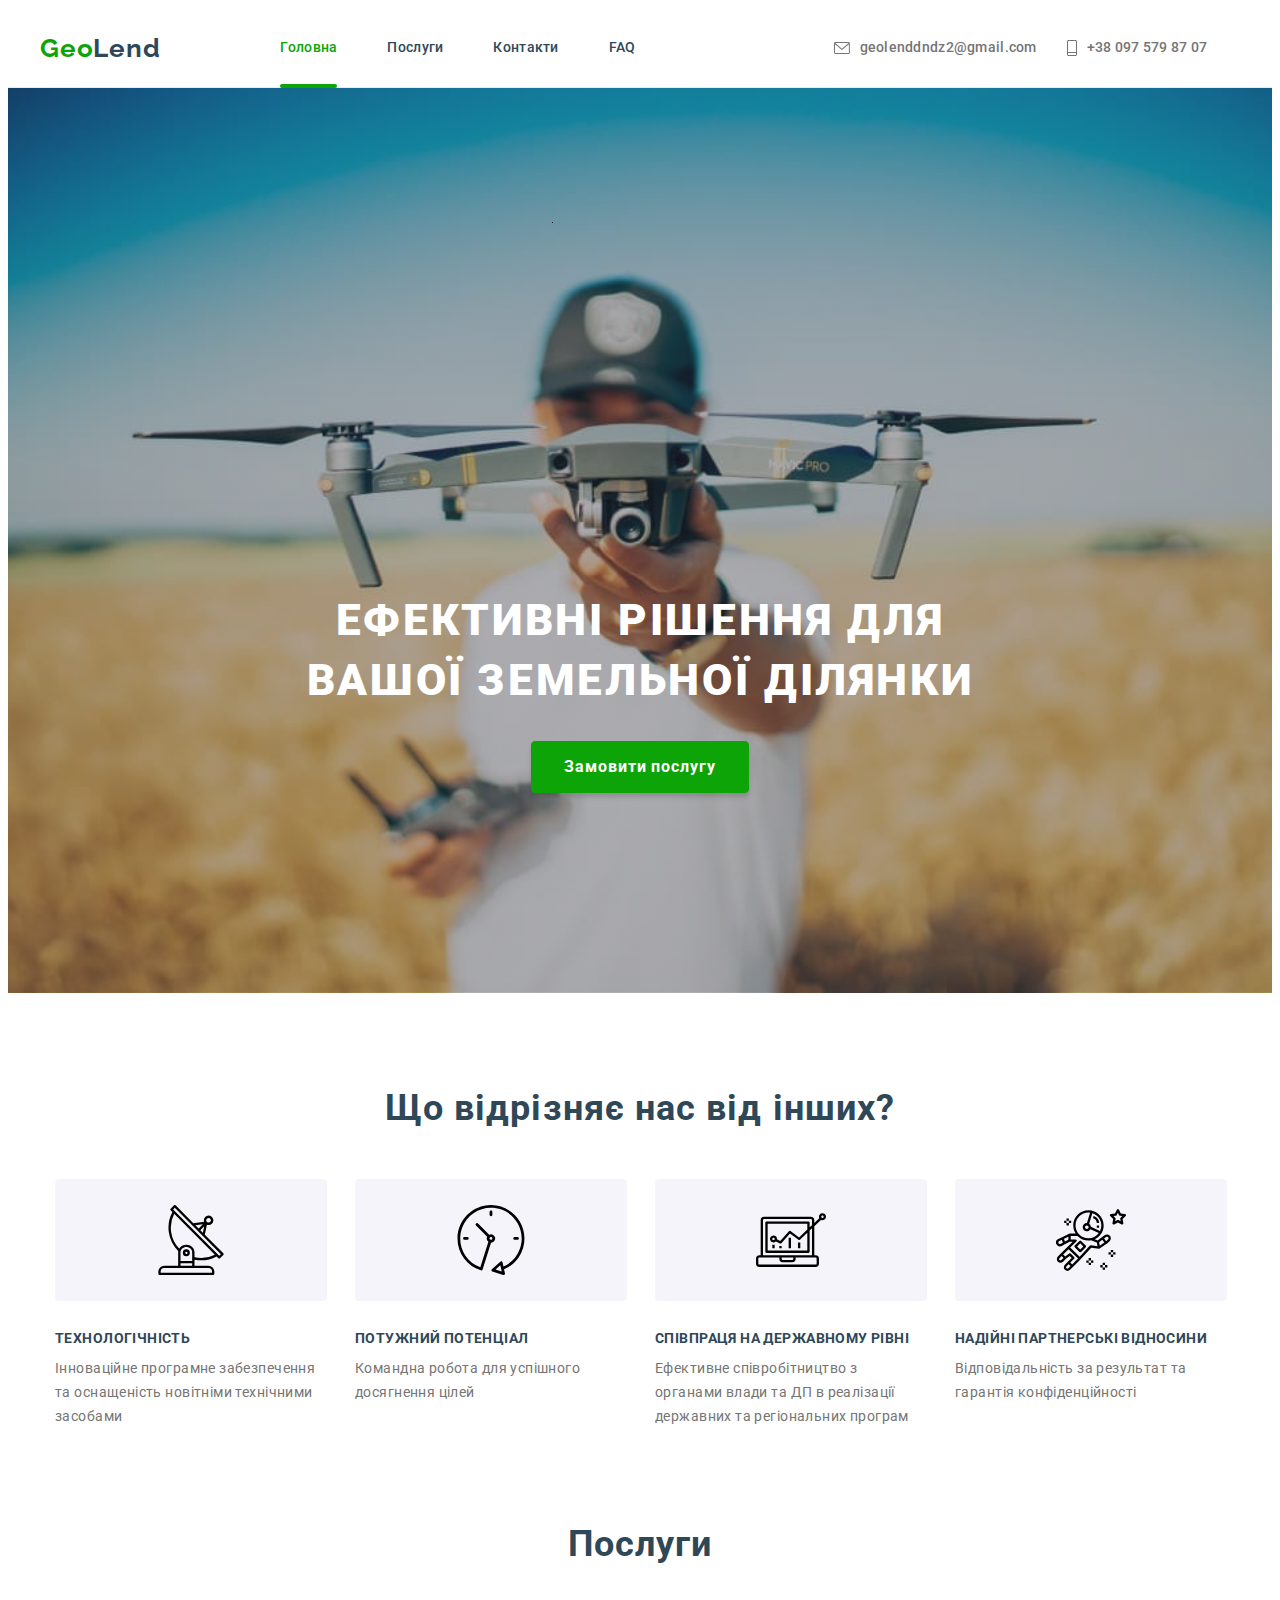
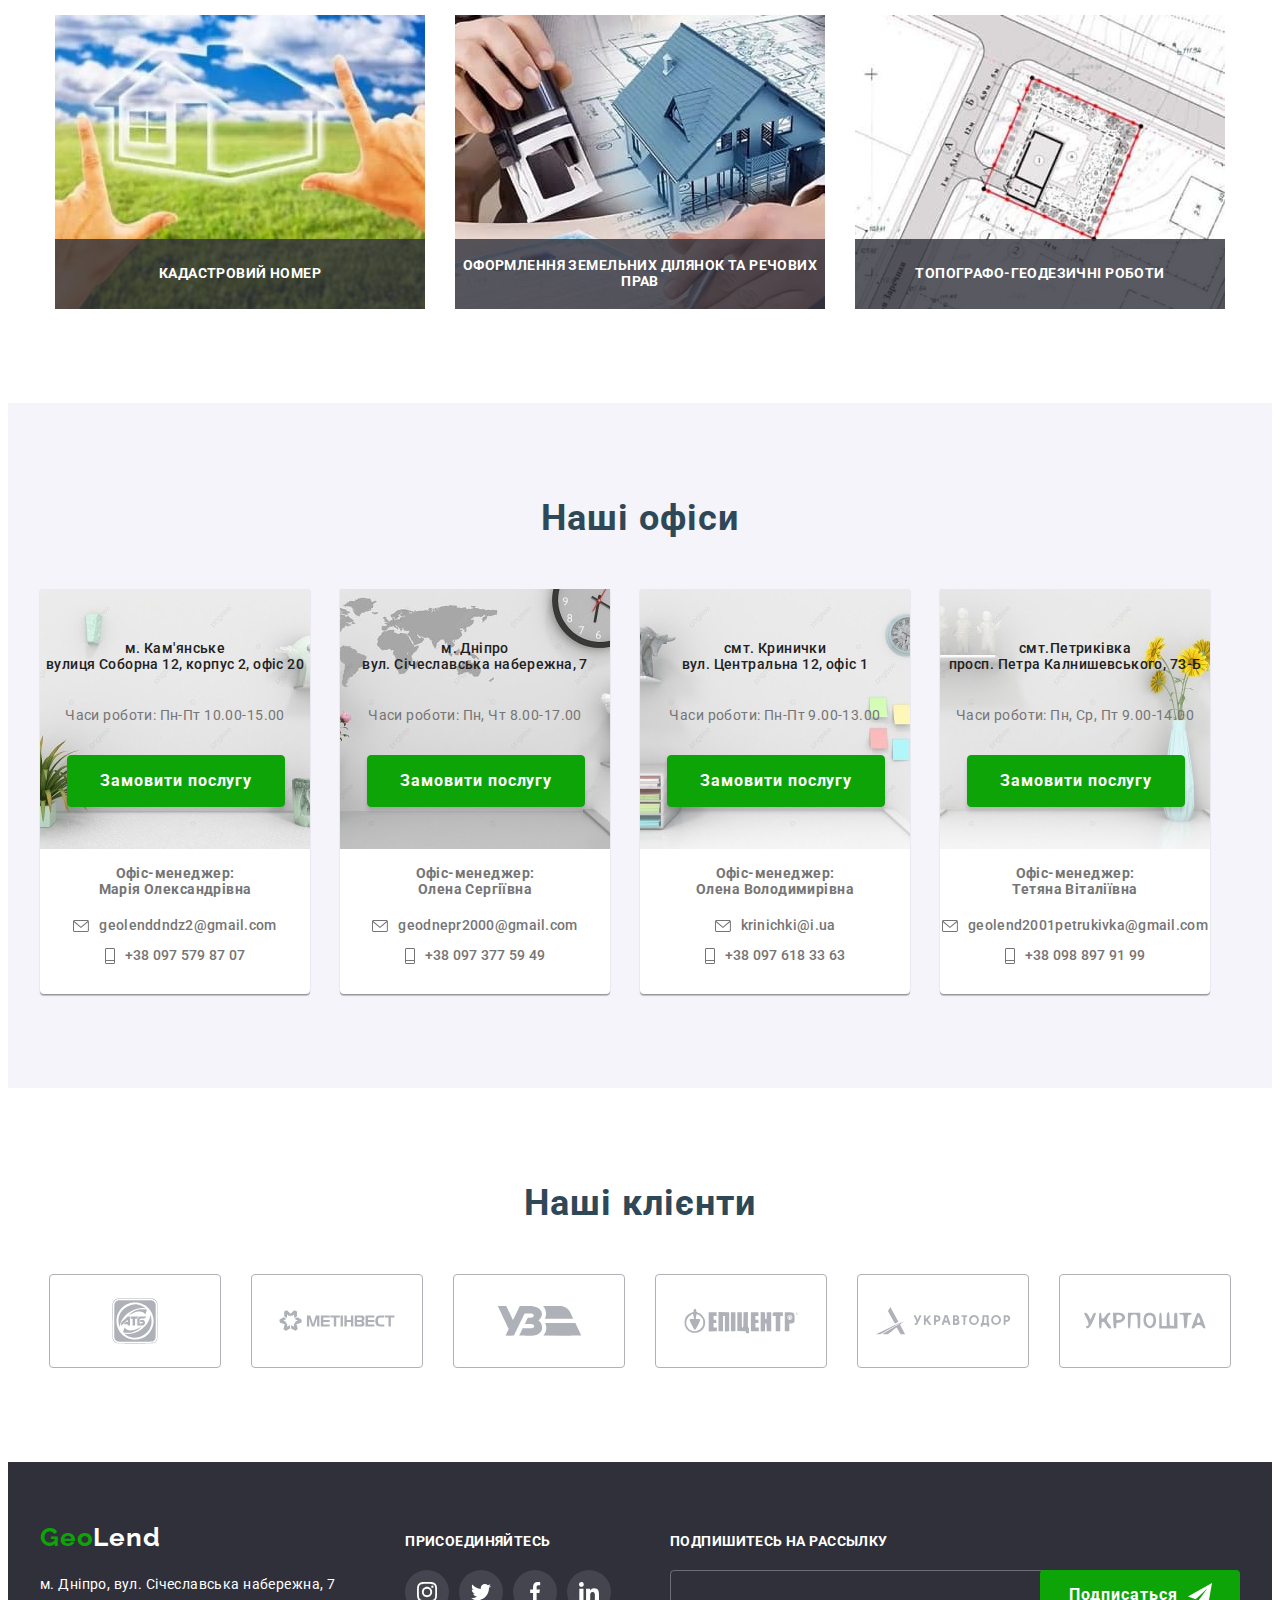
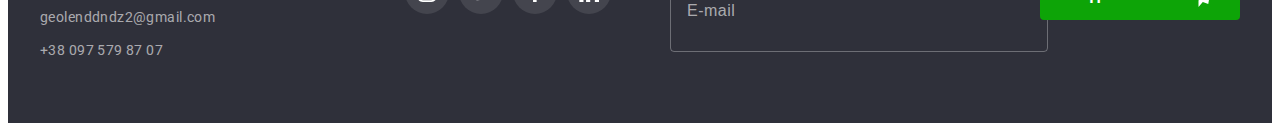
==== commit d1eeaafb: "add manifest" ====
--- a/index.html
+++ b/index.html
@@ -4,7 +4,7 @@
 		<meta charset="UTF-8" />
 		<meta http-equiv="X-UA-Compatible" content="IE=edge" />
 		<meta name="viewport" content="width=device-width, initial-scale=1.0" />
-		<title>Студия</title>
+		<title>Кадастровий номер</title>
 
 		<!--========== Fonts ========== -->
 		<link rel="preconnect" href="https://fonts.googleapis.com" />
@@ -25,7 +25,8 @@
 
 		<!--========== Main styles ========== -->
 		<link rel="stylesheet" href="./css/main.min.css" />
-		<!-- <link rel="stylesheet" href="./css/styles.css" /> -->
+		<link rel="manifest" href="./manifest.json" />
+
 	</head>
 	<body>
 		<!-- Раздел хедер  -->
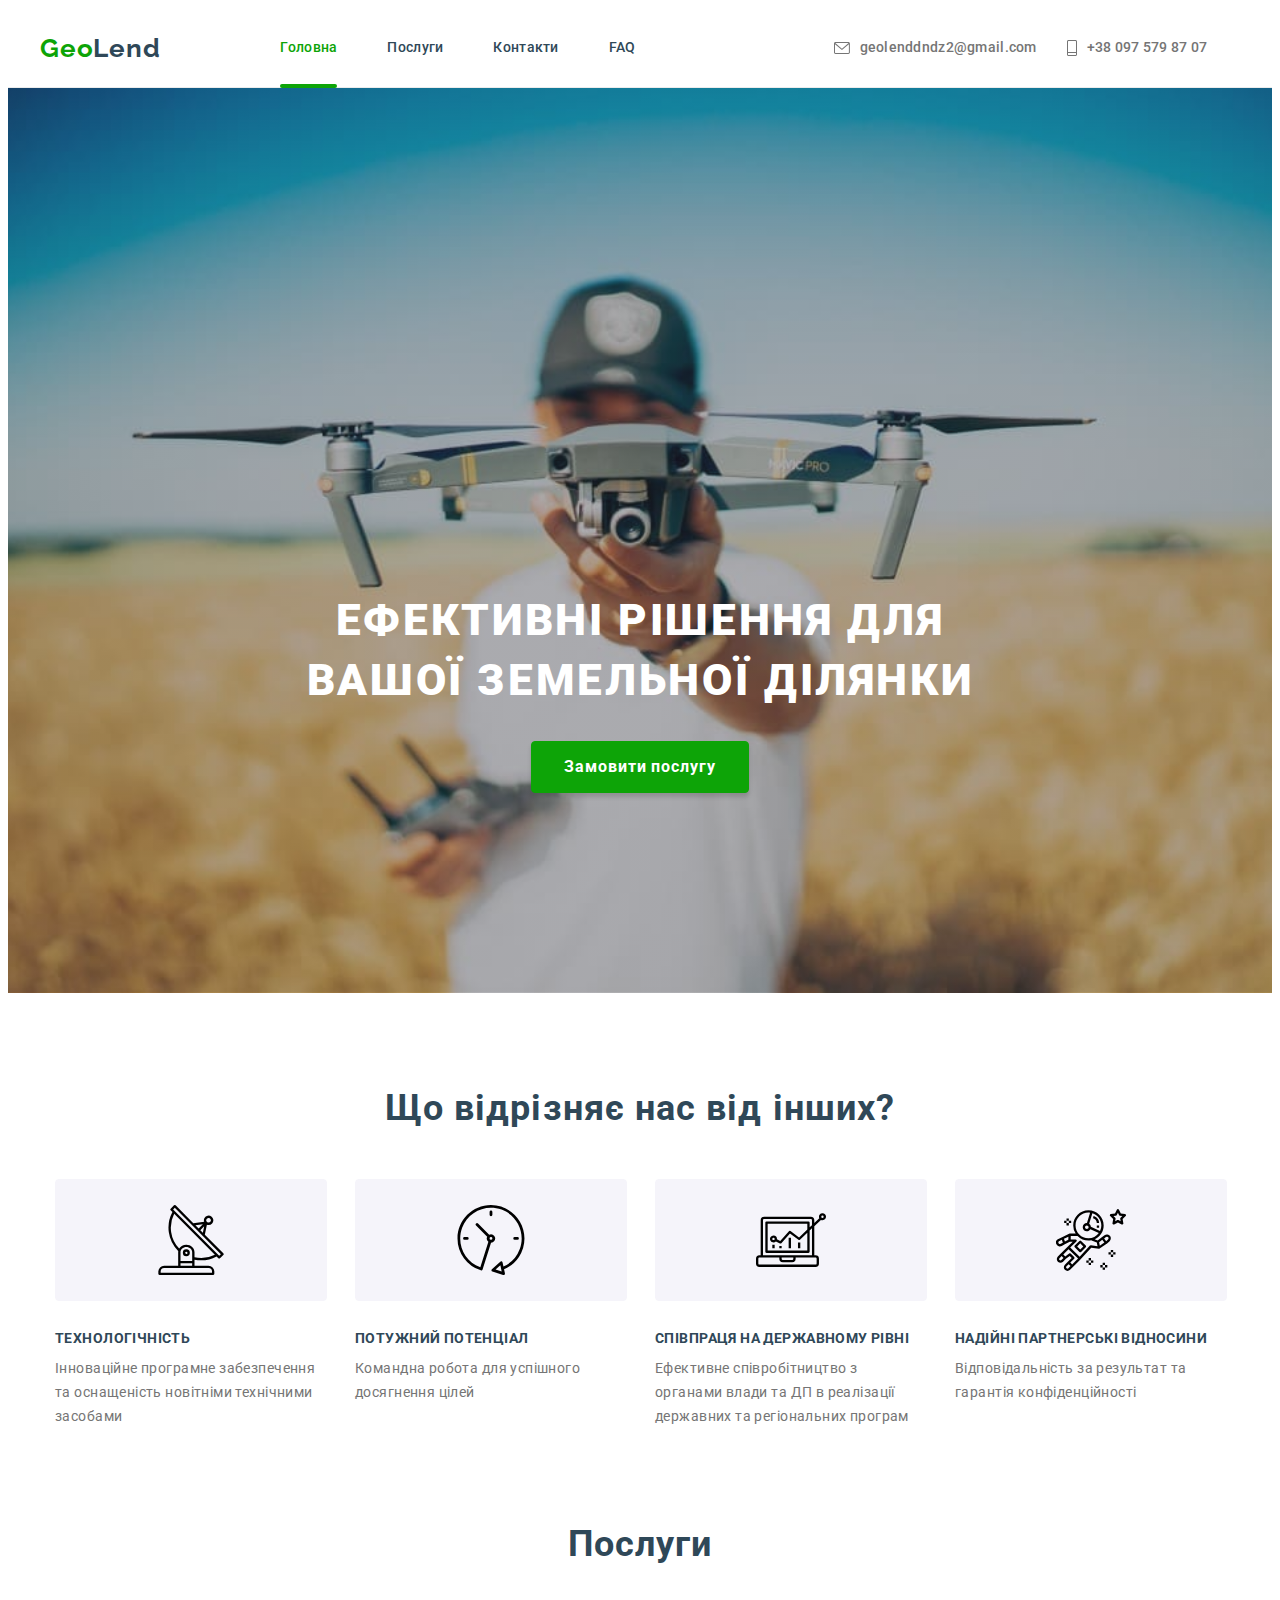
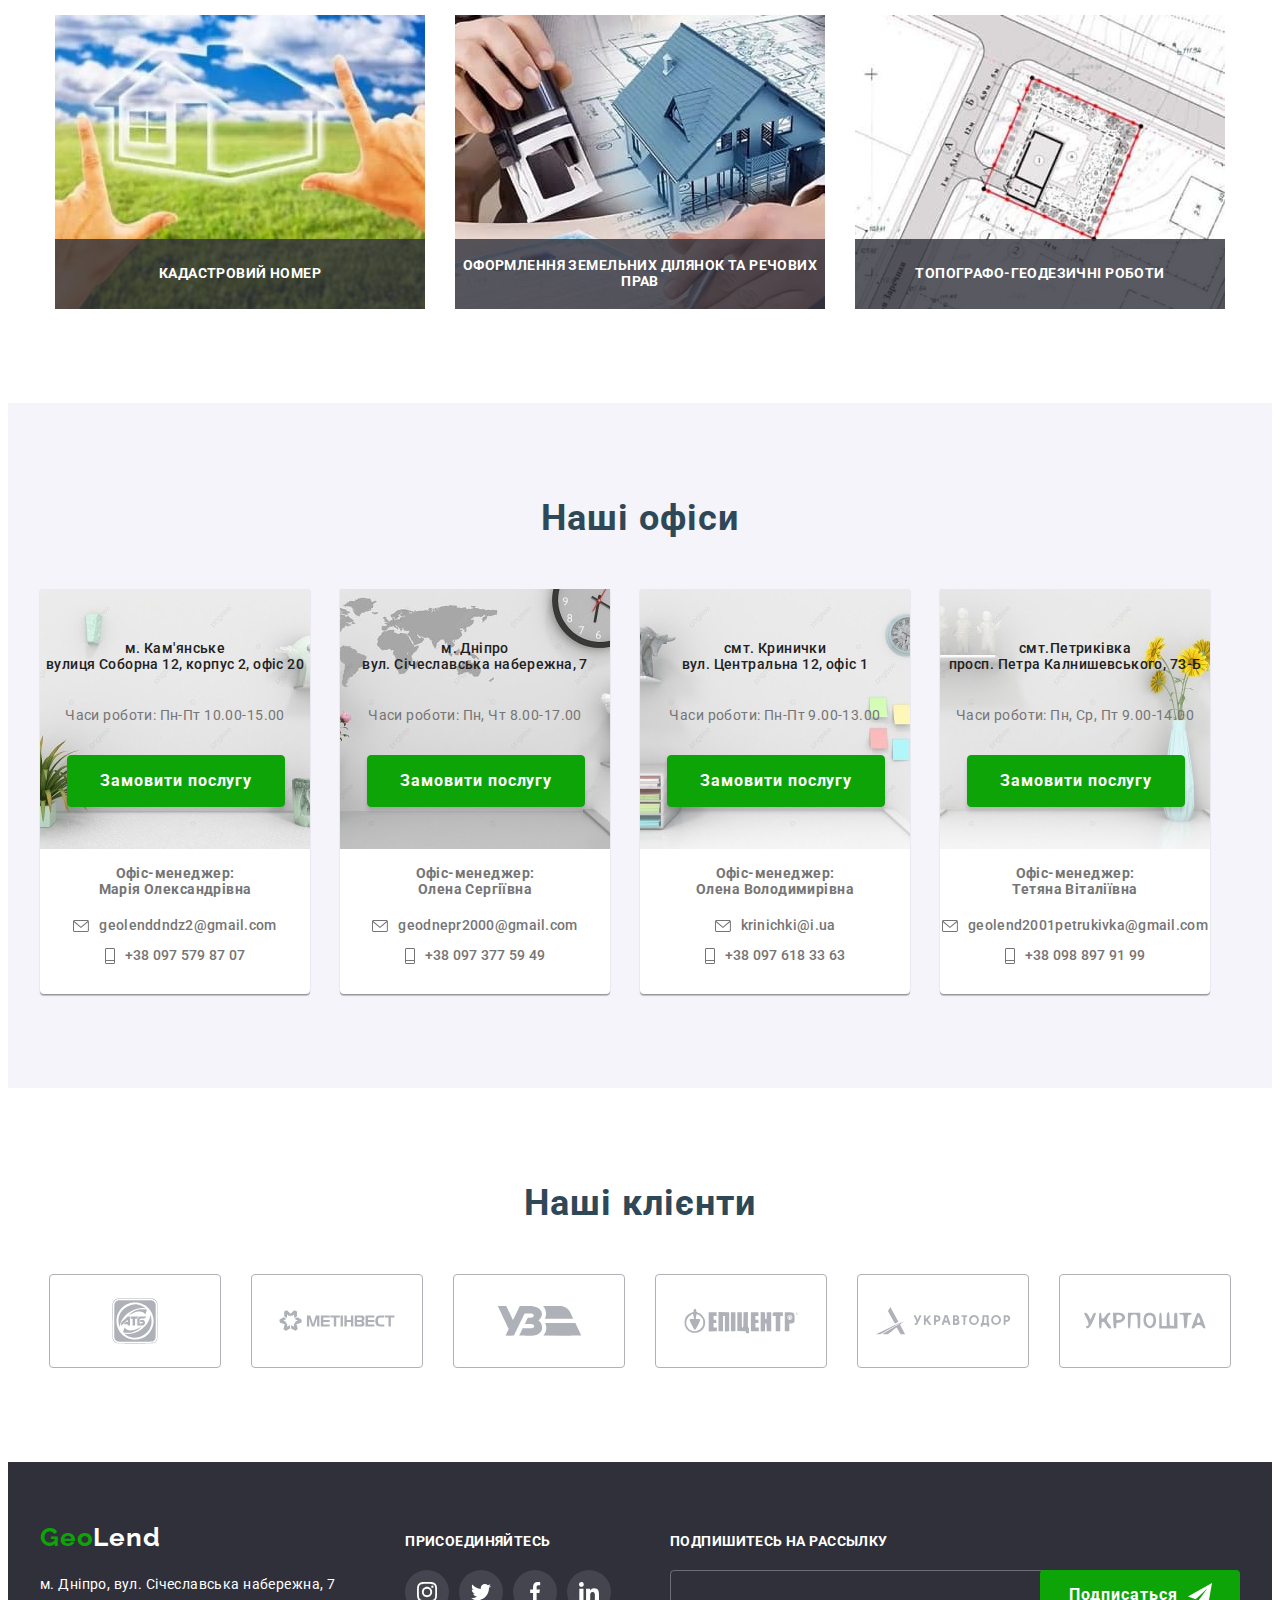
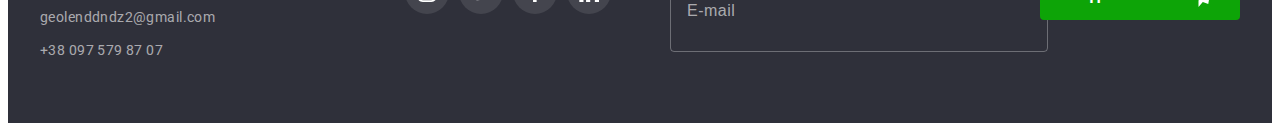
==== commit 87db4651: "add icon manifest + favicon" ====
--- a/index.html
+++ b/index.html
@@ -4,6 +4,7 @@
 		<meta charset="UTF-8" />
 		<meta http-equiv="X-UA-Compatible" content="IE=edge" />
 		<meta name="viewport" content="width=device-width, initial-scale=1.0" />
+		<meta name="google-site-verification" content="S3XKzntm4Ei3Sw_cI5DAPS0q0Cmo_0H8tjCAzkODR3s" />
 		<title>Кадастровий номер</title>
 
 		<!--========== Fonts ========== -->
@@ -26,6 +27,8 @@
 		<!--========== Main styles ========== -->
 		<link rel="stylesheet" href="./css/main.min.css" />
 		<link rel="manifest" href="./manifest.json" />
+		<link type="image/x-icon" href="./images/svg/favicon16x16.svg" />
+		
 
 	</head>
 	<body>
--- a/css/main.min.css
+++ b/css/main.min.css
@@ -1 +1 @@
-@import"https://fonts.googleapis.com/css?family=Raleway:900&display=swap";:root{--dominant-font: "Roboto";--secondary-font: "Raleway";--dominant-color: #757575;--secondary-color: #2f4858;--accent-color: #0da407;--main-transition: 250ms cubic-bezier(0.4, 0, 0.2, 1)}.visually-hidden{position:absolute;white-space:nowrap;width:1px;height:1px;overflow:hidden;border:0;padding:0;clip:rect(0 0 0 0);-webkit-clip-path:inset(50%);clip-path:inset(50%);margin:-1px}h1,h2,h3,h4,h5,h6,p,ul{margin:0;padding:0}img{display:block;max-width:100%;height:auto}.list{list-style-type:none;margin:0;padding:0;text-decoration:none}.flex{display:-webkit-box;display:-ms-flexbox;display:flex;-webkit-box-align:center;-ms-flex-align:center;align-items:center}body{font-family:var(--dominant-font),sans-serif;font-size:14px}#morf{position:absolute;margin:auto;width:100vw;height:80pt;top:10%;left:-51%;-webkit-filter:url(#threshold) blur(0.6px);filter:url(#threshold) blur(0.6px)}#text1,#text2{position:absolute;width:100%;display:inline-block;font-family:"Raleway",sans-serif;font-size:50pt;text-align:center;-webkit-user-select:none;-moz-user-select:none;-ms-user-select:none;user-select:none}.btn{display:inline-block;border-radius:4px;border:1px solid var(--accent-color);padding:10px 32px;min-width:200px;-webkit-box-shadow:0 4px 4px rgba(0,0,0,.15);box-shadow:0 4px 4px rgba(0,0,0,.15);font-family:inherit;font-weight:700;font-size:16px;line-height:1.88;letter-spacing:.06em;color:#fff;background:var(--accent-color)}.btn:hover,.btn:focus{cursor:pointer}.btn-filter{display:block;padding:6px 22px;border-radius:4px;border:none;font-family:var(--dominant-font),sans-serif;font-weight:500;font-size:16px;line-height:1.63;letter-spacing:.03em;color:var(--secondary-color);background:#f5f4fa;-webkit-transition:color var(--main-transition),background-color var(--main-transition);transition:color var(--main-transition),background-color var(--main-transition)}.btn-filter:hover,.btn-filter:focus{cursor:pointer;color:#fff;background-color:var(--accent-color);-webkit-box-shadow:0px 2px 2px rgba(0,0,0,.12),0px 1px 2px rgba(0,0,0,.08),0px 3px 1px rgba(0,0,0,.1);box-shadow:0px 2px 2px rgba(0,0,0,.12),0px 1px 2px rgba(0,0,0,.08),0px 3px 1px rgba(0,0,0,.1)}.btn-form-total{display:-webkit-box;display:-ms-flexbox;display:flex;-webkit-box-pack:center;-ms-flex-pack:center;justify-content:center;margin-top:30px}.btn-form{padding:10px 55px;font-family:inherit;font-weight:700;font-size:16px;line-height:1.87;letter-spacing:.06em;color:#fff;background-color:#2196f3;border-radius:4px;border:none;-webkit-box-shadow:0px 4px 4px rgba(0,0,0,.15);box-shadow:0px 4px 4px rgba(0,0,0,.15);-webkit-transition:background-color var(--main-transition);transition:background-color var(--main-transition)}.btn-form:hover,.btn-form:focus{cursor:pointer;background-color:#188ce8}.section{padding:60px 0}@media screen and (min-width: 1200px){.section{padding:94px 0}}.section__title{font-weight:700;margin-bottom:30px;font-size:28px;line-height:1.18;text-align:center;letter-spacing:.03em;color:var(--secondary-color)}@media screen and (min-width: 1200px){.section__title{margin-bottom:50px;font-size:36px;line-height:1.17;text-align:center;letter-spacing:.03em}}.section-bg{background:#f5f4fa}.section-work{padding-bottom:94px}.container{width:100%;padding:0 15px;margin-left:auto;margin-right:auto}@media screen and (min-width: 480px){.container{max-width:480px}}@media screen and (min-width: 768px){.container{max-width:768px}}@media screen and (min-width: 1200px){.container{max-width:1200px}}.social-link{display:-webkit-box;display:-ms-flexbox;display:flex;-webkit-box-pack:center;-ms-flex-pack:center;justify-content:center;-ms-flex-line-pack:center;align-content:center}.social-link__list:not(:first-child){margin-left:10px}.social-link__item{display:-webkit-box;display:-ms-flexbox;display:flex;-webkit-box-align:center;-ms-flex-align:center;align-items:center;-webkit-box-pack:center;-ms-flex-pack:center;justify-content:center;background-color:#fff;border-radius:50%;width:44px;height:44px;-webkit-transition:color var(--main-transition),background-color var(--main-transition);transition:color var(--main-transition),background-color var(--main-transition);color:#afb1b8}a.current-link{color:var(--accent-color)}.current-link{position:relative}@media screen and (min-width: 768px){.current-link::after{content:"";position:absolute;bottom:0;left:0;z-index:1;border-radius:2px;display:block;width:100%;height:4px;background-color:var(--accent-color)}}.only-border{position:absolute;bottom:0;display:block;width:100%;height:1px;background-color:#ececec}.social-link__item:hover,.social-link__item:focus{color:#fff;background-color:var(--accent-color)}.icon{fill:currentColor}.item-footer:hover,.item-footer:focus{background-color:var(--accent-color)}.icon-footer{fill:currentColor}.logo{display:block;text-decoration:none}.logo-first{font-family:"Raleway",sans-serif;font-weight:700;font-size:24px;line-height:1.17;letter-spacing:.03em;color:var(--accent-color)}@media screen and (min-width: 1200px){.logo-first{font-size:26px;line-height:1.19}}.logo-second{font-family:"Raleway",sans-serif;font-weight:700;font-size:24px;line-height:1.17;letter-spacing:.03em;text-decoration:none;color:var(--secondary-color)}@media screen and (min-width: 1200px){.logo-second{font-size:26px;line-height:1.19}}.logo-second-white{font-family:"Raleway",sans-serif;font-weight:700;font-size:24px;line-height:1.17;letter-spacing:.03em;text-decoration:none;color:#fff}@media screen and (min-width: 1200px){.logo-second-white{font-size:26px;line-height:1.19}}.logo-footer{text-decoration:none}@media screen and (max-width: 1199px){.logo-footer{text-align:center}}.mobile-menu__btn{background-color:rgba(0,0,0,0);border:none;width:40px;height:40px;display:-webkit-box;display:-ms-flexbox;display:flex;-webkit-box-pack:center;-ms-flex-pack:center;justify-content:center;-webkit-box-align:center;-ms-flex-align:center;align-items:center;margin-right:0;margin-left:auto;padding:0;z-index:100;-webkit-transition:color var(--main-transition);transition:color var(--main-transition)}@media screen and (min-width: 768px){.mobile-menu__btn{display:none}}.mobile-menu__open{fill:currentColor}.mobile-menu__close{opacity:0;fill:currentColor}.mobile-menu__btn.is-open .mobile-menu__open{opacity:0;-webkit-transition:var(--main-transition);transition:var(--main-transition)}.mobile-menu__btn.is-open .mobile-menu__close{opacity:1;-webkit-transition:var(--main-transition);transition:var(--main-transition)}.mobile-menu__btn:hover .mobile-menu__open,.mobile-menu__btn:hover .mobile-menu__close{color:var(--accent-color);cursor:pointer}.mobile-menu{position:fixed;top:0;left:0;width:100vw;height:100vh;padding:48px 0;padding-left:40px;display:-webkit-box;display:-ms-flexbox;display:flex;-webkit-box-orient:vertical;-webkit-box-direction:normal;-ms-flex-direction:column;flex-direction:column;z-index:10;background-color:#fff;-webkit-transform:translateX(100%);transform:translateX(100%);-webkit-transition:-webkit-transform var(--main-transition);transition:-webkit-transform var(--main-transition);transition:transform var(--main-transition);transition:transform var(--main-transition), -webkit-transform var(--main-transition)}.mobile-menu.is-open{-webkit-transform:translateX(0);transform:translateX(0)}@media screen and (min-width: 768px){.mobile-menu{display:none}}.mobile-menu__nav-list{margin-bottom:auto;display:-webkit-box;display:-ms-flexbox;display:flex;-webkit-box-orient:vertical;-webkit-box-direction:normal;-ms-flex-direction:column;flex-direction:column;gap:32px}.mobile-menu__nav-link{font-weight:500;font-size:40px;line-height:1.18;letter-spacing:.02em;color:var(--secondary-color)}.mobile-menu__nav-link:hover,.mobile-menu__nav-link:focus{cursor:pointer}.mobile-menu__contact-list{display:-webkit-box;display:-ms-flexbox;display:flex;-webkit-box-orient:vertical;-webkit-box-direction:normal;-ms-flex-direction:column;flex-direction:column;gap:32px}.mobile-menu__contact-link--blue{font-weight:500;font-size:34px;line-height:1.17;letter-spacing:.02em;color:var(--accent-color)}.mobile-menu__contact-link--blue:hover,.mobile-menu__contact-link--blue:focus{cursor:pointer}.mobile-menu__contact-link{font-weight:500;font-size:24px;line-height:1.17;letter-spacing:.02em;color:var(--dominant-color)}.mobile-menu__contact-link:hover,.mobile-menu__contact-link:focus{cursor:pointer}.mobile-menu__social-list{margin-top:64px;display:-webkit-box;display:-ms-flexbox;display:flex;-webkit-box-pack:left;-ms-flex-pack:left;justify-content:left;-ms-flex-wrap:wrap;flex-wrap:wrap;gap:10px}.mobile-menu__social-link{font-weight:500;font-size:18px;line-height:1.22;letter-spacing:.02em;color:var(--accent-color)}.mobile-menu__social-link:hover,.mobile-menu__social-link:focus{cursor:pointer}.mobile-menu__social-item:not(:last-child){border-right:1px solid var(--secondary-color);padding-right:10px}.clients{display:-webkit-box;display:-ms-flexbox;display:flex;-ms-flex-wrap:wrap;flex-wrap:wrap;gap:30px;-webkit-box-pack:center;-ms-flex-pack:center;justify-content:center}.clients__item{display:-webkit-box;display:-ms-flexbox;display:flex;-webkit-box-align:center;-ms-flex-align:center;align-items:center;background-color:#fff;-webkit-box-pack:center;-ms-flex-pack:center;justify-content:center;border-radius:4px;border:1px solid #afb1b8;-webkit-transition:color var(--main-transition),border-color var(--main-transition);transition:color var(--main-transition),border-color var(--main-transition);color:#afb1b8}.clients__item:hover,.clients__item:focus{color:var(--accent-color);border-color:var(--accent-color)}@media screen and (max-width: 767px){.clients__item{width:210px;height:92px}}@media screen and (min-width: 768px){.clients__item{width:226px;height:92px}}@media screen and (min-width: 1200px){.clients__item{width:170px;height:92px}}.clients__list:hover,.clients__list:focus{color:var(--accent-color);border-color:var(--accent-color)}.section-footer{padding:60px 0}.address{letter-spacing:.03em;text-decoration:none;font-style:normal;line-height:1.71;color:#fff}.footer-contact-link{line-height:1.71;letter-spacing:.03em;-webkit-text-decoration-line:none;text-decoration-line:none;color:rgba(255,255,255,.6)}.footer-address{margin-top:20px;margin-bottom:8px;text-align:center}@media screen and (min-width: 1200px){.footer-address{margin-bottom:9px}}.footer-list{display:-webkit-box;display:-ms-flexbox;display:flex;-webkit-box-orient:vertical;-webkit-box-direction:normal;-ms-flex-direction:column;flex-direction:column;gap:8px}@media screen and (max-width: 1199px){.footer-list>.list{text-align:center}}@media screen and (min-width: 1200px){.footer-list{gap:9px}}.container-footer{display:-webkit-box;display:-ms-flexbox;display:flex;-webkit-box-pack:center;-ms-flex-pack:center;justify-content:center}@media screen and (max-width: 767px){.container-footer{-webkit-box-orient:vertical;-webkit-box-direction:normal;-ms-flex-direction:column;flex-direction:column}}@media screen and (min-width: 768px)and (max-width: 1199px){.container-footer{-ms-flex-wrap:wrap;flex-wrap:wrap}}@media screen and (max-width: 1199px){.container-footer1{display:-webkit-box;display:-ms-flexbox;display:flex;-webkit-box-orient:vertical;-webkit-box-direction:normal;-ms-flex-direction:column;flex-direction:column;-webkit-box-pack:center;-ms-flex-pack:center;justify-content:center}}@media screen and (max-width: 767px){.container-footer2{margin:60px 0}}@media screen and (min-width: 768px){.container-footer2{margin-left:165px}}@media screen and (min-width: 1200px){.container-footer2{margin-left:70px}}.footer-title{margin-bottom:20px;text-transform:uppercase;font-size:14px;font-weight:700;line-height:1.14;letter-spacing:.03em;text-align:center;color:#fff}@media screen and (min-width: 768px){.footer-title{margin-top:5px}}@media screen and (min-width: 1200px){.footer-title{margin-top:12px;text-align:left}}.item-footer{display:-webkit-box;display:-ms-flexbox;display:flex;-webkit-box-align:center;-ms-flex-align:center;align-items:center;-webkit-box-pack:center;-ms-flex-pack:center;justify-content:center;background-color:rgba(255,255,255,.1);border-radius:50%;width:44px;height:44px;-webkit-transition:background-color var(--main-transition);transition:background-color var(--main-transition);color:#fff}@media screen and (min-width: 768px)and (max-width: 1199px){.container-footer3{margin-top:60px}}@media screen and (min-width: 1200px){.container-footer3{margin-left:auto;margin-right:0}}.container-footer-form{display:-webkit-box;display:-ms-flexbox;display:flex;outline:none}@media screen and (max-width: 1199px){.container-footer-form{-webkit-box-orient:vertical;-webkit-box-direction:normal;-ms-flex-direction:column;flex-direction:column;-webkit-box-pack:center;-ms-flex-pack:center;justify-content:center}}.footer-label-form{display:block;outline:none}@media screen and (max-width: 479px){.footer-label-form{width:100%;height:50px}}@media screen and (min-width: 480px){.footer-label-form{width:450px;height:50px}}@media screen and (min-width: 1200px){.footer-label-form{width:358px;height:50px;margin-right:12px}}.footer-form{display:block;width:100%;height:100%;padding-top:15px;padding-bottom:15px;padding-left:16px;border:1px solid rgba(255,255,255,.3);background-color:rgba(0,0,0,0);border-radius:4px;outline:rgba(0,0,0,0);font-size:16px;line-height:1.25;letter-spacing:.03em;color:rgba(255,255,255,.6)}.footer-form::-webkit-input-placeholder{font-size:16px;line-height:1.25;letter-spacing:.03em;color:rgba(255,255,255,.6)}.footer-form::-moz-placeholder{font-size:16px;line-height:1.25;letter-spacing:.03em;color:rgba(255,255,255,.6)}.footer-form:-ms-input-placeholder{font-size:16px;line-height:1.25;letter-spacing:.03em;color:rgba(255,255,255,.6)}.footer-form::-ms-input-placeholder{font-size:16px;line-height:1.25;letter-spacing:.03em;color:rgba(255,255,255,.6)}.footer-form::placeholder{font-size:16px;line-height:1.25;letter-spacing:.03em;color:rgba(255,255,255,.6)}.footer-btn-form{width:200px;position:relative;display:block;padding:10px 62px 10px 29px;font-family:inherit;font-weight:700;font-size:16px;line-height:1.87;letter-spacing:.06em;color:#fff;background-color:var(--accent-color);border:none;border-radius:4px}@media screen and (max-width: 1199px){.footer-btn-form{margin-top:20px;margin-left:auto;margin-right:auto}}.icon-footer-telegram{position:absolute;top:13px;left:148px}.footer-btn-form:hover,.footer-btn-form:focus{cursor:pointer}.header{position:relative}.mobile__logo{padding:16px 0}.nav-link{display:block;padding:32px 0;font-weight:500;line-height:1.14;letter-spacing:.02em;text-decoration:none;color:var(--secondary-color)}.selection{-webkit-transition:color var(--main-transition);transition:color var(--main-transition)}.selection:hover,.selection:focus{color:var(--accent-color)}.contact-link{display:-webkit-box;display:-ms-flexbox;display:flex;-webkit-box-align:center;-ms-flex-align:center;align-items:center;font-weight:500;font-size:12px;line-height:1.17;letter-spacing:.02em;text-decoration:none;color:var(--dominant-color)}@media screen and (min-width: 1200px){.contact-link{padding:32px 0;font-size:14px;line-height:1.14}}.icon-marg{margin-right:10px;fill:currentColor}.contact-flex{display:-webkit-box;display:-ms-flexbox;display:flex;padding:0}@media screen and (max-width: 767px){.contact-flex{display:none}}@media screen and (min-width: 768px)and (max-width: 1199px){.contact-flex{-webkit-box-orient:vertical;-webkit-box-direction:normal;-ms-flex-direction:column;flex-direction:column;margin-left:94px;gap:10px}}@media screen and (min-width: 1200px){.contact-flex{margin:0 0 0 198px;gap:30px}}@media screen and (max-width: 767px){.nav-header{display:none}}@media screen and (min-width: 768px){.nav-header{margin:0 0 0 42px}}@media screen and (min-width: 1200px){.nav-header{margin:0 0 0 120px}}.nav-flex{display:-webkit-box;display:-ms-flexbox;display:flex}.nav-flex .list{margin-right:40px}@media screen and (min-width: 1200px){.nav-flex .list{margin-right:50px}}.nav-flex .list:last-child{margin-right:0}.section-hero{position:relative;padding-top:118px;padding-bottom:118px}@media screen and (min-width: 1200px){.section-hero{padding-top:200px;padding-bottom:200px}}.hero-bg,.footer-bg{background-color:#2f303a}.hero-bg{text-align:center;background-repeat:no-repeat;background-position:center;background-size:cover;background-image:-webkit-gradient(linear, left top, right top, from(rgba(47, 48, 58, 0.4)), to(rgba(47, 48, 58, 0.4))),url(../images/hero/david-henrichs-72AYEEBJpz4-unsplash_sm.jpg);background-image:linear-gradient(to right, rgba(47, 48, 58, 0.4), rgba(47, 48, 58, 0.4)),url(../images/hero/david-henrichs-72AYEEBJpz4-unsplash_sm.jpg)}@media(min-device-pixel-ratio: 2),(-webkit-min-device-pixel-ratio: 2),(min-resolution: 192dpi),(min-resolution: 2dppx){.hero-bg{background-image:-webkit-gradient(linear, left top, right top, from(rgba(47, 48, 58, 0.4)), to(rgba(47, 48, 58, 0.4))),url(../images/hero/david-henrichs-72AYEEBJpz4-unsplash_sm@2x.jpg);background-image:linear-gradient(to right, rgba(47, 48, 58, 0.4), rgba(47, 48, 58, 0.4)),url(../images/hero/david-henrichs-72AYEEBJpz4-unsplash_sm@2x.jpg)}}@media screen and (min-width: 768px){.hero-bg{background-image:-webkit-gradient(linear, left top, right top, from(rgba(47, 48, 58, 0.4)), to(rgba(47, 48, 58, 0.4))),url(../images/hero/david-henrichs-72AYEEBJpz4-unsplash_md.jpg);background-image:linear-gradient(to right, rgba(47, 48, 58, 0.4), rgba(47, 48, 58, 0.4)),url(../images/hero/david-henrichs-72AYEEBJpz4-unsplash_md.jpg)}}@media screen and (min-width: 768px)and (min-device-pixel-ratio: 2),screen and (min-width: 768px)and (-webkit-min-device-pixel-ratio: 2),screen and (min-width: 768px)and (min-resolution: 192dpi),screen and (min-width: 768px)and (min-resolution: 2dppx){.hero-bg{background-image:-webkit-gradient(linear, left top, right top, from(rgba(47, 48, 58, 0.4)), to(rgba(47, 48, 58, 0.4))),url(../images/hero/david-henrichs-72AYEEBJpz4-unsplash_md@2x.jpg);background-image:linear-gradient(to right, rgba(47, 48, 58, 0.4), rgba(47, 48, 58, 0.4)),url(../images/hero/david-henrichs-72AYEEBJpz4-unsplash_md@2x.jpg)}}@media screen and (min-width: 1200px){.hero-bg{background-image:-webkit-gradient(linear, left top, right top, from(rgba(47, 48, 58, 0.4)), to(rgba(47, 48, 58, 0.4))),url(../images/hero/david-henrichs-72AYEEBJpz4-unsplash_lg.jpg);background-image:linear-gradient(to right, rgba(47, 48, 58, 0.4), rgba(47, 48, 58, 0.4)),url(../images/hero/david-henrichs-72AYEEBJpz4-unsplash_lg.jpg)}}@media screen and (min-width: 1200px)and (min-device-pixel-ratio: 2),screen and (min-width: 1200px)and (-webkit-min-device-pixel-ratio: 2),screen and (min-width: 1200px)and (min-resolution: 192dpi),screen and (min-width: 1200px)and (min-resolution: 2dppx){.hero-bg{background-image:-webkit-gradient(linear, left top, right top, from(rgba(47, 48, 58, 0.4)), to(rgba(47, 48, 58, 0.4))),url(../images/hero/david-henrichs-72AYEEBJpz4-unsplash_lg@2x.jpg);background-image:linear-gradient(to right, rgba(47, 48, 58, 0.4), rgba(47, 48, 58, 0.4)),url(../images/hero/david-henrichs-72AYEEBJpz4-unsplash_lg@2x.jpg)}}.hero-title{margin-left:auto;margin-right:auto;margin-bottom:30px;margin-top:150px;font-weight:900;font-size:26px;line-height:1.62;letter-spacing:.06em;text-transform:uppercase;color:#fff}@media screen and (max-width: 479px){.hero-title{width:100%}}@media screen and (min-width: 480px){.hero-title{width:360px}}@media screen and (min-width: 1200px){.hero-title{width:696px;font-size:44px;line-height:1.36}}.appearance-none{-moz-appearance:none;-webkit-appearance:none;appearance:none}.title-form{font-size:20px;line-height:1.5;letter-spacing:.03em;color:var(--secondary-color);text-align:center;margin-bottom:12px}@media screen and (min-width: 1200px){.title-form{line-height:1.15}}.total-form{display:block}.label-form{display:-webkit-box;display:-ms-flexbox;display:flex;width:448px}.text-form{display:block;margin-bottom:4px;font-size:12px;line-height:1.17;letter-spacing:.01em;color:var(--dominant-color)}.container-item-form{position:relative;display:-webkit-box;display:-ms-flexbox;display:flex;height:40px;margin-bottom:10px}@media screen and (max-width: 479px){.container-item-form{width:100%}}@media screen and (min-width: 480px){.container-item-form{width:370px}}@media screen and (min-width: 1200px){.container-item-form{width:448px}}.input-form{display:block;width:100%;height:100%;padding-left:42px;border:1px solid rgba(33,33,33,.2);outline:rgba(0,0,0,0);border-radius:4px;-webkit-transition:border-color var(--main-transition);transition:border-color var(--main-transition)}.input-form:focus,.textarea-form:focus{border-color:var(--accent-color);cursor:pointer}.textarea-form:not(:-moz-placeholder-shown){border-color:var(--accent-color);cursor:pointer}.textarea-form:not(:-ms-input-placeholder){border-color:var(--accent-color);cursor:pointer}.textarea-form:not(:placeholder-shown){border-color:var(--accent-color);cursor:pointer}.input-form:focus+.icon-form{color:var(--accent-color)}.textarea-form{display:block;resize:none;width:100%;height:120px;margin-bottom:20px;padding:12px 16px;font-size:14px;line-height:1.14;letter-spacing:.01em;border-color:rgba(33,33,33,.2);border-radius:4px;outline:rgba(0,0,0,0)}@media screen and (min-width: 1200px){.textarea-form{font-size:12px;line-height:1.17}}.textarea-form::-webkit-input-placeholder{font-size:14px;line-height:1.14;letter-spacing:.01em;color:rgba(117,117,117,.5)}.textarea-form::-moz-placeholder{font-size:14px;line-height:1.14;letter-spacing:.01em;color:rgba(117,117,117,.5)}.textarea-form:-ms-input-placeholder{font-size:14px;line-height:1.14;letter-spacing:.01em;color:rgba(117,117,117,.5)}.textarea-form::-ms-input-placeholder{font-size:14px;line-height:1.14;letter-spacing:.01em;color:rgba(117,117,117,.5)}.textarea-form::placeholder{font-size:14px;line-height:1.14;letter-spacing:.01em;color:rgba(117,117,117,.5)}@media screen and (min-width: 1200px){.textarea-form::-webkit-input-placeholder{font-size:12px;line-height:1.17}.textarea-form::-moz-placeholder{font-size:12px;line-height:1.17}.textarea-form:-ms-input-placeholder{font-size:12px;line-height:1.17}.textarea-form::-ms-input-placeholder{font-size:12px;line-height:1.17}.textarea-form::placeholder{font-size:12px;line-height:1.17}}.icon-form{display:block;position:absolute;top:14px;left:15px;fill:currentColor}.text-form-checkbox{-webkit-box-align:center;-ms-flex-align:center;align-items:center;font-size:12px;line-height:1.17;letter-spacing:.03em;color:#757575}@media screen and (max-width: 479px){.text-form-checkbox{display:inline-block;text-align:justify}}@media screen and (min-width: 480px){.text-form-checkbox{display:-webkit-box;display:-ms-flexbox;display:flex}}@media screen and (min-width: 1200px){.text-form-checkbox{font-size:14px;line-height:1.71}}.text-form-blue{margin-left:3px;font-size:12px;line-height:1.17;letter-spacing:.03em;color:#2196f3;text-decoration:underline}@media screen and (min-width: 1200px){.text-form-blue{font-size:14px;line-height:1.71}}.input-form-checkbox{display:block;margin-right:7px}.form-checkbox-custom{display:-webkit-inline-box;display:-ms-inline-flexbox;display:inline-flex;-webkit-box-pack:center;-ms-flex-pack:center;justify-content:center;-webkit-box-align:center;-ms-flex-align:center;align-items:center;margin-right:7px;width:16px;height:15px;border-radius:2px;border:2px solid var(--secondary-color);-webkit-transition:background-color var(--main-transition),border var(--main-transition);transition:background-color var(--main-transition),border var(--main-transition)}.form-checkbox-icon{fill:#fff}.input-form-checkbox:checked+.form-checkbox-custom{background-color:var(--accent-color);border:rgba(0,0,0,0)}.backdrop{position:fixed;top:0;left:0;width:100%;height:100%;opacity:1;visibility:visible;pointer-events:initial;z-index:1000;-webkit-transition:opacity var(--main-transition),visibility var(--main-transition),-webkit-transform var(--main-transition);transition:opacity var(--main-transition),visibility var(--main-transition),-webkit-transform var(--main-transition);transition:opacity var(--main-transition),visibility var(--main-transition),transform var(--main-transition);transition:opacity var(--main-transition),visibility var(--main-transition),transform var(--main-transition),-webkit-transform var(--main-transition);-webkit-transform:scale(1);transform:scale(1);background-color:rgba(0,0,0,.2)}.backdrop.is-hidden{opacity:0;visibility:hidden;pointer-events:none;-webkit-transform:scale(1.1);transform:scale(1.1)}.modal{position:absolute;padding:40px;top:50%;left:50%;-webkit-transform:translate(-50%, -50%);transform:translate(-50%, -50%);height:609px;background-color:#fff;border-radius:4px;-webkit-box-shadow:0px 2px 1px rgba(0,0,0,.2),0px 1px 1px rgba(0,0,0,.14),0px 1px 3px rgba(0,0,0,.12);box-shadow:0px 2px 1px rgba(0,0,0,.2),0px 1px 1px rgba(0,0,0,.14),0px 1px 3px rgba(0,0,0,.12)}@media screen and (max-width: 479px){.modal{width:100%;height:609px}}@media screen and (min-width: 480px){.modal{width:450px;height:609px}}@media screen and (min-width: 1200px){.modal{width:528px;height:581px}}.modal-close-btn{position:absolute;top:0;right:0;display:-webkit-box;display:-ms-flexbox;display:flex;-webkit-box-pack:center;-ms-flex-pack:center;justify-content:center;-webkit-box-align:center;-ms-flex-align:center;align-items:center;width:30px;height:30px;margin-top:8px;margin-right:8px;padding:0;border-radius:50%;border-color:rgba(0,0,0,.1);background-color:rgba(0,0,0,0);cursor:pointer;-webkit-transition:color var(--main-transition);transition:color var(--main-transition)}.modal-close-svg{fill:currentColor}.modal-close-btn:hover>.modal-close-svg,.modal-close-btn:focus>.modal-close-svg{color:var(--accent-color)}.offices{gap:30px}@media screen and (max-width: 767px){.offices{display:-webkit-box;display:-ms-flexbox;display:flex;-webkit-box-orient:vertical;-webkit-box-direction:normal;-ms-flex-direction:column;flex-direction:column}}@media screen and (min-width: 768px){.offices{display:-webkit-box;display:-ms-flexbox;display:flex;-ms-flex-wrap:wrap;flex-wrap:wrap}}.offices__map{position:absolute;left:33px;top:109px;width:384px;text-align:center;font-family:"Roboto";font-style:normal;font-weight:500;font-size:20px;line-height:1.15;letter-spacing:.03em;text-decoration:none;color:#212121}@media screen and (min-width: 768px){.offices__map{left:8px;top:82px;width:339px;font-size:18px;line-height:1.17}}@media screen and (min-width: 1200px){.offices__map{left:3px;top:52px;width:264px;font-size:14px;line-height:1.14}}.offices__time-work{position:absolute;width:340px;left:70px;top:213px;font-size:20px;line-height:1.15;font-weight:400;letter-spacing:.03em;text-align:center;color:var(--dominant-color)}@media screen and (min-width: 768px){.offices__time-work{left:7px;top:177px;font-size:18px;line-height:1.17}}@media screen and (min-width: 1200px){.offices__time-work{left:11px;top:119px;font-size:14px;line-height:1.14;width:248px}}.offices__position-name{font-size:16px;font-weight:700;line-height:1.19;letter-spacing:.03em;margin-top:17px;text-align:center;margin-bottom:20px;color:var(--dominant-color)}@media screen and (min-width: 1200px){.offices__position-name{font-size:14px;line-height:1.14}}.offices__contact-flex{display:-webkit-box;display:-ms-flexbox;display:flex;-ms-flex-pack:distribute;justify-content:space-around}@media screen and (min-width: 768px){.offices__contact-flex{-webkit-box-orient:vertical;-webkit-box-direction:normal;-ms-flex-direction:column;flex-direction:column;gap:14px;font-size:14px;line-height:1.14;font-weight:500}}@media screen and (min-width: 1200px){.offices__contact-flex{font-size:12px;line-height:1.17}}.offices__contact-link{display:-webkit-box;display:-ms-flexbox;display:flex;-webkit-box-pack:center;-ms-flex-pack:center;justify-content:center;-webkit-box-align:center;-ms-flex-align:center;align-items:center;font-weight:500;font-size:14px;line-height:1.14;letter-spacing:.02em;text-decoration:none;color:var(--dominant-color)}.offices__list{position:relative;background:#fff;padding-bottom:30px;-webkit-box-shadow:0px 2px 1px rgba(0,0,0,.2),0px 1px 1px rgba(0,0,0,.14),0px 1px 1px rgba(0,0,0,.12);box-shadow:0px 2px 1px rgba(0,0,0,.2),0px 1px 1px rgba(0,0,0,.14),0px 1px 1px rgba(0,0,0,.12);border-bottom-right-radius:4px;border-bottom-left-radius:4px}@media screen and (min-width: 480px){.offices__list{width:450px}}@media screen and (min-width: 768px){.offices__list{width:354px}}@media screen and (min-width: 1200px){.offices__list{width:270px}}.btn__offices{position:absolute;left:125px;top:301px;-webkit-transition:scale 1000ms cubic-bezier(0.4, 0, 0.2, 1);transition:scale 1000ms cubic-bezier(0.4, 0, 0.2, 1);scale:1}@media screen and (min-width: 768px){.btn__offices{left:77px;top:258px}}@media screen and (min-width: 1200px){.btn__offices{left:27px;top:166px}}.offices__list:hover .btn__offices{display:block;scale:1.2}.peculiarities{display:-webkit-box;display:-ms-flexbox;display:flex;-webkit-box-pack:center;-ms-flex-pack:center;justify-content:center;gap:30px}@media screen and (max-width: 1199px){.peculiarities{-ms-flex-wrap:wrap;flex-wrap:wrap}}@media screen and (min-width: 480px){.peculiarities__list{width:450px}}@media screen and (min-width: 768px){.peculiarities__list{width:354px}}@media screen and (min-width: 1200px){.peculiarities__list{width:270px}}.peculiarities__item{display:-webkit-box;display:-ms-flexbox;display:flex;-webkit-box-align:center;-ms-flex-align:center;align-items:center;-webkit-box-pack:center;-ms-flex-pack:center;justify-content:center;background-color:#f5f4fa;border-radius:4px;border:1px solid #f5f4fa}@media screen and (min-width: 480px){.peculiarities__item{width:450px;height:120px}}@media screen and (min-width: 768px){.peculiarities__item{width:354px;height:120px}}@media screen and (min-width: 1200px){.peculiarities__item{width:270px;height:120px}}.peculiarities__title{margin-top:30px;font-size:14px;font-weight:700;line-height:1.14;letter-spacing:.03em;text-transform:uppercase;text-align:left;color:var(--secondary-color)}@media screen and (max-width: 480px){.peculiarities__title{text-align:center}}.peculiarities__text{margin-top:10px;letter-spacing:.03em;line-height:1.71;color:var(--dominant-color)}.portfolio-titles{border:1px solid #eee;padding:0 24px;height:110px}@media screen and (max-width: 479px){.portfolio-titles{width:100%}}@media screen and (min-width: 480px){.portfolio-titles{width:450px}}@media screen and (min-width: 768px)and (max-width: 1199px){.portfolio-titles{width:354px;height:146px}}@media screen and (min-width: 1200px){.portfolio-titles{width:370px}}.title-portfolio{margin-top:20px;margin-bottom:4px;font-weight:700;font-size:18px;line-height:2;letter-spacing:.06em;color:var(--secondary-color)}.name-portfolio{font-size:16px;line-height:1.88;letter-spacing:.03em;color:var(--dominant-color)}.container-filter{display:-webkit-box;display:-ms-flexbox;display:flex;-ms-flex-wrap:wrap;flex-wrap:wrap;gap:8px}@media screen and (min-width: 768px){.container-filter{-webkit-box-pack:center;-ms-flex-pack:center;justify-content:center}}@media screen and (min-width: 480px)and (max-width: 767px){.btn-filter--marg{margin-top:7px}}.container-portfolio{display:-webkit-box;display:-ms-flexbox;display:flex;-ms-flex-wrap:wrap;flex-wrap:wrap;gap:30px;margin-top:40px}@media screen and (min-width: 768px){.container-portfolio{margin-top:30px}}@media screen and (min-width: 1200px){.container-portfolio{margin-top:50px}}.container-portfolio>.list:hover,.container-portfolio>.list:focus{-webkit-box-shadow:1px 4px 6px rgba(0,0,0,.16),0px 4px 4px rgba(0,0,0,.06),0px 1px 1px rgba(0,0,0,.12);box-shadow:1px 4px 6px rgba(0,0,0,.16),0px 4px 4px rgba(0,0,0,.06),0px 1px 1px rgba(0,0,0,.12);cursor:pointer}.portfolio-overlay{position:relative;display:-webkit-box;display:-ms-flexbox;display:flex;overflow:hidden}@media screen and (min-width: 480px){.portfolio__img{width:450px;height:294px}}@media screen and (min-width: 768px){.portfolio__img{width:354px}}@media screen and (min-width: 1200px){.portfolio__img{width:370px}}.portfolio-text{position:absolute;top:0;left:0;padding:63px 24px;width:100%;height:100%;font-size:18px;line-height:1.56;letter-spacing:.03em;color:#fff;background-color:rgba(13,164,7,.8);-webkit-transition:-webkit-transform var(--main-transition);transition:-webkit-transform var(--main-transition);transition:transform var(--main-transition);transition:transform var(--main-transition), -webkit-transform var(--main-transition);-webkit-transform:translateY(100%);transform:translateY(100%)}.container-portfolio .list:hover .portfolio-text{-webkit-transform:translateY(0);transform:translateY(0)}.work{display:-webkit-box;display:-ms-flexbox;display:flex;-ms-flex-wrap:wrap;flex-wrap:wrap;gap:30px;-webkit-box-pack:center;-ms-flex-pack:center;justify-content:center}.work__list{position:relative}.work__box{position:absolute;bottom:0;display:-webkit-box;display:-ms-flexbox;display:flex;width:370px;height:70px;-webkit-box-pack:center;-ms-flex-pack:center;justify-content:center;-webkit-box-align:center;-ms-flex-align:center;align-items:center;background-color:rgba(47,48,58,.8)}.work__text{text-transform:uppercase;color:#fff;letter-spacing:.03em;font-weight:700;line-height:1.14;text-align:center}/*# sourceMappingURL=main.min.css.map */+@import"https://fonts.googleapis.com/css?family=Raleway:900&display=swap";:root{--dominant-font: "Roboto";--secondary-font: "Raleway";--dominant-color: #757575;--secondary-color: #2f4858;--accent-color: #0da407;--main-transition: 250ms cubic-bezier(0.4, 0, 0.2, 1)}.visually-hidden{position:absolute;white-space:nowrap;width:1px;height:1px;overflow:hidden;border:0;padding:0;clip:rect(0 0 0 0);-webkit-clip-path:inset(50%);clip-path:inset(50%);margin:-1px}h1,h2,h3,h4,h5,h6,p,ul{margin:0;padding:0}img{display:block;max-width:100%;height:auto}.list{list-style-type:none;margin:0;padding:0;text-decoration:none}.flex{display:-webkit-box;display:-ms-flexbox;display:flex;-webkit-box-align:center;-ms-flex-align:center;align-items:center}body{font-family:var(--dominant-font),sans-serif;font-size:14px}#morf{position:absolute;margin:auto;width:100vw;height:80pt;top:10%;left:-51%;-webkit-filter:url(#threshold) blur(0.6px);filter:url(#threshold) blur(0.6px)}#text1,#text2{position:absolute;width:100%;display:inline-block;font-family:"Raleway",sans-serif;font-size:50pt;text-align:center;-webkit-user-select:none;-moz-user-select:none;-ms-user-select:none;user-select:none}.btn{display:inline-block;border-radius:4px;border:1px solid var(--accent-color);padding:10px 32px;min-width:200px;-webkit-box-shadow:0 4px 4px rgba(0,0,0,.15);box-shadow:0 4px 4px rgba(0,0,0,.15);font-family:inherit;font-weight:700;font-size:16px;line-height:1.88;letter-spacing:.06em;color:#fff;background:var(--accent-color)}.btn:hover,.btn:focus{cursor:pointer}.btn-filter{display:block;padding:6px 22px;border-radius:4px;border:none;font-family:var(--dominant-font),sans-serif;font-weight:500;font-size:16px;line-height:1.63;letter-spacing:.03em;color:var(--secondary-color);background:#f5f4fa;-webkit-transition:color var(--main-transition),background-color var(--main-transition);transition:color var(--main-transition),background-color var(--main-transition)}.btn-filter:hover,.btn-filter:focus{cursor:pointer;color:#fff;background-color:var(--accent-color);-webkit-box-shadow:0px 2px 2px rgba(0,0,0,.12),0px 1px 2px rgba(0,0,0,.08),0px 3px 1px rgba(0,0,0,.1);box-shadow:0px 2px 2px rgba(0,0,0,.12),0px 1px 2px rgba(0,0,0,.08),0px 3px 1px rgba(0,0,0,.1)}.btn-form-total{display:-webkit-box;display:-ms-flexbox;display:flex;-webkit-box-pack:center;-ms-flex-pack:center;justify-content:center;margin-top:30px}.btn-form{padding:10px 55px;font-family:inherit;font-weight:700;font-size:16px;line-height:1.87;letter-spacing:.06em;color:#fff;background-color:#2196f3;border-radius:4px;border:none;-webkit-box-shadow:0px 4px 4px rgba(0,0,0,.15);box-shadow:0px 4px 4px rgba(0,0,0,.15);-webkit-transition:background-color var(--main-transition);transition:background-color var(--main-transition)}.btn-form:hover,.btn-form:focus{cursor:pointer;background-color:#188ce8}.section{padding:60px 0}@media screen and (min-width: 1200px){.section{padding:94px 0}}.section__title{font-weight:700;margin-bottom:30px;font-size:28px;line-height:1.18;text-align:center;letter-spacing:.03em;color:var(--secondary-color)}@media screen and (min-width: 1200px){.section__title{margin-bottom:50px;font-size:36px;line-height:1.17;text-align:center;letter-spacing:.03em}}.section-bg{background:#f5f4fa}.section-work{padding-bottom:94px}.container{width:100%;padding:0 15px;margin-left:auto;margin-right:auto}@media screen and (min-width: 480px){.container{max-width:480px}}@media screen and (min-width: 768px){.container{max-width:768px}}@media screen and (min-width: 1200px){.container{max-width:1200px}}.social-link{display:-webkit-box;display:-ms-flexbox;display:flex;-webkit-box-pack:center;-ms-flex-pack:center;justify-content:center;-ms-flex-line-pack:center;align-content:center}.social-link__list:not(:first-child){margin-left:10px}.social-link__item{display:-webkit-box;display:-ms-flexbox;display:flex;-webkit-box-align:center;-ms-flex-align:center;align-items:center;-webkit-box-pack:center;-ms-flex-pack:center;justify-content:center;background-color:#fff;border-radius:50%;width:44px;height:44px;-webkit-transition:color var(--main-transition),background-color var(--main-transition);transition:color var(--main-transition),background-color var(--main-transition);color:#afb1b8}a.current-link{color:var(--accent-color)}.current-link{position:relative}@media screen and (min-width: 768px){.current-link::after{content:"";position:absolute;bottom:0;left:0;z-index:1;border-radius:2px;display:block;width:100%;height:4px;background-color:var(--accent-color)}}.only-border{position:absolute;bottom:0;display:block;width:100%;height:1px;background-color:#ececec}.social-link__item:hover,.social-link__item:focus{color:#fff;background-color:var(--accent-color)}.icon{fill:currentColor}.item-footer:hover,.item-footer:focus{background-color:var(--accent-color)}.icon-footer{fill:currentColor}.logo{display:block;text-decoration:none}.logo-first{font-family:"Raleway",sans-serif;font-weight:700;font-size:24px;line-height:1.17;letter-spacing:.03em;color:var(--accent-color)}@media screen and (min-width: 1200px){.logo-first{font-size:26px;line-height:1.19}}.logo-second{font-family:"Raleway",sans-serif;font-weight:700;font-size:24px;line-height:1.17;letter-spacing:.03em;text-decoration:none;color:var(--secondary-color)}@media screen and (min-width: 1200px){.logo-second{font-size:26px;line-height:1.19}}.logo-second-white{font-family:"Raleway",sans-serif;font-weight:700;font-size:24px;line-height:1.17;letter-spacing:.03em;text-decoration:none;color:#fff}@media screen and (min-width: 1200px){.logo-second-white{font-size:26px;line-height:1.19}}.logo-footer{text-decoration:none}@media screen and (max-width: 1199px){.logo-footer{text-align:center}}.mobile-menu__btn{background-color:rgba(0,0,0,0);border:none;width:40px;height:40px;display:-webkit-box;display:-ms-flexbox;display:flex;-webkit-box-pack:center;-ms-flex-pack:center;justify-content:center;-webkit-box-align:center;-ms-flex-align:center;align-items:center;margin-right:0;margin-left:auto;padding:0;z-index:100;-webkit-transition:color var(--main-transition);transition:color var(--main-transition)}@media screen and (min-width: 768px){.mobile-menu__btn{display:none}}.mobile-menu__open{fill:currentColor}.mobile-menu__close{opacity:0;fill:currentColor}.mobile-menu__btn.is-open .mobile-menu__open{opacity:0;-webkit-transition:var(--main-transition);transition:var(--main-transition)}.mobile-menu__btn.is-open .mobile-menu__close{opacity:1;-webkit-transition:var(--main-transition);transition:var(--main-transition)}.mobile-menu__btn:hover .mobile-menu__open,.mobile-menu__btn:hover .mobile-menu__close{color:var(--accent-color);cursor:pointer}.mobile-menu{position:fixed;top:0;left:0;width:100vw;height:100vh;padding:48px 0;padding-left:40px;display:-webkit-box;display:-ms-flexbox;display:flex;-webkit-box-orient:vertical;-webkit-box-direction:normal;-ms-flex-direction:column;flex-direction:column;z-index:10;background-color:#fff;-webkit-transform:translateX(100%);transform:translateX(100%);-webkit-transition:-webkit-transform var(--main-transition);transition:-webkit-transform var(--main-transition);transition:transform var(--main-transition);transition:transform var(--main-transition), -webkit-transform var(--main-transition)}.mobile-menu.is-open{-webkit-transform:translateX(0);transform:translateX(0)}@media screen and (min-width: 768px){.mobile-menu{display:none}}.mobile-menu__nav-list{margin-bottom:auto;display:-webkit-box;display:-ms-flexbox;display:flex;-webkit-box-orient:vertical;-webkit-box-direction:normal;-ms-flex-direction:column;flex-direction:column;gap:32px}.mobile-menu__nav-link{font-weight:500;font-size:40px;line-height:1.18;letter-spacing:.02em;color:var(--secondary-color)}.mobile-menu__nav-link:hover,.mobile-menu__nav-link:focus{cursor:pointer}.mobile-menu__contact-list{display:-webkit-box;display:-ms-flexbox;display:flex;-webkit-box-orient:vertical;-webkit-box-direction:normal;-ms-flex-direction:column;flex-direction:column;gap:32px}.mobile-menu__contact-link--blue{font-weight:500;font-size:30px;line-height:1.17;letter-spacing:.02em;color:var(--accent-color)}.mobile-menu__contact-link--blue:hover,.mobile-menu__contact-link--blue:focus{cursor:pointer}.mobile-menu__contact-link{font-weight:500;font-size:20px;line-height:1.17;letter-spacing:.02em;color:var(--dominant-color)}.mobile-menu__contact-link:hover,.mobile-menu__contact-link:focus{cursor:pointer}.mobile-menu__social-list{margin-top:64px;display:-webkit-box;display:-ms-flexbox;display:flex;-webkit-box-pack:left;-ms-flex-pack:left;justify-content:left;-ms-flex-wrap:wrap;flex-wrap:wrap;gap:10px}.mobile-menu__social-link{font-weight:500;font-size:18px;line-height:1.22;letter-spacing:.02em;color:var(--accent-color)}.mobile-menu__social-link:hover,.mobile-menu__social-link:focus{cursor:pointer}.mobile-menu__social-item:not(:last-child){border-right:1px solid var(--secondary-color);padding-right:10px}.clients{display:-webkit-box;display:-ms-flexbox;display:flex;-ms-flex-wrap:wrap;flex-wrap:wrap;gap:30px;-webkit-box-pack:center;-ms-flex-pack:center;justify-content:center}.clients__item{display:-webkit-box;display:-ms-flexbox;display:flex;-webkit-box-align:center;-ms-flex-align:center;align-items:center;background-color:#fff;-webkit-box-pack:center;-ms-flex-pack:center;justify-content:center;border-radius:4px;border:1px solid #afb1b8;-webkit-transition:color var(--main-transition),border-color var(--main-transition);transition:color var(--main-transition),border-color var(--main-transition);color:#afb1b8}.clients__item:hover,.clients__item:focus{color:var(--accent-color);border-color:var(--accent-color)}@media screen and (max-width: 767px){.clients__item{width:210px;height:92px}}@media screen and (min-width: 768px){.clients__item{width:226px;height:92px}}@media screen and (min-width: 1200px){.clients__item{width:170px;height:92px}}.clients__list:hover,.clients__list:focus{color:var(--accent-color);border-color:var(--accent-color)}.section-footer{padding:60px 0}.address{letter-spacing:.03em;text-decoration:none;font-style:normal;line-height:1.71;color:#fff}.footer-contact-link{line-height:1.71;letter-spacing:.03em;-webkit-text-decoration-line:none;text-decoration-line:none;color:rgba(255,255,255,.6)}.footer-address{margin-top:20px;margin-bottom:8px;text-align:center}@media screen and (min-width: 1200px){.footer-address{margin-bottom:9px}}.footer-list{display:-webkit-box;display:-ms-flexbox;display:flex;-webkit-box-orient:vertical;-webkit-box-direction:normal;-ms-flex-direction:column;flex-direction:column;gap:8px}@media screen and (max-width: 1199px){.footer-list>.list{text-align:center}}@media screen and (min-width: 1200px){.footer-list{gap:9px}}.container-footer{display:-webkit-box;display:-ms-flexbox;display:flex;-webkit-box-pack:center;-ms-flex-pack:center;justify-content:center}@media screen and (max-width: 767px){.container-footer{-webkit-box-orient:vertical;-webkit-box-direction:normal;-ms-flex-direction:column;flex-direction:column}}@media screen and (min-width: 768px)and (max-width: 1199px){.container-footer{-ms-flex-wrap:wrap;flex-wrap:wrap}}@media screen and (max-width: 1199px){.container-footer1{display:-webkit-box;display:-ms-flexbox;display:flex;-webkit-box-orient:vertical;-webkit-box-direction:normal;-ms-flex-direction:column;flex-direction:column;-webkit-box-pack:center;-ms-flex-pack:center;justify-content:center}}@media screen and (max-width: 767px){.container-footer2{margin:60px 0}}@media screen and (min-width: 768px){.container-footer2{margin-left:165px}}@media screen and (min-width: 1200px){.container-footer2{margin-left:70px}}.footer-title{margin-bottom:20px;text-transform:uppercase;font-size:14px;font-weight:700;line-height:1.14;letter-spacing:.03em;text-align:center;color:#fff}@media screen and (min-width: 768px){.footer-title{margin-top:5px}}@media screen and (min-width: 1200px){.footer-title{margin-top:12px;text-align:left}}.item-footer{display:-webkit-box;display:-ms-flexbox;display:flex;-webkit-box-align:center;-ms-flex-align:center;align-items:center;-webkit-box-pack:center;-ms-flex-pack:center;justify-content:center;background-color:rgba(255,255,255,.1);border-radius:50%;width:44px;height:44px;-webkit-transition:background-color var(--main-transition);transition:background-color var(--main-transition);color:#fff}@media screen and (min-width: 768px)and (max-width: 1199px){.container-footer3{margin-top:60px}}@media screen and (min-width: 1200px){.container-footer3{margin-left:auto;margin-right:0}}.container-footer-form{display:-webkit-box;display:-ms-flexbox;display:flex;outline:none}@media screen and (max-width: 1199px){.container-footer-form{-webkit-box-orient:vertical;-webkit-box-direction:normal;-ms-flex-direction:column;flex-direction:column;-webkit-box-pack:center;-ms-flex-pack:center;justify-content:center}}.footer-label-form{display:block;outline:none}@media screen and (max-width: 479px){.footer-label-form{width:100%;height:50px}}@media screen and (min-width: 480px){.footer-label-form{width:450px;height:50px}}@media screen and (min-width: 1200px){.footer-label-form{width:358px;height:50px;margin-right:12px}}.footer-form{display:block;width:100%;height:100%;padding-top:15px;padding-bottom:15px;padding-left:16px;border:1px solid rgba(255,255,255,.3);background-color:rgba(0,0,0,0);border-radius:4px;outline:rgba(0,0,0,0);font-size:16px;line-height:1.25;letter-spacing:.03em;color:rgba(255,255,255,.6)}.footer-form::-webkit-input-placeholder{font-size:16px;line-height:1.25;letter-spacing:.03em;color:rgba(255,255,255,.6)}.footer-form::-moz-placeholder{font-size:16px;line-height:1.25;letter-spacing:.03em;color:rgba(255,255,255,.6)}.footer-form:-ms-input-placeholder{font-size:16px;line-height:1.25;letter-spacing:.03em;color:rgba(255,255,255,.6)}.footer-form::-ms-input-placeholder{font-size:16px;line-height:1.25;letter-spacing:.03em;color:rgba(255,255,255,.6)}.footer-form::placeholder{font-size:16px;line-height:1.25;letter-spacing:.03em;color:rgba(255,255,255,.6)}.footer-btn-form{width:200px;position:relative;display:block;padding:10px 62px 10px 29px;font-family:inherit;font-weight:700;font-size:16px;line-height:1.87;letter-spacing:.06em;color:#fff;background-color:var(--accent-color);border:none;border-radius:4px}@media screen and (max-width: 1199px){.footer-btn-form{margin-top:20px;margin-left:auto;margin-right:auto}}.icon-footer-telegram{position:absolute;top:13px;left:148px}.footer-btn-form:hover,.footer-btn-form:focus{cursor:pointer}.header{position:relative}.mobile__logo{padding:16px 0}.nav-link{display:block;padding:32px 0;font-weight:500;line-height:1.14;letter-spacing:.02em;text-decoration:none;color:var(--secondary-color)}.selection{-webkit-transition:color var(--main-transition);transition:color var(--main-transition)}.selection:hover,.selection:focus{color:var(--accent-color)}.contact-link{display:-webkit-box;display:-ms-flexbox;display:flex;-webkit-box-align:center;-ms-flex-align:center;align-items:center;font-weight:500;font-size:12px;line-height:1.17;letter-spacing:.02em;text-decoration:none;color:var(--dominant-color)}@media screen and (min-width: 1200px){.contact-link{padding:32px 0;font-size:14px;line-height:1.14}}.icon-marg{margin-right:10px;fill:currentColor}.contact-flex{display:-webkit-box;display:-ms-flexbox;display:flex;padding:0}@media screen and (max-width: 767px){.contact-flex{display:none}}@media screen and (min-width: 768px)and (max-width: 1199px){.contact-flex{-webkit-box-orient:vertical;-webkit-box-direction:normal;-ms-flex-direction:column;flex-direction:column;margin-left:94px;gap:10px}}@media screen and (min-width: 1200px){.contact-flex{margin:0 0 0 198px;gap:30px}}@media screen and (max-width: 767px){.nav-header{display:none}}@media screen and (min-width: 768px){.nav-header{margin:0 0 0 42px}}@media screen and (min-width: 1200px){.nav-header{margin:0 0 0 120px}}.nav-flex{display:-webkit-box;display:-ms-flexbox;display:flex}.nav-flex .list{margin-right:40px}@media screen and (min-width: 1200px){.nav-flex .list{margin-right:50px}}.nav-flex .list:last-child{margin-right:0}.section-hero{position:relative;padding-top:118px;padding-bottom:118px}@media screen and (min-width: 1200px){.section-hero{padding-top:200px;padding-bottom:200px}}.hero-bg,.footer-bg{background-color:#2f303a}.hero-bg{text-align:center;background-repeat:no-repeat;background-position:center;background-size:cover;background-image:-webkit-gradient(linear, left top, right top, from(rgba(47, 48, 58, 0.4)), to(rgba(47, 48, 58, 0.4))),url(../images/hero/david-henrichs-72AYEEBJpz4-unsplash_sm.jpg);background-image:linear-gradient(to right, rgba(47, 48, 58, 0.4), rgba(47, 48, 58, 0.4)),url(../images/hero/david-henrichs-72AYEEBJpz4-unsplash_sm.jpg)}@media(min-device-pixel-ratio: 2),(-webkit-min-device-pixel-ratio: 2),(min-resolution: 192dpi),(min-resolution: 2dppx){.hero-bg{background-image:-webkit-gradient(linear, left top, right top, from(rgba(47, 48, 58, 0.4)), to(rgba(47, 48, 58, 0.4))),url(../images/hero/david-henrichs-72AYEEBJpz4-unsplash_sm@2x.jpg);background-image:linear-gradient(to right, rgba(47, 48, 58, 0.4), rgba(47, 48, 58, 0.4)),url(../images/hero/david-henrichs-72AYEEBJpz4-unsplash_sm@2x.jpg)}}@media screen and (min-width: 768px){.hero-bg{background-image:-webkit-gradient(linear, left top, right top, from(rgba(47, 48, 58, 0.4)), to(rgba(47, 48, 58, 0.4))),url(../images/hero/david-henrichs-72AYEEBJpz4-unsplash_md.jpg);background-image:linear-gradient(to right, rgba(47, 48, 58, 0.4), rgba(47, 48, 58, 0.4)),url(../images/hero/david-henrichs-72AYEEBJpz4-unsplash_md.jpg)}}@media screen and (min-width: 768px)and (min-device-pixel-ratio: 2),screen and (min-width: 768px)and (-webkit-min-device-pixel-ratio: 2),screen and (min-width: 768px)and (min-resolution: 192dpi),screen and (min-width: 768px)and (min-resolution: 2dppx){.hero-bg{background-image:-webkit-gradient(linear, left top, right top, from(rgba(47, 48, 58, 0.4)), to(rgba(47, 48, 58, 0.4))),url(../images/hero/david-henrichs-72AYEEBJpz4-unsplash_md@2x.jpg);background-image:linear-gradient(to right, rgba(47, 48, 58, 0.4), rgba(47, 48, 58, 0.4)),url(../images/hero/david-henrichs-72AYEEBJpz4-unsplash_md@2x.jpg)}}@media screen and (min-width: 1200px){.hero-bg{background-image:-webkit-gradient(linear, left top, right top, from(rgba(47, 48, 58, 0.4)), to(rgba(47, 48, 58, 0.4))),url(../images/hero/david-henrichs-72AYEEBJpz4-unsplash_lg.jpg);background-image:linear-gradient(to right, rgba(47, 48, 58, 0.4), rgba(47, 48, 58, 0.4)),url(../images/hero/david-henrichs-72AYEEBJpz4-unsplash_lg.jpg)}}@media screen and (min-width: 1200px)and (min-device-pixel-ratio: 2),screen and (min-width: 1200px)and (-webkit-min-device-pixel-ratio: 2),screen and (min-width: 1200px)and (min-resolution: 192dpi),screen and (min-width: 1200px)and (min-resolution: 2dppx){.hero-bg{background-image:-webkit-gradient(linear, left top, right top, from(rgba(47, 48, 58, 0.4)), to(rgba(47, 48, 58, 0.4))),url(../images/hero/david-henrichs-72AYEEBJpz4-unsplash_lg@2x.jpg);background-image:linear-gradient(to right, rgba(47, 48, 58, 0.4), rgba(47, 48, 58, 0.4)),url(../images/hero/david-henrichs-72AYEEBJpz4-unsplash_lg@2x.jpg)}}.hero-title{margin-left:auto;margin-right:auto;margin-bottom:30px;margin-top:150px;font-weight:900;font-size:26px;line-height:1.62;letter-spacing:.06em;text-transform:uppercase;color:#fff}@media screen and (max-width: 479px){.hero-title{width:100%}}@media screen and (min-width: 480px){.hero-title{width:360px}}@media screen and (min-width: 1200px){.hero-title{width:696px;font-size:44px;line-height:1.36}}.appearance-none{-moz-appearance:none;-webkit-appearance:none;appearance:none}.title-form{font-size:20px;line-height:1.5;letter-spacing:.03em;color:var(--secondary-color);text-align:center;margin-bottom:12px}@media screen and (min-width: 1200px){.title-form{line-height:1.15}}.total-form{display:block}.label-form{display:-webkit-box;display:-ms-flexbox;display:flex;width:448px}.text-form{display:block;margin-bottom:4px;font-size:12px;line-height:1.17;letter-spacing:.01em;color:var(--dominant-color)}.container-item-form{position:relative;display:-webkit-box;display:-ms-flexbox;display:flex;height:40px;margin-bottom:10px}@media screen and (max-width: 479px){.container-item-form{width:100%}}@media screen and (min-width: 480px){.container-item-form{width:370px}}@media screen and (min-width: 1200px){.container-item-form{width:448px}}.input-form{display:block;width:100%;height:100%;padding-left:42px;border:1px solid rgba(33,33,33,.2);outline:rgba(0,0,0,0);border-radius:4px;-webkit-transition:border-color var(--main-transition);transition:border-color var(--main-transition)}.input-form:focus,.textarea-form:focus{border-color:var(--accent-color);cursor:pointer}.textarea-form:not(:-moz-placeholder-shown){border-color:var(--accent-color);cursor:pointer}.textarea-form:not(:-ms-input-placeholder){border-color:var(--accent-color);cursor:pointer}.textarea-form:not(:placeholder-shown){border-color:var(--accent-color);cursor:pointer}.input-form:focus+.icon-form{color:var(--accent-color)}.textarea-form{display:block;resize:none;width:100%;height:120px;margin-bottom:20px;padding:12px 16px;font-size:14px;line-height:1.14;letter-spacing:.01em;border-color:rgba(33,33,33,.2);border-radius:4px;outline:rgba(0,0,0,0)}@media screen and (min-width: 1200px){.textarea-form{font-size:12px;line-height:1.17}}.textarea-form::-webkit-input-placeholder{font-size:14px;line-height:1.14;letter-spacing:.01em;color:rgba(117,117,117,.5)}.textarea-form::-moz-placeholder{font-size:14px;line-height:1.14;letter-spacing:.01em;color:rgba(117,117,117,.5)}.textarea-form:-ms-input-placeholder{font-size:14px;line-height:1.14;letter-spacing:.01em;color:rgba(117,117,117,.5)}.textarea-form::-ms-input-placeholder{font-size:14px;line-height:1.14;letter-spacing:.01em;color:rgba(117,117,117,.5)}.textarea-form::placeholder{font-size:14px;line-height:1.14;letter-spacing:.01em;color:rgba(117,117,117,.5)}@media screen and (min-width: 1200px){.textarea-form::-webkit-input-placeholder{font-size:12px;line-height:1.17}.textarea-form::-moz-placeholder{font-size:12px;line-height:1.17}.textarea-form:-ms-input-placeholder{font-size:12px;line-height:1.17}.textarea-form::-ms-input-placeholder{font-size:12px;line-height:1.17}.textarea-form::placeholder{font-size:12px;line-height:1.17}}.icon-form{display:block;position:absolute;top:14px;left:15px;fill:currentColor}.text-form-checkbox{-webkit-box-align:center;-ms-flex-align:center;align-items:center;font-size:12px;line-height:1.17;letter-spacing:.03em;color:#757575}@media screen and (max-width: 479px){.text-form-checkbox{display:inline-block;text-align:justify}}@media screen and (min-width: 480px){.text-form-checkbox{display:-webkit-box;display:-ms-flexbox;display:flex}}@media screen and (min-width: 1200px){.text-form-checkbox{font-size:14px;line-height:1.71}}.text-form-blue{margin-left:3px;font-size:12px;line-height:1.17;letter-spacing:.03em;color:#2196f3;text-decoration:underline}@media screen and (min-width: 1200px){.text-form-blue{font-size:14px;line-height:1.71}}.input-form-checkbox{display:block;margin-right:7px}.form-checkbox-custom{display:-webkit-inline-box;display:-ms-inline-flexbox;display:inline-flex;-webkit-box-pack:center;-ms-flex-pack:center;justify-content:center;-webkit-box-align:center;-ms-flex-align:center;align-items:center;margin-right:7px;width:16px;height:15px;border-radius:2px;border:2px solid var(--secondary-color);-webkit-transition:background-color var(--main-transition),border var(--main-transition);transition:background-color var(--main-transition),border var(--main-transition)}.form-checkbox-icon{fill:#fff}.input-form-checkbox:checked+.form-checkbox-custom{background-color:var(--accent-color);border:rgba(0,0,0,0)}.backdrop{position:fixed;top:0;left:0;width:100%;height:100%;opacity:1;visibility:visible;pointer-events:initial;z-index:1000;-webkit-transition:opacity var(--main-transition),visibility var(--main-transition),-webkit-transform var(--main-transition);transition:opacity var(--main-transition),visibility var(--main-transition),-webkit-transform var(--main-transition);transition:opacity var(--main-transition),visibility var(--main-transition),transform var(--main-transition);transition:opacity var(--main-transition),visibility var(--main-transition),transform var(--main-transition),-webkit-transform var(--main-transition);-webkit-transform:scale(1);transform:scale(1);background-color:rgba(0,0,0,.2)}.backdrop.is-hidden{opacity:0;visibility:hidden;pointer-events:none;-webkit-transform:scale(1.1);transform:scale(1.1)}.modal{position:absolute;padding:40px;top:50%;left:50%;-webkit-transform:translate(-50%, -50%);transform:translate(-50%, -50%);height:609px;background-color:#fff;border-radius:4px;-webkit-box-shadow:0px 2px 1px rgba(0,0,0,.2),0px 1px 1px rgba(0,0,0,.14),0px 1px 3px rgba(0,0,0,.12);box-shadow:0px 2px 1px rgba(0,0,0,.2),0px 1px 1px rgba(0,0,0,.14),0px 1px 3px rgba(0,0,0,.12)}@media screen and (max-width: 479px){.modal{width:100%;height:609px}}@media screen and (min-width: 480px){.modal{width:450px;height:609px}}@media screen and (min-width: 1200px){.modal{width:528px;height:581px}}.modal-close-btn{position:absolute;top:0;right:0;display:-webkit-box;display:-ms-flexbox;display:flex;-webkit-box-pack:center;-ms-flex-pack:center;justify-content:center;-webkit-box-align:center;-ms-flex-align:center;align-items:center;width:30px;height:30px;margin-top:8px;margin-right:8px;padding:0;border-radius:50%;border-color:rgba(0,0,0,.1);background-color:rgba(0,0,0,0);cursor:pointer;-webkit-transition:color var(--main-transition);transition:color var(--main-transition)}.modal-close-svg{fill:currentColor}.modal-close-btn:hover>.modal-close-svg,.modal-close-btn:focus>.modal-close-svg{color:var(--accent-color)}.offices{gap:30px}@media screen and (max-width: 767px){.offices{display:-webkit-box;display:-ms-flexbox;display:flex;-webkit-box-orient:vertical;-webkit-box-direction:normal;-ms-flex-direction:column;flex-direction:column}}@media screen and (min-width: 768px){.offices{display:-webkit-box;display:-ms-flexbox;display:flex;-ms-flex-wrap:wrap;flex-wrap:wrap}}.offices__map{position:absolute;left:33px;top:109px;width:384px;text-align:center;font-family:"Roboto";font-style:normal;font-weight:500;font-size:20px;line-height:1.15;letter-spacing:.03em;text-decoration:none;color:#212121}@media screen and (min-width: 768px){.offices__map{left:8px;top:82px;width:339px;font-size:18px;line-height:1.17}}@media screen and (min-width: 1200px){.offices__map{left:3px;top:52px;width:264px;font-size:14px;line-height:1.14}}@media screen and (max-width: 479px){.offices__map{left:10px;top:73px;width:274px;font-size:14px;line-height:1.14}}.offices__time-work{position:absolute;width:340px;left:70px;top:213px;font-size:20px;line-height:1.15;font-weight:400;letter-spacing:.03em;text-align:center;color:var(--dominant-color)}@media screen and (min-width: 768px){.offices__time-work{left:7px;top:177px;font-size:18px;line-height:1.17}}@media screen and (min-width: 1200px){.offices__time-work{left:11px;top:119px;font-size:14px;line-height:1.14;width:248px}}@media screen and (max-width: 479px){.offices__time-work{left:50px;top:146px;width:190px;font-size:16px;line-height:1.19}}.offices__position-name{font-size:16px;font-weight:700;line-height:1.19;letter-spacing:.03em;margin-top:17px;text-align:center;margin-bottom:20px;color:var(--dominant-color)}@media screen and (min-width: 1200px){.offices__position-name{font-size:14px;line-height:1.14}}@media screen and (max-width: 479px){.offices__position-name{font-size:14px;line-height:1.14}}.offices__contact-flex{display:-webkit-box;display:-ms-flexbox;display:flex;-ms-flex-pack:distribute;justify-content:space-around}@media screen and (min-width: 768px){.offices__contact-flex{-webkit-box-orient:vertical;-webkit-box-direction:normal;-ms-flex-direction:column;flex-direction:column;gap:14px;font-size:14px;line-height:1.14;font-weight:500}}@media screen and (min-width: 1200px){.offices__contact-flex{font-size:12px;line-height:1.17}}@media screen and (max-width: 479px){.offices__contact-flex{-webkit-box-orient:vertical;-webkit-box-direction:normal;-ms-flex-direction:column;flex-direction:column;gap:14px}}.offices__contact-link{display:-webkit-box;display:-ms-flexbox;display:flex;-webkit-box-pack:center;-ms-flex-pack:center;justify-content:center;-webkit-box-align:center;-ms-flex-align:center;align-items:center;font-weight:500;font-size:14px;line-height:1.14;letter-spacing:.02em;text-decoration:none;color:var(--dominant-color)}.offices__list{position:relative;background:#fff;padding-bottom:30px;-webkit-box-shadow:0px 2px 1px rgba(0,0,0,.2),0px 1px 1px rgba(0,0,0,.14),0px 1px 1px rgba(0,0,0,.12);box-shadow:0px 2px 1px rgba(0,0,0,.2),0px 1px 1px rgba(0,0,0,.14),0px 1px 1px rgba(0,0,0,.12);border-bottom-right-radius:4px;border-bottom-left-radius:4px}@media screen and (min-width: 480px){.offices__list{width:450px}}@media screen and (min-width: 768px){.offices__list{width:354px}}@media screen and (min-width: 1200px){.offices__list{width:270px}}.btn__offices{position:absolute;left:125px;top:301px;-webkit-transition:scale 1000ms cubic-bezier(0.4, 0, 0.2, 1);transition:scale 1000ms cubic-bezier(0.4, 0, 0.2, 1);scale:1}@media screen and (min-width: 768px){.btn__offices{left:77px;top:258px}}@media screen and (min-width: 1200px){.btn__offices{left:27px;top:166px}}@media screen and (max-width: 479px){.btn__offices{left:35px;top:215px}}.offices__list:hover .btn__offices{display:block}.peculiarities{display:-webkit-box;display:-ms-flexbox;display:flex;-webkit-box-pack:center;-ms-flex-pack:center;justify-content:center;gap:30px}@media screen and (max-width: 1199px){.peculiarities{-ms-flex-wrap:wrap;flex-wrap:wrap}}@media screen and (min-width: 480px){.peculiarities__list{width:450px}}@media screen and (min-width: 768px){.peculiarities__list{width:354px}}@media screen and (min-width: 1200px){.peculiarities__list{width:270px}}.peculiarities__item{display:-webkit-box;display:-ms-flexbox;display:flex;-webkit-box-align:center;-ms-flex-align:center;align-items:center;-webkit-box-pack:center;-ms-flex-pack:center;justify-content:center;background-color:#f5f4fa;border-radius:4px;border:1px solid #f5f4fa}@media screen and (min-width: 480px){.peculiarities__item{width:450px;height:120px}}@media screen and (min-width: 768px){.peculiarities__item{width:354px;height:120px}}@media screen and (min-width: 1200px){.peculiarities__item{width:270px;height:120px}}.peculiarities__title{margin-top:30px;font-size:14px;font-weight:700;line-height:1.14;letter-spacing:.03em;text-transform:uppercase;text-align:left;color:var(--secondary-color)}@media screen and (max-width: 480px){.peculiarities__title{text-align:center}}.peculiarities__text{margin-top:10px;letter-spacing:.03em;line-height:1.71;color:var(--dominant-color)}.portfolio-titles{border:1px solid #eee;padding:0 24px;height:110px}@media screen and (max-width: 479px){.portfolio-titles{width:100%}}@media screen and (min-width: 480px){.portfolio-titles{width:450px}}@media screen and (min-width: 768px)and (max-width: 1199px){.portfolio-titles{width:354px;height:146px}}@media screen and (min-width: 1200px){.portfolio-titles{width:370px}}.title-portfolio{margin-top:20px;margin-bottom:4px;font-weight:700;font-size:18px;line-height:2;letter-spacing:.06em;color:var(--secondary-color)}.name-portfolio{font-size:16px;line-height:1.88;letter-spacing:.03em;color:var(--dominant-color)}.container-filter{display:-webkit-box;display:-ms-flexbox;display:flex;-ms-flex-wrap:wrap;flex-wrap:wrap;gap:8px}@media screen and (min-width: 768px){.container-filter{-webkit-box-pack:center;-ms-flex-pack:center;justify-content:center}}@media screen and (min-width: 480px)and (max-width: 767px){.btn-filter--marg{margin-top:7px}}.container-portfolio{display:-webkit-box;display:-ms-flexbox;display:flex;-ms-flex-wrap:wrap;flex-wrap:wrap;gap:30px;margin-top:40px}@media screen and (min-width: 768px){.container-portfolio{margin-top:30px}}@media screen and (min-width: 1200px){.container-portfolio{margin-top:50px}}.container-portfolio>.list:hover,.container-portfolio>.list:focus{-webkit-box-shadow:1px 4px 6px rgba(0,0,0,.16),0px 4px 4px rgba(0,0,0,.06),0px 1px 1px rgba(0,0,0,.12);box-shadow:1px 4px 6px rgba(0,0,0,.16),0px 4px 4px rgba(0,0,0,.06),0px 1px 1px rgba(0,0,0,.12);cursor:pointer}.portfolio-overlay{position:relative;display:-webkit-box;display:-ms-flexbox;display:flex;overflow:hidden}@media screen and (min-width: 480px){.portfolio__img{width:450px;height:294px}}@media screen and (min-width: 768px){.portfolio__img{width:354px}}@media screen and (min-width: 1200px){.portfolio__img{width:370px}}.portfolio-text{position:absolute;top:0;left:0;padding:63px 24px;width:100%;height:100%;font-size:18px;line-height:1.56;letter-spacing:.03em;color:#fff;background-color:rgba(13,164,7,.8);-webkit-transition:-webkit-transform var(--main-transition);transition:-webkit-transform var(--main-transition);transition:transform var(--main-transition);transition:transform var(--main-transition), -webkit-transform var(--main-transition);-webkit-transform:translateY(100%);transform:translateY(100%)}.container-portfolio .list:hover .portfolio-text{-webkit-transform:translateY(0);transform:translateY(0)}.work{display:-webkit-box;display:-ms-flexbox;display:flex;-ms-flex-wrap:wrap;flex-wrap:wrap;gap:30px;-webkit-box-pack:center;-ms-flex-pack:center;justify-content:center}.work__list{position:relative}@media screen and (max-width: 768px){.work__list{max-width:450px}}.work__box{position:absolute;bottom:0;display:-webkit-box;display:-ms-flexbox;display:flex;width:370px;height:70px;-webkit-box-pack:center;-ms-flex-pack:center;justify-content:center;-webkit-box-align:center;-ms-flex-align:center;align-items:center;background-color:rgba(47,48,58,.8)}@media screen and (max-width: 768px){.work__box{max-width:100%}}.work__text{text-transform:uppercase;color:#fff;letter-spacing:.03em;font-weight:700;line-height:1.14;text-align:center}/*# sourceMappingURL=main.min.css.map */